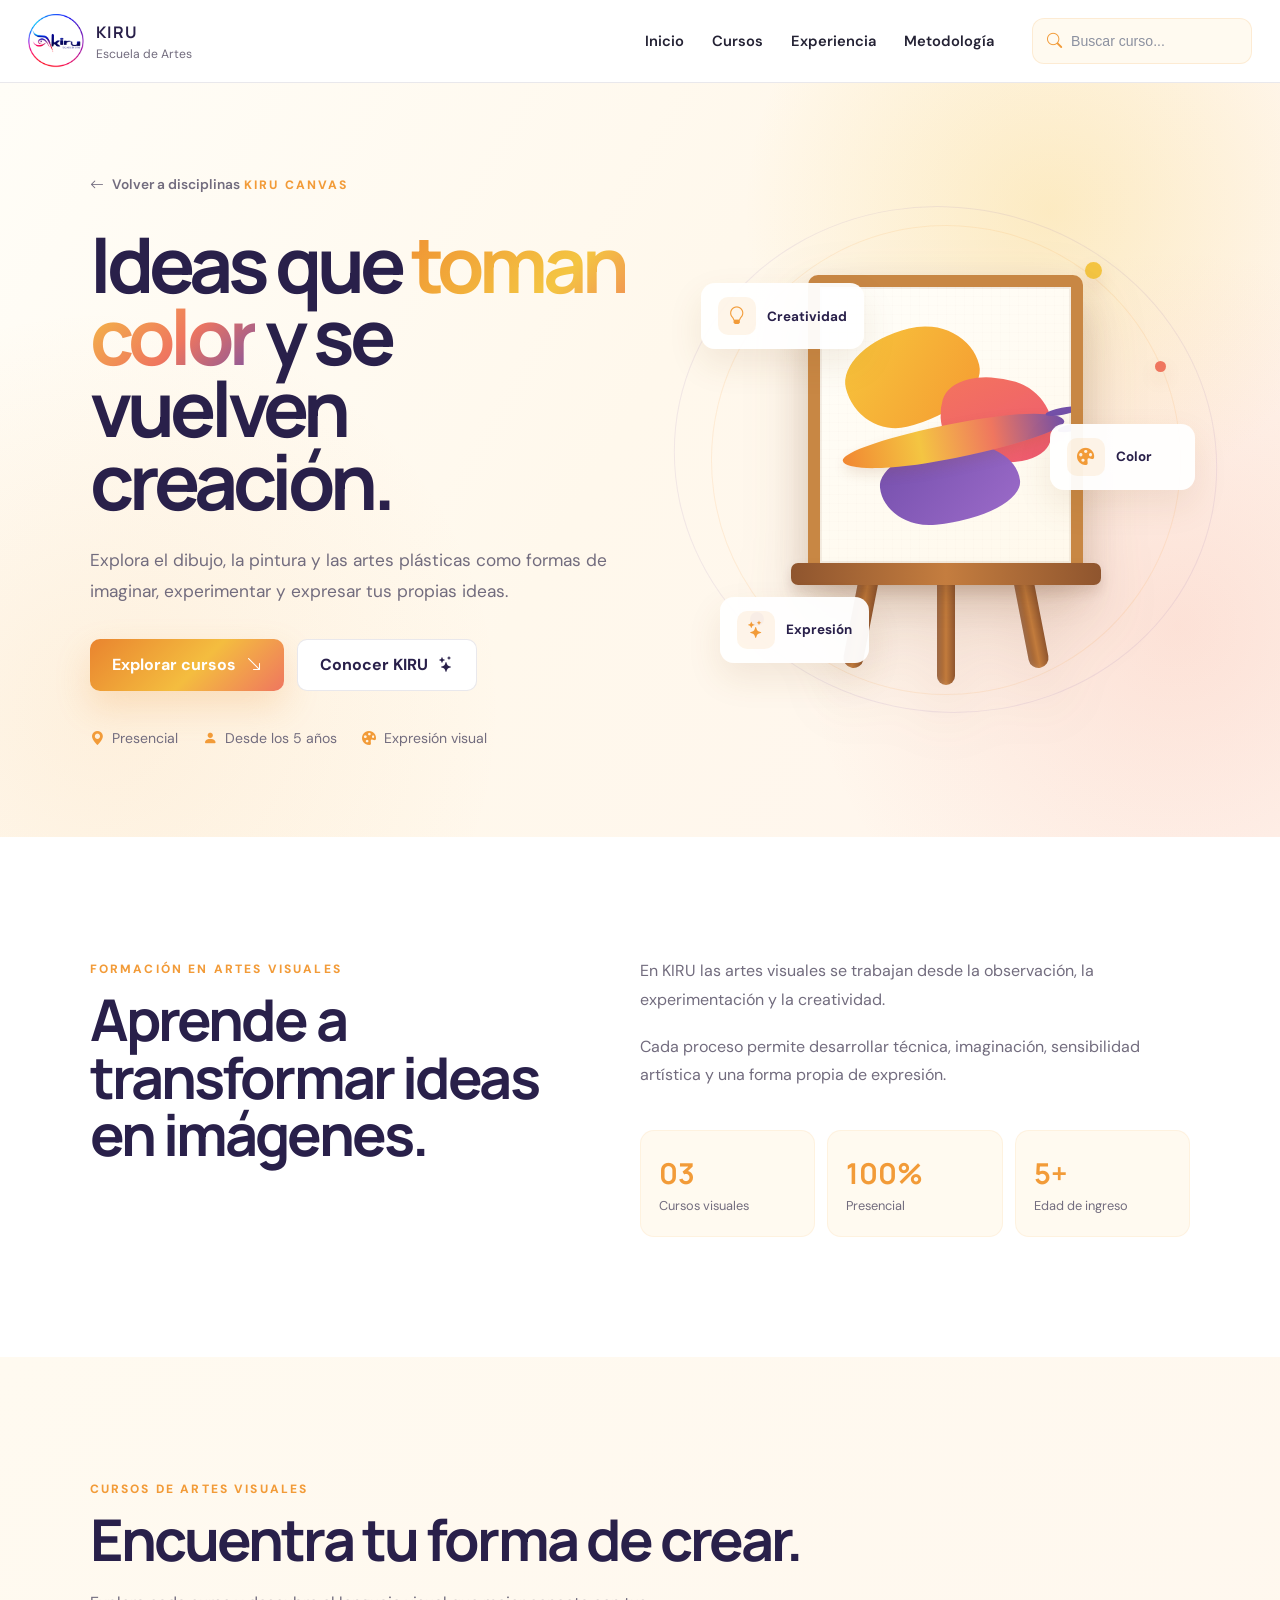
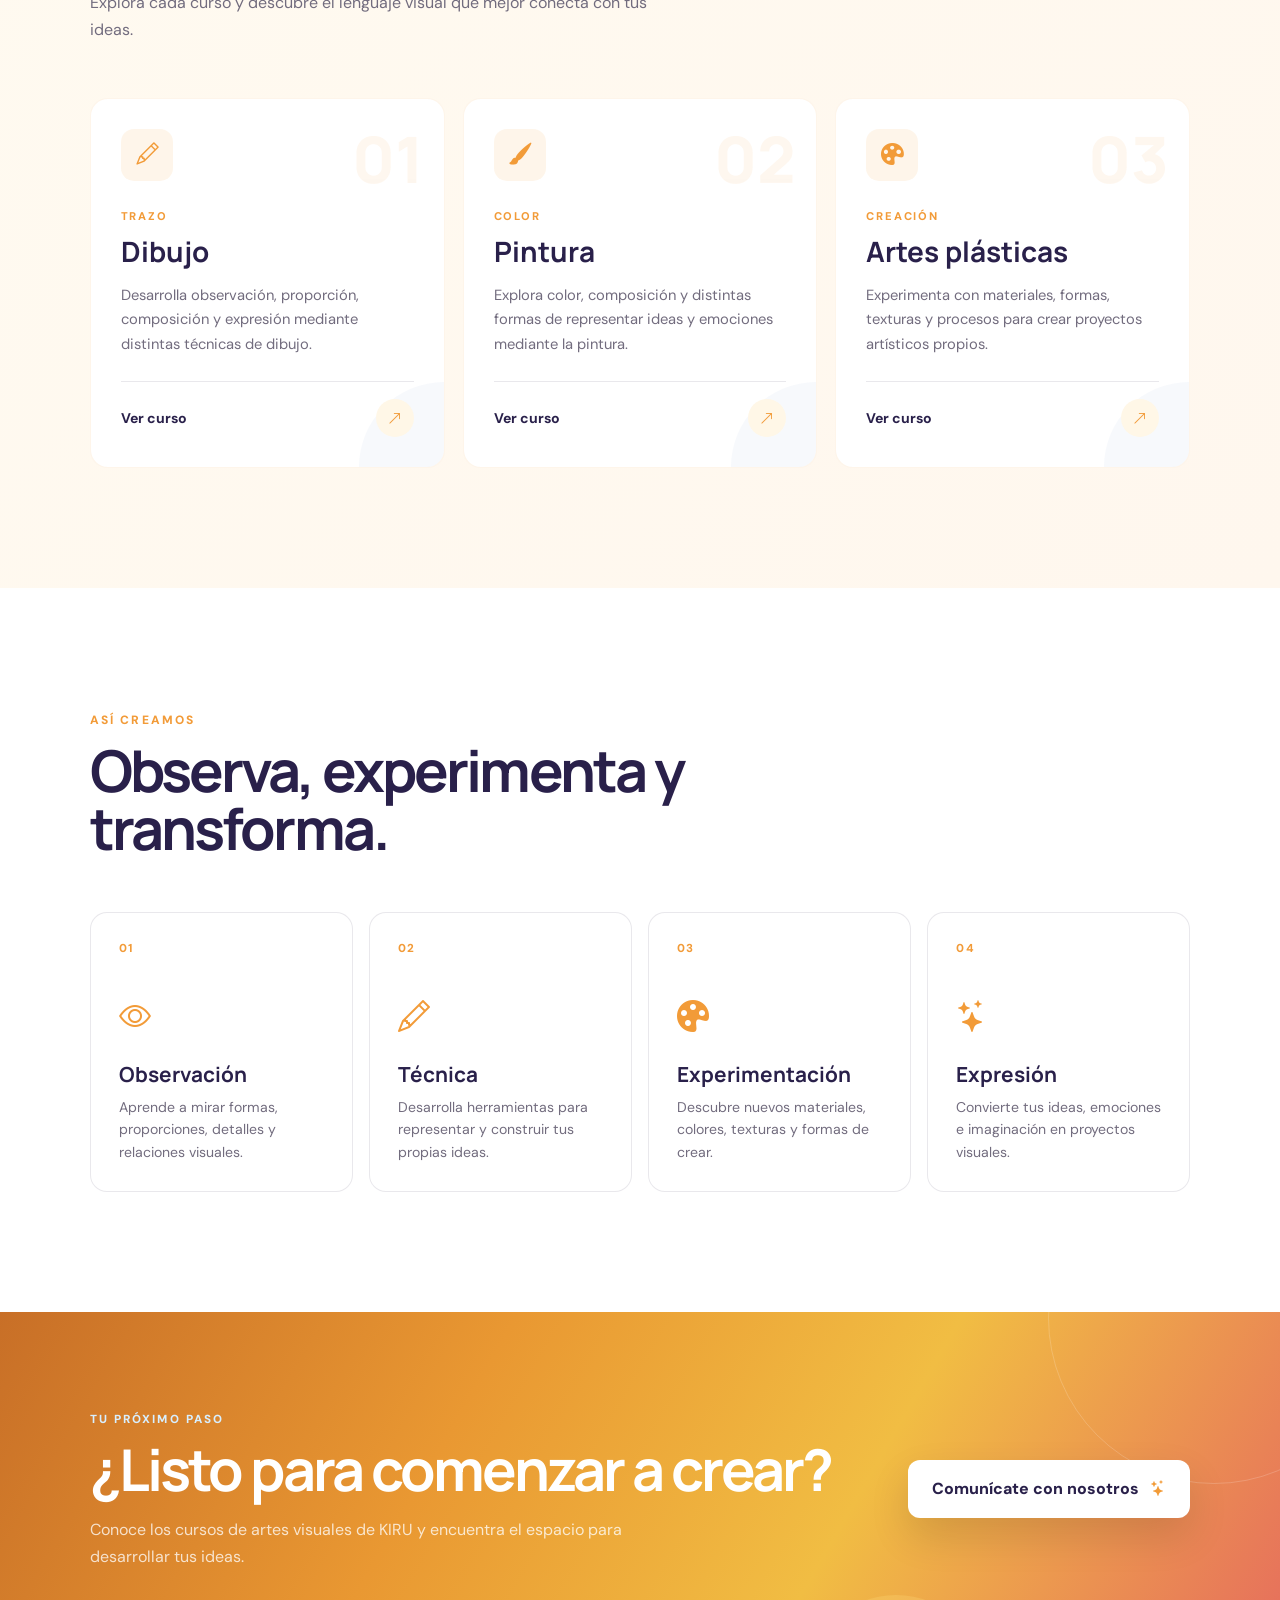
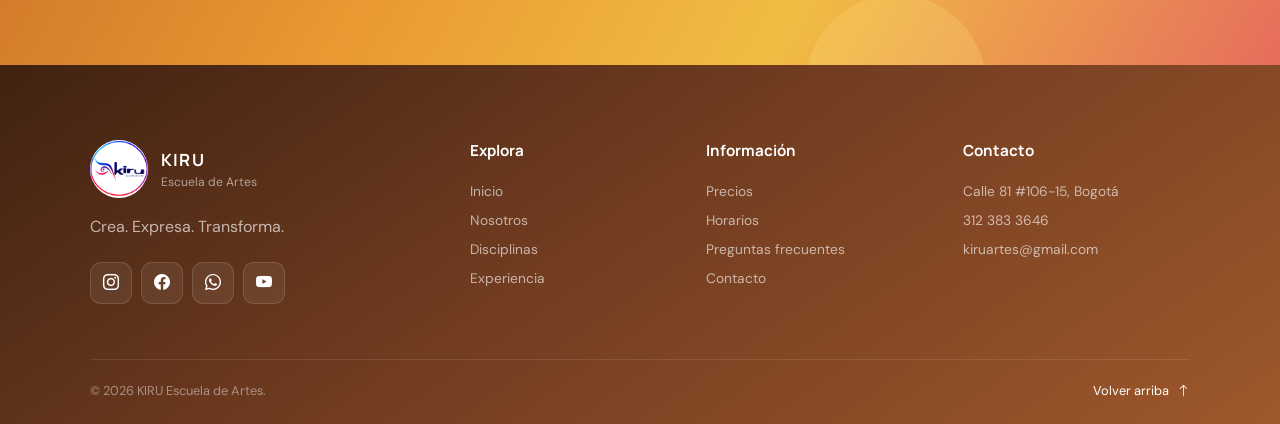
==== paginas/artes-plasticas.html @ b5591209 "Completa paginas de disciplinas de KIRU" ====
<!DOCTYPE html>
<html lang="es">

<head>
    <meta charset="UTF-8">

    <meta
        name="viewport"
        content="width=device-width, initial-scale=1.0"
    >

    <title>Artes visuales | KIRU Escuela de Artes</title>

    <meta
        name="description"
        content="Explora los cursos de artes visuales de KIRU Escuela de Artes: dibujo, pintura y artes plásticas."
    >

    <link rel="preconnect" href="https://fonts.googleapis.com">
    <link rel="preconnect" href="https://fonts.gstatic.com" crossorigin>

    <link
        href="https://fonts.googleapis.com/css2?family=DM+Sans:wght@400;500;600;700&family=Manrope:wght@400;500;600;700;800&display=swap"
        rel="stylesheet"
    >

    <link
        rel="stylesheet"
        href="https://cdn.jsdelivr.net/npm/bootstrap-icons@1.11.3/font/bootstrap-icons.min.css"
    >

    <link rel="stylesheet" href="disciplinas.css">
</head>

<body class="canvas-page">


<header class="discipline-header">

    <div class="discipline-nav">

        <a href="../index.html" class="discipline-logo">

            <img
                src="../img/logo.png"
                alt="KIRU Escuela de Artes"
            >

            <div>
                <strong>KIRU</strong>
                <span>Escuela de Artes</span>
            </div>

        </a>


        <nav class="discipline-menu">

            <a href="../index.html">
                Inicio
            </a>

            <a href="#cursos">
                Cursos
            </a>

            <a href="#experiencia">
                Experiencia
            </a>

            <a href="#metodologia">
                Metodología
            </a>

        </nav>


        <div class="discipline-search">

            <div class="discipline-search-box">

                <i class="bi bi-search"></i>

                <input
                    type="text"
                    id="canvasSearch"
                    placeholder="Buscar curso..."
                    autocomplete="off"
                >

            </div>

            <div
                class="discipline-search-results"
                id="canvasSearchResults"
            ></div>

        </div>

    </div>

</header>


<main>


<section class="discipline-hero canvas-theme">

    <div class="discipline-hero-content">

        <a
            href="../index.html#disciplinas"
            class="discipline-back"
        >
            <i class="bi bi-arrow-left"></i>
            Volver a disciplinas
        </a>


        <span class="discipline-eyebrow">
            KIRU CANVAS
        </span>


        <h1>
            Ideas que
            <span>toman color</span>
            y se vuelven creación.
        </h1>


        <p>
            Explora el dibujo, la pintura y las artes plásticas
            como formas de imaginar, experimentar y expresar
            tus propias ideas.
        </p>


        <div class="discipline-hero-actions">

            <a
                href="#cursos"
                class="discipline-btn primary"
            >
                Explorar cursos

                <i class="bi bi-arrow-down-right"></i>
            </a>


            <a
                href="../index.html#contacto"
                class="discipline-btn secondary"
            >
                Conocer KIRU

                <i class="bi bi-stars"></i>
            </a>

        </div>


        <div class="discipline-hero-details">

            <span>
                <i class="bi bi-geo-alt-fill"></i>
                Presencial
            </span>

            <span>
                <i class="bi bi-person-fill"></i>
                Desde los 5 años
            </span>

            <span>
                <i class="bi bi-palette-fill"></i>
                Expresión visual
            </span>

        </div>

    </div>


    <div class="discipline-hero-art canvas-hero-art">

        <div class="canvas-orbit canvas-orbit-one"></div>
        <div class="canvas-orbit canvas-orbit-two"></div>

        <span class="canvas-dot canvas-dot-one"></span>
        <span class="canvas-dot canvas-dot-two"></span>
        <span class="canvas-dot canvas-dot-three"></span>

        <div class="canvas-easel">

            <div class="canvas-board">

                <div class="canvas-paint paint-one"></div>
                <div class="canvas-paint paint-two"></div>
                <div class="canvas-paint paint-three"></div>

                <div class="canvas-brushstroke"></div>

            </div>

            <div class="easel-leg easel-leg-left"></div>
            <div class="easel-leg easel-leg-right"></div>
            <div class="easel-leg easel-leg-center"></div>

        </div>


        <div class="canvas-floating canvas-floating-one">
            <i class="bi bi-lightbulb"></i>
            <span>Creatividad</span>
        </div>

        <div class="canvas-floating canvas-floating-two">
            <i class="bi bi-palette-fill"></i>
            <span>Color</span>
        </div>

        <div class="canvas-floating canvas-floating-three">
            <i class="bi bi-stars"></i>
            <span>Expresión</span>
        </div>

    </div>

</section>


<section
    class="discipline-intro"
    id="experiencia"
>

    <div class="discipline-intro-title">

        <span>
            FORMACIÓN EN ARTES VISUALES
        </span>

        <h2>
            Aprende a transformar
            ideas en imágenes.
        </h2>

    </div>


    <div class="discipline-intro-content">

        <p>
            En KIRU las artes visuales se trabajan desde
            la observación, la experimentación y la creatividad.
        </p>

        <p>
            Cada proceso permite desarrollar técnica,
            imaginación, sensibilidad artística y una forma
            propia de expresión.
        </p>


        <div class="intro-stats">

            <div>
                <strong>03</strong>
                <span>Cursos visuales</span>
            </div>

            <div>
                <strong>100%</strong>
                <span>Presencial</span>
            </div>

            <div>
                <strong>5+</strong>
                <span>Edad de ingreso</span>
            </div>

        </div>

    </div>

</section>


<section
    class="courses-section"
    id="cursos"
>

    <div class="courses-heading">

        <span>
            CURSOS DE ARTES VISUALES
        </span>

        <h2>
            Encuentra tu forma de crear.
        </h2>

        <p>
            Explora cada curso y descubre el lenguaje visual
            que mejor conecta con tus ideas.
        </p>

    </div>


    <div class="courses-grid canvas-courses-grid">


        <article class="course-card">

            <div class="course-card-number">
                01
            </div>

            <div class="course-card-icon">
                <i class="bi bi-pencil"></i>
            </div>

            <span class="course-category">
                TRAZO
            </span>

            <h3>
                Dibujo
            </h3>

            <p>
                Desarrolla observación, proporción, composición
                y expresión mediante distintas técnicas de dibujo.
            </p>

            <div class="course-card-footer">

                <a
                    href="cursos/dibujo.html"
                    class="course-more"
                >
                    Ver curso
                    <i class="bi bi-arrow-up-right"></i>
                </a>

            </div>

        </article>


        <article class="course-card">

            <div class="course-card-number">
                02
            </div>

            <div class="course-card-icon">
                <i class="bi bi-brush-fill"></i>
            </div>

            <span class="course-category">
                COLOR
            </span>

            <h3>
                Pintura
            </h3>

            <p>
                Explora color, composición y distintas formas
                de representar ideas y emociones mediante la pintura.
            </p>

            <div class="course-card-footer">

                <a
                    href="cursos/pintura.html"
                    class="course-more"
                >
                    Ver curso
                    <i class="bi bi-arrow-up-right"></i>
                </a>

            </div>

        </article>


        <article class="course-card">

            <div class="course-card-number">
                03
            </div>

            <div class="course-card-icon">
                <i class="bi bi-palette-fill"></i>
            </div>

            <span class="course-category">
                CREACIÓN
            </span>

            <h3>
                Artes plásticas
            </h3>

            <p>
                Experimenta con materiales, formas, texturas
                y procesos para crear proyectos artísticos propios.
            </p>

            <div class="course-card-footer">

                <a
                    href="cursos/artes-plasticas.html"
                    class="course-more"
                >
                    Ver curso
                    <i class="bi bi-arrow-up-right"></i>
                </a>

            </div>

        </article>


    </div>

</section>


<section
    class="discipline-method canvas-method"
    id="metodologia"
>

    <div class="method-heading">

        <span>
            ASÍ CREAMOS
        </span>

        <h2>
            Observa, experimenta
            y transforma.
        </h2>

    </div>


    <div class="method-grid">

        <article>

            <span>01</span>

            <i class="bi bi-eye"></i>

            <h3>
                Observación
            </h3>

            <p>
                Aprende a mirar formas, proporciones,
                detalles y relaciones visuales.
            </p>

        </article>


        <article>

            <span>02</span>

            <i class="bi bi-pencil"></i>

            <h3>
                Técnica
            </h3>

            <p>
                Desarrolla herramientas para representar
                y construir tus propias ideas.
            </p>

        </article>


        <article>

            <span>03</span>

            <i class="bi bi-palette-fill"></i>

            <h3>
                Experimentación
            </h3>

            <p>
                Descubre nuevos materiales, colores,
                texturas y formas de crear.
            </p>

        </article>


        <article>

            <span>04</span>

            <i class="bi bi-stars"></i>

            <h3>
                Expresión
            </h3>

            <p>
                Convierte tus ideas, emociones
                e imaginación en proyectos visuales.
            </p>

        </article>

    </div>

</section>


<section class="discipline-cta canvas-cta">

    <div>

        <span>
            TU PRÓXIMO PASO
        </span>

        <h2>
            ¿Listo para comenzar
            a crear?
        </h2>

        <p>
            Conoce los cursos de artes visuales de KIRU
            y encuentra el espacio para desarrollar tus ideas.
        </p>

    </div>


    <a
        href="https://wa.me/573123833646?text=Hola%2C%20estoy%20interesado%2Fa%20en%20los%20cursos%20de%20Artes%20Visuales%20de%20KIRU.%20Quisiera%20recibir%20informaci%C3%B3n."
        target="_blank"
        rel="noopener"
        class="discipline-cta-button"
    >
        Comunícate con nosotros

        <i class="bi bi-stars"></i>
    </a>

</section>


</main>


<footer class="discipline-footer canvas-footer">

    <div class="discipline-footer-main">

        <div class="discipline-footer-brand">

            <a href="../index.html">

                <img
                    src="../img/logo.png"
                    alt="KIRU Escuela de Artes"
                >

                <div>
                    <strong>KIRU</strong>
                    <span>Escuela de Artes</span>
                </div>

            </a>

            <p>
                Crea. Expresa. Transforma.
            </p>

            <div class="discipline-footer-socials">

                <a
                    href="https://www.instagram.com/kiru.artes/"
                    target="_blank"
                    rel="noopener"
                    aria-label="Instagram"
                >
                    <i class="bi bi-instagram"></i>
                </a>

                <a
                    href="https://www.facebook.com/kirusartes/"
                    target="_blank"
                    rel="noopener"
                    aria-label="Facebook"
                >
                    <i class="bi bi-facebook"></i>
                </a>

                <a
                    href="https://wa.me/573123833646"
                    target="_blank"
                    rel="noopener"
                    aria-label="WhatsApp"
                >
                    <i class="bi bi-whatsapp"></i>
                </a>

                <a
                    href="https://www.youtube.com/@KiruEscueladeArtes"
                    target="_blank"
                    rel="noopener"
                    aria-label="YouTube"
                >
                    <i class="bi bi-youtube"></i>
                </a>

            </div>

        </div>


        <div class="discipline-footer-column">

            <h3>Explora</h3>

            <a href="../index.html">
                Inicio
            </a>

            <a href="../index.html#nosotros">
                Nosotros
            </a>

            <a href="../index.html#disciplinas">
                Disciplinas
            </a>

            <a href="../index.html#experiencia">
                Experiencia
            </a>

        </div>


        <div class="discipline-footer-column">

            <h3>Información</h3>

            <a href="../index.html#precios">
                Precios
            </a>

            <a href="../index.html#horarios">
                Horarios
            </a>

            <a href="../index.html#preguntas">
                Preguntas frecuentes
            </a>

            <a href="../index.html#contacto">
                Contacto
            </a>

        </div>


        <div class="discipline-footer-column">

            <h3>Contacto</h3>

            <a
                href="https://maps.google.com/?q=Calle+81+%23106-15+Bogotá"
                target="_blank"
                rel="noopener"
            >
                Calle 81 #106-15, Bogotá
            </a>

            <a href="tel:+573123833646">
                312 383 3646
            </a>

            <a href="mailto:kiruartes@gmail.com">
                kiruartes@gmail.com
            </a>

        </div>

    </div>


    <div class="discipline-footer-bottom">

        <span>
            © 2026 KIRU Escuela de Artes.
        </span>

        <a href="#">
            Volver arriba
            <i class="bi bi-arrow-up"></i>
        </a>

    </div>

</footer>


<script src="disciplinas.js"></script>

</body>
</html>
---- paginas/disciplinas.css ----
/* ==================================================
RESET
================================================== */

*{
    margin:0;
    padding:0;
    box-sizing:border-box;
}

html{
    scroll-behavior:smooth;
}

body{
    font-family:'DM Sans',sans-serif;

    color:#242234;
    background:#ffffff;

    overflow-x:hidden;
}

a{
    color:inherit;
    text-decoration:none;
}

img{
    display:block;
    max-width:100%;
}



/* ==================================================
VARIABLES
================================================== */

:root{

    --music-deep:#173f82;
    --music-blue:#2867b2;
    --music-sky:#58afe3;
    --music-cyan:#67d5d0;
    --music-aqua:#80e1d3;
    --music-indigo:#5752b8;
    --music-bluepurple:#4f63c9;

    --kiru-magenta:#c51e78;
    --kiru-purple:#71328e;
    --kiru-deep:#29204a;

    --kiru-blue:#285ca8;
    --kiru-sky:#61b6e8;

    --kiru-yellow:#f4c542;

    --surface:#f7f5fa;
    --surface-blue:#f3f8fd;

    --muted:#726c7e;

    --border:
        rgba(41,32,74,.10);

    --music-gradient:
    linear-gradient(
        135deg,
        #173f82 0%,
        #2867b2 32%,
        #4f8fd0 62%,
        #61b6e8 100%
    );

    --kiru-gradient:
        linear-gradient(
            135deg,
            #c51e78,
            #71328e 55%,
            #29204a
        );

}



/* ==================================================
HEADER
================================================== */

.discipline-header{
    position:sticky;

    top:0;

    z-index:1000;

    background:
        rgba(255,255,255,.92);

    backdrop-filter:
        blur(18px);

    border-bottom:
        1px solid var(--border);
}


.discipline-nav{
    width:100%;
    max-width:1280px;

    min-height:82px;

    margin:auto;
    padding:0 28px;

    display:flex;
    align-items:center;

    gap:28px;
}



.discipline-logo{
    display:flex;

    align-items:center;

    gap:12px;

    flex-shrink:0;
}


.discipline-logo img{
    width:56px;
    height:56px;

    object-fit:contain;
}


.discipline-logo div{
    display:flex;

    flex-direction:column;
}


.discipline-logo strong{
    font-family:
        'Manrope',
        sans-serif;

    letter-spacing:.08em;

    color:
        var(--kiru-deep);
}


.discipline-logo span{
    margin-top:3px;

    font-size:.76rem;

    color:
        var(--muted);
}



.discipline-menu{
    display:flex;
    align-items:center;

    gap:28px;

    margin-left:auto;
}


.discipline-menu a{
    position:relative;

    font-size:.92rem;

    font-weight:600;

    transition:.3s ease;
}


.discipline-menu a::after{
    content:"";

    position:absolute;

    left:0;
    bottom:-7px;

    width:0;

    height:2px;

    background:
        var(--kiru-blue);

    transition:.3s ease;
}


.discipline-menu a:hover{
    color:
        var(--kiru-blue);
}


.discipline-menu a:hover::after{
    width:100%;
}



.discipline-header-cta{
    display:flex;

    align-items:center;

    gap:9px;

    padding:
        13px 18px;

    border-radius:10px;

    color:white;

    font-weight:700;

    font-size:.9rem;

    background:
        var(--music-gradient);

    transition:.35s ease;

    box-shadow:
        0 10px 25px
        rgba(40,92,168,.18);
}


.discipline-header-cta:hover{
    transform:
        translateY(-3px);

    box-shadow:
        0 15px 30px
        rgba(40,92,168,.26);
}

/* ==================================================
BUSCADOR DE CURSOS
================================================== */

.discipline-search{
    position:relative;

    width:220px;

    margin-left:10px;
}


.discipline-search-box{
    height:46px;

    display:flex;
    align-items:center;

    gap:9px;

    padding:0 14px;

    border:
        1px solid rgba(40,103,178,.16);

    border-radius:12px;

    background:#f7fbff;

    transition:
        border-color .35s ease,
        box-shadow .35s ease,
        background .35s ease;
}


.discipline-search-box:focus-within{
    border-color:
        var(--music-blue);

    background:white;

    box-shadow:
        0 10px 28px
        rgba(40,103,178,.13);
}


.discipline-search-box i{
    color:
        var(--music-blue);

    font-size:.95rem;
}


.discipline-search-box input{
    width:100%;

    border:none;
    outline:none;

    background:transparent;

    color:
        var(--kiru-deep);

    font-size:.88rem;
}


.discipline-search-box input::placeholder{
    color:#8c91a0;
}


/* RESULTADOS */

.discipline-search-results{
    position:absolute;

    top:55px;
    right:0;

    width:260px;

    overflow:hidden;

    border-radius:13px;

    background:white;

    box-shadow:
        0 18px 45px
        rgba(23,63,130,.15);

    z-index:100;
}


.discipline-search-results:empty{
    display:none;
}


.music-search-result{
    display:flex;

    align-items:center;
    justify-content:space-between;

    padding:13px 15px;

    border-bottom:
        1px solid rgba(40,103,178,.08);

    transition:
        .3s ease;
}


.music-search-result:last-child{
    border-bottom:none;
}


.music-search-result:hover{
    color:white;

    padding-left:20px;

    background:
        linear-gradient(
            135deg,
            var(--music-deep),
            var(--music-blue),
            var(--music-sky)
        );
}


.music-search-result strong{
    font-size:.86rem;
}


.music-search-result span{
    display:block;

    margin-top:2px;

    font-size:.7rem;

    opacity:.68;
}

/* ==================================================
HERO
================================================== */

.discipline-hero{
    position:relative;

    min-height:680px;

    padding:
        90px 7%;

    display:grid;

    grid-template-columns:
        1.05fr .95fr;

    align-items:center;

    gap:70px;

    overflow:hidden;
}



.music-theme{
    background:

        radial-gradient(
            circle at 77% 16%,
            rgba(103,213,208,.20),
            transparent 24%
        ),

        radial-gradient(
            circle at 92% 70%,
            rgba(87,82,184,.12),
            transparent 28%
        ),

        radial-gradient(
            circle at 4% 82%,
            rgba(40,103,178,.13),
            transparent 30%
        ),

        linear-gradient(
            120deg,
            #f9fcff,
            #f2f8ff 48%,
            #eefaff
        );
}



.discipline-back{
    display:inline-flex;

    align-items:center;

    gap:8px;

    margin-bottom:35px;

    color:
        var(--muted);

    font-size:.86rem;

    font-weight:600;

    transition:.3s ease;
}


.discipline-back:hover{
    color:
        var(--kiru-blue);

    transform:
        translateX(-4px);
}



.discipline-eyebrow{
    display:inline-block;

    margin-bottom:17px;

    color:
        var(--kiru-blue);

    font-size:.76rem;

    font-weight:800;

    letter-spacing:.18em;
}



.discipline-hero h1{
    max-width:720px;

    font-family:
        'Manrope',
        sans-serif;

    font-size:
        clamp(
            3.7rem,
            6vw,
            6.6rem
        );

    line-height:.94;

    letter-spacing:
        -.065em;

    color:
        var(--kiru-deep);
}


.discipline-hero h1 span{
    color:transparent;

    background:
        var(--music-gradient);

    background-clip:text;

    -webkit-background-clip:text;
}



.discipline-hero-content > p{
    max-width:620px;

    margin-top:28px;

    font-size:1.08rem;

    line-height:1.8;

    color:
        var(--muted);
}



.discipline-hero-actions{
    display:flex;

    flex-wrap:wrap;

    gap:13px;

    margin-top:32px;
}



.discipline-btn{
    min-height:52px;

    padding:
        0 22px;

    display:inline-flex;

    align-items:center;

    justify-content:center;

    gap:10px;

    border-radius:10px;

    font-weight:700;

    transition:.35s ease;
}


.discipline-btn:hover{
    transform:
        translateY(-4px);
}



.discipline-btn.primary{
    color:white;

    background:
        var(--music-gradient);

    box-shadow:
        0 15px 35px
        rgba(40,92,168,.20);
}



.discipline-btn.secondary{
    color:
        var(--kiru-deep);

    border:
        1px solid var(--border);

    background:white;
}



.discipline-hero-details{
    margin-top:38px;

    display:flex;

    flex-wrap:wrap;

    gap:
        15px 25px;
}


.discipline-hero-details span{
    display:flex;

    align-items:center;

    gap:8px;

    color:
        var(--muted);

    font-size:.88rem;
}


.discipline-hero-details i{
    color:
        var(--kiru-blue);
}



/* ==================================================
HERO ARTE - MÚSICA / VINILO
================================================== */

.discipline-hero-art{
    position:relative;

    min-height:520px;

    display:flex;
    align-items:center;
    justify-content:center;
}


/* CONTENEDOR */

.music-hero-art{
    position:relative;

    min-height:520px;

    display:flex;
    align-items:center;
    justify-content:center;

    isolation:isolate;
}


/* VINILO */

.music-vinyl{
    position:relative;

    z-index:4;

    width:390px;
    height:390px;

    display:flex;
    align-items:center;
    justify-content:center;

    border-radius:50%;

    background:
        radial-gradient(
            circle at center,
            #58c7cf 0 10%,
            #397dbf 11% 18%,
            #183f7e 19% 25%,
            #102c5e 26% 100%
        );

    box-shadow:
        0 35px 70px rgba(23,63,130,.27);

    transition:
        transform 1.2s cubic-bezier(.22,1,.36,1);
}


.music-vinyl:hover{
    transform:
        rotate(12deg)
        scale(1.02);
}


/* SURCOS */

.vinyl-groove{
    position:absolute;

    border-radius:50%;

    border:
        1px solid rgba(117,224,221,.18);

    pointer-events:none;
}


.groove-one{
    width:330px;
    height:330px;
}


.groove-two{
    width:275px;
    height:275px;
}


.groove-three{
    width:215px;
    height:215px;
}


/* CENTRO */

.vinyl-center{
    position:relative;

    z-index:3;

    width:125px;
    height:125px;

    display:flex;
    flex-direction:column;

    align-items:center;
    justify-content:center;

    border-radius:50%;

    color:white;

    background:
        linear-gradient(
            145deg,
            #2867b2,
            #58afe3,
            #67d5d0
        );

    box-shadow:
        inset 0 0 30px rgba(255,255,255,.12);
}


.vinyl-center > i{
    font-size:2.4rem;
}


.vinyl-center span{
    margin-top:6px;

    display:flex;
    flex-direction:column;

    align-items:center;

    font-family:
        'Manrope',
        sans-serif;

    font-size:.8rem;
    font-weight:800;

    letter-spacing:.08em;
}


.vinyl-center strong{
    margin-top:2px;

    font-size:.52rem;

    letter-spacing:.2em;

    opacity:.72;
}


/* AGUJA */

.vinyl-arm{
    position:absolute;

    z-index:6;

    width:125px;
    height:22px;

    right:9%;
    top:25%;

    border-radius:30px;

    background:
        linear-gradient(
            90deg,
            #d6e9f6,
            #8fb7d3
        );

    transform:rotate(48deg);

    transform-origin:right center;

    box-shadow:
        0 7px 15px rgba(23,63,130,.12);
}


.vinyl-arm::before{
    content:"";

    position:absolute;

    right:-10px;
    top:-11px;

    width:42px;
    height:42px;

    border-radius:50%;

    background:#244f85;
}


.vinyl-arm span{
    position:absolute;

    left:-8px;
    top:4px;

    width:18px;
    height:15px;

    border-radius:4px;

    background:#67d5d0;
}


/* ONDAS EXTERIORES */

.music-wave{
    position:absolute;

    z-index:1;

    border-radius:50%;

    border:
        1px solid rgba(40,103,178,.14);
}


.music-wave-one{
    width:465px;
    height:465px;
}


.music-wave-two{
    width:535px;
    height:535px;

    border-color:
        rgba(103,213,208,.15);
}


.music-wave-three{
    width:605px;
    height:605px;

    border-color:
        rgba(87,82,184,.08);
}


/* TARJETAS FLOTANTES */

.music-floating{
    position:absolute;

    z-index:7;

    min-width:145px;

    padding:14px 17px;

    display:flex;
    align-items:center;

    gap:11px;

    border-radius:13px;

    background:
        rgba(255,255,255,.94);

    border:
        1px solid rgba(255,255,255,.7);

    box-shadow:
        0 15px 35px rgba(41,32,74,.10);

    color:
        var(--kiru-deep);

    font-size:.84rem;
    font-weight:700;

    transition:.35s ease;
}


.music-floating:hover{
    transform:translateY(-5px);
}


.music-floating i{
    width:38px;
    height:38px;

    display:flex;
    align-items:center;
    justify-content:center;

    border-radius:10px;

    color:
        var(--music-blue);

    background:
        rgba(40,103,178,.08);

    font-size:1.1rem;
}


.floating-one{
    left:3%;
    top:17%;
}


.floating-two{
    right:-2%;
    top:42%;
}


.floating-three{
    left:5%;
    bottom:14%;
}

/* ==================================================
INTRO
================================================== */

.discipline-intro{
    padding:
        120px 7%;

    display:grid;

    grid-template-columns:
        .9fr 1.1fr;

    gap:100px;

    background:white;
}



.discipline-intro-title > span,
.courses-heading > span,
.method-heading > span{
    display:inline-block;

    margin-bottom:14px;

    font-size:.75rem;

    font-weight:800;

    letter-spacing:.18em;

    color:
        var(--kiru-blue);
}


.discipline-intro-title h2,
.courses-heading h2,
.method-heading h2{
    font-family:
        'Manrope',
        sans-serif;

    font-size:
        clamp(
            2.5rem,
            4.5vw,
            4.7rem
        );

    line-height:1;

    letter-spacing:
        -.05em;

    color:
        var(--kiru-deep);
}



.discipline-intro-content > p{
    max-width:650px;

    margin-bottom:18px;

    color:
        var(--muted);

    font-size:1rem;

    line-height:1.8;
}



.intro-stats{
    margin-top:40px;

    display:grid;

    grid-template-columns:
        repeat(3,1fr);

    gap:12px;
}


.intro-stats div{
    padding:
        22px 18px;

    border-radius:14px;

    background:
        var(--surface-blue);

    border:
        1px solid
        rgba(40,92,168,.08);
}


.intro-stats strong{
    display:block;

    font-family:
        'Manrope',
        sans-serif;

    font-size:1.8rem;

    color:
        var(--kiru-blue);
}


.intro-stats span{
    display:block;

    margin-top:4px;

    color:
        var(--muted);

    font-size:.8rem;
}



/* ==================================================
CURSOS
================================================== */

.courses-section{
    padding:
        120px 7%;

    background:
        var(--surface-blue);
}



.courses-heading{
    max-width:720px;

    margin-bottom:55px;
}


.courses-heading p{
    max-width:580px;

    margin-top:20px;

    color:
        var(--muted);

    line-height:1.7;
}



.courses-grid{
    display:grid;

    grid-template-columns:
        repeat(3,1fr);

    gap:18px;
}



.course-card{
    position:relative;

    min-height:355px;

    padding:
        30px;

    display:flex;

    flex-direction:column;

    overflow:hidden;

    border-radius:18px;

    border:
        1px solid
        rgba(40,92,168,.09);

    background:white;

    transition:
        transform .65s
        cubic-bezier(.22,1,.36,1),

        box-shadow .65s
        cubic-bezier(.22,1,.36,1),

        background .65s ease;
}



.course-card:hover{
    transform:
        translateY(-8px);

    box-shadow:
        0 22px 50px
        rgba(40,92,168,.13);
}



.course-card::after{
    content:"";

    position:absolute;

    width:170px;
    height:170px;

    right:-85px;
    bottom:-85px;

    border-radius:50%;

    background:
        var(--kiru-blue);

    opacity:.035;
}



.course-card-number{
    position:absolute;

    top:16px;
    right:20px;

    font-family:
        'Manrope',
        sans-serif;

    font-size:4rem;

    font-weight:800;

    color:
        var(--kiru-blue);

    opacity:.08;
}



.course-card-icon{
    width:52px;
    height:52px;

    display:flex;

    align-items:center;

    justify-content:center;

    margin-bottom:28px;

    border-radius:13px;

    color:
        var(--kiru-blue);

    background:
        rgba(40,92,168,.09);

    font-size:1.4rem;
}



.course-category{
    font-size:.7rem;

    font-weight:800;

    letter-spacing:.16em;

    color:
        var(--kiru-blue);
}



.course-card h3{
    margin-top:9px;

    font-family:
        'Manrope',
        sans-serif;

    font-size:1.75rem;

    color:
        var(--kiru-deep);
}



.course-card p{
    margin-top:13px;

    max-width:340px;

    color:
        var(--muted);

    font-size:.92rem;

    line-height:1.65;
}



.course-card-footer{
    position:relative;

    z-index:2;

    margin-top:auto;

    padding-top:25px;
}



.course-more{
    display:flex;

    align-items:center;

    justify-content:
        space-between;

    padding-top:17px;

    border-top:
        1px solid var(--border);

    font-size:.88rem;

    font-weight:700;

    color:
        var(--kiru-deep);

    transition:.3s ease;
}



.course-more i{
    width:38px;
    height:38px;

    display:flex;

    align-items:center;

    justify-content:center;

    border-radius:50%;

    background:
        var(--surface-blue);

    color:
        var(--kiru-blue);

    transition:.35s ease;
}



.course-card:hover
.course-more i{
    transform:
        translate(
            4px,
            -4px
        );

    color:white;

    background:
        var(--kiru-blue);
}

/* ==================================================
COLORES HOVER DE LOS CURSOS
================================================== */

.course-card:nth-child(1):hover{
    background: linear-gradient(
        145deg,
        #173f82,
        #347cbf
    );
}

.course-card:nth-child(2):hover{
    background: linear-gradient(
        145deg,
        #2867b2,
        #58afe3
    );
}

.course-card:nth-child(3):hover{
    background: linear-gradient(
        145deg,
        #3659aa,
        #687bd6
    );
}

.course-card:nth-child(4):hover{
    background: linear-gradient(
        145deg,
        #286b9e,
        #61c5cc
    );
}

.course-card:nth-child(5):hover{
    background: linear-gradient(
        145deg,
        #4c55a8,
        #477fc7
    );
}

.course-card:nth-child(6):hover{
    background: linear-gradient(
        145deg,
        #3082b5,
        #67d5d0
    );
}


/* CONTENIDO BLANCO AL HACER HOVER */

.course-card:hover .course-card-number{
    color:white;
}

.course-card:hover .course-card-icon{
    color:white;
    background:rgba(255,255,255,.16);
}

.course-card:hover .course-category{
    color:rgba(255,255,255,.72);
}

.course-card:hover h3{
    color:white;
}

.course-card:hover p{
    color:rgba(255,255,255,.82);
}

.course-card:hover .course-more{
    color:white;
    border-color:rgba(255,255,255,.20);
}

.course-card:hover .course-more i{
    color:var(--music-deep);
    background:white;
}

/* ==================================================
METODOLOGÍA
================================================== */

.discipline-method{
    padding:
        120px 7%;

    background:white;
}



.method-heading{
    max-width:720px;

    margin-bottom:55px;
}



.method-grid{
    display:grid;

    grid-template-columns:
        repeat(4,1fr);

    gap:16px;
}



.method-grid article{
    position:relative;

    min-height:280px;

    padding:28px;

    display:flex;

    flex-direction:column;

    border-radius:17px;

    border:
        1px solid
        var(--border);

    background:white;

    transition:
        transform .5s
        cubic-bezier(.22,1,.36,1),

        box-shadow .5s
        cubic-bezier(.22,1,.36,1);
}


.method-grid article:hover{
    transform:
        translateY(-7px);

    box-shadow:
        0 20px 45px
        rgba(41,32,74,.09);
}


.method-grid article > span{
    color:
        var(--kiru-blue);

    font-size:.72rem;

    font-weight:800;

    letter-spacing:.12em;
}


.method-grid article > i{
    margin-top:40px;

    font-size:2rem;

    color:
        var(--kiru-blue);
}


.method-grid h3{
    margin-top:auto;

    font-family:
        'Manrope',
        sans-serif;

    font-size:1.3rem;

    color:
        var(--kiru-deep);
}


.method-grid p{
    margin-top:8px;

    color:
        var(--muted);

    font-size:.88rem;

    line-height:1.6;
}



/* ==================================================
CTA
================================================== */

.discipline-cta{
    position:relative;

    padding:95px 7%;

    display:flex;

    align-items:center;
    justify-content:space-between;

    gap:60px;

    overflow:hidden;

    color:white;

    background:
        linear-gradient(
            120deg,
            #173f82 0%,
            #2867b2 40%,
            #4b98cf 70%,
            #62c8d2 100%
        );
}

.discipline-cta::before{
    content:"";

    position:absolute;

    width:330px;
    height:330px;

    right:-100px;
    top:-160px;

    border-radius:50%;

    border:
        1px solid
        rgba(255,255,255,.18);
}


.discipline-cta::after{
    content:"";

    position:absolute;

    width:180px;
    height:180px;

    right:23%;
    bottom:-110px;

    border-radius:50%;

    background:
        rgba(103,213,208,.18);
}

.discipline-cta > div,
.discipline-cta-button{
    position:relative;
    z-index:2;
}


.discipline-cta span{
    display:inline-block;

    margin-bottom:14px;

    color:
        #d8efff;

    font-size:.73rem;

    font-weight:800;

    letter-spacing:.18em;
}


.discipline-cta h2{
    font-family:
        'Manrope',
        sans-serif;

    font-size:
        clamp(
            2.5rem,
            4.5vw,
            4.5rem
        );

    line-height:.98;

    letter-spacing:
        -.05em;
}


.discipline-cta p{
    max-width:560px;

    margin-top:18px;

    color:
        rgba(255,255,255,.76);

    line-height:1.7;
}



.discipline-cta-button{
    min-width:210px;

    min-height:58px;

    padding:
        0 24px;

    display:flex;

    align-items:center;

    justify-content:center;

    gap:11px;

    flex-shrink:0;

    border-radius:12px;

    color:
        var(--kiru-deep);

    background:white;

    font-weight:800;

    transition:.4s ease;

    box-shadow:
        0 18px 40px
        rgba(0,0,0,.12);
}


.discipline-cta-button:hover{
    transform:
        translateY(-5px)
        scale(1.025);

    box-shadow:
        0 22px 45px
        rgba(23,63,130,.22);
}


.discipline-cta-button i{
    color:
        var(--music-blue);

    transition:.4s ease;
}


.discipline-cta-button:hover i{
    transform:
        rotate(12deg)
        scale(1.15);
}


/* ==================================================
FOOTER
================================================== */

.discipline-footer{
    padding:
        75px 7%
        25px;

    color:white;

    background:
        linear-gradient(
            145deg,
            #101d3f 0%,
            #172c59 48%,
            #1c396d 100%
        );
}


.discipline-footer-main{
    max-width:1280px;

    margin:auto;

    display:grid;

    grid-template-columns:
        1.5fr .8fr .9fr 1.1fr;

    gap:70px;
}


.discipline-footer-brand > a{
    display:flex;

    align-items:center;

    gap:13px;
}


.discipline-footer-brand img{
    width:58px;
    height:58px;

    object-fit:contain;

    border-radius:50%;

    background:white;
}


.discipline-footer-brand > a > div{
    display:flex;
    flex-direction:column;
}


.discipline-footer-brand strong{
    font-family:
        'Manrope',
        sans-serif;

    font-size:1.05rem;

    letter-spacing:.08em;
}


.discipline-footer-brand span{
    margin-top:3px;

    color:
        rgba(255,255,255,.55);

    font-size:.76rem;
}


.discipline-footer-brand p{
    margin-top:18px;

    color:
        rgba(255,255,255,.65);
}


/* COLUMNAS */

.discipline-footer-column{
    display:flex;

    flex-direction:column;

    align-items:flex-start;

    gap:11px;
}


.discipline-footer-column h3{
    margin-bottom:10px;

    font-family:
        'Manrope',
        sans-serif;

    font-size:.95rem;

    color:white;
}


.discipline-footer-column a{
    color:
        rgba(255,255,255,.62);

    font-size:.86rem;

    transition:.3s ease;
}


.discipline-footer-column a:hover{
    color:
        #77d8da;

    transform:
        translateX(4px);
}


/* REDES */

.discipline-footer-socials{
    margin-top:25px;

    display:flex;
    flex-direction:row;

    align-items:center;

    gap:9px;
}

.discipline-footer-socials a{
    flex-shrink:0;
    width:42px;
    height:42px;

    display:flex;

    align-items:center;
    justify-content:center;

    border-radius:11px;

    border:
        1px solid
        rgba(255,255,255,.12);

    background:
        rgba(255,255,255,.07);

    transition:.35s ease;
}


.discipline-footer-socials a:hover{
    transform:
        translateY(-4px);

    background:
        linear-gradient(
            135deg,
            #2867b2,
            #67d5d0
        );
}


/* PARTE INFERIOR */

.discipline-footer-bottom{
    max-width:1280px;

    margin:
        55px auto 0;

    padding-top:22px;

    display:flex;

    align-items:center;

    justify-content:
        space-between;

    border-top:
        1px solid
        rgba(255,255,255,.10);

    color:
        rgba(255,255,255,.45);

    font-size:.8rem;
}


.discipline-footer-bottom a{
    display:flex;

    align-items:center;

    gap:8px;

    color:white;

    transition:.3s ease;
}


.discipline-footer-bottom a:hover{
    color:
        #67d5d0;
}


/* ==================================================
RESPONSIVE
================================================== */

@media(max-width:1100px){

    .discipline-menu{
        display:none;
    }


    .courses-grid{
        grid-template-columns:
            repeat(2,1fr);
    }


    .method-grid{
        grid-template-columns:
            repeat(2,1fr);
    }


    .discipline-footer-main{
        grid-template-columns:
            1fr 1fr;
    }


    .discipline-footer-socials{
        grid-column:
            1 / -1;
    }

}



@media(max-width:900px){

    .discipline-hero{
        grid-template-columns:
            1fr;

        gap:30px;
    }


    .discipline-hero-art{
        min-height:470px;
    }


    .discipline-intro{
        grid-template-columns:
            1fr;

        gap:45px;
    }


    .discipline-cta{
        flex-direction:column;

        align-items:flex-start;
    }

}



@media(max-width:650px){

    .discipline-header-cta{
        display:none;
    }


    .discipline-nav{
        min-height:74px;

        padding:
            0 18px;
    }


    .discipline-hero{
        padding:
            70px 20px;
    }


    .discipline-hero h1{
        font-size:
            clamp(
                3rem,
                16vw,
                4.5rem
            );
    }


    .discipline-hero-art{
        min-height:390px;
    }


    .music-main-visual{
        width:290px;
        height:290px;
    }


    .orbit-one{
        width:340px;
        height:340px;
    }


    .orbit-two{
        width:380px;
        height:380px;
    }


    .music-floating{
        min-width:auto;

        padding:
            10px 12px;

        font-size:.72rem;
    }


    .floating-one{
        left:0;
    }


    .floating-two{
        right:0;
    }


    .discipline-intro,
    .courses-section,
    .discipline-method{
        padding:
            85px 20px;
    }


    .intro-stats{
        grid-template-columns:
            1fr;
    }


    .courses-grid{
        grid-template-columns:
            1fr;
    }


    .method-grid{
        grid-template-columns:
            1fr;
    }


    .discipline-cta{
        padding:
            70px 20px;
    }


    .discipline-cta-button{
        width:100%;
    }


    .discipline-footer{
        padding:
            55px 20px
            22px;
    }


    .discipline-footer-main{
        grid-template-columns:
            1fr;

        gap:35px;
    }


    .discipline-footer-links{
        grid-template-columns:
            1fr 1fr;
    }


    .discipline-footer-socials{
        grid-column:auto;
    }


    .discipline-footer-bottom{
        flex-direction:column;

        align-items:flex-start;
    }

}

/* ==================================================
DANZA / KIRU MOVEMENT
================================================== */

.dance-page{

    --dance-deep:#63215f;
    --dance-purple:#7b2f8e;
    --dance-magenta:#c51e78;
    --dance-pink:#ef6fa8;
    --dance-rose:#e85c91;
    --dance-bluepurple:#6552b8;
    --dance-sky:#8890e5;

}


/* HEADER */

.dance-page .discipline-menu a:hover{
    color:var(--dance-magenta);
}

.dance-page .discipline-menu a::after{
    background:
        linear-gradient(
            90deg,
            var(--dance-magenta),
            var(--dance-purple)
        );
}

.dance-page .discipline-search-box{
    border-color:
        rgba(197,30,120,.14);

    background:#fff8fc;
}

.dance-page .discipline-search-box:focus-within{
    border-color:
        var(--dance-magenta);

    box-shadow:
        0 10px 28px
        rgba(197,30,120,.12);
}

.dance-page .discipline-search-box i{
    color:var(--dance-magenta);
}



/* HERO */

.dance-theme{
    background:

        radial-gradient(
            circle at 81% 16%,
            rgba(239,111,168,.22),
            transparent 25%
        ),

        radial-gradient(
            circle at 92% 72%,
            rgba(101,82,184,.16),
            transparent 28%
        ),

        radial-gradient(
            circle at 6% 84%,
            rgba(197,30,120,.10),
            transparent 30%
        ),

        linear-gradient(
            120deg,
            #fffafd,
            #fff5fb 46%,
            #f7f3ff
        );
}


.dance-page .discipline-eyebrow,
.dance-page .discipline-back:hover,
.dance-page .discipline-hero-details i{
    color:
        var(--dance-magenta);
}


.dance-page .discipline-hero h1 span{
    background:
        linear-gradient(
            135deg,
            #c51e78,
            #8d3d9f 55%,
            #6552b8
        );

    background-clip:text;
    -webkit-background-clip:text;
}


.dance-page .discipline-btn.primary{
    background:
        linear-gradient(
            135deg,
            #c51e78,
            #8d3d9f 55%,
            #6552b8
        );

    box-shadow:
        0 15px 35px
        rgba(197,30,120,.20);
}



/* ==================================================
ARTE HERO DANZA - MOVIMIENTO
================================================== */

.dance-hero-art{
    position:relative;

    min-height:520px;

    display:flex;
    align-items:center;
    justify-content:center;

    isolation:isolate;
}

/* ==================================================
HERO DANZA - BOLA DISCO
================================================== */

.dance-disco{
    position:relative;

    z-index:5;

    width:420px;
    height:470px;

    display:flex;
    align-items:center;
    justify-content:center;
}


/* ==================================================
BOLA
================================================== */

.disco-ball{
    position:relative;

    z-index:5;

    width:310px;
    height:310px;

    min-width: 310px;
    min-height: 310px;

    aspect-ratio: 1 / 1;

    flex-shrink: 0;

    overflow:hidden;
    border-radius:50%;

    background:
        radial-gradient(
            circle at 32% 25%,
            #ffd8f1 0%,
            #f19ac9 12%,
            #dd5caf 28%,
            #aa4bbb 50%,
            #7148b8 72%,
            #3f2b78 100%
        );

    box-shadow:
        inset 30px 25px 45px rgba(255,255,255,.16),
        inset -38px -30px 60px rgba(43,21,91,.34),
        0 30px 65px rgba(103,50,145,.28);

    transition:
        transform .9s cubic-bezier(.22,1,.36,1);
}


/* MOVIMIENTO */

.dance-disco:hover .disco-ball{
    transform:rotate(7deg);
}


/* ==================================================
CUADRÍCULA DE ESPEJOS
================================================== */

/* ==================================================
MOSAICOS DE LA BOLA DISCO
================================================== */

.disco-tiles{
    position:absolute;

    inset:0px;

    display:grid;

    grid-template-columns:
        repeat(12,1fr);

    grid-template-rows:
        repeat(12,1fr);

    overflow:hidden;

    border-radius:50%;

    transform:
        rotate(-7deg)
        scale(1.04);

    transition:
        transform 1s
        cubic-bezier(.22,1,.36,1);

    mask-image:
        radial-gradient(
            circle,
            black 0 67%,
            rgba(0,0,0,.88) 78%,
            transparent 100%
        );

    -webkit-mask-image:
        radial-gradient(
            circle,
            black 0 67%,
            rgba(0,0,0,.88) 78%,
            transparent 100%
        );
}


/* CUADRO BASE */

.disco-tiles span{
    position:relative;

    min-width:0;
    min-height:0;

    border:
        1px solid
        rgba(255,255,255,.34);

    background:
        linear-gradient(
            145deg,
            #9e4fbe,
            #7849b6
        );

    box-shadow:
        inset 2px 2px 3px
        rgba(255,255,255,.13);

    transition:
        filter .35s ease;
}


/* ==================================================
VARIACIONES DE COLOR
================================================== */

.disco-tiles span:nth-child(2n){
    background:
        linear-gradient(
            145deg,
            #c447a7,
            #8e45b7
        );
}


.disco-tiles span:nth-child(3n){
    background:
        linear-gradient(
            145deg,
            #ec65b2,
            #b5409e
        );
}


.disco-tiles span:nth-child(5n){
    background:
        linear-gradient(
            145deg,
            #6256ca,
            #7341ae
        );
}


.disco-tiles span:nth-child(7n){
    background:
        linear-gradient(
            145deg,
            #68c8df,
            #5488d3
        );
}


.disco-tiles span:nth-child(11n){
    background:
        linear-gradient(
            145deg,
            #ef9acb,
            #d05ab5
        );
}


.disco-tiles span:nth-child(13n){
    background:
        linear-gradient(
            145deg,
            #f6d7ee,
            #df93cd
        );
}


.disco-tiles span:nth-child(17n){
    background:
        linear-gradient(
            145deg,
            #493384,
            #7049bd
        );
}


/* ESPEJOS MUY BRILLANTES */

.disco-tiles span:nth-child(19n),
.disco-tiles span:nth-child(29n),
.disco-tiles span:nth-child(37n){
    z-index:2;

    background:
        linear-gradient(
            145deg,
            #ffffff,
            #f9dff3
        );

    box-shadow:
        0 0 14px
        rgba(255,255,255,.95);

    filter:
        brightness(1.2);
}


/* CIAN DESTACADO */

.disco-tiles span:nth-child(23n),
.disco-tiles span:nth-child(31n){
    background:
        linear-gradient(
            145deg,
            #7ce7df,
            #59a9db
        );
}


/* ==================================================
VOLUMEN ESFÉRICO
================================================== */

.disco-glow{
    position:absolute;

    z-index:4;

    inset:0;

    border-radius:50%;

    pointer-events:none;

    background:

        radial-gradient(
            circle at 31% 28%,
            rgba(255,255,255,.52),
            transparent 22%
        ),

        radial-gradient(
            circle at 70% 68%,
            rgba(38,22,89,.30),
            transparent 42%
        ),

        radial-gradient(
            circle,
            transparent 46%,
            rgba(42,23,90,.28) 100%
        );

    mix-blend-mode:screen;
}


/* ==================================================
DESTELLOS GRANDES
================================================== */

.disco-flare{
    position:absolute;

    z-index:6;

    pointer-events:none;
}


.disco-flare::before,
.disco-flare::after{
    content:"";

    position:absolute;

    left:50%;
    top:50%;

    transform:
        translate(-50%,-50%);

    background:white;

    border-radius:100px;

    box-shadow:
        0 0 16px
        rgba(255,255,255,.95);
}


.disco-flare::before{
    width:4px;
    height:38px;
}


.disco-flare::after{
    width:38px;
    height:4px;
}


.disco-flare-one{
    top:78px;
    left:96px;
}


.disco-flare-two{
    top:145px;
    right:63px;

    transform:scale(.65);
}


.disco-flare-three{
    bottom:78px;
    left:135px;

    transform:scale(.45);
}


/* ==================================================
GIRO
================================================== */

.dance-disco:hover
.disco-tiles{
    transform: rotate(-7deg)
}


/* PEQUEÑO MOVIMIENTO DEL CONJUNTO */

.dance-disco:hover
.disco-flare-one{
    transform:
        rotate(10deg)
        scale(1.08);
}

/* ==================================================
CABLE
================================================== */

.disco-cable{
    position:absolute;

    z-index:3;

    top:-55px;

    width:4px;
    height:128px;

    border-radius:3px;

    background:
        linear-gradient(
            #42245f,
            #8a4da0
        );
}


.disco-cable::after{
    content:"";

    position:absolute;

    left:50%;
    bottom:-8px;

    width:40px;
    height:16px;

    transform:
        translateX(-50%);

    border-radius:
        9px 9px 4px 4px;

    background:
        linear-gradient(
            90deg,
            #62317f,
            #b25bb3,
            #62317f
        );

    box-shadow:
        0 5px 10px rgba(71,31,95,.18);
}


/* ==================================================
SOMBRA
================================================== */

.disco-shadow{
    position:absolute;

    z-index:1;

    bottom:30px;

    width:245px;
    height:38px;

    border-radius:50%;

    background:
        rgba(119,56,150,.14);

    filter:blur(14px);
}

/* TARJETAS FLOTANTES */

.dance-floating{
    position:absolute;

    z-index:7;

    min-width:140px;

    padding:14px 17px;

    display:flex;
    align-items:center;

    gap:11px;

    border-radius:14px;

    background:
        rgba(255,255,255,.95);

    box-shadow:
        0 15px 35px rgba(99,33,95,.10);

    color:
        var(--kiru-deep);

    font-size:.84rem;

    font-weight:700;

    transition:
        transform .35s ease;
}


.dance-floating:hover{
    transform:
        translateY(-5px)
        rotate(-2deg);
}


.dance-floating i{
    width:38px;
    height:38px;

    display:flex;
    align-items:center;
    justify-content:center;

    border-radius:10px;

    color:
        var(--dance-magenta);

    background:
        rgba(197,30,120,.09);

    font-size:1.1rem;
}


.dance-floating-one{
    left:2%;
    top:16%;
}


.dance-floating-two{
    right:-1%;
    top:44%;
}


.dance-floating-three{
    left:5%;
    bottom:13%;
}

/* INTRO */

.dance-page
.discipline-intro-title > span,
.dance-page
.courses-heading > span,
.dance-page
.method-heading > span{
    color:
        var(--dance-magenta);
}


.dance-page .intro-stats div{
    background:
        #fff7fb;

    border-color:
        rgba(197,30,120,.08);
}


.dance-page .intro-stats strong{
    color:
        var(--dance-magenta);
}



/* CURSOS */

.dance-page .courses-section{
    background:
        linear-gradient(
            135deg,
            #fff8fc,
            #f8f5ff
        );
}


.dance-page .course-card{
    border-color:
        rgba(197,30,120,.08);
}


.dance-page .course-card-number,
.dance-page .course-category{
    color:
        var(--dance-magenta);
}


.dance-page .course-card-icon{
    color:
        var(--dance-magenta);

    background:
        rgba(197,30,120,.08);
}


.dance-page .course-more i{
    color:
        var(--dance-magenta);

    background:#fff4fa;
}



/* HOVERS DE CURSOS */

.dance-page
.course-card:nth-child(1):hover{
    background:
        linear-gradient(
            145deg,
            #9d307d,
            #d85f9e
        );
}


.dance-page
.course-card:nth-child(2):hover{
    background:
        linear-gradient(
            145deg,
            #c51e78,
            #8c3c9b
        );
}


.dance-page
.course-card:nth-child(3):hover{
    background:
        linear-gradient(
            145deg,
            #8452ae,
            #b96fae
        );
}


.dance-page
.course-card:nth-child(4):hover{
    background:
        linear-gradient(
            145deg,
            #d34c87,
            #e77c8f
        );
}


.dance-page
.course-card:nth-child(5):hover{
    background:
        linear-gradient(
            145deg,
            #6f4bb6,
            #cb4c9b
        );
}



/* METODOLOGÍA */

.dance-page
.method-grid article > span,
.dance-page
.method-grid article > i{
    color:
        var(--dance-magenta);
}



/* CTA */

.dance-cta{
    background:
        linear-gradient(
            120deg,
            #7c2878 0%,
            #b72f82 38%,
            #d75896 68%,
            #7860bf 100%
        );
}


.dance-cta::before{
    border-color:
        rgba(255,255,255,.18);
}


.dance-cta::after{
    background:
        rgba(239,111,168,.20);
}


.dance-page
.discipline-cta-button i{
    color:
        var(--dance-magenta);
}



/* FOOTER */

.dance-footer{
    background:
        linear-gradient(
            145deg,
            #24122c 0%,
            #40204e 47%,
            #632759 100%
        );
}


.dance-footer
.discipline-footer-column a:hover{
    color:
        #f190bd;
}


.dance-footer
.discipline-footer-socials a:hover{
    background:
        linear-gradient(
            135deg,
            #c51e78,
            #7458ba
        );
}


.dance-footer
.discipline-footer-bottom a:hover{
    color:#f190bd;
}



/* RESPONSIVE HERO DANZA */

@media(max-width:650px){

    .dance-main-visual{
        width:290px;
        height:290px;
    }


    .dance-orbit-one{
        width:340px;
        height:310px;
    }


    .dance-orbit-two{
        width:385px;
        height:355px;
    }

}

/* ==================================================
TEATRO / KIRU STAGE
================================================== */

.theater-page{

    --theater-deep:#641f27;
    --theater-wine:#812735;
    --theater-red:#b83b3f;
    --theater-coral:#df6550;
    --theater-orange:#e78a4f;
    --theater-gold:#e3ad63;
}


/* HEADER */

.theater-page .discipline-menu a:hover{
    color:var(--theater-red);
}

.theater-page .discipline-menu a::after{
    background:
        linear-gradient(
            90deg,
            var(--theater-red),
            var(--theater-orange)
        );
}

.theater-page .discipline-search-box{
    background:#fff9f7;

    border-color:
        rgba(184,59,63,.13);
}

.theater-page
.discipline-search-box:focus-within{
    border-color:
        var(--theater-red);

    box-shadow:
        0 10px 28px
        rgba(184,59,63,.12);
}

.theater-page .discipline-search-box i{
    color:var(--theater-red);
}


/* HERO */

.theater-theme{
    background:

        radial-gradient(
            circle at 82% 15%,
            rgba(227,173,99,.20),
            transparent 24%
        ),

        radial-gradient(
            circle at 92% 72%,
            rgba(184,59,63,.15),
            transparent 29%
        ),

        radial-gradient(
            circle at 5% 84%,
            rgba(223,101,80,.10),
            transparent 30%
        ),

        linear-gradient(
            120deg,
            #fffaf7,
            #fff5f1 48%,
            #fff9f3
        );
}


.theater-page .discipline-eyebrow,
.theater-page .discipline-back:hover,
.theater-page .discipline-hero-details i{
    color:
        var(--theater-red);
}


.theater-page .discipline-hero h1 span{
    background:
        linear-gradient(
            135deg,
            #a62f38,
            #d85d4c 55%,
            #e39a55
        );

    background-clip:text;
    -webkit-background-clip:text;
}


.theater-page .discipline-btn.primary{
    background:
        linear-gradient(
            135deg,
            #922c35,
            #c54742 55%,
            #e18450
        );

    box-shadow:
        0 15px 35px
        rgba(146,44,53,.20);
}


/* ESCENARIO DEL HERO */

.theater-hero-art{
    position:relative;

    min-height:520px;

    display:flex;
    align-items:center;
    justify-content:center;

    overflow:hidden;
}


.theater-stage{
    position:relative;

    z-index:3;

    width:430px;
    height:400px;

    overflow:hidden;

    display:flex;
    align-items:center;
    justify-content:center;

    border-radius:
        48% 48% 22% 22% /
        30% 30% 12% 12%;

    background:
        linear-gradient(
            180deg,
            #341c24,
            #56202b 72%,
            #24131a
        );

    box-shadow:
        0 38px 70px
        rgba(87,30,37,.24);
}


/* TELONES */

.theater-curtain{
    position:absolute;

    top:0;

    width:47%;
    height:100%;

    z-index:2;

    background:
        repeating-linear-gradient(
            90deg,
            #741f2b 0px,
            #9d2e38 28px,
            #6c1b27 54px
        );

    transition:
        transform .6s ease;
}


.curtain-left{
    left:0;

    clip-path:
        polygon(
            0 0,
            100% 0,
            78% 100%,
            0 100%
        );
}


.curtain-right{
    right:0;

    clip-path:
        polygon(
            0 0,
            100% 0,
            100% 100%,
            22% 100%
        );
}


.theater-stage:hover
.curtain-left{
    transform:
        translateX(-18px);
}


.theater-stage:hover
.curtain-right{
    transform:
        translateX(18px);
}


/* CENTRO */

.theater-stage-center{
    position:relative;

    z-index:4;

    display:flex;
    flex-direction:column;

    align-items:center;

    color:white;
}


.theater-stage-center > i{
    font-size:6rem;

    color:
        #f2c37f;

    filter:
        drop-shadow(
            0 10px 18px
            rgba(0,0,0,.22)
        );
}


.theater-stage-center > span{
    margin-top:18px;

    display:flex;
    flex-direction:column;

    align-items:center;

    font-family:
        'Manrope',
        sans-serif;

    font-weight:800;

    font-size:1.2rem;

    letter-spacing:.09em;
}


.theater-stage-center strong{
    margin-top:3px;

    color:#f2c37f;

    font-size:.7rem;

    letter-spacing:.25em;
}


/* FOCOS */

.theater-light{
    position:absolute;

    top:-120px;

    width:190px;
    height:570px;

    opacity:.28;

    filter:blur(2px);

    background:
        linear-gradient(
            180deg,
            rgba(255,215,154,.80),
            rgba(255,215,154,.02)
        );

    clip-path:
        polygon(
            44% 0,
            56% 0,
            100% 100%,
            0 100%
        );
}


.theater-light-left{
    left:12%;

    transform:
        rotate(19deg);
}


.theater-light-right{
    right:12%;

    transform:
        rotate(-19deg);
}


/* TARJETAS FLOTANTES */

.theater-floating{
    position:absolute;

    z-index:6;

    min-width:145px;

    padding:14px 17px;

    display:flex;
    align-items:center;

    gap:11px;

    border-radius:14px;

    color:#392329;

    background:
        rgba(255,255,255,.95);

    box-shadow:
        0 16px 36px
        rgba(100,31,39,.11);

    font-size:.84rem;

    font-weight:700;

    transition:.35s ease;
}


.theater-floating:hover{
    transform:
        translateY(-5px);
}


.theater-floating i{
    width:38px;
    height:38px;

    display:flex;
    align-items:center;
    justify-content:center;

    border-radius:10px;

    color:
        var(--theater-red);

    background:
        rgba(184,59,63,.09);

    font-size:1.1rem;
}


.theater-floating-one{
    left:0;
    top:17%;
}


.theater-floating-two{
    right:-1%;
    top:45%;
}


.theater-floating-three{
    left:4%;
    bottom:11%;
}


/* INTRO */

.theater-page
.discipline-intro-title > span,

.theater-page
.courses-heading > span,

.theater-page
.method-heading > span{
    color:
        var(--theater-red);
}


.theater-page .intro-stats div{
    background:#fff8f5;

    border-color:
        rgba(184,59,63,.08);
}


.theater-page .intro-stats strong{
    color:
        var(--theater-red);
}


/* ==================================================
CURSO PRINCIPAL
================================================== */

.theater-course-section{
    padding:105px 7%;

    background:
        linear-gradient(
            135deg,
            #fff8f5,
            #fffdf9
        );
}

.theater-courses-grid{
    max-width:1120px;
    margin:55px auto 0;

    display:flex;
    flex-direction:column;
    gap:22px;
}

.theater-courses-grid .theater-course-feature{
    margin:0;
}

.theater-course-feature{
    position:relative;

    max-width:1120px;

    margin:
        55px auto 0;

    padding:
        42px 45px;

    display:grid;

    grid-template-columns:
        auto auto 1fr auto;

    align-items:center;

    gap:30px;

    overflow:hidden;

    border:
        1px solid
        rgba(184,59,63,.10);

    border-radius:24px;

    background:white;

    box-shadow:
        0 25px 60px
        rgba(100,31,39,.07);

    transition:
        transform .4s ease,
        box-shadow .4s ease;
}


.theater-course-feature::before{
    content:"";

    position:absolute;

    width:260px;
    height:260px;

    right:-130px;
    top:-130px;

    border-radius:50%;

    background:
        rgba(227,173,99,.11);
}


.theater-course-feature:hover{
    transform:
        translateY(-7px);

    box-shadow:
        0 32px 70px
        rgba(100,31,39,.12);
}


.theater-course-number{
    align-self:flex-start;

    color:
        rgba(184,59,63,.35);

    font-family:
        'Manrope',
        sans-serif;

    font-weight:800;
}


.theater-course-icon{
    width:85px;
    height:85px;

    display:flex;

    align-items:center;
    justify-content:center;

    flex-shrink:0;

    border-radius:22px;

    color:white;

    background:
        linear-gradient(
            145deg,
            #9c3039,
            #d55749,
            #e28b50
        );

    font-size:2.4rem;
}


.theater-course-content{
    max-width:580px;
}


.theater-course-content > span{
    color:
        var(--theater-red);

    font-size:.7rem;

    font-weight:800;

    letter-spacing:.14em;
}


.theater-course-content h3{
    margin-top:7px;

    font-family:
        'Manrope',
        sans-serif;

    font-size:2rem;

    color:
        var(--kiru-deep);
}


.theater-course-content p{
    margin-top:10px;

    color:#69656c;

    line-height:1.7;
}


.theater-course-tags{
    margin-top:20px;

    display:flex;

    flex-wrap:wrap;

    gap:8px;
}


.theater-course-tags span{
    padding:7px 11px;

    border-radius:50px;

    color:
        var(--theater-wine);

    background:
        #fff2ed;

    font-size:.72rem;

    font-weight:700;
}


.theater-course-link{
    position:relative;

    z-index:2;

    display:flex;

    align-items:center;

    gap:9px;

    padding:
        13px 17px;

    border-radius:12px;

    color:white;

    background:
        linear-gradient(
            135deg,
            #a73239,
            #dd724e
        );

    font-size:.82rem;

    font-weight:700;

    white-space:nowrap;

    transition:.35s ease;
}


.theater-course-link:hover{
    transform:
        translateY(-4px);

    box-shadow:
        0 13px 28px
        rgba(166,50,57,.20);
}


/* ==================================================
ÁREAS TEATRALES
================================================== */

.theater-areas{
    padding:105px 7%;

    background:white;
}


.theater-areas-heading{
    max-width:650px;

    margin-bottom:55px;
}


.theater-areas-heading > span{
    color:
        var(--theater-red);

    font-size:.72rem;

    font-weight:800;

    letter-spacing:.15em;
}


.theater-areas-heading h2{
    margin-top:10px;

    color:
        var(--kiru-deep);

    font-family:
        'Manrope',
        sans-serif;

    font-size:
        clamp(2rem,4vw,3.5rem);

    line-height:1.08;
}


.theater-areas-grid{
    display:grid;

    grid-template-columns:
        repeat(4,1fr);

    gap:18px;
}


.theater-areas-grid article{
    position:relative;

    min-height:280px;

    padding:30px;

    overflow:hidden;

    border:
        1px solid
        rgba(184,59,63,.08);

    border-radius:18px;

    background:#fffaf8;

    transition:
        transform .4s ease,
        background .4s ease,
        color .4s ease;
}


.theater-areas-grid article:hover{
    transform:
        translateY(-7px);

    color:white;

    background:
        linear-gradient(
            145deg,
            #8e2934,
            #bd433f,
            #df8051
        );
}


.theater-areas-grid article > span{
    color:
        rgba(184,59,63,.40);

    font-weight:800;
}


.theater-areas-grid article > i{
    margin-top:38px;

    display:block;

    color:
        var(--theater-red);

    font-size:2rem;
}


.theater-areas-grid h3{
    margin-top:20px;

    color:
        var(--kiru-deep);

    font-family:
        'Manrope',
        sans-serif;

    font-size:1.15rem;
}


.theater-areas-grid p{
    margin-top:10px;

    color:#747078;

    line-height:1.65;

    font-size:.86rem;
}


.theater-areas-grid article:hover > span,
.theater-areas-grid article:hover > i,
.theater-areas-grid article:hover h3,
.theater-areas-grid article:hover p{
    color:white;
}


/* METODOLOGÍA */

.theater-page
.method-grid article > span,

.theater-page
.method-grid article > i{
    color:
        var(--theater-red);
}


/* CTA */

.theater-cta{
    background:
        linear-gradient(
            120deg,
            #681f29 0%,
            #982f39 38%,
            #ca5045 68%,
            #df8a50 100%
        );
}


.theater-cta::after{
    background:
        rgba(239,184,100,.17);
}


.theater-page
.discipline-cta-button i{
    color:
        var(--theater-red);
}


/* FOOTER */

.theater-footer{
    background:
        linear-gradient(
            145deg,
            #241217 0%,
            #3d1920 48%,
            #64232b 100%
        );
}


.theater-footer
.discipline-footer-column a:hover{
    color:#efad75;
}


.theater-footer
.discipline-footer-socials a:hover{
    background:
        linear-gradient(
            135deg,
            #a5323b,
            #df8751
        );
}


.theater-footer
.discipline-footer-bottom a:hover{
    color:#efad75;
}


/* RESPONSIVE */

@media(max-width:950px){

    .theater-course-feature{
        grid-template-columns:
            auto 1fr;

        gap:25px;
    }


    .theater-course-content{
        grid-column:
            2;
    }


    .theater-course-link{
        grid-column:
            2;

        justify-self:start;
    }


    .theater-areas-grid{
        grid-template-columns:
            repeat(2,1fr);
    }

}


@media(max-width:650px){

    .theater-stage{
        width:310px;
        height:330px;
    }


    .theater-stage-center > i{
        font-size:4.5rem;
    }


    .theater-course-feature{
        display:flex;

        flex-direction:column;

        align-items:flex-start;

        padding:30px;
    }


    .theater-areas-grid{
        grid-template-columns:1fr;
    }

}

/* ==================================================
ARTES VISUALES / KIRU CANVAS
================================================== */

.canvas-page{

    --canvas-deep:#7a3b22;
    --canvas-brown:#9a5b2e;
    --canvas-orange:#f29b38;
    --canvas-gold:#f4c542;
    --canvas-coral:#ef765f;
    --canvas-cream:#fff8e8;
    --canvas-purple:#7350a8;

}


/* ==================================================
HEADER
================================================== */

.canvas-page .discipline-menu a:hover{
    color:var(--canvas-orange);
}


.canvas-page .discipline-menu a::after{
    background:
        linear-gradient(
            90deg,
            var(--canvas-orange),
            var(--canvas-gold)
        );
}


.canvas-page .discipline-search-box{
    background:#fffaf0;

    border-color:
        rgba(242,155,56,.16);
}


.canvas-page
.discipline-search-box:focus-within{
    border-color:
        var(--canvas-orange);

    box-shadow:
        0 10px 28px
        rgba(242,155,56,.15);
}


.canvas-page .discipline-search-box i{
    color:var(--canvas-orange);
}


/* ==================================================
HERO
================================================== */

.canvas-theme{

    background:

        radial-gradient(
            circle at 82% 17%,
            rgba(244,197,66,.25),
            transparent 25%
        ),

        radial-gradient(
            circle at 92% 72%,
            rgba(239,118,95,.16),
            transparent 29%
        ),

        radial-gradient(
            circle at 8% 83%,
            rgba(242,155,56,.11),
            transparent 30%
        ),

        linear-gradient(
            120deg,
            #fffdf7,
            #fff8ec 48%,
            #fff5ee
        );
}


.canvas-page .discipline-eyebrow,
.canvas-page .discipline-back:hover,
.canvas-page .discipline-hero-details i{
    color:
        var(--canvas-orange);
}


.canvas-page .discipline-hero h1 span{
    color:transparent;

    background:
        linear-gradient(
            135deg,
            #ef8e32,
            #f4c542 45%,
            #ef765f 75%,
            #7350a8
        );

    background-clip:text;
    -webkit-background-clip:text;
}


.canvas-page .discipline-btn.primary{
    background:
        linear-gradient(
            135deg,
            #e9842f,
            #f4bd3f 55%,
            #ef765f
        );

    box-shadow:
        0 15px 35px
        rgba(239,145,50,.22);
}


/* ==================================================
ARTE HERO - CABALLETE
================================================== */

.canvas-hero-art{
    position:relative;

    min-height:520px;

    display:flex;
    align-items:center;
    justify-content:center;

    isolation:isolate;
}


/* ==================================================
ÓRBITAS
================================================== */

.canvas-orbit{
    position:absolute;

    z-index:1;

    border-radius:50%;

    border:
        1px solid rgba(242,155,56,.13);

    pointer-events:none;
}


.canvas-orbit-one{
    width:470px;
    height:470px;

    transform:rotate(-8deg);
}


.canvas-orbit-two{
    width:545px;
    height:505px;

    border-color:
        rgba(115,80,168,.10);

    transform:rotate(12deg);
}


/* ==================================================
BOLITAS DECORATIVAS
================================================== */

.canvas-dot{
    position:absolute;

    z-index:4;

    display:block;

    border-radius:50%;

    box-shadow:
        0 8px 18px rgba(122,59,34,.13);
}


.canvas-dot-one{
    width:17px;
    height:17px;

    top:12%;
    right:18%;

    background:#f4c542;
}


.canvas-dot-two{
    width:11px;
    height:11px;

    top:31%;
    right:5%;

    background:#ef765f;
}


.canvas-dot-three{
    width:14px;
    height:14px;

    left:10%;
    bottom:18%;

    background:#7350a8;
}


/* ==================================================
CABALLETE
================================================== */

.canvas-easel{
    position:relative;

    z-index:5;

    width:360px;
    height:430px;

    display:flex;
    align-items:flex-start;
    justify-content:center;

    transition:
        transform .7s cubic-bezier(.22,1,.36,1);

    filter:
        drop-shadow(
            0 28px 30px
            rgba(115,67,31,.18)
        );
}


.canvas-easel:hover{
    transform:
        translateY(-5px)
        rotate(1deg);
}


/* ==================================================
LIENZO
================================================== */

.canvas-board{
    position:relative;

    z-index:5;

    width:275px;
    height:300px;

    margin-top:30px;

    overflow:hidden;

    border-radius:10px;

    border:
        12px solid #c88744;

    background:
        linear-gradient(
            145deg,
            #fffef9,
            #fff9ec
        );

    box-shadow:
        inset 0 0 0 2px rgba(120,69,33,.08),
        0 20px 35px rgba(104,59,26,.15);

    transition:
        transform .6s cubic-bezier(.22,1,.36,1);
}


.canvas-easel:hover
.canvas-board{
    transform:
        rotate(-2deg)
        translateY(-3px);
}


/* TEXTURA SUAVE DEL LIENZO */

.canvas-board::before{
    content:"";

    position:absolute;

    inset:0;

    opacity:.18;

    background-image:
        linear-gradient(
            rgba(145,109,70,.08) 1px,
            transparent 1px
        ),
        linear-gradient(
            90deg,
            rgba(145,109,70,.08) 1px,
            transparent 1px
        );

    background-size:
        9px 9px;
}


/* ==================================================
MANCHAS DE PINTURA
================================================== */

.canvas-paint{
    position:absolute;

    border-radius:
        56% 44% 63% 37% /
        45% 55% 45% 55%;

    filter:
        saturate(1.05);
}


.paint-one{
    width:135px;
    height:95px;

    left:25px;
    top:42px;

    background:
        linear-gradient(
            135deg,
            #f4c542,
            #f29b38
        );

    transform:
        rotate(-14deg);
}


.paint-two{
    width:115px;
    height:85px;

    right:17px;
    top:91px;

    background:
        linear-gradient(
            135deg,
            #ef765f,
            #e85a73
        );

    transform:
        rotate(17deg);
}


.paint-three{
    width:140px;
    height:78px;

    left:60px;
    bottom:40px;

    background:
        linear-gradient(
            135deg,
            #7350a8,
            #9b6cc5
        );

    transform:
        rotate(-6deg);
}


/* ==================================================
BROCHAZO PRINCIPAL
================================================== */

.canvas-brushstroke{
    position:absolute;

    z-index:4;

    width:225px;
    height:34px;

    left:21px;
    top:137px;

    border-radius:
        50% 44% 55% 45% /
        45% 55% 45% 55%;

    background:
        linear-gradient(
            90deg,
            #f18732 0%,
            #f4c542 35%,
            #ef765f 68%,
            #7350a8 100%
        );

    transform:
        rotate(-11deg);

    box-shadow:
        0 6px 13px
        rgba(141,79,37,.14);
}


.canvas-brushstroke::before,
.canvas-brushstroke::after{
    content:"";

    position:absolute;

    right:-17px;

    width:34px;
    height:7px;

    border-radius:50%;

    background:#7350a8;
}


.canvas-brushstroke::before{
    top:5px;
}


.canvas-brushstroke::after{
    bottom:4px;

    width:25px;
}


/* ==================================================
PATAS DEL CABALLETE
================================================== */

.easel-leg{
    position:absolute;

    z-index:2;

    width:20px;

    border-radius:10px;

    background:
        linear-gradient(
            90deg,
            #8f552e,
            #c27b3c,
            #8f552e
        );

    box-shadow:
        inset 3px 0 4px rgba(255,255,255,.12);
}


.easel-leg-left{
    height:235px;

    left:98px;
    bottom:5px;

    transform:
        rotate(11deg);
}


.easel-leg-right{
    height:235px;

    right:98px;
    bottom:5px;

    transform:
        rotate(-11deg);
}


.easel-leg-center{
    width:18px;
    height:275px;

    left:50%;
    bottom:-10px;

    transform:
        translateX(-50%);
}


/* SOPORTE DEL LIENZO */

.canvas-easel::after{
    content:"";

    position:absolute;

    z-index:7;

    left:50%;
    top:318px;

    width:310px;
    height:22px;

    transform:
        translateX(-50%);

    border-radius:7px;

    background:
        linear-gradient(
            90deg,
            #8f552e,
            #c47d3f,
            #8f552e
        );

    box-shadow:
        0 7px 13px
        rgba(102,56,27,.15);
}


/* ==================================================
TARJETAS FLOTANTES
================================================== */

.canvas-floating{
    position:absolute;

    z-index:8;

    min-width:145px;

    padding:14px 17px;

    display:flex;
    align-items:center;

    gap:11px;

    border-radius:14px;

    color:
        var(--kiru-deep);

    background:
        rgba(255,255,255,.95);

    box-shadow:
        0 15px 35px
        rgba(129,80,31,.10);

    font-size:.84rem;
    font-weight:700;

    transition:
        transform .35s ease;
}


.canvas-floating:hover{
    transform:
        translateY(-5px)
        rotate(-1deg);
}


.canvas-floating i{
    width:38px;
    height:38px;

    display:flex;
    align-items:center;
    justify-content:center;

    border-radius:10px;

    color:
        var(--canvas-orange);

    background:
        rgba(242,155,56,.10);

    font-size:1.1rem;
}


.canvas-floating-one{
    left:0;
    top:16%;
}


.canvas-floating-two{
    right:-1%;
    top:43%;
}


.canvas-floating-three{
    left:4%;
    bottom:11%;
}


/* ==================================================
INTRO
================================================== */

.canvas-page
.discipline-intro-title > span,

.canvas-page
.courses-heading > span,

.canvas-page
.method-heading > span{
    color:
        var(--canvas-orange);
}


.canvas-page .intro-stats div{
    background:#fffaf0;

    border-color:
        rgba(242,155,56,.09);
}


.canvas-page .intro-stats strong{
    color:
        var(--canvas-orange);
}


/* ==================================================
CURSOS
================================================== */

.canvas-page .courses-section{
    background:
        linear-gradient(
            135deg,
            #fffaf0,
            #fff7ee
        );
}


.canvas-page .course-card{
    border-color:
        rgba(242,155,56,.10);
}


.canvas-page .course-card-number,
.canvas-page .course-category{
    color:
        var(--canvas-orange);
}


.canvas-page .course-card-icon{
    color:
        var(--canvas-orange);

    background:
        rgba(242,155,56,.10);
}


.canvas-page .course-more i{
    color:
        var(--canvas-orange);

    background:#fff7e7;
}


/* HOVERS */

.canvas-page
.course-card:nth-child(1):hover{
    background:
        linear-gradient(
            145deg,
            #e78a2f,
            #f5bd42
        );
}


.canvas-page
.course-card:nth-child(2):hover{
    background:
        linear-gradient(
            145deg,
            #e96252,
            #f0a34a
        );
}


.canvas-page
.course-card:nth-child(3):hover{
    background:
        linear-gradient(
            145deg,
            #7950aa,
            #d17a57
        );
}


/* ==================================================
METODOLOGÍA
================================================== */

.canvas-page
.method-grid article > span,

.canvas-page
.method-grid article > i{
    color:
        var(--canvas-orange);
}


/* ==================================================
CTA
================================================== */

.canvas-cta{

    background:
        linear-gradient(
            120deg,
            #c86f27 0%,
            #e99832 35%,
            #f1bd43 65%,
            #e66d5d 100%
        );
}


.canvas-cta::after{
    background:
        rgba(255,225,134,.22);
}


.canvas-page
.discipline-cta-button i{
    color:
        var(--canvas-orange);
}


/* ==================================================
FOOTER
================================================== */

.canvas-footer{

    background:
        linear-gradient(
            145deg,
            #402211 0%,
            #713c20 46%,
            #9e582c 100%
        );
}


.canvas-footer
.discipline-footer-column a:hover{
    color:
        #ffd37c;
}


.canvas-footer
.discipline-footer-socials a:hover{
    background:
        linear-gradient(
            135deg,
            #e88b32,
            #f4c542,
            #ef765f
        );
}


.canvas-footer
.discipline-footer-bottom a:hover{
    color:#ffd37c;
}


/* ==================================================
RESPONSIVE ARTES
================================================== */

@media(max-width:650px){

    .canvas-easel{
        width:310px;
        height:390px;
    }


    .canvas-board{
        width:235px;
        height:265px;
    }


    .canvas-easel::after{
        width:265px;
        top:282px;
    }


    .canvas-orbit-one{
        width:350px;
        height:350px;
    }


    .canvas-orbit-two{
        width:390px;
        height:370px;
    }


    .canvas-floating{
        min-width:auto;

        padding:
            10px 12px;

        font-size:.72rem;
    }

}
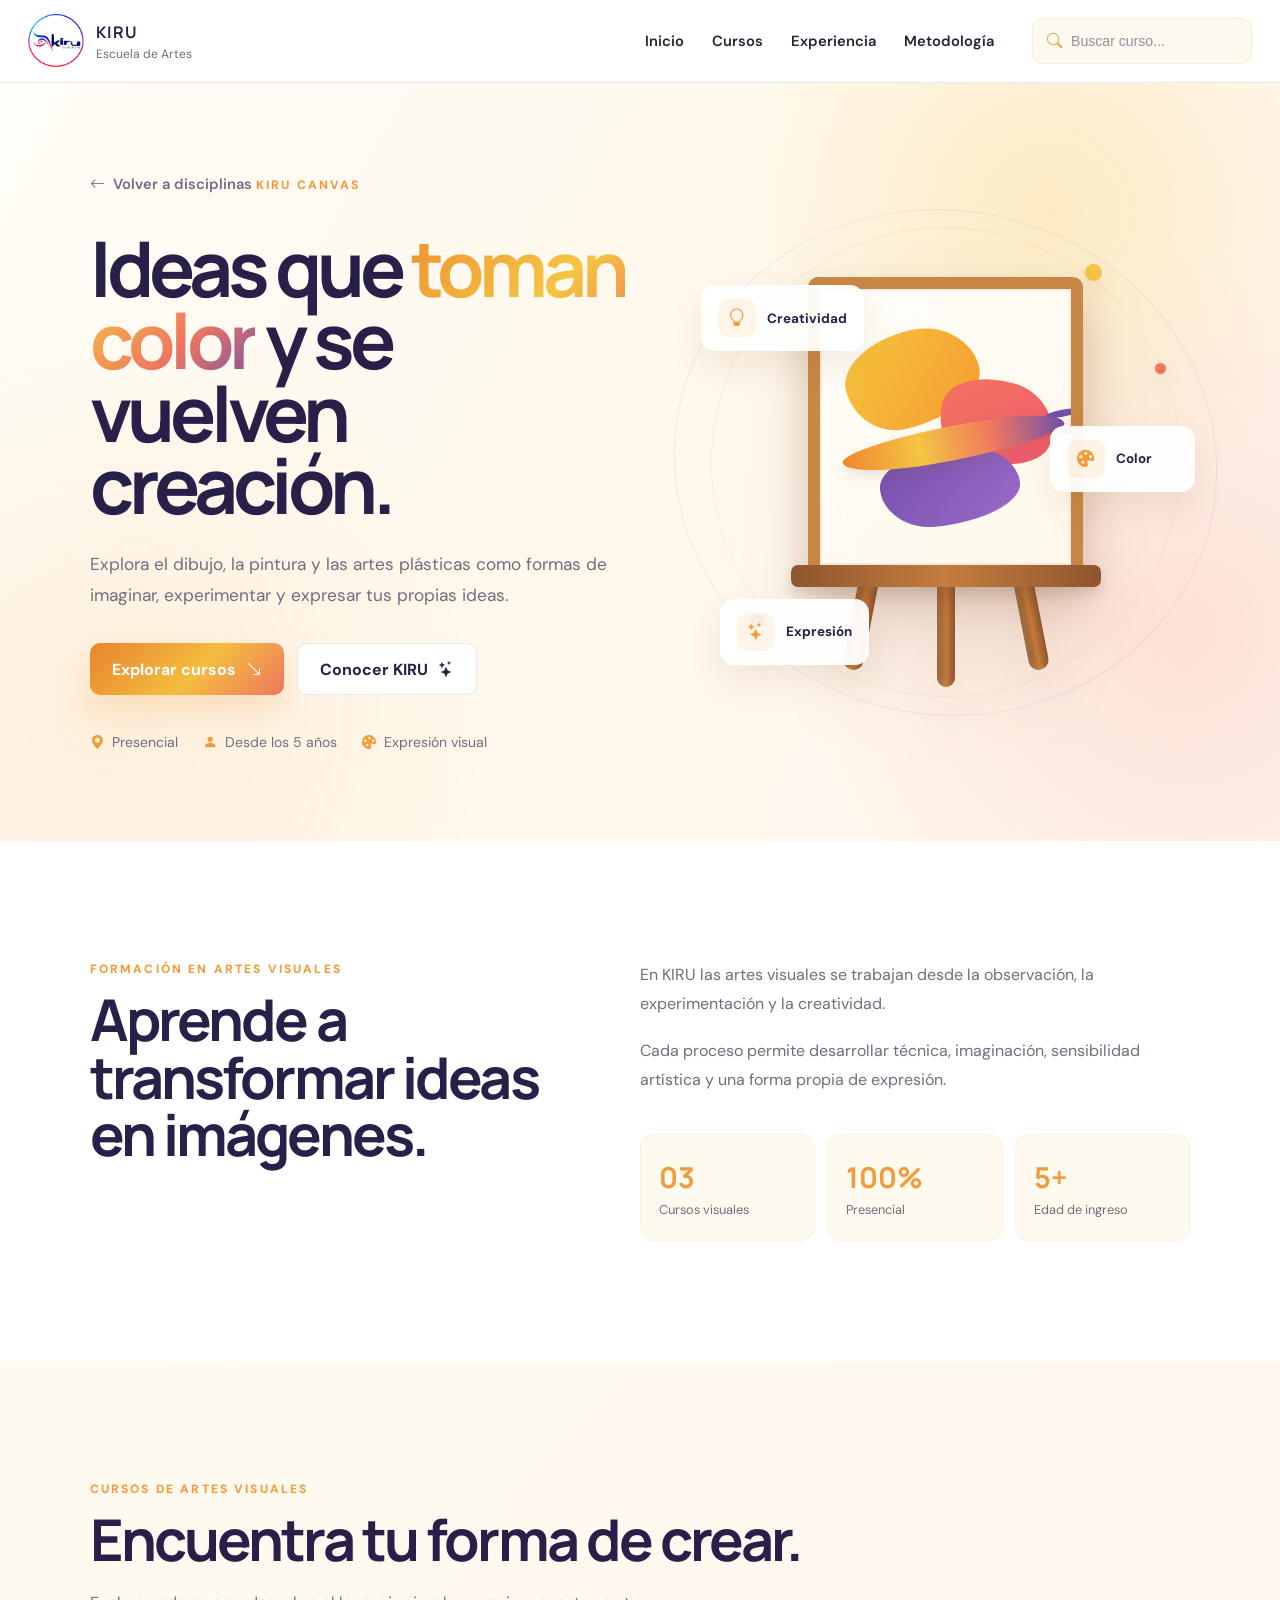
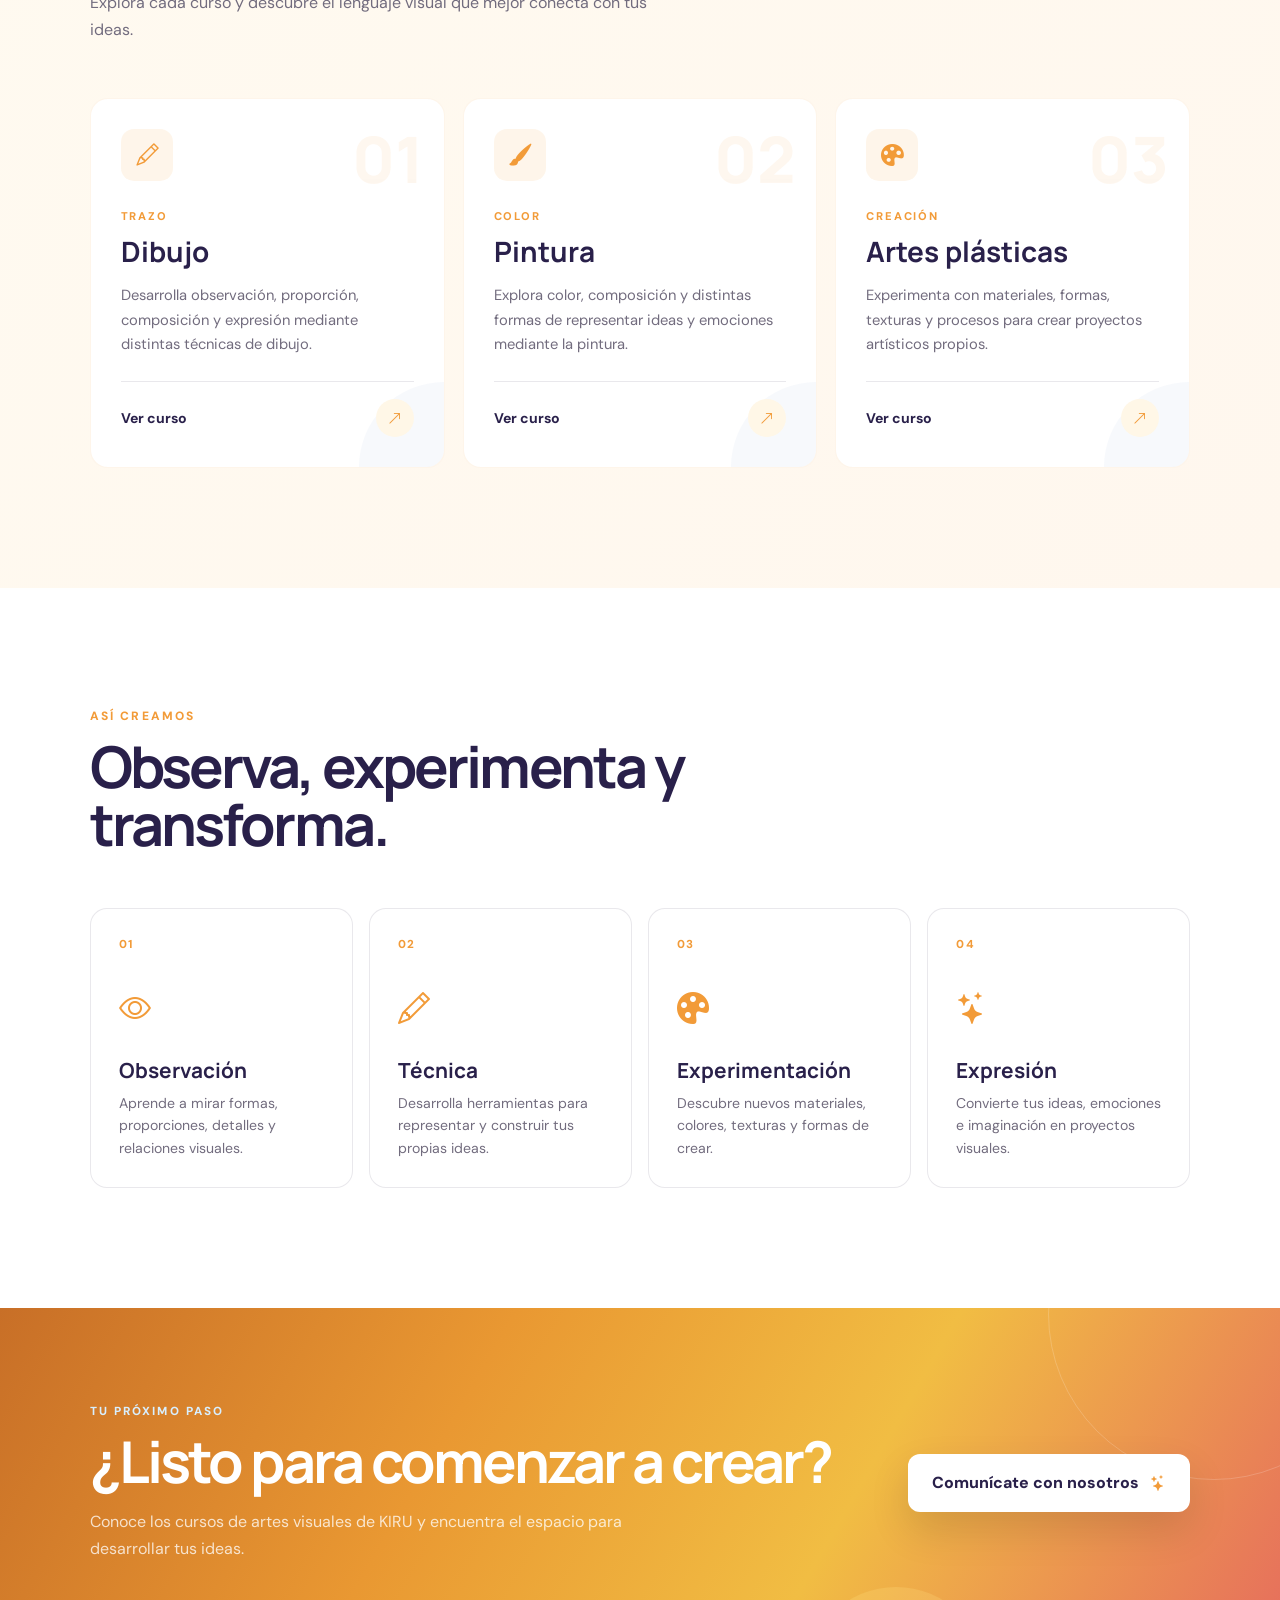
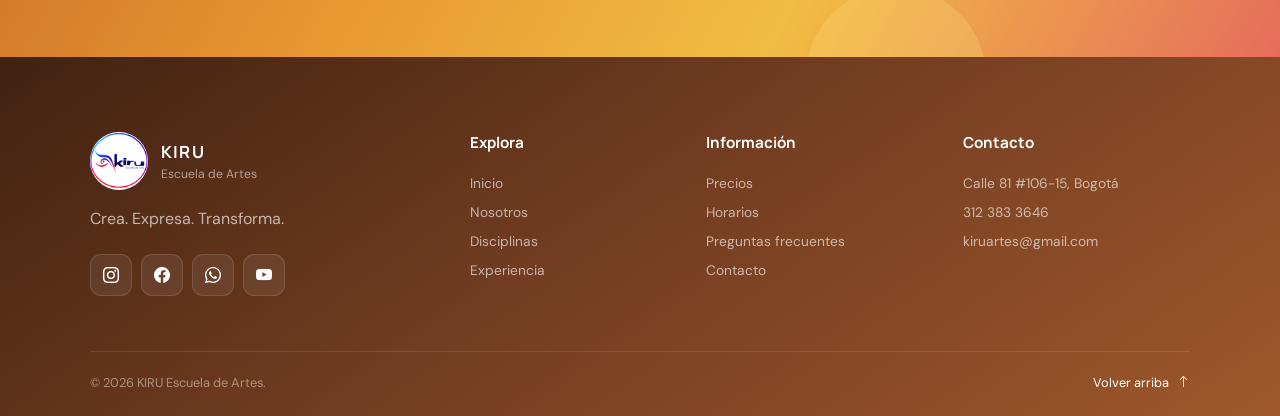
==== commit 27a289de: "Corregir buscador y pagina de artes plasticas" ====
--- a/paginas/artes-plasticas.html
+++ b/paginas/artes-plasticas.html
@@ -1,4 +1,4 @@
-<!DOCTYPE html>
+
 <html lang="es">
 
 <head>
--- a/paginas/disciplinas.css
+++ b/paginas/disciplinas.css
@@ -1432,59 +1432,6 @@
         var(--kiru-blue);
 }
 
-/* ==================================================
-COLORES HOVER DE LOS CURSOS
-================================================== */
-
-.course-card:nth-child(1):hover{
-    background: linear-gradient(
-        145deg,
-        #173f82,
-        #347cbf
-    );
-}
-
-.course-card:nth-child(2):hover{
-    background: linear-gradient(
-        145deg,
-        #2867b2,
-        #58afe3
-    );
-}
-
-.course-card:nth-child(3):hover{
-    background: linear-gradient(
-        145deg,
-        #3659aa,
-        #687bd6
-    );
-}
-
-.course-card:nth-child(4):hover{
-    background: linear-gradient(
-        145deg,
-        #286b9e,
-        #61c5cc
-    );
-}
-
-.course-card:nth-child(5):hover{
-    background: linear-gradient(
-        145deg,
-        #4c55a8,
-        #477fc7
-    );
-}
-
-.course-card:nth-child(6):hover{
-    background: linear-gradient(
-        145deg,
-        #3082b5,
-        #67d5d0
-    );
-}
-
-
 /* CONTENIDO BLANCO AL HACER HOVER */
 
 .course-card:hover .course-card-number{
@@ -5074,4 +5021,15054 @@
         font-size:.72rem;
     }
 
+}
+
+/* =========================================================
+   PÁGINAS DE CURSOS
+   ========================================================= */
+
+.course-page {
+    background: #fff;
+    color: #21183b;
+}
+
+
+/* =========================================================
+   HEADER - CURSOS
+   ========================================================= */
+
+.course-page .discipline-header {
+    background: rgba(255, 255, 255, 0.96);
+    border-bottom: 1px solid rgba(40, 24, 70, 0.08);
+}
+
+.course-header-cta {
+    display: inline-flex;
+    align-items: center;
+    gap: 10px;
+
+    padding: 14px 22px;
+
+    background: linear-gradient(135deg, #b91f86, #42246f);
+    color: #fff;
+
+    border-radius: 14px;
+
+    font-weight: 700;
+    text-decoration: none;
+
+    transition: transform .25s ease,
+                box-shadow .25s ease;
+}
+
+.course-header-cta:hover {
+    transform: translateY(-2px);
+    box-shadow: 0 12px 28px rgba(82, 39, 125, .18);
+}
+
+
+/* =========================================================
+   HERO
+   ========================================================= */
+
+.course-hero {
+    position: relative;
+
+    min-height: 690px;
+
+    display: grid;
+    grid-template-columns: minmax(0, 1fr) minmax(420px, .9fr);
+    align-items: center;
+    gap: 70px;
+
+    padding: 80px max(7vw, 70px);
+
+    overflow: hidden;
+
+    background:
+        radial-gradient(
+            circle at 82% 25%,
+            rgba(80, 190, 232, .16),
+            transparent 27%
+        ),
+        radial-gradient(
+            circle at 70% 80%,
+            rgba(187, 31, 134, .12),
+            transparent 32%
+        ),
+        linear-gradient(
+            135deg,
+            #ffffff 0%,
+            #faf7ff 55%,
+            #f7fbff 100%
+        );
+}
+
+.course-hero::before {
+    content: "";
+
+    position: absolute;
+    width: 420px;
+    height: 420px;
+
+    left: -220px;
+    bottom: -230px;
+
+    border-radius: 50%;
+
+    background: rgba(247, 190, 35, .12);
+}
+
+
+/* CONTENIDO */
+
+.course-hero-content {
+    position: relative;
+    z-index: 3;
+
+    max-width: 720px;
+}
+
+.discipline-back {
+    display: inline-flex;
+    align-items: center;
+    gap: 8px;
+
+    margin-bottom: 38px;
+
+    color: #746b83;
+    text-decoration: none;
+
+    font-size: .92rem;
+    font-weight: 600;
+
+    transition: color .2s ease;
+}
+
+.discipline-back:hover {
+    color: #b91f86;
+}
+
+.course-eyebrow {
+    display: block;
+
+    margin-bottom: 18px;
+
+    color: #b91f86;
+
+    font-size: .78rem;
+    font-weight: 800;
+    letter-spacing: .16em;
+}
+
+.course-hero h1 {
+    margin: 0;
+
+    max-width: 720px;
+
+    font-family: "Manrope", sans-serif;
+
+    font-size: clamp(3.4rem, 5vw, 5.9rem);
+    line-height: .98;
+    letter-spacing: -.065em;
+
+    color: #251944;
+}
+
+.course-hero h1 span {
+    display: block;
+
+    margin-top: 7px;
+
+    background: linear-gradient(
+        90deg,
+        #b91f86,
+        #6f38a8,
+        #338fc5
+    );
+
+    -webkit-background-clip: text;
+    background-clip: text;
+    color: transparent;
+}
+
+.course-hero-content > p {
+    max-width: 650px;
+
+    margin: 30px 0 0;
+
+    color: #70677c;
+
+    font-size: 1.08rem;
+    line-height: 1.8;
+}
+
+
+/* BOTONES */
+
+.course-hero-actions {
+    display: flex;
+    flex-wrap: wrap;
+    gap: 14px;
+
+    margin-top: 34px;
+}
+
+.course-page .discipline-btn {
+    display: inline-flex;
+    align-items: center;
+    justify-content: center;
+    gap: 12px;
+
+    min-height: 54px;
+    padding: 0 23px;
+
+    border-radius: 13px;
+
+    font-weight: 700;
+    text-decoration: none;
+
+    transition:
+        transform .25s ease,
+        box-shadow .25s ease,
+        background .25s ease;
+}
+
+.course-page .discipline-btn.primary {
+    color: #fff;
+
+    background: linear-gradient(
+        135deg,
+        #b91f86,
+        #64329b
+    );
+
+    box-shadow: 0 14px 35px rgba(126, 48, 143, .18);
+}
+
+.course-page .discipline-btn.primary:hover {
+    transform: translateY(-3px);
+    box-shadow: 0 18px 40px rgba(126, 48, 143, .25);
+}
+
+.course-page .discipline-btn.secondary {
+    color: #281d43;
+    background: rgba(255, 255, 255, .8);
+
+    border: 1px solid rgba(40, 29, 67, .12);
+}
+
+.course-page .discipline-btn.secondary:hover {
+    transform: translateY(-3px);
+    background: #fff;
+}
+
+
+/* DETALLES HERO */
+
+.course-hero-details {
+    display: flex;
+    flex-wrap: wrap;
+    gap: 25px;
+
+    margin-top: 38px;
+}
+
+.course-hero-details span {
+    display: flex;
+    align-items: center;
+    gap: 8px;
+
+    color: #625a70;
+
+    font-size: .91rem;
+    font-weight: 600;
+}
+
+.course-hero-details i {
+    color: #b91f86;
+}
+
+
+/* =========================================================
+   IMAGEN HERO
+   ========================================================= */
+
+.course-hero-media {
+    position: relative;
+    z-index: 2;
+
+    display: flex;
+    align-items: center;
+    justify-content: center;
+
+    min-height: 520px;
+}
+
+.course-image-frame {
+    position: relative;
+    z-index: 2;
+
+    width: min(100%, 540px);
+    height: 530px;
+
+    border-radius: 34px;
+    overflow: hidden;
+
+    background: #eee;
+
+    box-shadow:
+        0 35px 80px rgba(48, 25, 72, .17);
+
+    transform: rotate(1.5deg);
+}
+
+.course-image-frame img {
+    width: 100%;
+    height: 100%;
+
+    display: block;
+
+    object-fit: cover;
+
+    transition: transform .7s ease;
+}
+
+.course-image-frame:hover img {
+    transform: scale(1.035);
+}
+
+.course-image-frame::after {
+    content: "";
+
+    position: absolute;
+    inset: 0;
+
+    pointer-events: none;
+
+    background:
+        linear-gradient(
+            to top,
+            rgba(24, 14, 43, .28),
+            transparent 45%
+        );
+}
+
+
+/* BADGE */
+
+.course-image-badge {
+    position: absolute;
+    z-index: 4;
+
+    left: 24px;
+    bottom: 24px;
+
+    display: flex;
+    align-items: center;
+    gap: 13px;
+
+    padding: 13px 18px;
+
+    border: 1px solid rgba(255, 255, 255, .45);
+    border-radius: 16px;
+
+    background: rgba(255, 255, 255, .9);
+
+    backdrop-filter: blur(14px);
+}
+
+.course-image-badge i {
+    display: grid;
+    place-items: center;
+
+    width: 42px;
+    height: 42px;
+
+    border-radius: 12px;
+
+    color: #fff;
+    background: linear-gradient(135deg, #b91f86, #64329b);
+}
+
+.course-image-badge div {
+    display: flex;
+    flex-direction: column;
+}
+
+.course-image-badge strong {
+    color: #261b40;
+}
+
+.course-image-badge span {
+    color: #82788d;
+    font-size: .78rem;
+}
+
+
+/* FORMAS DECORATIVAS */
+
+.course-media-shape {
+    position: absolute;
+    border-radius: 50%;
+    filter: blur(2px);
+}
+
+.course-media-shape-one {
+    width: 260px;
+    height: 260px;
+
+    right: -30px;
+    top: 15px;
+
+    background: rgba(64, 181, 224, .2);
+}
+
+.course-media-shape-two {
+    width: 210px;
+    height: 210px;
+
+    left: 10px;
+    bottom: -10px;
+
+    background: rgba(192, 38, 139, .15);
+}
+
+
+/* =========================================================
+   PRESENTACIÓN / INFORMACIÓN
+   ========================================================= */
+
+.course-overview {
+    display: grid;
+    grid-template-columns: minmax(0, 1.35fr) minmax(300px, .65fr);
+    gap: 90px;
+
+    padding: 120px max(7vw, 70px);
+
+    background: #fff;
+}
+
+.course-overview-main {
+    max-width: 760px;
+}
+
+.course-section-label,
+.course-overview-main > span {
+    display: block;
+
+    margin-bottom: 16px;
+
+    color: #b91f86;
+
+    font-size: .78rem;
+    font-weight: 800;
+    letter-spacing: .15em;
+}
+
+.course-overview h2,
+.course-section-heading h2,
+.course-features h2,
+.course-audience h2,
+.course-cta h2 {
+    margin: 0;
+
+    font-family: "Manrope", sans-serif;
+    color: #251944;
+
+    letter-spacing: -.045em;
+}
+
+.course-overview h2 {
+    font-size: clamp(2.8rem, 4vw, 4.5rem);
+}
+
+.course-overview-main p {
+    margin: 24px 0 0;
+
+    color: #70677c;
+
+    font-size: 1.05rem;
+    line-height: 1.85;
+}
+
+
+/* TARJETA INFORMACIÓN */
+
+.course-info-card {
+    align-self: start;
+
+    padding: 30px;
+
+    border: 1px solid rgba(55, 37, 78, .08);
+    border-radius: 25px;
+
+    background: #faf8fc;
+
+    box-shadow: 0 18px 50px rgba(44, 26, 65, .07);
+}
+
+.course-info-card > span {
+    display: block;
+
+    margin-bottom: 20px;
+
+    color: #91889a;
+
+    font-size: .72rem;
+    font-weight: 800;
+    letter-spacing: .12em;
+}
+
+.course-info-item {
+    display: flex;
+    align-items: center;
+    gap: 15px;
+
+    padding: 17px 0;
+
+    border-bottom: 1px solid rgba(45, 30, 67, .08);
+}
+
+.course-info-item i {
+    display: grid;
+    place-items: center;
+
+    flex: 0 0 43px;
+
+    width: 43px;
+    height: 43px;
+
+    border-radius: 12px;
+
+    color: #a72888;
+    background: #f4e7f2;
+
+    font-size: 1.05rem;
+}
+
+.course-info-item div {
+    display: flex;
+    flex-direction: column;
+    gap: 3px;
+}
+
+.course-info-item small {
+    color: #93899d;
+}
+
+.course-info-item strong {
+    color: #2b2044;
+}
+
+.course-info-card > a {
+    display: flex;
+    align-items: center;
+    justify-content: space-between;
+
+    margin-top: 22px;
+    padding: 15px 17px;
+
+    border-radius: 12px;
+
+    color: #fff;
+    background: #281d43;
+
+    font-weight: 700;
+    text-decoration: none;
+
+    transition: transform .2s ease,
+                background .2s ease;
+}
+
+.course-info-card > a:hover {
+    transform: translateY(-2px);
+    background: #b91f86;
+}
+
+
+/* =========================================================
+   QUÉ APRENDERÁS
+   ========================================================= */
+
+.course-learning .course-section-heading {
+    margin-bottom: 32px;
+}
+
+.course-learning {
+    padding-top: 90px;
+    padding-bottom: 100px;
+
+    background: #f8f5fb;
+}
+
+.course-section-heading {
+    max-width: 720px;
+
+    margin-bottom: 55px;
+}
+
+.course-section-heading > span,
+.course-features-intro > span,
+.course-audience-card > div:first-child > span,
+.course-cta > div > span {
+    display: block;
+
+    margin-bottom: 15px;
+
+    color: #b91f86;
+
+    font-size: .77rem;
+    font-weight: 800;
+    letter-spacing: .15em;
+}
+
+.course-section-heading h2 {
+    font-size: clamp(2.8rem, 4vw, 4.4rem);
+}
+
+.course-section-heading p {
+    max-width: 620px;
+
+    margin: 20px 0 0;
+
+    color: #766d80;
+
+    line-height: 1.75;
+}
+
+.course-learning-grid {
+    display: grid;
+    grid-template-columns: repeat(4, 1fr);
+    gap: 18px;
+}
+
+.course-learning-grid article {
+    position: relative;
+
+    min-height: 310px;
+
+    padding: 27px;
+
+    border: 1px solid rgba(52, 35, 75, .07);
+    border-radius: 22px;
+
+    background: #fff;
+
+    transition:
+        transform .3s ease,
+        box-shadow .3s ease;
+}
+
+.course-learning-grid article:hover {
+    transform: translateY(-7px);
+
+    box-shadow:
+        0 25px 55px rgba(48, 29, 70, .09);
+}
+
+.course-learning-grid article > span {
+    position: absolute;
+    top: 23px;
+    right: 23px;
+
+    color: #c4bcc9;
+
+    font-size: .75rem;
+    font-weight: 800;
+}
+
+.course-learning-grid article > i {
+    display: grid;
+    place-items: center;
+
+    width: 55px;
+    height: 55px;
+
+    margin-bottom: 48px;
+
+    border-radius: 15px;
+
+    color: #b91f86;
+    background: #f6e9f3;
+
+    font-size: 1.35rem;
+}
+
+.course-learning-grid h3 {
+    margin: 0 0 12px;
+
+    color: #2b2044;
+
+    font-size: 1.2rem;
+}
+
+.course-learning-grid p {
+    margin: 0;
+
+    color: #7a7184;
+
+    line-height: 1.65;
+}
+
+
+/* =========================================================
+   EXPERIENCIA / CARACTERÍSTICAS
+   ========================================================= */
+
+.course-features {
+    display: grid;
+    grid-template-columns: .85fr 1.15fr;
+    gap: 90px;
+
+    padding: 125px max(7vw, 70px);
+
+    background: #251944;
+}
+
+.course-features-intro {
+    max-width: 480px;
+}
+
+.course-features-intro > span {
+    color: #ef7fc4;
+}
+
+.course-features h2 {
+    color: #fff;
+
+    font-size: clamp(2.8rem, 4vw, 4.5rem);
+    line-height: 1.06;
+}
+
+.course-features-list {
+    display: grid;
+    grid-template-columns: 1fr 1fr;
+}
+
+.course-features-list article {
+    display: flex;
+    gap: 18px;
+
+    padding: 30px;
+
+    border-left: 1px solid rgba(255, 255, 255, .11);
+    border-bottom: 1px solid rgba(255, 255, 255, .11);
+}
+
+.course-features-list article > i {
+    flex: 0 0 45px;
+
+    display: grid;
+    place-items: center;
+
+    width: 45px;
+    height: 45px;
+
+    border-radius: 12px;
+
+    color: #ff9dd7;
+    background: rgba(255, 255, 255, .08);
+}
+
+.course-features-list h3 {
+    margin: 0 0 8px;
+
+    color: #fff;
+}
+
+.course-features-list p {
+    margin: 0;
+
+    color: rgba(255, 255, 255, .65);
+
+    line-height: 1.65;
+}
+
+
+/* =========================================================
+   PARA QUIÉN
+   ========================================================= */
+
+.course-audience {
+    padding: 100px max(7vw, 70px);
+
+    background: #fff;
+}
+
+.course-audience-card {
+    position: relative;
+
+    display: flex;
+    align-items: center;
+    justify-content: space-between;
+    gap: 50px;
+
+    padding: 65px 70px;
+
+    border-radius: 32px;
+
+    overflow: hidden;
+
+    background:
+        radial-gradient(
+            circle at 90% 20%,
+            rgba(64, 181, 224, .2),
+            transparent 27%
+        ),
+        linear-gradient(
+            120deg,
+            #faf3f8,
+            #f5f0fb
+        );
+}
+
+.course-audience-card > div:first-child {
+    position: relative;
+    z-index: 2;
+
+    max-width: 700px;
+}
+
+.course-audience h2 {
+    font-size: clamp(2.5rem, 4vw, 4.2rem);
+}
+
+.course-audience p {
+    max-width: 620px;
+
+    margin: 20px 0 0;
+
+    color: #716779;
+
+    line-height: 1.8;
+}
+
+.course-audience-icon {
+    flex: 0 0 170px;
+
+    display: grid;
+    place-items: center;
+
+    width: 170px;
+    height: 170px;
+
+    border-radius: 50%;
+
+    color: #fff;
+
+    background:
+        linear-gradient(
+            135deg,
+            #c32b8e,
+            #6e38a4,
+            #3faed5
+        );
+
+    box-shadow:
+        0 25px 60px rgba(102, 49, 144, .2);
+
+    font-size: 4rem;
+
+    transform: rotate(7deg);
+}
+
+
+/* =========================================================
+   OTROS CURSOS
+   ========================================================= */
+
+.other-courses {
+    padding: 120px max(7vw, 70px);
+
+    background: #faf8fc;
+}
+
+.other-courses-grid {
+    display: grid;
+    grid-template-columns: repeat(5, minmax(0, 1fr));
+    gap: 16px;
+}
+
+.other-course-card {
+    min-width: 0;
+
+    padding: 12px 12px 22px;
+
+    border: 1px solid rgba(48, 30, 68, .07);
+    border-radius: 20px;
+
+    color: inherit;
+    background: #fff;
+
+    text-decoration: none;
+
+    transition:
+        transform .3s ease,
+        box-shadow .3s ease;
+}
+
+.other-course-card:hover {
+    transform: translateY(-7px);
+
+    box-shadow:
+        0 24px 50px rgba(46, 28, 66, .1);
+}
+
+.other-course-image {
+    width: 100%;
+    aspect-ratio: 1 / .78;
+
+    margin-bottom: 20px;
+
+    overflow: hidden;
+
+    border-radius: 14px;
+
+    background: #ece8ef;
+}
+
+.other-course-image img {
+    width: 100%;
+    height: 100%;
+
+    display: block;
+    object-fit: cover;
+
+    transition: transform .5s ease;
+}
+
+.other-course-card:hover img {
+    transform: scale(1.06);
+}
+
+.other-course-card > span {
+    display: block;
+
+    padding: 0 8px;
+
+    color: #b91f86;
+
+    font-size: .67rem;
+    font-weight: 800;
+    letter-spacing: .12em;
+}
+
+.other-course-card h3 {
+    margin: 7px 0 22px;
+    padding: 0 8px;
+
+    color: #291e43;
+
+    font-size: 1.3rem;
+}
+
+.other-course-card > div:last-child {
+    display: flex;
+    align-items: center;
+    justify-content: space-between;
+
+    padding: 0 8px;
+
+    color: #675d70;
+
+    font-size: .85rem;
+    font-weight: 700;
+}
+
+.other-course-card > div:last-child i {
+    display: grid;
+    place-items: center;
+
+    width: 35px;
+    height: 35px;
+
+    border-radius: 50%;
+
+    color: #fff;
+    background: #291e43;
+}
+
+
+/* =========================================================
+   CTA FINAL
+   ========================================================= */
+
+.course-cta {
+    display: flex;
+    align-items: center;
+    justify-content: space-between;
+    gap: 50px;
+
+    padding: 95px max(7vw, 70px);
+
+    background:
+        linear-gradient(
+            120deg,
+            #3a235e 0%,
+            #74328c 48%,
+            #c12086 100%
+        );
+}
+
+.course-cta > div {
+    max-width: 720px;
+}
+
+.course-cta > div > span {
+    color: #ffd25d;
+}
+
+.course-cta h2 {
+    color: #fff;
+
+    font-size: clamp(2.7rem, 4vw, 4.6rem);
+    line-height: 1.05;
+}
+
+.course-cta p {
+    max-width: 580px;
+
+    margin: 20px 0 0;
+
+    color: rgba(255, 255, 255, .72);
+
+    font-size: 1.02rem;
+    line-height: 1.7;
+}
+
+.course-cta .discipline-cta-button {
+    flex-shrink: 0;
+
+    display: inline-flex;
+    align-items: center;
+    gap: 12px;
+
+    padding: 18px 25px;
+
+    border-radius: 14px;
+
+    color: #2b2044;
+    background: #fff;
+
+    font-weight: 800;
+    text-decoration: none;
+
+    transition:
+        transform .25s ease,
+        box-shadow .25s ease;
+}
+
+.course-cta .discipline-cta-button:hover {
+    transform: translateY(-4px);
+
+    box-shadow:
+        0 18px 45px rgba(23, 13, 39, .2);
+}
+
+
+/* =========================================================
+   RESPONSIVE
+   ========================================================= */
+
+@media (max-width: 1150px) {
+
+    .course-hero {
+        grid-template-columns: 1fr 1fr;
+
+        gap: 40px;
+
+        padding-left: 45px;
+        padding-right: 45px;
+    }
+
+    .course-learning-grid {
+        grid-template-columns: repeat(2, 1fr);
+    }
+
+    .other-courses-grid {
+        grid-template-columns: repeat(3, 1fr);
+    }
+
+}
+
+
+@media (max-width: 900px) {
+
+    .course-hero {
+        grid-template-columns: 1fr;
+
+        padding: 60px 30px 80px;
+    }
+
+    .course-hero-media {
+        min-height: auto;
+    }
+
+    .course-image-frame {
+        width: 100%;
+        max-width: 650px;
+        height: 500px;
+    }
+
+    .course-overview {
+        grid-template-columns: 1fr;
+
+        gap: 50px;
+        padding: 90px 30px;
+    }
+
+    .course-features {
+        grid-template-columns: 1fr;
+
+        gap: 50px;
+        padding: 90px 30px;
+    }
+
+    .course-learning,
+    .other-courses,
+    .course-audience {
+        padding-left: 30px;
+        padding-right: 30px;
+    }
+
+    .course-audience-card {
+        padding: 50px 40px;
+    }
+
+    .course-audience-icon {
+        flex-basis: 120px;
+
+        width: 120px;
+        height: 120px;
+
+        font-size: 3rem;
+    }
+
+    .course-cta {
+        align-items: flex-start;
+        flex-direction: column;
+
+        padding: 75px 30px;
+    }
+
+}
+
+
+@media (max-width: 650px) {
+
+    .course-hero {
+        padding-left: 20px;
+        padding-right: 20px;
+    }
+
+    .course-hero h1 {
+        font-size: 3.2rem;
+    }
+
+    .course-hero-actions {
+        flex-direction: column;
+    }
+
+    .course-page .discipline-btn {
+        width: 100%;
+    }
+
+    .course-hero-details {
+        flex-direction: column;
+        gap: 12px;
+    }
+
+    .course-image-frame {
+        height: 420px;
+
+        border-radius: 24px;
+
+        transform: none;
+    }
+
+    .course-learning {
+        padding: 80px 20px;
+    }
+
+    .course-learning-grid {
+        grid-template-columns: 1fr;
+    }
+
+    .course-features {
+        padding-left: 20px;
+        padding-right: 20px;
+    }
+
+    .course-features-list {
+        grid-template-columns: 1fr;
+    }
+
+    .course-overview {
+        padding-left: 20px;
+        padding-right: 20px;
+    }
+
+    .course-audience {
+        padding: 70px 20px;
+    }
+
+    .course-audience-card {
+        align-items: flex-start;
+        flex-direction: column;
+
+        padding: 40px 30px;
+    }
+
+    .other-courses {
+        padding: 80px 20px;
+    }
+
+    .other-courses-grid {
+        grid-template-columns: 1fr;
+    }
+
+    .course-cta {
+        padding-left: 20px;
+        padding-right: 20px;
+    }
+
+}
+
+/* ==================================================
+   IDENTIDAD DE COLOR - CURSOS DE MÚSICA
+   ================================================== */
+
+/* 01 · VIOLÍN */
+.music-page .course-card:nth-child(1):hover {
+    background: linear-gradient(
+        145deg,
+        #102f63 0%,
+        #1e5d94 52%,
+        #55c8c6 100%
+    ) !important;
+}
+
+/* 02 · PIANO */
+.music-page .course-card:nth-child(2):hover {
+    background: linear-gradient(
+        145deg,
+        #173f82 0%,
+        #347fc2 52%,
+        #67d5d0 100%
+    ) !important;
+}
+
+/* 03 · GUITARRA */
+.music-page .course-card:nth-child(3):hover {
+    background: linear-gradient(
+        145deg,
+        #225a91 0%,
+        #3e85bc 55%,
+        #e9aa4b 100%
+    ) !important;
+}
+
+/* 04 · BATERÍA */
+.music-page .course-card:nth-child(4):hover {
+    background: linear-gradient(
+        145deg,
+        #102c5e 0%,
+        #246d93 52%,
+        #55cfc1 100%
+    ) !important;
+}
+
+/* 05 · TÉCNICA VOCAL */
+.music-page .course-card:nth-child(5):hover {
+    background: linear-gradient(
+        145deg,
+        #293f87 0%,
+        #5752b8 52%,
+        #e77b78 100%
+    ) !important;
+}
+
+/* 06 · INICIACIÓN MUSICAL */
+.music-page .course-card:nth-child(6):hover {
+    background: linear-gradient(
+        145deg,
+        #3283b8 0%,
+        #61b6e8 52%,
+        #7764c8 100%
+    ) !important;
+}
+
+/* ==================================================
+   IDENTIDAD INDIVIDUAL · PIANO
+   Azul profundo + azul brillante + aguamarina
+   ================================================== */
+
+.piano-course-page {
+    --piano-deep: #173f82;
+    --piano-blue: #347fc2;
+    --piano-aqua: #67d5d0;
+    --piano-dark: #102b59;
+    --piano-soft: #eef7fb;
+    --piano-soft-aqua: #e8f8f6;
+}
+
+
+/* =========================
+   HEADER
+   ========================= */
+
+.piano-course-page .discipline-menu a:hover,
+.piano-course-page .discipline-back:hover {
+    color: var(--piano-blue);
+}
+
+.piano-course-page .discipline-menu a::after {
+    background: var(--piano-aqua);
+}
+
+.piano-course-page .course-header-cta {
+    background:
+        linear-gradient(
+            135deg,
+            var(--piano-deep),
+            var(--piano-blue) 58%,
+            var(--piano-aqua)
+        );
+
+    box-shadow:
+        0 12px 30px rgba(23, 63, 130, .18);
+}
+
+
+/* =========================
+   HERO
+   ========================= */
+
+.piano-course-page .course-hero {
+    background:
+        radial-gradient(
+            circle at 84% 23%,
+            rgba(103, 213, 208, .20),
+            transparent 29%
+        ),
+        radial-gradient(
+            circle at 70% 82%,
+            rgba(52, 127, 194, .14),
+            transparent 32%
+        ),
+        linear-gradient(
+            135deg,
+            #ffffff 0%,
+            #f4f9fd 55%,
+            #edf9f8 100%
+        );
+}
+
+.piano-course-page .course-hero::before {
+    background:
+        rgba(103, 213, 208, .13);
+}
+
+.piano-course-page .course-eyebrow {
+    color: var(--piano-blue);
+}
+
+.piano-course-page .course-hero h1 {
+    color: var(--piano-dark);
+}
+
+.piano-course-page .course-hero h1 span {
+    background:
+        linear-gradient(
+            90deg,
+            var(--piano-deep),
+            var(--piano-blue) 52%,
+            var(--piano-aqua)
+        );
+
+    -webkit-background-clip: text;
+    background-clip: text;
+    color: transparent;
+}
+
+
+/* BOTÓN PRINCIPAL */
+
+.piano-course-page .discipline-btn.primary {
+    background:
+        linear-gradient(
+            135deg,
+            var(--piano-deep),
+            var(--piano-blue) 62%,
+            var(--piano-aqua)
+        );
+
+    box-shadow:
+        0 14px 35px rgba(23, 63, 130, .20);
+}
+
+.piano-course-page .discipline-btn.primary:hover {
+    box-shadow:
+        0 18px 42px rgba(23, 63, 130, .28);
+}
+
+
+/* BOTÓN SECUNDARIO */
+
+.piano-course-page .discipline-btn.secondary {
+    color: var(--piano-deep);
+
+    border:
+        1px solid rgba(52, 127, 194, .18);
+
+    background:
+        rgba(255, 255, 255, .82);
+}
+
+
+/* DETALLES */
+
+.piano-course-page .course-hero-details i {
+    color: var(--piano-blue);
+}
+
+
+/* =========================
+   IMAGEN HERO
+   ========================= */
+
+.piano-course-page .course-image-frame {
+    box-shadow:
+        0 35px 80px rgba(23, 63, 130, .18);
+}
+
+.piano-course-page .course-image-badge i {
+    background:
+        linear-gradient(
+            135deg,
+            var(--piano-deep),
+            var(--piano-blue),
+            var(--piano-aqua)
+        );
+}
+
+.piano-course-page .course-media-shape-one {
+    background:
+        rgba(103, 213, 208, .25);
+}
+
+.piano-course-page .course-media-shape-two {
+    background:
+        rgba(52, 127, 194, .16);
+}
+
+
+/* =========================
+   INFORMACIÓN DEL CURSO
+   ========================= */
+
+.piano-course-page .course-section-label,
+.piano-course-page .course-overview-main > span {
+    color: var(--piano-blue);
+}
+
+.piano-course-page .course-overview h2,
+.piano-course-page .course-section-heading h2,
+.piano-course-page .course-audience h2 {
+    color: var(--piano-dark);
+}
+
+.piano-course-page .course-info-card {
+    background:
+        linear-gradient(
+            145deg,
+            #f7fbfe,
+            var(--piano-soft-aqua)
+        );
+
+    border:
+        1px solid rgba(52, 127, 194, .10);
+}
+
+.piano-course-page .course-info-item i {
+    color: var(--piano-blue);
+    background: #e3f1fb;
+}
+
+.piano-course-page .course-info-card > a {
+    background:
+        linear-gradient(
+            135deg,
+            var(--piano-deep),
+            var(--piano-blue)
+        );
+}
+
+.piano-course-page .course-info-card > a:hover {
+    background:
+        linear-gradient(
+            135deg,
+            var(--piano-blue),
+            var(--piano-aqua)
+        );
+}
+
+
+/* =========================
+   QUÉ APRENDERÁS
+   ========================= */
+
+.piano-course-page .course-learning {
+    background:
+        linear-gradient(
+            180deg,
+            #f4f9fd,
+            #eef8f8
+        );
+}
+
+.piano-course-page .course-section-heading > span {
+    color: var(--piano-blue);
+}
+
+.piano-course-page .course-learning-grid article {
+    border:
+        1px solid rgba(52, 127, 194, .09);
+}
+
+.piano-course-page .course-learning-grid article > i {
+    color: var(--piano-blue);
+
+    background:
+        linear-gradient(
+            135deg,
+            #e5f0fb,
+            #e3f8f5
+        );
+}
+
+.piano-course-page .course-learning-grid article:hover {
+    box-shadow:
+        0 25px 55px rgba(23, 63, 130, .11);
+}
+
+
+/* =========================
+   EXPERIENCIA KIRU
+   ========================= */
+
+.piano-course-page .course-features {
+    background:
+        radial-gradient(
+            circle at 90% 20%,
+            rgba(103, 213, 208, .14),
+            transparent 30%
+        ),
+        linear-gradient(
+            125deg,
+            #0d2852 0%,
+            #173f82 55%,
+            #245f91 100%
+        );
+}
+
+.piano-course-page .course-features-intro > span {
+    color: var(--piano-aqua);
+}
+
+.piano-course-page .course-features-list article > i {
+    color: var(--piano-aqua);
+
+    background:
+        rgba(103, 213, 208, .10);
+}
+
+
+/* =========================
+   PARA QUIÉN
+   ========================= */
+
+.piano-course-page
+.course-audience-card > div:first-child > span {
+    color: var(--piano-blue);
+}
+
+.piano-course-page .course-audience-card {
+    background:
+        radial-gradient(
+            circle at 90% 20%,
+            rgba(103, 213, 208, .25),
+            transparent 30%
+        ),
+        linear-gradient(
+            120deg,
+            #f3f8fd,
+            #eaf8f7
+        );
+}
+
+.piano-course-page .course-audience-icon {
+    background:
+        linear-gradient(
+            135deg,
+            var(--piano-deep),
+            var(--piano-blue) 55%,
+            var(--piano-aqua)
+        );
+
+    box-shadow:
+        0 25px 60px rgba(23, 63, 130, .22);
+}
+
+
+/* =========================
+   OTROS CURSOS
+   ========================= */
+
+.piano-course-page .other-courses {
+    background:
+        linear-gradient(
+            180deg,
+            #f8fbfe,
+            #f0f8f8
+        );
+}
+
+.piano-course-page .other-course-card > span {
+    color: var(--piano-blue);
+}
+
+.piano-course-page
+.other-course-card > div:last-child i {
+    background:
+        linear-gradient(
+            135deg,
+            var(--piano-deep),
+            var(--piano-blue)
+        );
+}
+
+.piano-course-page .other-course-card:hover {
+    box-shadow:
+        0 24px 50px rgba(23, 63, 130, .13);
+}
+
+
+/* =========================
+   CTA FINAL
+   ========================= */
+
+.piano-course-page .course-cta {
+    background:
+        radial-gradient(
+            circle at 80% 30%,
+            rgba(103, 213, 208, .22),
+            transparent 27%
+        ),
+        linear-gradient(
+            120deg,
+            #102b59 0%,
+            #173f82 42%,
+            #347fc2 72%,
+            #54c5c8 100%
+        );
+}
+
+.piano-course-page .course-cta > div > span {
+    color: #a8f1e8;
+}
+
+.piano-course-page
+.course-cta .discipline-cta-button {
+    color: var(--piano-deep);
+}
+
+.piano-course-page
+.course-cta .discipline-cta-button:hover {
+    box-shadow:
+        0 18px 45px rgba(7, 34, 70, .25);
+}
+
+/* =========================================================
+   PIANO · ARTE EXPERIENCIA KIRU
+   ========================================================= */
+
+.piano-course-page .course-features-intro {
+    position: relative;
+    align-self: stretch;
+
+    display: flex;
+    flex-direction: column;
+
+    overflow: hidden;
+}
+
+
+/* CONTENEDOR GRÁFICO */
+
+.piano-feature-art {
+    position: relative;
+
+    width: 100%;
+    height: 230px;
+
+    margin-top: auto;
+
+    opacity: .95;
+}
+
+
+/* =========================
+   PENTAGRAMA
+   ========================= */
+
+.piano-staff {
+    position: absolute;
+
+    left: 0;
+    bottom: 55px;
+
+    width: 92%;
+    height: 85px;
+
+    transform: rotate(-6deg);
+}
+
+.piano-staff span {
+    position: absolute;
+
+    left: 0;
+
+    width: 100%;
+    height: 1px;
+
+    background:
+        linear-gradient(
+            90deg,
+            rgba(103, 213, 208, 0),
+            rgba(103, 213, 208, .42),
+            rgba(88, 175, 227, .22),
+            rgba(103, 213, 208, 0)
+        );
+}
+
+.piano-staff span:nth-child(1) {
+    top: 0;
+}
+
+.piano-staff span:nth-child(2) {
+    top: 20px;
+}
+
+.piano-staff span:nth-child(3) {
+    top: 40px;
+}
+
+.piano-staff span:nth-child(4) {
+    top: 60px;
+}
+
+.piano-staff span:nth-child(5) {
+    top: 80px;
+}
+
+
+/* =========================
+   NOTAS
+   ========================= */
+
+.piano-feature-art > i {
+    position: absolute;
+
+    z-index: 2;
+
+    color: var(--piano-aqua);
+
+    filter:
+        drop-shadow(
+            0 8px 18px
+            rgba(103, 213, 208, .15)
+        );
+}
+
+.piano-feature-art .note-one {
+    left: 12%;
+    bottom: 93px;
+
+    font-size: 3.2rem;
+
+    transform: rotate(-8deg);
+}
+
+.piano-feature-art .note-two {
+    left: 47%;
+    bottom: 55px;
+
+    font-size: 2rem;
+
+    opacity: .62;
+
+    transform: rotate(8deg);
+}
+
+.piano-feature-art .note-three {
+    right: 9%;
+    bottom: 112px;
+
+    font-size: 2.6rem;
+
+    opacity: .78;
+
+    transform: rotate(12deg);
+}
+
+
+/* =========================
+   CÍRCULOS DECORATIVOS
+   ========================= */
+
+.piano-feature-circle {
+    position: absolute;
+
+    border-radius: 50%;
+
+    border:
+        1px solid
+        rgba(103, 213, 208, .15);
+
+    pointer-events: none;
+}
+
+.piano-feature-circle.circle-one {
+    width: 145px;
+    height: 145px;
+
+    left: -55px;
+    bottom: -55px;
+}
+
+.piano-feature-circle.circle-two {
+    width: 85px;
+    height: 85px;
+
+    right: 25px;
+    top: 20px;
+
+    border-color:
+        rgba(88, 175, 227, .12);
+}
+
+
+/* PEQUEÑO BRILLO */
+
+.piano-feature-art::after {
+    content: "";
+
+    position: absolute;
+
+    width: 130px;
+    height: 130px;
+
+    left: 36%;
+    bottom: 15px;
+
+    border-radius: 50%;
+
+    background:
+        radial-gradient(
+            circle,
+            rgba(103, 213, 208, .12),
+            transparent 68%
+        );
+
+    filter: blur(5px);
+
+    pointer-events: none;
+}
+
+
+/* RESPONSIVE */
+
+@media (max-width: 900px) {
+
+    .piano-feature-art {
+        height: 170px;
+        margin-top: 35px;
+    }
+
+}
+
+/* ==================================================
+   IDENTIDAD INDIVIDUAL · VIOLÍN
+   Azul noche + azul profundo + azul vivo
+   + cyan hielo + dorado/violeta como acentos
+   ================================================== */
+
+.violin-course-page {
+    --violin-night: #0b2345;
+    --violin-deep: #174a82;
+    --violin-blue: #2878b8;
+    --violin-cyan: #62c6d9;
+    --violin-ice: #eaf5fa;
+
+    --violin-gold: #e7a84b;
+    --violin-coral: #e76f68;
+    --violin-lilac: #7d72c8;
+}
+
+
+/* ==================================================
+   HEADER
+   ================================================== */
+
+.violin-course-page .discipline-menu a:hover,
+.violin-course-page .discipline-back:hover {
+    color: var(--violin-blue);
+}
+
+.violin-course-page .discipline-menu a::after {
+    background:
+        linear-gradient(
+            90deg,
+            var(--violin-blue),
+            var(--violin-cyan)
+        );
+}
+
+.violin-course-page .course-header-cta {
+    background:
+        linear-gradient(
+            135deg,
+            var(--violin-night) 0%,
+            var(--violin-deep) 45%,
+            var(--violin-blue) 100%
+        );
+
+    box-shadow:
+        0 12px 30px rgba(11, 35, 69, .20);
+}
+
+.violin-course-page .course-header-cta:hover {
+    box-shadow:
+        0 16px 35px rgba(11, 35, 69, .28);
+}
+
+
+/* ==================================================
+   HERO
+   ================================================== */
+
+.violin-course-page .course-hero {
+    background:
+
+        radial-gradient(
+            circle at 84% 18%,
+            rgba(98, 198, 217, .20),
+            transparent 27%
+        ),
+
+        radial-gradient(
+            circle at 72% 78%,
+            rgba(125, 114, 200, .13),
+            transparent 30%
+        ),
+
+        radial-gradient(
+            circle at 10% 85%,
+            rgba(231, 168, 75, .10),
+            transparent 28%
+        ),
+
+        linear-gradient(
+            135deg,
+            #ffffff 0%,
+            #f3f8fc 55%,
+            #edf7f9 100%
+        );
+}
+
+
+.violin-course-page .course-hero::before {
+    background:
+        rgba(231, 168, 75, .11);
+}
+
+
+.violin-course-page .course-eyebrow {
+    color: var(--violin-blue);
+}
+
+
+.violin-course-page .course-hero h1 {
+    color: var(--violin-night);
+}
+
+
+.violin-course-page .course-hero h1 span {
+    background:
+        linear-gradient(
+            90deg,
+            var(--violin-night) 0%,
+            var(--violin-deep) 32%,
+            var(--violin-blue) 66%,
+            var(--violin-cyan) 100%
+        );
+
+    -webkit-background-clip: text;
+    background-clip: text;
+
+    color: transparent;
+}
+
+
+/* ==================================================
+   BOTONES HERO
+   ================================================== */
+
+.violin-course-page .discipline-btn.primary {
+    background:
+        linear-gradient(
+            135deg,
+            var(--violin-night),
+            var(--violin-deep) 48%,
+            var(--violin-blue) 78%,
+            var(--violin-cyan)
+        );
+
+    box-shadow:
+        0 15px 35px
+        rgba(23, 74, 130, .22);
+}
+
+
+.violin-course-page
+.discipline-btn.primary:hover {
+    box-shadow:
+        0 20px 45px
+        rgba(23, 74, 130, .31);
+}
+
+
+.violin-course-page .discipline-btn.secondary {
+    color:
+        var(--violin-night);
+
+    border:
+        1px solid
+        rgba(40, 120, 184, .16);
+
+    background:
+        rgba(255, 255, 255, .86);
+}
+
+
+.violin-course-page
+.discipline-btn.secondary:hover {
+    border-color:
+        rgba(98, 198, 217, .45);
+
+    box-shadow:
+        0 12px 25px
+        rgba(23, 74, 130, .08);
+}
+
+
+/* ==================================================
+   DETALLES HERO
+   ================================================== */
+
+.violin-course-page
+.course-hero-details i {
+    color: var(--violin-blue);
+}
+
+
+/* pequeños acentos alternos */
+
+.violin-course-page
+.course-hero-details span:nth-child(2) i {
+    color: var(--violin-lilac);
+}
+
+.violin-course-page
+.course-hero-details span:nth-child(3) i {
+    color: var(--violin-gold);
+}
+
+
+/* ==================================================
+   IMAGEN HERO
+   ================================================== */
+
+.violin-course-page
+.course-image-frame {
+    box-shadow:
+        0 35px 80px
+        rgba(11, 35, 69, .20);
+}
+
+
+.violin-course-page
+.course-image-badge i {
+    background:
+        linear-gradient(
+            135deg,
+            var(--violin-night),
+            var(--violin-blue),
+            var(--violin-cyan)
+        );
+}
+
+
+/* decoraciones */
+
+.violin-course-page
+.course-media-shape-one {
+    background:
+        rgba(98, 198, 217, .25);
+}
+
+
+.violin-course-page
+.course-media-shape-two {
+    background:
+        rgba(125, 114, 200, .16);
+}
+
+
+/* ==================================================
+   CONOCE EL CURSO
+   ================================================== */
+
+.violin-course-page
+.course-section-label,
+
+.violin-course-page
+.course-overview-main > span {
+    color:
+        var(--violin-blue);
+}
+
+
+.violin-course-page
+.course-overview h2,
+
+.violin-course-page
+.course-section-heading h2,
+
+.violin-course-page
+.course-audience h2 {
+    color:
+        var(--violin-night);
+}
+
+
+/* tarjeta lateral */
+
+.violin-course-page
+.course-info-card {
+    background:
+        linear-gradient(
+            145deg,
+            #f8fbfd,
+            #edf7f9
+        );
+
+    border:
+        1px solid
+        rgba(40, 120, 184, .10);
+
+    box-shadow:
+        0 18px 50px
+        rgba(11, 35, 69, .07);
+}
+
+
+/* iconos información */
+
+.violin-course-page
+.course-info-item i {
+    color:
+        var(--violin-blue);
+
+    background:
+        #e6f2f8;
+}
+
+
+/* alternamos algunos colores */
+
+.violin-course-page
+.course-info-item:nth-child(3) i {
+    color:
+        var(--violin-lilac);
+
+    background:
+        rgba(125, 114, 200, .10);
+}
+
+
+.violin-course-page
+.course-info-item:nth-child(4) i {
+    color:
+        #b17a27;
+
+    background:
+        rgba(231, 168, 75, .14);
+}
+
+
+/* whatsapp */
+
+.violin-course-page
+.course-info-card > a {
+    background:
+        linear-gradient(
+            135deg,
+            var(--violin-night),
+            var(--violin-deep),
+            var(--violin-blue)
+        );
+}
+
+
+.violin-course-page
+.course-info-card > a:hover {
+    background:
+        linear-gradient(
+            135deg,
+            var(--violin-deep),
+            var(--violin-blue),
+            var(--violin-cyan)
+        );
+}
+
+
+/* ==================================================
+   QUÉ APRENDERÁS
+   ================================================== */
+
+.violin-course-page
+.course-learning {
+    background:
+        linear-gradient(
+            180deg,
+            #f5f9fc,
+            #edf6f8
+        );
+}
+
+
+.violin-course-page
+.course-section-heading > span {
+    color:
+        var(--violin-blue);
+}
+
+
+.violin-course-page
+.course-learning-grid article {
+    border:
+        1px solid
+        rgba(40, 120, 184, .08);
+}
+
+
+.violin-course-page
+.course-learning-grid article:hover {
+    box-shadow:
+        0 25px 55px
+        rgba(11, 35, 69, .11);
+}
+
+
+/* icono 01 */
+
+.violin-course-page
+.course-learning-grid article:nth-child(1) > i {
+    color:
+        var(--violin-blue);
+
+    background:
+        rgba(40, 120, 184, .10);
+}
+
+
+/* icono 02 */
+
+.violin-course-page
+.course-learning-grid article:nth-child(2) > i {
+    color:
+        var(--violin-cyan);
+
+    background:
+        rgba(98, 198, 217, .12);
+}
+
+
+/* icono 03 */
+
+.violin-course-page
+.course-learning-grid article:nth-child(3) > i {
+    color:
+        var(--violin-lilac);
+
+    background:
+        rgba(125, 114, 200, .11);
+}
+
+
+/* icono 04 */
+
+.violin-course-page
+.course-learning-grid article:nth-child(4) > i {
+    color:
+        #b17a27;
+
+    background:
+        rgba(231, 168, 75, .15);
+}
+
+
+/* ==================================================
+   EXPERIENCIA KIRU
+   ================================================== */
+
+.violin-course-page
+.course-features {
+    background:
+
+        radial-gradient(
+            circle at 92% 20%,
+            rgba(98, 198, 217, .12),
+            transparent 28%
+        ),
+
+        radial-gradient(
+            circle at 10% 90%,
+            rgba(125, 114, 200, .08),
+            transparent 28%
+        ),
+
+        linear-gradient(
+            125deg,
+            #071a35 0%,
+            #0b2345 30%,
+            #174a82 68%,
+            #245f8f 100%
+        );
+}
+
+
+.violin-course-page
+.course-features-intro > span {
+    color:
+        var(--violin-cyan);
+}
+
+
+/* iconos derecha */
+
+.violin-course-page
+.course-features-list article:nth-child(1) > i {
+    color:
+        var(--violin-cyan);
+
+    background:
+        rgba(98, 198, 217, .10);
+}
+
+
+.violin-course-page
+.course-features-list article:nth-child(2) > i {
+    color:
+        #f0b65b;
+
+    background:
+        rgba(231, 168, 75, .10);
+}
+
+
+.violin-course-page
+.course-features-list article:nth-child(3) > i {
+    color:
+        #a89ee6;
+
+    background:
+        rgba(125, 114, 200, .12);
+}
+
+
+.violin-course-page
+.course-features-list article:nth-child(4) > i {
+    color:
+        #79dce3;
+
+    background:
+        rgba(98, 198, 217, .10);
+}
+
+
+/* ==================================================
+   ARTE IZQUIERDO · VIOLÍN
+   ================================================== */
+
+.violin-course-page
+.course-features-intro {
+    position:
+        relative;
+
+    align-self:
+        stretch;
+
+    display:
+        flex;
+
+    flex-direction:
+        column;
+
+    overflow:
+        hidden;
+}
+
+
+.violin-feature-art {
+    position:
+        relative;
+
+    width:
+        100%;
+
+    height:
+        230px;
+
+    margin-top:
+        auto;
+}
+
+
+/* pentagrama */
+
+.violin-staff {
+    position:
+        absolute;
+
+    left:
+        0;
+
+    bottom:
+        52px;
+
+    width:
+        92%;
+
+    height:
+        90px;
+
+    transform:
+        rotate(-7deg);
+}
+
+
+.violin-staff span {
+    position:
+        absolute;
+
+    left:
+        0;
+
+    width:
+        100%;
+
+    height:
+        1px;
+
+    background:
+        linear-gradient(
+            90deg,
+            rgba(98, 198, 217, 0),
+            rgba(98, 198, 217, .38),
+            rgba(231, 168, 75, .18),
+            rgba(98, 198, 217, 0)
+        );
+}
+
+
+.violin-staff span:nth-child(1) {
+    top: 0;
+}
+
+.violin-staff span:nth-child(2) {
+    top: 21px;
+}
+
+.violin-staff span:nth-child(3) {
+    top: 42px;
+}
+
+.violin-staff span:nth-child(4) {
+    top: 63px;
+}
+
+.violin-staff span:nth-child(5) {
+    top: 84px;
+}
+
+
+/* notas */
+
+.violin-feature-art > i {
+    position:
+        absolute;
+
+    z-index:
+        2;
+
+    filter:
+        drop-shadow(
+            0 8px 18px
+            rgba(11, 35, 69, .18)
+        );
+}
+
+
+.violin-feature-art .note-one {
+    left:
+        12%;
+
+    bottom:
+        92px;
+
+    color:
+        var(--violin-cyan);
+
+    font-size:
+        3.1rem;
+
+    transform:
+        rotate(-7deg);
+}
+
+
+.violin-feature-art .note-two {
+    left:
+        48%;
+
+    bottom:
+        52px;
+
+    color:
+        var(--violin-gold);
+
+    font-size:
+        2rem;
+
+    opacity:
+        .75;
+
+    transform:
+        rotate(8deg);
+}
+
+
+.violin-feature-art .note-three {
+    right:
+        10%;
+
+    bottom:
+        114px;
+
+    color:
+        #a89ee6;
+
+    font-size:
+        2.6rem;
+
+    opacity:
+        .85;
+
+    transform:
+        rotate(10deg);
+}
+
+
+/* círculos */
+
+.violin-feature-circle {
+    position:
+        absolute;
+
+    border-radius:
+        50%;
+
+    pointer-events:
+        none;
+}
+
+
+.violin-feature-circle.circle-one {
+    width:
+        145px;
+
+    height:
+        145px;
+
+    left:
+        -55px;
+
+    bottom:
+        -55px;
+
+    border:
+        1px solid
+        rgba(98, 198, 217, .15);
+}
+
+
+.violin-feature-circle.circle-two {
+    width:
+        88px;
+
+    height:
+        88px;
+
+    right:
+        24px;
+
+    top:
+        18px;
+
+    border:
+        1px solid
+        rgba(231, 168, 75, .15);
+}
+
+
+/* glow */
+
+.violin-feature-art::after {
+    content:
+        "";
+
+    position:
+        absolute;
+
+    width:
+        145px;
+
+    height:
+        145px;
+
+    left:
+        37%;
+
+    bottom:
+        5px;
+
+    border-radius:
+        50%;
+
+    background:
+        radial-gradient(
+            circle,
+            rgba(98, 198, 217, .10),
+            rgba(125, 114, 200, .05),
+            transparent 68%
+        );
+
+    filter:
+        blur(6px);
+
+    pointer-events:
+        none;
+}
+
+
+/* ==================================================
+   PARA QUIÉN
+   ================================================== */
+
+.violin-course-page
+.course-audience-card {
+    background:
+
+        radial-gradient(
+            circle at 91% 22%,
+            rgba(98, 198, 217, .25),
+            transparent 28%
+        ),
+
+        radial-gradient(
+            circle at 73% 90%,
+            rgba(231, 168, 75, .09),
+            transparent 26%
+        ),
+
+        linear-gradient(
+            120deg,
+            #f4f8fc,
+            #edf7f9
+        );
+}
+
+
+.violin-course-page
+.course-audience-card
+> div:first-child > span {
+    color:
+        var(--violin-blue);
+}
+
+
+.violin-course-page
+.course-audience-icon {
+    background:
+        linear-gradient(
+            135deg,
+            var(--violin-night),
+            var(--violin-deep) 42%,
+            var(--violin-blue) 72%,
+            var(--violin-cyan)
+        );
+
+    box-shadow:
+        0 25px 60px
+        rgba(11, 35, 69, .23);
+}
+
+
+/* borde cálido sutil */
+
+.violin-course-page
+.course-audience-icon::after {
+    content:
+        "";
+
+    position:
+        absolute;
+
+    inset:
+        8px;
+
+    border:
+        1px solid
+        rgba(231, 168, 75, .30);
+
+    border-radius:
+        50%;
+
+    pointer-events:
+        none;
+}
+
+
+/* ==================================================
+   OTROS CURSOS
+   ================================================== */
+
+.violin-course-page
+.other-courses {
+    background:
+        linear-gradient(
+            180deg,
+            #f8fbfd,
+            #edf6f8
+        );
+}
+
+
+.violin-course-page
+.other-course-card > span {
+    color:
+        var(--violin-blue);
+}
+
+
+.violin-course-page
+.other-course-card {
+    border:
+        1px solid
+        rgba(40, 120, 184, .08);
+}
+
+
+.violin-course-page
+.other-course-card:hover {
+    box-shadow:
+        0 24px 50px
+        rgba(11, 35, 69, .13);
+}
+
+
+/* flecha */
+
+.violin-course-page
+.other-course-card
+> div:last-child i {
+    background:
+        linear-gradient(
+            135deg,
+            var(--violin-night),
+            var(--violin-deep),
+            var(--violin-blue)
+        );
+}
+
+
+/* ==================================================
+   CTA FINAL
+   ================================================== */
+
+.violin-course-page
+.course-cta {
+    background:
+
+        radial-gradient(
+            circle at 84% 32%,
+            rgba(98, 198, 217, .20),
+            transparent 27%
+        ),
+
+        radial-gradient(
+            circle at 70% 90%,
+            rgba(231, 168, 75, .10),
+            transparent 25%
+        ),
+
+        linear-gradient(
+            120deg,
+            #071a35 0%,
+            #0b2345 30%,
+            #174a82 60%,
+            #2878b8 82%,
+            #4caabc 100%
+        );
+}
+
+
+.violin-course-page
+.course-cta > div > span {
+    color:
+        #9ee8ed;
+}
+
+
+.violin-course-page
+.course-cta .discipline-cta-button {
+    color:
+        var(--violin-night);
+}
+
+
+.violin-course-page
+.course-cta
+.discipline-cta-button i {
+    color:
+        var(--violin-gold);
+}
+
+
+.violin-course-page
+.course-cta
+.discipline-cta-button:hover {
+    box-shadow:
+        0 18px 45px
+        rgba(5, 25, 52, .30);
+}
+
+
+/* ==================================================
+   FOOTER · PEQUEÑOS DETALLES VIOLÍN
+   ================================================== */
+
+.violin-course-page
+.discipline-footer-column a:hover,
+
+.violin-course-page
+.discipline-footer-bottom a:hover {
+    color:
+        var(--violin-cyan);
+}
+
+
+.violin-course-page
+.discipline-footer-socials a:hover {
+    background:
+        linear-gradient(
+            135deg,
+            var(--violin-deep),
+            var(--violin-blue),
+            var(--violin-cyan)
+        );
+}
+
+
+/* ==================================================
+   RESPONSIVE ARTE VIOLÍN
+   ================================================== */
+
+@media (max-width: 900px) {
+
+    .violin-feature-art {
+        height:
+            170px;
+
+        margin-top:
+            35px;
+    }
+
+}
+
+/* ==================================================
+   IDENTIDAD INDIVIDUAL · GUITARRA
+   Índigo + azul profundo + azul vivo
+   + ámbar/dorado + coral como acentos
+   ================================================== */
+
+.guitarra-course-page {
+    --guitar-night: #172554;
+    --guitar-deep: #22458a;
+    --guitar-blue: #3b73c5;
+    --guitar-electric: #4f8fe0;
+
+    --guitar-amber: #e9a23b;
+    --guitar-gold: #f2c66d;
+    --guitar-coral: #e97862;
+
+    --guitar-light: #eef4fc;
+    --guitar-soft: #fff8eb;
+}
+
+
+/* ==================================================
+   HEADER
+   ================================================== */
+
+.guitarra-course-page .discipline-menu a:hover,
+.guitarra-course-page .discipline-back:hover {
+    color: var(--guitar-blue);
+}
+
+.guitarra-course-page .discipline-menu a::after {
+    background:
+        linear-gradient(
+            90deg,
+            var(--guitar-blue),
+            var(--guitar-amber)
+        );
+}
+
+.guitarra-course-page .course-header-cta {
+    background:
+        linear-gradient(
+            135deg,
+            var(--guitar-night) 0%,
+            var(--guitar-deep) 48%,
+            var(--guitar-blue) 100%
+        );
+
+    box-shadow:
+        0 12px 30px rgba(23, 37, 84, .20);
+}
+
+.guitarra-course-page .course-header-cta:hover {
+    box-shadow:
+        0 16px 35px rgba(23, 37, 84, .28);
+}
+
+
+/* ==================================================
+   HERO
+   ================================================== */
+
+.guitarra-course-page .course-hero {
+    background:
+
+        radial-gradient(
+            circle at 84% 18%,
+            rgba(79, 143, 224, .18),
+            transparent 27%
+        ),
+
+        radial-gradient(
+            circle at 72% 78%,
+            rgba(233, 162, 59, .14),
+            transparent 30%
+        ),
+
+        radial-gradient(
+            circle at 9% 86%,
+            rgba(233, 120, 98, .09),
+            transparent 26%
+        ),
+
+        linear-gradient(
+            135deg,
+            #ffffff 0%,
+            #f4f7fd 55%,
+            #fff8ed 100%
+        );
+}
+
+.guitarra-course-page .course-hero::before {
+    background:
+        rgba(233, 162, 59, .12);
+}
+
+.guitarra-course-page .course-eyebrow {
+    color: var(--guitar-blue);
+}
+
+.guitarra-course-page .course-hero h1 {
+    color: var(--guitar-night);
+}
+
+.guitarra-course-page .course-hero h1 span {
+    background:
+        linear-gradient(
+            90deg,
+            var(--guitar-night) 0%,
+            var(--guitar-deep) 34%,
+            var(--guitar-blue) 67%,
+            var(--guitar-amber) 100%
+        );
+
+    -webkit-background-clip: text;
+    background-clip: text;
+    color: transparent;
+}
+
+
+/* ==================================================
+   BOTONES HERO
+   ================================================== */
+
+.guitarra-course-page .discipline-btn.primary {
+    background:
+        linear-gradient(
+            135deg,
+            var(--guitar-night),
+            var(--guitar-deep) 48%,
+            var(--guitar-blue) 78%,
+            var(--guitar-amber)
+        );
+
+    box-shadow:
+        0 15px 35px rgba(34, 69, 138, .22);
+}
+
+.guitarra-course-page .discipline-btn.primary:hover {
+    box-shadow:
+        0 20px 45px rgba(34, 69, 138, .31);
+}
+
+.guitarra-course-page .discipline-btn.secondary {
+    color: var(--guitar-night);
+
+    border:
+        1px solid rgba(59, 115, 197, .16);
+
+    background:
+        rgba(255, 255, 255, .88);
+}
+
+.guitarra-course-page .discipline-btn.secondary:hover {
+    border-color:
+        rgba(233, 162, 59, .38);
+
+    box-shadow:
+        0 12px 25px rgba(34, 69, 138, .08);
+}
+
+
+/* ==================================================
+   DETALLES HERO
+   ================================================== */
+
+.guitarra-course-page .course-hero-details i {
+    color: var(--guitar-blue);
+}
+
+.guitarra-course-page
+.course-hero-details span:nth-child(2) i {
+    color: var(--guitar-coral);
+}
+
+.guitarra-course-page
+.course-hero-details span:nth-child(3) i {
+    color: var(--guitar-amber);
+}
+
+
+/* ==================================================
+   IMAGEN HERO
+   ================================================== */
+
+.guitarra-course-page .course-image-frame {
+    box-shadow:
+        0 35px 80px rgba(23, 37, 84, .20);
+}
+
+.guitarra-course-page .course-image-badge i {
+    background:
+        linear-gradient(
+            135deg,
+            var(--guitar-night),
+            var(--guitar-blue),
+            var(--guitar-amber)
+        );
+}
+
+.guitarra-course-page .course-media-shape-one {
+    background:
+        rgba(79, 143, 224, .22);
+}
+
+.guitarra-course-page .course-media-shape-two {
+    background:
+        rgba(233, 162, 59, .18);
+}
+
+
+/* ==================================================
+   CONOCE EL CURSO
+   ================================================== */
+
+.guitarra-course-page .course-section-label,
+.guitarra-course-page .course-overview-main > span {
+    color: var(--guitar-blue);
+}
+
+.guitarra-course-page .course-overview h2,
+.guitarra-course-page .course-section-heading h2,
+.guitarra-course-page .course-audience h2 {
+    color: var(--guitar-night);
+}
+
+
+/* TARJETA LATERAL */
+
+.guitarra-course-page .course-info-card {
+    background:
+        linear-gradient(
+            145deg,
+            #f8faff,
+            #fff8ec
+        );
+
+    border:
+        1px solid rgba(59, 115, 197, .09);
+
+    box-shadow:
+        0 18px 50px rgba(23, 37, 84, .07);
+}
+
+.guitarra-course-page .course-info-item i {
+    color: var(--guitar-blue);
+    background: #e8f0fb;
+}
+
+.guitarra-course-page
+.course-info-item:nth-child(3) i {
+    color: var(--guitar-coral);
+    background: rgba(233, 120, 98, .11);
+}
+
+.guitarra-course-page
+.course-info-item:nth-child(4) i {
+    color: #b47417;
+    background: rgba(233, 162, 59, .15);
+}
+
+
+/* WHATSAPP */
+
+.guitarra-course-page .course-info-card > a {
+    background:
+        linear-gradient(
+            135deg,
+            var(--guitar-night),
+            var(--guitar-deep),
+            var(--guitar-blue)
+        );
+}
+
+.guitarra-course-page .course-info-card > a:hover {
+    background:
+        linear-gradient(
+            135deg,
+            var(--guitar-deep),
+            var(--guitar-blue),
+            var(--guitar-amber)
+        );
+}
+
+
+/* ==================================================
+   QUÉ APRENDERÁS
+   ================================================== */
+
+.guitarra-course-page .course-learning {
+    background:
+        linear-gradient(
+            180deg,
+            #f5f8fd,
+            #fff8ed
+        );
+}
+
+.guitarra-course-page .course-section-heading > span {
+    color: var(--guitar-blue);
+}
+
+.guitarra-course-page .course-learning-grid article {
+    border:
+        1px solid rgba(59, 115, 197, .08);
+}
+
+.guitarra-course-page .course-learning-grid article:hover {
+    box-shadow:
+        0 25px 55px rgba(23, 37, 84, .11);
+}
+
+
+/* ICONOS POR TARJETA */
+
+.guitarra-course-page
+.course-learning-grid article:nth-child(1) > i {
+    color: var(--guitar-blue);
+    background: rgba(59, 115, 197, .10);
+}
+
+.guitarra-course-page
+.course-learning-grid article:nth-child(2) > i {
+    color: #b47417;
+    background: rgba(233, 162, 59, .15);
+}
+
+.guitarra-course-page
+.course-learning-grid article:nth-child(3) > i {
+    color: var(--guitar-coral);
+    background: rgba(233, 120, 98, .11);
+}
+
+.guitarra-course-page
+.course-learning-grid article:nth-child(4) > i {
+    color: var(--guitar-electric);
+    background: rgba(79, 143, 224, .11);
+}
+
+
+/* ==================================================
+   EXPERIENCIA KIRU
+   ================================================== */
+
+.guitarra-course-page .course-features {
+    background:
+
+        radial-gradient(
+            circle at 92% 20%,
+            rgba(233, 162, 59, .13),
+            transparent 28%
+        ),
+
+        radial-gradient(
+            circle at 12% 90%,
+            rgba(79, 143, 224, .09),
+            transparent 28%
+        ),
+
+        linear-gradient(
+            125deg,
+            #111d43 0%,
+            #172554 30%,
+            #22458a 65%,
+            #315f9e 100%
+        );
+}
+
+.guitarra-course-page
+.course-features-intro > span {
+    color: var(--guitar-gold);
+}
+
+
+/* ICONOS DE LA DERECHA */
+
+.guitarra-course-page
+.course-features-list article:nth-child(1) > i {
+    color: var(--guitar-gold);
+    background: rgba(233, 162, 59, .11);
+}
+
+.guitarra-course-page
+.course-features-list article:nth-child(2) > i {
+    color: #8fb6f2;
+    background: rgba(79, 143, 224, .11);
+}
+
+.guitarra-course-page
+.course-features-list article:nth-child(3) > i {
+    color: #ef9180;
+    background: rgba(233, 120, 98, .10);
+}
+
+.guitarra-course-page
+.course-features-list article:nth-child(4) > i {
+    color: var(--guitar-gold);
+    background: rgba(233, 162, 59, .10);
+}
+
+
+/* ==================================================
+   ARTE IZQUIERDO · GUITARRA
+   ================================================== */
+
+.guitarra-course-page .course-features-intro {
+    position: relative;
+    align-self: stretch;
+
+    display: flex;
+    flex-direction: column;
+
+    overflow: hidden;
+}
+
+.guitarra-feature-art {
+    position: relative;
+
+    width: 100%;
+    height: 230px;
+
+    margin-top: auto;
+}
+
+
+/* CUERDAS DECORATIVAS */
+
+.guitarra-strings {
+    position: absolute;
+
+    left: 0;
+    bottom: 55px;
+
+    width: 94%;
+    height: 95px;
+
+    transform: rotate(-7deg);
+}
+
+.guitarra-strings span {
+    position: absolute;
+
+    left: 0;
+
+    width: 100%;
+    height: 1px;
+
+    background:
+        linear-gradient(
+            90deg,
+            rgba(233, 162, 59, 0),
+            rgba(233, 162, 59, .42),
+            rgba(79, 143, 224, .22),
+            rgba(233, 162, 59, 0)
+        );
+}
+
+.guitarra-strings span:nth-child(1) {
+    top: 0;
+}
+
+.guitarra-strings span:nth-child(2) {
+    top: 18px;
+}
+
+.guitarra-strings span:nth-child(3) {
+    top: 36px;
+}
+
+.guitarra-strings span:nth-child(4) {
+    top: 54px;
+}
+
+.guitarra-strings span:nth-child(5) {
+    top: 72px;
+}
+
+.guitarra-strings span:nth-child(6) {
+    top: 90px;
+}
+
+
+/* NOTAS */
+
+.guitarra-feature-art > i {
+    position: absolute;
+    z-index: 2;
+
+    filter:
+        drop-shadow(
+            0 8px 18px
+            rgba(23, 37, 84, .18)
+        );
+}
+
+.guitarra-feature-art .note-one {
+    left: 12%;
+    bottom: 97px;
+
+    color: var(--guitar-gold);
+
+    font-size: 3.1rem;
+
+    transform: rotate(-8deg);
+}
+
+.guitarra-feature-art .note-two {
+    left: 48%;
+    bottom: 53px;
+
+    color: var(--guitar-electric);
+
+    font-size: 2rem;
+
+    opacity: .72;
+
+    transform: rotate(8deg);
+}
+
+.guitarra-feature-art .note-three {
+    right: 10%;
+    bottom: 114px;
+
+    color: var(--guitar-coral);
+
+    font-size: 2.55rem;
+
+    opacity: .82;
+
+    transform: rotate(11deg);
+}
+
+
+/* CÍRCULOS */
+
+.guitarra-feature-circle {
+    position: absolute;
+
+    border-radius: 50%;
+
+    pointer-events: none;
+}
+
+.guitarra-feature-circle.circle-one {
+    width: 145px;
+    height: 145px;
+
+    left: -55px;
+    bottom: -55px;
+
+    border:
+        1px solid
+        rgba(233, 162, 59, .16);
+}
+
+.guitarra-feature-circle.circle-two {
+    width: 88px;
+    height: 88px;
+
+    right: 24px;
+    top: 18px;
+
+    border:
+        1px solid
+        rgba(79, 143, 224, .14);
+}
+
+
+/* GLOW */
+
+.guitarra-feature-art::after {
+    content: "";
+
+    position: absolute;
+
+    width: 145px;
+    height: 145px;
+
+    left: 37%;
+    bottom: 5px;
+
+    border-radius: 50%;
+
+    background:
+        radial-gradient(
+            circle,
+            rgba(233, 162, 59, .11),
+            rgba(79, 143, 224, .05),
+            transparent 68%
+        );
+
+    filter: blur(6px);
+
+    pointer-events: none;
+}
+
+
+/* ==================================================
+   PARA QUIÉN
+   ================================================== */
+
+.guitarra-course-page .course-audience-card {
+    background:
+
+        radial-gradient(
+            circle at 91% 22%,
+            rgba(233, 162, 59, .22),
+            transparent 28%
+        ),
+
+        radial-gradient(
+            circle at 72% 92%,
+            rgba(79, 143, 224, .10),
+            transparent 26%
+        ),
+
+        linear-gradient(
+            120deg,
+            #f5f8fd,
+            #fff7e9
+        );
+}
+
+.guitarra-course-page
+.course-audience-card > div:first-child > span {
+    color: var(--guitar-blue);
+}
+
+.guitarra-course-page .course-audience-icon {
+    position: relative;
+
+    background:
+        linear-gradient(
+            135deg,
+            var(--guitar-night),
+            var(--guitar-deep) 42%,
+            var(--guitar-blue) 72%,
+            var(--guitar-amber)
+        );
+
+    box-shadow:
+        0 25px 60px rgba(23, 37, 84, .23);
+}
+
+.guitarra-course-page
+.course-audience-icon::after {
+    content: "";
+
+    position: absolute;
+
+    inset: 8px;
+
+    border:
+        1px solid
+        rgba(242, 198, 109, .34);
+
+    border-radius: 50%;
+
+    pointer-events: none;
+}
+
+
+/* ==================================================
+   OTROS CURSOS
+   ================================================== */
+
+.guitarra-course-page .other-courses {
+    background:
+        linear-gradient(
+            180deg,
+            #f8faff,
+            #fff8ed
+        );
+}
+
+.guitarra-course-page
+.other-course-card > span {
+    color: var(--guitar-blue);
+}
+
+.guitarra-course-page
+.other-course-card {
+    border:
+        1px solid
+        rgba(59, 115, 197, .08);
+}
+
+.guitarra-course-page
+.other-course-card:hover {
+    box-shadow:
+        0 24px 50px
+        rgba(23, 37, 84, .13);
+}
+
+.guitarra-course-page
+.other-course-card > div:last-child i {
+    background:
+        linear-gradient(
+            135deg,
+            var(--guitar-night),
+            var(--guitar-blue),
+            var(--guitar-amber)
+        );
+}
+
+
+/* ==================================================
+   CTA FINAL
+   ================================================== */
+
+.guitarra-course-page .course-cta {
+    background:
+
+        radial-gradient(
+            circle at 84% 32%,
+            rgba(233, 162, 59, .20),
+            transparent 27%
+        ),
+
+        radial-gradient(
+            circle at 69% 90%,
+            rgba(79, 143, 224, .10),
+            transparent 25%
+        ),
+
+        linear-gradient(
+            120deg,
+            #111d43 0%,
+            #172554 30%,
+            #22458a 58%,
+            #3b73c5 80%,
+            #c78a2d 100%
+        );
+}
+
+.guitarra-course-page
+.course-cta > div > span {
+    color: #f5d794;
+}
+
+.guitarra-course-page
+.course-cta .discipline-cta-button {
+    color: var(--guitar-night);
+}
+
+.guitarra-course-page
+.course-cta .discipline-cta-button i {
+    color: var(--guitar-amber);
+}
+
+.guitarra-course-page
+.course-cta .discipline-cta-button:hover {
+    box-shadow:
+        0 18px 45px
+        rgba(14, 28, 65, .30);
+}
+
+
+/* ==================================================
+   FOOTER
+   ================================================== */
+
+.guitarra-course-page
+.discipline-footer-column a:hover,
+
+.guitarra-course-page
+.discipline-footer-bottom a:hover {
+    color: var(--guitar-gold);
+}
+
+.guitarra-course-page
+.discipline-footer-socials a:hover {
+    background:
+        linear-gradient(
+            135deg,
+            var(--guitar-deep),
+            var(--guitar-blue),
+            var(--guitar-amber)
+        );
+}
+
+
+/* ==================================================
+   RESPONSIVE · ARTE GUITARRA
+   ================================================== */
+
+@media (max-width: 900px) {
+
+    .guitarra-feature-art {
+        height: 170px;
+        margin-top: 35px;
+    }
+
+}
+
+/* ==================================================
+   IDENTIDAD INDIVIDUAL · BATERÍA
+   Azul noche + petróleo + turquesa
+   + cobre/naranja como acentos
+   ================================================== */
+
+.bateria-course-page {
+    --drum-night: #0c1f38;
+    --drum-deep: #124d6b;
+    --drum-blue: #247aa0;
+    --drum-turquoise: #4fc8c0;
+
+    --drum-copper: #d77b45;
+    --drum-orange: #ee9b57;
+
+    --drum-light: #edf8f8;
+    --drum-soft: #fff4ec;
+}
+
+
+/* ==================================================
+   HEADER
+   ================================================== */
+
+.bateria-course-page .discipline-menu a:hover,
+.bateria-course-page .discipline-back:hover {
+    color: var(--drum-blue);
+}
+
+.bateria-course-page .discipline-menu a::after {
+    background:
+        linear-gradient(
+            90deg,
+            var(--drum-blue),
+            var(--drum-turquoise)
+        );
+}
+
+.bateria-course-page .course-header-cta {
+    background:
+        linear-gradient(
+            135deg,
+            var(--drum-night),
+            var(--drum-deep) 50%,
+            var(--drum-blue)
+        );
+
+    box-shadow:
+        0 12px 30px rgba(12, 31, 56, .22);
+}
+
+.bateria-course-page .course-header-cta:hover {
+    box-shadow:
+        0 16px 35px rgba(12, 31, 56, .30);
+}
+
+
+/* ==================================================
+   HERO
+   ================================================== */
+
+.bateria-course-page .course-hero {
+    background:
+
+        radial-gradient(
+            circle at 84% 18%,
+            rgba(79, 200, 192, .18),
+            transparent 27%
+        ),
+
+        radial-gradient(
+            circle at 73% 78%,
+            rgba(36, 122, 160, .16),
+            transparent 30%
+        ),
+
+        radial-gradient(
+            circle at 9% 86%,
+            rgba(238, 155, 87, .11),
+            transparent 27%
+        ),
+
+        linear-gradient(
+            135deg,
+            #ffffff 0%,
+            #f2f8fa 55%,
+            #eefafa 100%
+        );
+}
+
+.bateria-course-page .course-hero::before {
+    background:
+        rgba(215, 123, 69, .10);
+}
+
+.bateria-course-page .course-eyebrow {
+    color: var(--drum-blue);
+}
+
+.bateria-course-page .course-hero h1 {
+    color: var(--drum-night);
+}
+
+.bateria-course-page .course-hero h1 span {
+    background:
+        linear-gradient(
+            90deg,
+            var(--drum-night) 0%,
+            var(--drum-deep) 34%,
+            var(--drum-blue) 68%,
+            var(--drum-turquoise) 100%
+        );
+
+    -webkit-background-clip: text;
+    background-clip: text;
+
+    color: transparent;
+}
+
+
+/* ==================================================
+   BOTONES HERO
+   ================================================== */
+
+.bateria-course-page .discipline-btn.primary {
+    background:
+        linear-gradient(
+            135deg,
+            var(--drum-night),
+            var(--drum-deep) 44%,
+            var(--drum-blue) 74%,
+            var(--drum-turquoise)
+        );
+
+    box-shadow:
+        0 15px 35px rgba(18, 77, 107, .23);
+}
+
+.bateria-course-page .discipline-btn.primary:hover {
+    box-shadow:
+        0 20px 45px rgba(18, 77, 107, .32);
+}
+
+.bateria-course-page .discipline-btn.secondary {
+    color: var(--drum-night);
+
+    border:
+        1px solid rgba(36, 122, 160, .17);
+
+    background:
+        rgba(255, 255, 255, .87);
+}
+
+.bateria-course-page .discipline-btn.secondary:hover {
+    border-color:
+        rgba(79, 200, 192, .42);
+
+    box-shadow:
+        0 12px 25px rgba(18, 77, 107, .08);
+}
+
+
+/* ==================================================
+   DETALLES HERO
+   ================================================== */
+
+.bateria-course-page .course-hero-details i {
+    color: var(--drum-blue);
+}
+
+.bateria-course-page
+.course-hero-details span:nth-child(2) i {
+    color: var(--drum-turquoise);
+}
+
+.bateria-course-page
+.course-hero-details span:nth-child(3) i {
+    color: var(--drum-orange);
+}
+
+
+/* ==================================================
+   IMAGEN HERO
+   ================================================== */
+
+.bateria-course-page .course-image-frame {
+    box-shadow:
+        0 35px 80px rgba(12, 31, 56, .20);
+}
+
+.bateria-course-page .course-image-badge i {
+    background:
+        linear-gradient(
+            135deg,
+            var(--drum-night),
+            var(--drum-blue),
+            var(--drum-turquoise)
+        );
+}
+
+.bateria-course-page .course-media-shape-one {
+    background:
+        rgba(79, 200, 192, .24);
+}
+
+.bateria-course-page .course-media-shape-two {
+    background:
+        rgba(215, 123, 69, .16);
+}
+
+
+/* ==================================================
+   CONOCE EL CURSO
+   ================================================== */
+
+.bateria-course-page .course-section-label,
+.bateria-course-page .course-overview-main > span {
+    color: var(--drum-blue);
+}
+
+.bateria-course-page .course-overview h2,
+.bateria-course-page .course-section-heading h2,
+.bateria-course-page .course-audience h2 {
+    color: var(--drum-night);
+}
+
+
+/* TARJETA INFO */
+
+.bateria-course-page .course-info-card {
+    background:
+        linear-gradient(
+            145deg,
+            #f7fbfc,
+            #edf8f8
+        );
+
+    border:
+        1px solid rgba(36, 122, 160, .10);
+
+    box-shadow:
+        0 18px 50px rgba(12, 31, 56, .07);
+}
+
+.bateria-course-page .course-info-item i {
+    color: var(--drum-blue);
+    background: #e5f1f5;
+}
+
+.bateria-course-page
+.course-info-item:nth-child(2) i {
+    color: var(--drum-turquoise);
+    background: rgba(79, 200, 192, .11);
+}
+
+.bateria-course-page
+.course-info-item:nth-child(3) i {
+    color: var(--drum-copper);
+    background: rgba(215, 123, 69, .12);
+}
+
+.bateria-course-page
+.course-info-item:nth-child(4) i {
+    color: var(--drum-orange);
+    background: rgba(238, 155, 87, .13);
+}
+
+
+/* WHATSAPP */
+
+.bateria-course-page .course-info-card > a {
+    background:
+        linear-gradient(
+            135deg,
+            var(--drum-night),
+            var(--drum-deep),
+            var(--drum-blue)
+        );
+}
+
+.bateria-course-page .course-info-card > a:hover {
+    background:
+        linear-gradient(
+            135deg,
+            var(--drum-deep),
+            var(--drum-blue),
+            var(--drum-turquoise)
+        );
+}
+
+
+/* ==================================================
+   QUÉ APRENDERÁS
+   ================================================== */
+
+.bateria-course-page .course-learning {
+    background:
+        linear-gradient(
+            180deg,
+            #f3f8fa,
+            #edf8f7
+        );
+}
+
+.bateria-course-page .course-section-heading > span {
+    color: var(--drum-blue);
+}
+
+.bateria-course-page .course-learning-grid article {
+    border:
+        1px solid rgba(36, 122, 160, .08);
+}
+
+.bateria-course-page .course-learning-grid article:hover {
+    box-shadow:
+        0 25px 55px rgba(12, 31, 56, .11);
+}
+
+
+/* ICONOS POR TARJETA */
+
+.bateria-course-page
+.course-learning-grid article:nth-child(1) > i {
+    color: var(--drum-blue);
+    background: rgba(36, 122, 160, .10);
+}
+
+.bateria-course-page
+.course-learning-grid article:nth-child(2) > i {
+    color: var(--drum-turquoise);
+    background: rgba(79, 200, 192, .12);
+}
+
+.bateria-course-page
+.course-learning-grid article:nth-child(3) > i {
+    color: var(--drum-copper);
+    background: rgba(215, 123, 69, .12);
+}
+
+.bateria-course-page
+.course-learning-grid article:nth-child(4) > i {
+    color: var(--drum-orange);
+    background: rgba(238, 155, 87, .13);
+}
+
+
+/* ==================================================
+   EXPERIENCIA KIRU
+   ================================================== */
+
+.bateria-course-page .course-features {
+    background:
+
+        radial-gradient(
+            circle at 92% 20%,
+            rgba(79, 200, 192, .12),
+            transparent 28%
+        ),
+
+        radial-gradient(
+            circle at 11% 90%,
+            rgba(215, 123, 69, .09),
+            transparent 28%
+        ),
+
+        linear-gradient(
+            125deg,
+            #071523 0%,
+            #0c1f38 30%,
+            #124d6b 66%,
+            #1d6883 100%
+        );
+}
+
+.bateria-course-page
+.course-features-intro > span {
+    color: var(--drum-turquoise);
+}
+
+
+/* ICONOS DERECHA */
+
+.bateria-course-page
+.course-features-list article:nth-child(1) > i {
+    color: var(--drum-turquoise);
+    background: rgba(79, 200, 192, .10);
+}
+
+.bateria-course-page
+.course-features-list article:nth-child(2) > i {
+    color: var(--drum-orange);
+    background: rgba(238, 155, 87, .10);
+}
+
+.bateria-course-page
+.course-features-list article:nth-child(3) > i {
+    color: #7fdae0;
+    background: rgba(79, 200, 192, .10);
+}
+
+.bateria-course-page
+.course-features-list article:nth-child(4) > i {
+    color: #efad7e;
+    background: rgba(215, 123, 69, .11);
+}
+
+
+/* ==================================================
+   ARTE IZQUIERDO · BATERÍA
+   ================================================== */
+
+.bateria-course-page .course-features-intro {
+    position: relative;
+    align-self: stretch;
+
+    display: flex;
+    flex-direction: column;
+
+    overflow: hidden;
+}
+
+.bateria-feature-art {
+    position: relative;
+
+    width: 100%;
+    height: 220px;
+
+    margin-top: auto;
+}
+
+
+/* LÍNEAS RÍTMICAS */
+
+.bateria-rhythm-lines {
+    position: absolute;
+
+    left: 0;
+    bottom: 55px;
+
+    width: 93%;
+    height: 100px;
+
+    transform: rotate(-5deg);
+}
+
+.bateria-rhythm-lines span {
+    position: absolute;
+
+    left: 0;
+
+    height: 2px;
+
+    border-radius: 10px;
+
+    background:
+        linear-gradient(
+            90deg,
+            rgba(79, 200, 192, 0),
+            rgba(79, 200, 192, .42),
+            rgba(238, 155, 87, .24),
+            rgba(79, 200, 192, 0)
+        );
+}
+
+.bateria-rhythm-lines span:nth-child(1) {
+    top: 5px;
+    width: 72%;
+}
+
+.bateria-rhythm-lines span:nth-child(2) {
+    top: 26px;
+    width: 94%;
+}
+
+.bateria-rhythm-lines span:nth-child(3) {
+    top: 48px;
+    width: 62%;
+}
+
+.bateria-rhythm-lines span:nth-child(4) {
+    top: 70px;
+    width: 86%;
+}
+
+.bateria-rhythm-lines span:nth-child(5) {
+    top: 92px;
+    width: 55%;
+}
+
+
+/* ICONOS / BEATS */
+
+.bateria-feature-art > i {
+    position: absolute;
+    z-index: 2;
+
+    filter:
+        drop-shadow(
+            0 8px 18px
+            rgba(12, 31, 56, .20)
+        );
+}
+
+.bateria-feature-art .beat-one {
+    left: 10%;
+    bottom: 98px;
+
+    color: var(--drum-turquoise);
+
+    font-size: 3.4rem;
+
+    transform: rotate(-5deg);
+}
+
+.bateria-feature-art .beat-two {
+    left: 48%;
+    bottom: 50px;
+
+    color: var(--drum-orange);
+
+    font-size: 2.3rem;
+
+    opacity: .80;
+
+    transform: rotate(9deg);
+}
+
+.bateria-feature-art .beat-three {
+    right: 11%;
+    bottom: 112px;
+
+    color: var(--drum-copper);
+
+    font-size: 2.7rem;
+
+    opacity: .86;
+
+    transform: rotate(10deg);
+}
+
+
+/* CÍRCULOS */
+
+.bateria-feature-circle {
+    position: absolute;
+
+    border-radius: 50%;
+
+    pointer-events: none;
+}
+
+.bateria-feature-circle.circle-one {
+    width: 150px;
+    height: 150px;
+
+    left: -60px;
+    bottom: -60px;
+
+    border:
+        1px solid
+        rgba(79, 200, 192, .16);
+}
+
+.bateria-feature-circle.circle-two {
+    width: 90px;
+    height: 90px;
+
+    right: 22px;
+    top: 18px;
+
+    border:
+        1px solid
+        rgba(238, 155, 87, .16);
+}
+
+
+/* GLOW */
+
+.bateria-feature-art::after {
+    content: "";
+
+    position: absolute;
+
+    width: 150px;
+    height: 150px;
+
+    left: 37%;
+    bottom: 3px;
+
+    border-radius: 50%;
+
+    background:
+        radial-gradient(
+            circle,
+            rgba(79, 200, 192, .10),
+            rgba(215, 123, 69, .05),
+            transparent 68%
+        );
+
+    filter: blur(6px);
+
+    pointer-events: none;
+}
+
+
+/* ==================================================
+   PARA QUIÉN
+   ================================================== */
+
+.bateria-course-page .course-audience-card {
+    background:
+
+        radial-gradient(
+            circle at 91% 22%,
+            rgba(79, 200, 192, .24),
+            transparent 28%
+        ),
+
+        radial-gradient(
+            circle at 72% 92%,
+            rgba(238, 155, 87, .10),
+            transparent 26%
+        ),
+
+        linear-gradient(
+            120deg,
+            #f4f9fa,
+            #edf8f7
+        );
+}
+
+.bateria-course-page
+.course-audience-card > div:first-child > span {
+    color: var(--drum-blue);
+}
+
+.bateria-course-page .course-audience-icon {
+    position: relative;
+
+    background:
+        linear-gradient(
+            135deg,
+            var(--drum-night),
+            var(--drum-deep) 42%,
+            var(--drum-blue) 72%,
+            var(--drum-turquoise)
+        );
+
+    box-shadow:
+        0 25px 60px rgba(12, 31, 56, .23);
+}
+
+.bateria-course-page
+.course-audience-icon::after {
+    content: "";
+
+    position: absolute;
+
+    inset: 8px;
+
+    border:
+        1px solid
+        rgba(238, 155, 87, .34);
+
+    border-radius: 50%;
+
+    pointer-events: none;
+}
+
+
+/* ==================================================
+   OTROS CURSOS
+   ================================================== */
+
+.bateria-course-page .other-courses {
+    background:
+        linear-gradient(
+            180deg,
+            #f7fbfc,
+            #edf8f7
+        );
+}
+
+.bateria-course-page
+.other-course-card > span {
+    color: var(--drum-blue);
+}
+
+.bateria-course-page
+.other-course-card {
+    border:
+        1px solid
+        rgba(36, 122, 160, .08);
+}
+
+.bateria-course-page
+.other-course-card:hover {
+    box-shadow:
+        0 24px 50px
+        rgba(12, 31, 56, .13);
+}
+
+.bateria-course-page
+.other-course-card > div:last-child i {
+    background:
+        linear-gradient(
+            135deg,
+            var(--drum-night),
+            var(--drum-blue),
+            var(--drum-turquoise)
+        );
+}
+
+
+/* ==================================================
+   CTA FINAL
+   ================================================== */
+
+.bateria-course-page .course-cta {
+    background:
+
+        radial-gradient(
+            circle at 84% 32%,
+            rgba(79, 200, 192, .21),
+            transparent 27%
+        ),
+
+        radial-gradient(
+            circle at 69% 90%,
+            rgba(238, 155, 87, .12),
+            transparent 25%
+        ),
+
+        linear-gradient(
+            120deg,
+            #071523 0%,
+            #0c1f38 28%,
+            #124d6b 58%,
+            #247aa0 80%,
+            #3caea8 100%
+        );
+}
+
+.bateria-course-page
+.course-cta > div > span {
+    color: #9ce6e1;
+}
+
+.bateria-course-page
+.course-cta .discipline-cta-button {
+    color: var(--drum-night);
+}
+
+.bateria-course-page
+.course-cta .discipline-cta-button i {
+    color: var(--drum-orange);
+}
+
+.bateria-course-page
+.course-cta .discipline-cta-button:hover {
+    box-shadow:
+        0 18px 45px
+        rgba(5, 22, 37, .30);
+}
+
+
+/* ==================================================
+   FOOTER
+   ================================================== */
+
+.bateria-course-page
+.discipline-footer-column a:hover,
+
+.bateria-course-page
+.discipline-footer-bottom a:hover {
+    color: var(--drum-turquoise);
+}
+
+.bateria-course-page
+.discipline-footer-socials a:hover {
+    background:
+        linear-gradient(
+            135deg,
+            var(--drum-deep),
+            var(--drum-blue),
+            var(--drum-turquoise)
+        );
+}
+
+
+/* ==================================================
+   RESPONSIVE · ARTE BATERÍA
+   ================================================== */
+
+@media (max-width: 900px) {
+
+    .bateria-feature-art {
+        height: 170px;
+        margin-top: 35px;
+    }
+
+}
+
+/* ==================================================
+   FIX · ARTE EXPERIENCIA KIRU · GUITARRA
+   ================================================== */
+
+.guitarra-course-page .course-features-intro {
+    position: relative;
+    align-self: stretch;
+    display: flex;
+    flex-direction: column;
+    overflow: hidden;
+}
+
+.guitarra-course-page .guitar-feature-art {
+    position: relative;
+
+    width: 100%;
+    height: 250px;
+
+    margin-top: auto;
+
+    overflow: visible;
+}
+
+
+/* PENTAGRAMA */
+
+.guitarra-course-page .guitar-staff {
+    position: absolute;
+
+    left: 0;
+    bottom: 55px;
+
+    width: 92%;
+    height: 115px;
+
+    transform: rotate(-6deg);
+}
+
+.guitarra-course-page .guitar-staff span {
+    position: absolute;
+    left: 0;
+
+    width: 100%;
+    height: 2px;
+
+    border-radius: 20px;
+
+    background: linear-gradient(
+        90deg,
+        rgba(255, 193, 74, 0),
+        rgba(255, 193, 74, .34) 20%,
+        rgba(70, 179, 205, .40) 70%,
+        rgba(70, 179, 205, 0)
+    );
+}
+
+.guitarra-course-page .guitar-staff span:nth-child(1) {
+    top: 0;
+}
+
+.guitarra-course-page .guitar-staff span:nth-child(2) {
+    top: 25px;
+}
+
+.guitarra-course-page .guitar-staff span:nth-child(3) {
+    top: 50px;
+}
+
+.guitarra-course-page .guitar-staff span:nth-child(4) {
+    top: 75px;
+}
+
+.guitarra-course-page .guitar-staff span:nth-child(5) {
+    top: 100px;
+}
+
+
+/* NOTAS */
+
+.guitarra-course-page .guitar-feature-art > i {
+    position: absolute;
+    z-index: 3;
+
+    display: block;
+
+    filter: drop-shadow(
+        0 10px 20px rgba(4, 22, 50, .22)
+    );
+}
+
+.guitarra-course-page .guitar-feature-art .note-one {
+    left: 10%;
+    bottom: 120px;
+
+    font-size: 3.8rem;
+
+    color: #49c7c8;
+
+    transform: rotate(-9deg);
+}
+
+.guitarra-course-page .guitar-feature-art .note-two {
+    left: 48%;
+    bottom: 50px;
+
+    font-size: 3rem;
+
+    color: #f2a542;
+
+    transform: rotate(8deg);
+}
+
+.guitarra-course-page .guitar-feature-art .note-three {
+    right: 9%;
+    bottom: 145px;
+
+    font-size: 3.3rem;
+
+    color: #ffcb62;
+
+    transform: rotate(12deg);
+}
+
+
+/* CÍRCULOS DECORATIVOS */
+
+.guitarra-course-page .guitar-feature-circle {
+    position: absolute;
+
+    border-radius: 50%;
+
+    pointer-events: none;
+}
+
+.guitarra-course-page .guitar-feature-circle.circle-one {
+    width: 165px;
+    height: 165px;
+
+    left: -65px;
+    bottom: -70px;
+
+    border: 1px solid rgba(73, 199, 200, .18);
+}
+
+.guitarra-course-page .guitar-feature-circle.circle-two {
+    width: 105px;
+    height: 105px;
+
+    right: 18px;
+    top: 5px;
+
+    border: 1px solid rgba(242, 165, 66, .20);
+}
+
+
+/* GLOW SUAVE */
+
+.guitarra-course-page .guitar-feature-art::after {
+    content: "";
+
+    position: absolute;
+
+    width: 190px;
+    height: 190px;
+
+    left: 32%;
+    bottom: -30px;
+
+    border-radius: 50%;
+
+    background: radial-gradient(
+        circle,
+        rgba(73, 199, 200, .10),
+        rgba(242, 165, 66, .06),
+        transparent 70%
+    );
+
+    filter: blur(10px);
+
+    pointer-events: none;
+}
+
+/* BATERÍA · ENCUADRE DE FOTO */
+
+.bateria-course-page .course-image-frame img {
+    width: 100%;
+    height: 100%;
+
+    object-fit: cover;
+
+    /* Solo ajustamos qué parte de la foto se prioriza */
+    object-position: center center;
+}
+
+/* ==================================================
+   IDENTIDAD INDIVIDUAL · TÉCNICA VOCAL
+   Azul profundo + violeta + fucsia + rosa
+   ================================================== */
+
+.vocal-course-page {
+    --vocal-night: #171a4a;
+    --vocal-deep: #27388f;
+    --vocal-blue: #496bd8;
+
+    --vocal-purple: #7b4bc4;
+    --vocal-violet: #9a58cf;
+    --vocal-fuchsia: #d84ca2;
+    --vocal-pink: #ee78bb;
+
+    --vocal-light: #f5f2ff;
+    --vocal-soft: #fff2fa;
+}
+
+
+/* ==================================================
+   HEADER
+   ================================================== */
+
+.vocal-course-page .discipline-menu a:hover,
+.vocal-course-page .discipline-back:hover {
+    color: var(--vocal-purple);
+}
+
+.vocal-course-page .discipline-menu a::after {
+    background:
+        linear-gradient(
+            90deg,
+            var(--vocal-blue),
+            var(--vocal-fuchsia)
+        );
+}
+
+.vocal-course-page .course-header-cta {
+    background:
+        linear-gradient(
+            135deg,
+            var(--vocal-night),
+            var(--vocal-deep) 38%,
+            var(--vocal-purple) 70%,
+            var(--vocal-fuchsia)
+        );
+
+    box-shadow:
+        0 12px 30px rgba(39, 56, 143, .22);
+}
+
+.vocal-course-page .course-header-cta:hover {
+    box-shadow:
+        0 16px 38px rgba(39, 56, 143, .30);
+}
+
+
+/* ==================================================
+   HERO
+   ================================================== */
+
+.vocal-course-page .course-hero {
+    background:
+
+        radial-gradient(
+            circle at 84% 18%,
+            rgba(216, 76, 162, .18),
+            transparent 27%
+        ),
+
+        radial-gradient(
+            circle at 74% 80%,
+            rgba(123, 75, 196, .14),
+            transparent 30%
+        ),
+
+        radial-gradient(
+            circle at 9% 86%,
+            rgba(73, 107, 216, .10),
+            transparent 28%
+        ),
+
+        linear-gradient(
+            135deg,
+            #ffffff 0%,
+            #f7f5ff 54%,
+            #fff2fa 100%
+        );
+}
+
+.vocal-course-page .course-hero::before {
+    background:
+        rgba(238, 120, 187, .10);
+}
+
+.vocal-course-page .course-eyebrow {
+    color: var(--vocal-fuchsia);
+}
+
+.vocal-course-page .course-hero h1 {
+    color: var(--vocal-night);
+}
+
+.vocal-course-page .course-hero h1 span {
+    background:
+        linear-gradient(
+            90deg,
+            var(--vocal-deep) 0%,
+            var(--vocal-purple) 38%,
+            var(--vocal-fuchsia) 72%,
+            var(--vocal-pink) 100%
+        );
+
+    -webkit-background-clip: text;
+    background-clip: text;
+    color: transparent;
+}
+
+
+/* ==================================================
+   BOTONES HERO
+   ================================================== */
+
+.vocal-course-page .discipline-btn.primary {
+    background:
+        linear-gradient(
+            135deg,
+            var(--vocal-night),
+            var(--vocal-deep) 35%,
+            var(--vocal-purple) 68%,
+            var(--vocal-fuchsia)
+        );
+
+    box-shadow:
+        0 15px 35px rgba(123, 75, 196, .22);
+}
+
+.vocal-course-page .discipline-btn.primary:hover {
+    box-shadow:
+        0 20px 45px rgba(123, 75, 196, .32);
+}
+
+.vocal-course-page .discipline-btn.secondary {
+    color: var(--vocal-night);
+
+    border:
+        1px solid rgba(123, 75, 196, .17);
+
+    background:
+        rgba(255, 255, 255, .88);
+}
+
+.vocal-course-page .discipline-btn.secondary:hover {
+    border-color:
+        rgba(216, 76, 162, .40);
+
+    box-shadow:
+        0 12px 25px rgba(123, 75, 196, .08);
+}
+
+
+/* ==================================================
+   DETALLES HERO
+   ================================================== */
+
+.vocal-course-page .course-hero-details i {
+    color: var(--vocal-purple);
+}
+
+.vocal-course-page
+.course-hero-details span:nth-child(2) i {
+    color: var(--vocal-fuchsia);
+}
+
+.vocal-course-page
+.course-hero-details span:nth-child(3) i {
+    color: var(--vocal-blue);
+}
+
+
+/* ==================================================
+   IMAGEN HERO
+   ================================================== */
+
+.vocal-course-page .course-image-frame {
+    box-shadow:
+        0 35px 80px rgba(39, 56, 143, .20);
+}
+
+.vocal-course-page .course-image-badge i {
+    background:
+        linear-gradient(
+            135deg,
+            var(--vocal-deep),
+            var(--vocal-purple),
+            var(--vocal-fuchsia)
+        );
+}
+
+.vocal-course-page .course-media-shape-one {
+    background:
+        rgba(216, 76, 162, .22);
+}
+
+.vocal-course-page .course-media-shape-two {
+    background:
+        rgba(123, 75, 196, .16);
+}
+
+
+/* ==================================================
+   CONOCE EL CURSO
+   ================================================== */
+
+.vocal-course-page .course-section-label,
+.vocal-course-page .course-overview-main > span {
+    color: var(--vocal-fuchsia);
+}
+
+.vocal-course-page .course-overview h2,
+.vocal-course-page .course-section-heading h2,
+.vocal-course-page .course-audience h2 {
+    color: var(--vocal-night);
+}
+
+
+/* TARJETA INFO */
+
+.vocal-course-page .course-info-card {
+    background:
+        linear-gradient(
+            145deg,
+            #faf8ff,
+            #fff2fa
+        );
+
+    border:
+        1px solid rgba(123, 75, 196, .09);
+
+    box-shadow:
+        0 18px 50px rgba(39, 56, 143, .07);
+}
+
+.vocal-course-page .course-info-item i {
+    color: var(--vocal-purple);
+    background: rgba(123, 75, 196, .10);
+}
+
+.vocal-course-page
+.course-info-item:nth-child(3) i {
+    color: var(--vocal-fuchsia);
+    background: rgba(216, 76, 162, .11);
+}
+
+.vocal-course-page
+.course-info-item:nth-child(4) i {
+    color: var(--vocal-blue);
+    background: rgba(73, 107, 216, .11);
+}
+
+
+/* WHATSAPP */
+
+.vocal-course-page .course-info-card > a {
+    background:
+        linear-gradient(
+            135deg,
+            var(--vocal-night),
+            var(--vocal-deep),
+            var(--vocal-purple)
+        );
+}
+
+.vocal-course-page .course-info-card > a:hover {
+    background:
+        linear-gradient(
+            135deg,
+            var(--vocal-purple),
+            var(--vocal-fuchsia),
+            var(--vocal-pink)
+        );
+}
+
+
+/* ==================================================
+   QUÉ APRENDERÁS
+   ================================================== */
+
+.vocal-course-page .course-learning {
+    background:
+        linear-gradient(
+            180deg,
+            #f8f7ff,
+            #fff3fa
+        );
+}
+
+.vocal-course-page .course-section-heading > span {
+    color: var(--vocal-fuchsia);
+}
+
+.vocal-course-page .course-learning-grid article {
+    border:
+        1px solid rgba(123, 75, 196, .08);
+}
+
+.vocal-course-page .course-learning-grid article:hover {
+    box-shadow:
+        0 25px 55px rgba(39, 56, 143, .11);
+}
+
+
+/* ICONOS POR TARJETA */
+
+.vocal-course-page
+.course-learning-grid article:nth-child(1) > i {
+    color: var(--vocal-blue);
+    background: rgba(73, 107, 216, .10);
+}
+
+.vocal-course-page
+.course-learning-grid article:nth-child(2) > i {
+    color: var(--vocal-purple);
+    background: rgba(123, 75, 196, .11);
+}
+
+.vocal-course-page
+.course-learning-grid article:nth-child(3) > i {
+    color: var(--vocal-fuchsia);
+    background: rgba(216, 76, 162, .12);
+}
+
+.vocal-course-page
+.course-learning-grid article:nth-child(4) > i {
+    color: var(--vocal-pink);
+    background: rgba(238, 120, 187, .13);
+}
+
+
+/* ==================================================
+   EXPERIENCIA KIRU
+   ================================================== */
+
+.vocal-course-page .course-features {
+    background:
+
+        radial-gradient(
+            circle at 92% 20%,
+            rgba(216, 76, 162, .13),
+            transparent 28%
+        ),
+
+        radial-gradient(
+            circle at 10% 90%,
+            rgba(73, 107, 216, .10),
+            transparent 27%
+        ),
+
+        linear-gradient(
+            125deg,
+            #0c1238 0%,
+            #171a4a 28%,
+            #3b2c78 56%,
+            #7b317a 80%,
+            #9d367f 100%
+        );
+}
+
+.vocal-course-page
+.course-features-intro > span {
+    color: var(--vocal-pink);
+}
+
+
+/* ICONOS DERECHA */
+
+.vocal-course-page
+.course-features-list article:nth-child(1) > i {
+    color: #94a7ff;
+    background: rgba(73, 107, 216, .12);
+}
+
+.vocal-course-page
+.course-features-list article:nth-child(2) > i {
+    color: #f08aca;
+    background: rgba(216, 76, 162, .11);
+}
+
+.vocal-course-page
+.course-features-list article:nth-child(3) > i {
+    color: #c99be8;
+    background: rgba(123, 75, 196, .13);
+}
+
+.vocal-course-page
+.course-features-list article:nth-child(4) > i {
+    color: #ff9aca;
+    background: rgba(238, 120, 187, .12);
+}
+
+
+/* ==================================================
+   ARTE IZQUIERDO · TÉCNICA VOCAL
+   ================================================== */
+
+.vocal-course-page .course-features-intro {
+    position: relative;
+    align-self: stretch;
+
+    display: flex;
+    flex-direction: column;
+
+    overflow: hidden;
+}
+
+.vocal-feature-art {
+    position: relative;
+
+    width: 100%;
+    height: 240px;
+
+    margin-top: auto;
+}
+
+
+/* ONDA DE VOZ */
+
+.vocal-wave {
+    position: absolute;
+
+    left: 0;
+    bottom: 70px;
+
+    width: 92%;
+    height: 110px;
+
+    display: flex;
+    align-items: center;
+    gap: 12px;
+
+    transform: rotate(-5deg);
+}
+
+.vocal-wave span {
+    width: 4px;
+
+    border-radius: 20px;
+
+    background:
+        linear-gradient(
+            180deg,
+            var(--vocal-pink),
+            var(--vocal-purple),
+            var(--vocal-blue)
+        );
+
+    box-shadow:
+        0 0 15px rgba(216, 76, 162, .14);
+}
+
+.vocal-wave span:nth-child(1) {
+    height: 28px;
+}
+
+.vocal-wave span:nth-child(2) {
+    height: 55px;
+}
+
+.vocal-wave span:nth-child(3) {
+    height: 85px;
+}
+
+.vocal-wave span:nth-child(4) {
+    height: 110px;
+}
+
+.vocal-wave span:nth-child(5) {
+    height: 78px;
+}
+
+.vocal-wave span:nth-child(6) {
+    height: 48px;
+}
+
+.vocal-wave span:nth-child(7) {
+    height: 25px;
+}
+
+
+/* ICONOS DECORATIVOS */
+
+.vocal-feature-art > i {
+    position: absolute;
+    z-index: 3;
+
+    filter:
+        drop-shadow(
+            0 8px 18px
+            rgba(16, 15, 56, .22)
+        );
+}
+
+.vocal-feature-art .vocal-icon-one {
+    left: 10%;
+    bottom: 95px;
+
+    color: var(--vocal-pink);
+
+    font-size: 3.5rem;
+
+    transform: rotate(-8deg);
+}
+
+.vocal-feature-art .vocal-icon-two {
+    left: 52%;
+    bottom: 48px;
+
+    color: #9ab0ff;
+
+    font-size: 2.4rem;
+
+    opacity: .82;
+
+    transform: rotate(8deg);
+}
+
+.vocal-feature-art .vocal-icon-three {
+    right: 9%;
+    bottom: 126px;
+
+    color: #ff8cc7;
+
+    font-size: 2.8rem;
+
+    opacity: .86;
+
+    transform: rotate(10deg);
+}
+
+
+/* CÍRCULOS */
+
+.vocal-feature-circle {
+    position: absolute;
+
+    border-radius: 50%;
+
+    pointer-events: none;
+}
+
+.vocal-feature-circle.circle-one {
+    width: 160px;
+    height: 160px;
+
+    left: -65px;
+    bottom: -65px;
+
+    border:
+        1px solid rgba(238, 120, 187, .18);
+}
+
+.vocal-feature-circle.circle-two {
+    width: 95px;
+    height: 95px;
+
+    right: 20px;
+    top: 15px;
+
+    border:
+        1px solid rgba(123, 75, 196, .20);
+}
+
+
+/* GLOW */
+
+.vocal-feature-art::after {
+    content: "";
+
+    position: absolute;
+
+    width: 170px;
+    height: 170px;
+
+    left: 36%;
+    bottom: 0;
+
+    border-radius: 50%;
+
+    background:
+        radial-gradient(
+            circle,
+            rgba(216, 76, 162, .11),
+            rgba(73, 107, 216, .05),
+            transparent 70%
+        );
+
+    filter: blur(7px);
+
+    pointer-events: none;
+}
+
+
+/* ==================================================
+   PARA QUIÉN
+   ================================================== */
+
+.vocal-course-page .course-audience-card {
+    background:
+
+        radial-gradient(
+            circle at 91% 22%,
+            rgba(216, 76, 162, .22),
+            transparent 28%
+        ),
+
+        radial-gradient(
+            circle at 72% 92%,
+            rgba(123, 75, 196, .10),
+            transparent 26%
+        ),
+
+        linear-gradient(
+            120deg,
+            #f7f5ff,
+            #fff2fa
+        );
+}
+
+.vocal-course-page
+.course-audience-card > div:first-child > span {
+    color: var(--vocal-fuchsia);
+}
+
+.vocal-course-page .course-audience-icon {
+    position: relative;
+
+    background:
+        linear-gradient(
+            135deg,
+            var(--vocal-night),
+            var(--vocal-purple) 42%,
+            var(--vocal-fuchsia) 72%,
+            var(--vocal-pink)
+        );
+
+    box-shadow:
+        0 25px 60px rgba(39, 56, 143, .23);
+}
+
+.vocal-course-page
+.course-audience-icon::after {
+    content: "";
+
+    position: absolute;
+
+    inset: 8px;
+
+    border:
+        1px solid rgba(255, 255, 255, .28);
+
+    border-radius: 50%;
+
+    pointer-events: none;
+}
+
+
+/* ==================================================
+   OTROS CURSOS
+   ================================================== */
+
+.vocal-course-page .other-courses {
+    background:
+        linear-gradient(
+            180deg,
+            #faf9ff,
+            #fff4fa
+        );
+}
+
+.vocal-course-page .other-course-card > span {
+    color: var(--vocal-purple);
+}
+
+.vocal-course-page .other-course-card {
+    border:
+        1px solid rgba(123, 75, 196, .08);
+}
+
+.vocal-course-page .other-course-card:hover {
+    box-shadow:
+        0 24px 50px rgba(39, 56, 143, .13);
+}
+
+.vocal-course-page
+.other-course-card > div:last-child i {
+    background:
+        linear-gradient(
+            135deg,
+            var(--vocal-deep),
+            var(--vocal-purple),
+            var(--vocal-fuchsia)
+        );
+}
+
+
+/* ==================================================
+   CTA FINAL
+   ================================================== */
+
+.vocal-course-page .course-cta {
+    background:
+
+        radial-gradient(
+            circle at 84% 32%,
+            rgba(238, 120, 187, .22),
+            transparent 27%
+        ),
+
+        radial-gradient(
+            circle at 69% 90%,
+            rgba(73, 107, 216, .11),
+            transparent 25%
+        ),
+
+        linear-gradient(
+            120deg,
+            #0c1238 0%,
+            #171a4a 28%,
+            #3d2b80 56%,
+            #8a3e9d 78%,
+            #d84ca2 100%
+        );
+}
+
+.vocal-course-page
+.course-cta > div > span {
+    color: #ff9bd0;
+}
+
+.vocal-course-page
+.course-cta .discipline-cta-button {
+    color: var(--vocal-night);
+}
+
+.vocal-course-page
+.course-cta .discipline-cta-button i {
+    color: var(--vocal-fuchsia);
+}
+
+.vocal-course-page
+.course-cta .discipline-cta-button:hover {
+    box-shadow:
+        0 18px 45px rgba(19, 18, 65, .30);
+}
+
+
+/* ==================================================
+   FOOTER
+   ================================================== */
+
+.vocal-course-page
+.discipline-footer-column a:hover,
+
+.vocal-course-page
+.discipline-footer-bottom a:hover {
+    color: var(--vocal-pink);
+}
+
+.vocal-course-page
+.discipline-footer-socials a:hover {
+    background:
+        linear-gradient(
+            135deg,
+            var(--vocal-deep),
+            var(--vocal-purple),
+            var(--vocal-fuchsia)
+        );
+}
+
+
+/* ==================================================
+   RESPONSIVE · ARTE VOCAL
+   ================================================== */
+
+@media (max-width: 900px) {
+
+    .vocal-feature-art {
+        height: 175px;
+        margin-top: 35px;
+    }
+
+}
+
+/* ==================================================
+   IDENTIDAD INDIVIDUAL · INICIACIÓN MUSICAL
+   Azul + menta + amarillo cálido + coral
+   ================================================== */
+
+.iniciacion-course-page {
+    --init-night: #12375b;
+    --init-deep: #175d78;
+    --init-blue: #2f86ad;
+
+    --init-mint: #52c9b5;
+    --init-aqua: #79ddd0;
+
+    --init-yellow: #f1bc55;
+    --init-gold: #e5a83d;
+
+    --init-coral: #ed806c;
+    --init-light: #f2fbf9;
+    --init-warm: #fff8e9;
+}
+
+
+/* ==================================================
+   HEADER
+   ================================================== */
+
+.iniciacion-course-page .discipline-menu a:hover,
+.iniciacion-course-page .discipline-back:hover {
+    color: var(--init-mint);
+}
+
+.iniciacion-course-page .discipline-menu a::after {
+    background: linear-gradient(
+        90deg,
+        var(--init-blue),
+        var(--init-mint),
+        var(--init-yellow)
+    );
+}
+
+.iniciacion-course-page .course-header-cta {
+    background: linear-gradient(
+        135deg,
+        var(--init-night),
+        var(--init-deep) 42%,
+        var(--init-blue) 72%,
+        var(--init-mint)
+    );
+
+    box-shadow:
+        0 12px 30px rgba(18, 55, 91, .22);
+}
+
+.iniciacion-course-page .course-header-cta:hover {
+    box-shadow:
+        0 16px 38px rgba(18, 55, 91, .30);
+}
+
+
+/* ==================================================
+   HERO
+   ================================================== */
+
+.iniciacion-course-page .course-hero {
+    background:
+
+        radial-gradient(
+            circle at 84% 18%,
+            rgba(82, 201, 181, .19),
+            transparent 27%
+        ),
+
+        radial-gradient(
+            circle at 72% 82%,
+            rgba(241, 188, 85, .13),
+            transparent 29%
+        ),
+
+        radial-gradient(
+            circle at 8% 87%,
+            rgba(237, 128, 108, .09),
+            transparent 27%
+        ),
+
+        linear-gradient(
+            135deg,
+            #ffffff 0%,
+            #f3fbfa 55%,
+            #fff9ed 100%
+        );
+}
+
+.iniciacion-course-page .course-hero::before {
+    background:
+        rgba(241, 188, 85, .10);
+}
+
+.iniciacion-course-page .course-eyebrow {
+    color: var(--init-deep);
+}
+
+.iniciacion-course-page .course-hero h1 {
+    color: var(--init-night);
+}
+
+.iniciacion-course-page .course-hero h1 span {
+    background: linear-gradient(
+        90deg,
+        var(--init-deep) 0%,
+        var(--init-blue) 30%,
+        var(--init-mint) 62%,
+        var(--init-gold) 100%
+    );
+
+    -webkit-background-clip: text;
+    background-clip: text;
+
+    color: transparent;
+}
+
+
+/* ==================================================
+   BOTONES HERO
+   ================================================== */
+
+.iniciacion-course-page .discipline-btn.primary {
+    background: linear-gradient(
+        135deg,
+        var(--init-night),
+        var(--init-deep) 38%,
+        var(--init-blue) 68%,
+        var(--init-mint)
+    );
+
+    box-shadow:
+        0 15px 35px rgba(23, 93, 120, .22);
+}
+
+.iniciacion-course-page .discipline-btn.primary:hover {
+    box-shadow:
+        0 20px 45px rgba(23, 93, 120, .32);
+}
+
+.iniciacion-course-page .discipline-btn.secondary {
+    color: var(--init-night);
+
+    border:
+        1px solid rgba(47, 134, 173, .17);
+
+    background:
+        rgba(255, 255, 255, .88);
+}
+
+.iniciacion-course-page .discipline-btn.secondary:hover {
+    border-color:
+        rgba(82, 201, 181, .45);
+
+    box-shadow:
+        0 12px 25px rgba(23, 93, 120, .08);
+}
+
+
+/* ==================================================
+   DETALLES HERO
+   ================================================== */
+
+.iniciacion-course-page .course-hero-details i {
+    color: var(--init-blue);
+}
+
+.iniciacion-course-page
+.course-hero-details span:nth-child(2) i {
+    color: var(--init-yellow);
+}
+
+.iniciacion-course-page
+.course-hero-details span:nth-child(3) i {
+    color: var(--init-coral);
+}
+
+
+/* ==================================================
+   IMAGEN HERO
+   Mantiene exactamente la estructura de los demás
+   ================================================== */
+
+.iniciacion-course-page .course-image-frame {
+    box-shadow:
+        0 35px 80px rgba(18, 55, 91, .19);
+}
+
+.iniciacion-course-page .course-image-badge i {
+    background: linear-gradient(
+        135deg,
+        var(--init-deep),
+        var(--init-blue),
+        var(--init-mint)
+    );
+}
+
+.iniciacion-course-page .course-media-shape-one {
+    background:
+        rgba(82, 201, 181, .24);
+}
+
+.iniciacion-course-page .course-media-shape-two {
+    background:
+        rgba(241, 188, 85, .20);
+}
+
+
+/* ==================================================
+   CONOCE EL CURSO
+   ================================================== */
+
+.iniciacion-course-page .course-section-label,
+.iniciacion-course-page .course-overview-main > span {
+    color: var(--init-deep);
+}
+
+.iniciacion-course-page .course-overview h2,
+.iniciacion-course-page .course-section-heading h2,
+.iniciacion-course-page .course-audience h2 {
+    color: var(--init-night);
+}
+
+
+/* ==================================================
+   TARJETA INFORMACIÓN
+   ================================================== */
+
+.iniciacion-course-page .course-info-card {
+    background: linear-gradient(
+        145deg,
+        #f8fcfb,
+        #f1faf7
+    );
+
+    border:
+        1px solid rgba(47, 134, 173, .09);
+
+    box-shadow:
+        0 18px 50px rgba(18, 55, 91, .07);
+}
+
+.iniciacion-course-page .course-info-item i {
+    color: var(--init-blue);
+    background: rgba(47, 134, 173, .10);
+}
+
+.iniciacion-course-page
+.course-info-item:nth-child(3) i {
+    color: var(--init-mint);
+    background: rgba(82, 201, 181, .12);
+}
+
+.iniciacion-course-page
+.course-info-item:nth-child(4) i {
+    color: var(--init-yellow);
+    background: rgba(241, 188, 85, .14);
+}
+
+.iniciacion-course-page
+.course-info-item:nth-child(5) i {
+    color: var(--init-coral);
+    background: rgba(237, 128, 108, .12);
+}
+
+
+/* WHATSAPP */
+
+.iniciacion-course-page .course-info-card > a {
+    background: linear-gradient(
+        135deg,
+        var(--init-night),
+        var(--init-deep),
+        var(--init-blue)
+    );
+}
+
+.iniciacion-course-page .course-info-card > a:hover {
+    background: linear-gradient(
+        135deg,
+        var(--init-deep),
+        var(--init-blue),
+        var(--init-mint)
+    );
+}
+
+
+/* ==================================================
+   QUÉ APRENDERÁS
+   ================================================== */
+
+.iniciacion-course-page .course-learning {
+    background: linear-gradient(
+        180deg,
+        #f5fbfa,
+        #fff9ed
+    );
+}
+
+.iniciacion-course-page .course-section-heading > span {
+    color: var(--init-deep);
+}
+
+.iniciacion-course-page .course-learning-grid article {
+    border:
+        1px solid rgba(47, 134, 173, .08);
+}
+
+.iniciacion-course-page .course-learning-grid article:hover {
+    box-shadow:
+        0 25px 55px rgba(18, 55, 91, .11);
+}
+
+
+/* COLORES INDIVIDUALES */
+
+.iniciacion-course-page
+.course-learning-grid article:nth-child(1) > i {
+    color: var(--init-blue);
+    background: rgba(47, 134, 173, .11);
+}
+
+.iniciacion-course-page
+.course-learning-grid article:nth-child(2) > i {
+    color: var(--init-mint);
+    background: rgba(82, 201, 181, .13);
+}
+
+.iniciacion-course-page
+.course-learning-grid article:nth-child(3) > i {
+    color: var(--init-yellow);
+    background: rgba(241, 188, 85, .15);
+}
+
+.iniciacion-course-page
+.course-learning-grid article:nth-child(4) > i {
+    color: var(--init-coral);
+    background: rgba(237, 128, 108, .13);
+}
+
+
+/* ==================================================
+   EXPERIENCIA KIRU
+   ================================================== */
+
+.iniciacion-course-page .course-features {
+    background:
+
+        radial-gradient(
+            circle at 91% 19%,
+            rgba(82, 201, 181, .15),
+            transparent 28%
+        ),
+
+        radial-gradient(
+            circle at 10% 91%,
+            rgba(241, 188, 85, .10),
+            transparent 27%
+        ),
+
+        radial-gradient(
+            circle at 67% 80%,
+            rgba(237, 128, 108, .07),
+            transparent 25%
+        ),
+
+        linear-gradient(
+            125deg,
+            #0c2943 0%,
+            #12375b 28%,
+            #175d78 58%,
+            #268e91 82%,
+            #45b5a5 100%
+        );
+}
+
+.iniciacion-course-page
+.course-features-intro > span {
+    color: #8be5d4;
+}
+
+
+/* ICONOS DERECHA */
+
+.iniciacion-course-page
+.course-features-list article:nth-child(1) > i {
+    color: #7edfd0;
+    background: rgba(82, 201, 181, .12);
+}
+
+.iniciacion-course-page
+.course-features-list article:nth-child(2) > i {
+    color: #f4ca71;
+    background: rgba(241, 188, 85, .12);
+}
+
+.iniciacion-course-page
+.course-features-list article:nth-child(3) > i {
+    color: #80cde4;
+    background: rgba(47, 134, 173, .13);
+}
+
+.iniciacion-course-page
+.course-features-list article:nth-child(4) > i {
+    color: #f19a88;
+    background: rgba(237, 128, 108, .12);
+}
+
+
+/* ==================================================
+   ARTE IZQUIERDO · INICIACIÓN MUSICAL
+   ================================================== */
+
+.iniciacion-course-page .course-features-intro {
+    position: relative;
+
+    align-self: stretch;
+
+    display: flex;
+    flex-direction: column;
+
+    overflow: hidden;
+}
+
+.iniciacion-feature-art {
+    position: relative;
+
+    width: 100%;
+    height: 245px;
+
+    margin-top: auto;
+}
+
+
+/* ==================================================
+   ÓRBITAS
+   ================================================== */
+
+.iniciacion-orbit {
+    position: absolute;
+
+    border-radius: 50%;
+
+    pointer-events: none;
+}
+
+.iniciacion-orbit.orbit-one {
+    width: 300px;
+    height: 125px;
+
+    left: 2%;
+    bottom: 45px;
+
+    border:
+        2px solid
+        rgba(82, 201, 181, .18);
+
+    transform: rotate(-12deg);
+}
+
+.iniciacion-orbit.orbit-two {
+    width: 245px;
+    height: 95px;
+
+    left: 20%;
+    bottom: 72px;
+
+    border:
+        1px solid
+        rgba(241, 188, 85, .19);
+
+    transform: rotate(17deg);
+}
+
+
+/* ==================================================
+   ICONOS DECORATIVOS
+   ================================================== */
+
+.iniciacion-feature-art > i {
+    position: absolute;
+
+    z-index: 3;
+
+    filter:
+        drop-shadow(
+            0 8px 18px
+            rgba(12, 41, 67, .22)
+        );
+}
+
+
+/* NOTA MUSICAL */
+
+.iniciacion-feature-art .iniciacion-icon-one {
+    left: 11%;
+    bottom: 108px;
+
+    color: var(--init-mint);
+
+    font-size: 3.5rem;
+
+    transform: rotate(-10deg);
+}
+
+
+/* ESTRELLAS */
+
+.iniciacion-feature-art .iniciacion-icon-two {
+    left: 51%;
+    bottom: 48px;
+
+    color: #f4ca71;
+
+    font-size: 2.8rem;
+
+    opacity: .90;
+
+    transform: rotate(9deg);
+}
+
+
+/* CORAZÓN */
+
+.iniciacion-feature-art .iniciacion-icon-three {
+    right: 10%;
+    bottom: 128px;
+
+    color: #ef917f;
+
+    font-size: 3rem;
+
+    opacity: .88;
+
+    transform: rotate(10deg);
+}
+
+
+/* ==================================================
+   PUNTOS FLOTANTES
+   ================================================== */
+
+.iniciacion-dot {
+    position: absolute;
+
+    z-index: 2;
+
+    display: block;
+
+    border-radius: 50%;
+}
+
+.iniciacion-dot.dot-one {
+    width: 11px;
+    height: 11px;
+
+    left: 30%;
+    bottom: 65px;
+
+    background: var(--init-yellow);
+}
+
+.iniciacion-dot.dot-two {
+    width: 7px;
+    height: 7px;
+
+    left: 43%;
+    bottom: 145px;
+
+    background: var(--init-mint);
+}
+
+.iniciacion-dot.dot-three {
+    width: 13px;
+    height: 13px;
+
+    right: 25%;
+    bottom: 80px;
+
+    background: var(--init-coral);
+}
+
+.iniciacion-dot.dot-four {
+    width: 8px;
+    height: 8px;
+
+    right: 6%;
+    bottom: 55px;
+
+    background: #80cde4;
+}
+
+
+/* GLOW CENTRAL */
+
+.iniciacion-feature-art::after {
+    content: "";
+
+    position: absolute;
+
+    width: 190px;
+    height: 190px;
+
+    left: 31%;
+    bottom: -15px;
+
+    border-radius: 50%;
+
+    background: radial-gradient(
+        circle,
+        rgba(82, 201, 181, .12),
+        rgba(241, 188, 85, .06),
+        rgba(237, 128, 108, .03),
+        transparent 70%
+    );
+
+    filter: blur(8px);
+
+    pointer-events: none;
+}
+
+
+/* ==================================================
+   PARA QUIÉN
+   ================================================== */
+
+.iniciacion-course-page .course-audience-card {
+    background:
+
+        radial-gradient(
+            circle at 91% 22%,
+            rgba(82, 201, 181, .22),
+            transparent 28%
+        ),
+
+        radial-gradient(
+            circle at 72% 92%,
+            rgba(241, 188, 85, .13),
+            transparent 26%
+        ),
+
+        radial-gradient(
+            circle at 45% 100%,
+            rgba(237, 128, 108, .07),
+            transparent 25%
+        ),
+
+        linear-gradient(
+            120deg,
+            #f4fbfa,
+            #fff9ed
+        );
+}
+
+.iniciacion-course-page
+.course-audience-card > div:first-child > span {
+    color: var(--init-deep);
+}
+
+.iniciacion-course-page .course-audience-icon {
+    position: relative;
+
+    background: linear-gradient(
+        135deg,
+        var(--init-night),
+        var(--init-blue) 40%,
+        var(--init-mint) 70%,
+        #77d6b7
+    );
+
+    box-shadow:
+        0 25px 60px rgba(18, 55, 91, .22);
+}
+
+.iniciacion-course-page
+.course-audience-icon::after {
+    content: "";
+
+    position: absolute;
+
+    inset: 8px;
+
+    border:
+        1px solid
+        rgba(241, 188, 85, .45);
+
+    border-radius: 50%;
+
+    pointer-events: none;
+}
+
+
+/* ==================================================
+   OTROS CURSOS
+   ================================================== */
+
+.iniciacion-course-page .other-courses {
+    background: linear-gradient(
+        180deg,
+        #f7fcfb,
+        #fff9ee
+    );
+}
+
+.iniciacion-course-page
+.other-course-card > span {
+    color: var(--init-deep);
+}
+
+.iniciacion-course-page
+.other-course-card {
+    border:
+        1px solid
+        rgba(47, 134, 173, .08);
+}
+
+.iniciacion-course-page
+.other-course-card:hover {
+    box-shadow:
+        0 24px 50px
+        rgba(18, 55, 91, .12);
+}
+
+.iniciacion-course-page
+.other-course-card > div:last-child i {
+    background: linear-gradient(
+        135deg,
+        var(--init-deep),
+        var(--init-blue),
+        var(--init-mint)
+    );
+}
+
+
+/* ==================================================
+   CTA FINAL
+   ================================================== */
+
+.iniciacion-course-page .course-cta {
+    background:
+
+        radial-gradient(
+            circle at 84% 32%,
+            rgba(82, 201, 181, .22),
+            transparent 27%
+        ),
+
+        radial-gradient(
+            circle at 68% 92%,
+            rgba(241, 188, 85, .13),
+            transparent 25%
+        ),
+
+        radial-gradient(
+            circle at 96% 85%,
+            rgba(237, 128, 108, .08),
+            transparent 22%
+        ),
+
+        linear-gradient(
+            120deg,
+            #0c2943 0%,
+            #12375b 27%,
+            #175d78 52%,
+            #268e91 76%,
+            #52c9b5 100%
+        );
+}
+
+.iniciacion-course-page
+.course-cta > div > span {
+    color: #9aeadb;
+}
+
+.iniciacion-course-page
+.course-cta .discipline-cta-button {
+    color: var(--init-night);
+}
+
+.iniciacion-course-page
+.course-cta .discipline-cta-button i {
+    color: var(--init-yellow);
+}
+
+.iniciacion-course-page
+.course-cta .discipline-cta-button:hover {
+    box-shadow:
+        0 18px 45px
+        rgba(12, 41, 67, .30);
+}
+
+
+/* ==================================================
+   FOOTER
+   ================================================== */
+
+.iniciacion-course-page
+.discipline-footer-column a:hover,
+
+.iniciacion-course-page
+.discipline-footer-bottom a:hover {
+    color: var(--init-mint);
+}
+
+.iniciacion-course-page
+.discipline-footer-socials a:hover {
+    background: linear-gradient(
+        135deg,
+        var(--init-deep),
+        var(--init-blue),
+        var(--init-mint)
+    );
+}
+
+
+/* ==================================================
+   RESPONSIVE · ARTE INICIACIÓN
+   ================================================== */
+
+@media (max-width: 900px) {
+
+    .iniciacion-feature-art {
+        height: 180px;
+        margin-top: 35px;
+    }
+
+    .iniciacion-orbit.orbit-one {
+        width: 260px;
+    }
+
+    .iniciacion-orbit.orbit-two {
+        width: 210px;
+    }
+
+}
+
+/* ==================================================
+   IDENTIDAD INDIVIDUAL · BALLET
+   Magenta + rosa empolvado + lila + vino + marfil
+   ================================================== */
+
+.ballet-course-page {
+    --ballet-wine: #68214f;
+    --ballet-deep: #8f2f70;
+    --ballet-magenta: #b53b8c;
+    --ballet-rose: #d966aa;
+
+    --ballet-pink: #ed9ac6;
+    --ballet-blush: #f5c5dc;
+
+    --ballet-lilac: #a47bc2;
+    --ballet-purple: #76549c;
+
+    --ballet-ivory: #fff8f3;
+    --ballet-light: #fff4fa;
+}
+
+
+/* ==================================================
+   HEADER
+   ================================================== */
+
+.ballet-course-page .discipline-menu a:hover,
+.ballet-course-page .discipline-back:hover {
+    color: var(--ballet-magenta);
+}
+
+.ballet-course-page .discipline-menu a::after {
+    background:
+        linear-gradient(
+            90deg,
+            var(--ballet-deep),
+            var(--ballet-magenta),
+            var(--ballet-rose)
+        );
+}
+
+.ballet-course-page .course-header-cta {
+    background:
+        linear-gradient(
+            135deg,
+            var(--ballet-wine),
+            var(--ballet-deep) 45%,
+            var(--ballet-magenta) 75%,
+            var(--ballet-rose)
+        );
+
+    box-shadow:
+        0 12px 30px
+        rgba(104, 33, 79, .20);
+}
+
+.ballet-course-page .course-header-cta:hover {
+    box-shadow:
+        0 17px 38px
+        rgba(104, 33, 79, .30);
+}
+
+
+/* ==================================================
+   HERO
+   ================================================== */
+
+.ballet-course-page .course-hero {
+    background:
+
+        radial-gradient(
+            circle at 85% 17%,
+            rgba(217, 102, 170, .20),
+            transparent 27%
+        ),
+
+        radial-gradient(
+            circle at 73% 81%,
+            rgba(164, 123, 194, .13),
+            transparent 30%
+        ),
+
+        radial-gradient(
+            circle at 8% 88%,
+            rgba(245, 197, 220, .28),
+            transparent 27%
+        ),
+
+        linear-gradient(
+            135deg,
+            #ffffff 0%,
+            #fff7fb 50%,
+            #fbf3ff 100%
+        );
+}
+
+.ballet-course-page .course-hero::before {
+    background:
+        rgba(245, 197, 220, .20);
+}
+
+.ballet-course-page .course-eyebrow {
+    color: var(--ballet-magenta);
+}
+
+.ballet-course-page .course-hero h1 {
+    color: #35213f;
+}
+
+.ballet-course-page .course-hero h1 span {
+    background:
+        linear-gradient(
+            90deg,
+            var(--ballet-wine) 0%,
+            var(--ballet-deep) 35%,
+            var(--ballet-magenta) 68%,
+            var(--ballet-lilac) 100%
+        );
+
+    -webkit-background-clip: text;
+    background-clip: text;
+
+    color: transparent;
+}
+
+
+/* ==================================================
+   BOTONES HERO
+   ================================================== */
+
+.ballet-course-page .discipline-btn.primary {
+    background:
+        linear-gradient(
+            135deg,
+            var(--ballet-wine),
+            var(--ballet-deep) 40%,
+            var(--ballet-magenta) 72%,
+            var(--ballet-rose)
+        );
+
+    box-shadow:
+        0 15px 35px
+        rgba(143, 47, 112, .23);
+}
+
+.ballet-course-page .discipline-btn.primary:hover {
+    box-shadow:
+        0 20px 45px
+        rgba(143, 47, 112, .32);
+}
+
+.ballet-course-page .discipline-btn.secondary {
+    color: #35213f;
+
+    border:
+        1px solid
+        rgba(181, 59, 140, .16);
+
+    background:
+        rgba(255, 255, 255, .90);
+}
+
+.ballet-course-page .discipline-btn.secondary:hover {
+    border-color:
+        rgba(217, 102, 170, .42);
+
+    box-shadow:
+        0 12px 26px
+        rgba(143, 47, 112, .08);
+}
+
+
+/* ==================================================
+   DETALLES DEL HERO
+   ================================================== */
+
+.ballet-course-page .course-hero-details i {
+    color: var(--ballet-magenta);
+}
+
+.ballet-course-page
+.course-hero-details span:nth-child(2) i {
+    color: var(--ballet-lilac);
+}
+
+.ballet-course-page
+.course-hero-details span:nth-child(3) i {
+    color: var(--ballet-rose);
+}
+
+
+/* ==================================================
+   IMAGEN HERO
+   ================================================== */
+
+.ballet-course-page .course-image-frame {
+    box-shadow:
+        0 35px 80px
+        rgba(104, 33, 79, .19);
+}
+
+.ballet-course-page .course-image-badge i {
+    background:
+        linear-gradient(
+            135deg,
+            var(--ballet-wine),
+            var(--ballet-magenta),
+            var(--ballet-pink)
+        );
+}
+
+.ballet-course-page .course-media-shape-one {
+    background:
+        rgba(217, 102, 170, .25);
+}
+
+.ballet-course-page .course-media-shape-two {
+    background:
+        rgba(164, 123, 194, .18);
+}
+
+
+/* ==================================================
+   CONOCE EL CURSO
+   ================================================== */
+
+.ballet-course-page .course-section-label,
+.ballet-course-page .course-overview-main > span {
+    color: var(--ballet-magenta);
+}
+
+.ballet-course-page .course-overview h2,
+.ballet-course-page .course-section-heading h2,
+.ballet-course-page .course-audience h2 {
+    color: #35213f;
+}
+
+
+/* TARJETA DE INFORMACIÓN */
+
+.ballet-course-page .course-info-card {
+    background:
+        linear-gradient(
+            145deg,
+            #fffafd,
+            #fff3f8
+        );
+
+    border:
+        1px solid
+        rgba(181, 59, 140, .09);
+
+    box-shadow:
+        0 18px 50px
+        rgba(104, 33, 79, .07);
+}
+
+.ballet-course-page .course-info-item i {
+    color: var(--ballet-magenta);
+
+    background:
+        rgba(181, 59, 140, .09);
+}
+
+.ballet-course-page
+.course-info-item:nth-child(3) i {
+    color: var(--ballet-lilac);
+
+    background:
+        rgba(164, 123, 194, .12);
+}
+
+.ballet-course-page
+.course-info-item:nth-child(4) i {
+    color: var(--ballet-rose);
+
+    background:
+        rgba(217, 102, 170, .12);
+}
+
+.ballet-course-page
+.course-info-item:nth-child(5) i {
+    color: var(--ballet-wine);
+
+    background:
+        rgba(104, 33, 79, .09);
+}
+
+
+/* WHATSAPP */
+
+.ballet-course-page .course-info-card > a {
+    background:
+        linear-gradient(
+            135deg,
+            var(--ballet-wine),
+            var(--ballet-deep),
+            var(--ballet-magenta)
+        );
+}
+
+.ballet-course-page .course-info-card > a:hover {
+    background:
+        linear-gradient(
+            135deg,
+            var(--ballet-deep),
+            var(--ballet-magenta),
+            var(--ballet-rose)
+        );
+}
+
+
+/* ==================================================
+   QUÉ APRENDERÁS
+   ================================================== */
+
+.ballet-course-page .course-learning {
+    background:
+        linear-gradient(
+            180deg,
+            #fffafd,
+            #faf4ff
+        );
+}
+
+.ballet-course-page .course-section-heading > span {
+    color: var(--ballet-magenta);
+}
+
+.ballet-course-page .course-learning-grid article {
+    border:
+        1px solid
+        rgba(181, 59, 140, .08);
+}
+
+.ballet-course-page .course-learning-grid article:hover {
+    box-shadow:
+        0 25px 55px
+        rgba(104, 33, 79, .11);
+}
+
+
+/* COLORES INDIVIDUALES DE LOS BLOQUES */
+
+.ballet-course-page
+.course-learning-grid article:nth-child(1) > i {
+    color: var(--ballet-deep);
+
+    background:
+        rgba(143, 47, 112, .10);
+}
+
+.ballet-course-page
+.course-learning-grid article:nth-child(2) > i {
+    color: var(--ballet-magenta);
+
+    background:
+        rgba(181, 59, 140, .10);
+}
+
+.ballet-course-page
+.course-learning-grid article:nth-child(3) > i {
+    color: var(--ballet-lilac);
+
+    background:
+        rgba(164, 123, 194, .12);
+}
+
+.ballet-course-page
+.course-learning-grid article:nth-child(4) > i {
+    color: var(--ballet-rose);
+
+    background:
+        rgba(217, 102, 170, .12);
+}
+
+
+/* ==================================================
+   EXPERIENCIA KIRU
+   ================================================== */
+
+.ballet-course-page .course-features {
+    background:
+
+        radial-gradient(
+            circle at 92% 20%,
+            rgba(217, 102, 170, .14),
+            transparent 28%
+        ),
+
+        radial-gradient(
+            circle at 10% 90%,
+            rgba(164, 123, 194, .10),
+            transparent 28%
+        ),
+
+        linear-gradient(
+            125deg,
+            #31152d 0%,
+            #542044 28%,
+            #77275c 56%,
+            #a63d7f 82%,
+            #bf5c9a 100%
+        );
+}
+
+.ballet-course-page
+.course-features-intro > span {
+    color: #f6acd1;
+}
+
+
+/* ICONOS DERECHA */
+
+.ballet-course-page
+.course-features-list article:nth-child(1) > i {
+    color: #f5b2d2;
+
+    background:
+        rgba(217, 102, 170, .12);
+}
+
+.ballet-course-page
+.course-features-list article:nth-child(2) > i {
+    color: #c5a3de;
+
+    background:
+        rgba(164, 123, 194, .13);
+}
+
+.ballet-course-page
+.course-features-list article:nth-child(3) > i {
+    color: #f28cbc;
+
+    background:
+        rgba(217, 102, 170, .12);
+}
+
+.ballet-course-page
+.course-features-list article:nth-child(4) > i {
+    color: #ffd1e3;
+
+    background:
+        rgba(245, 197, 220, .12);
+}
+
+
+/* ==================================================
+   ARTE IZQUIERDO · BALLET
+   ================================================== */
+
+.ballet-course-page .course-features-intro {
+    position: relative;
+
+    align-self: stretch;
+
+    display: flex;
+    flex-direction: column;
+
+    overflow: hidden;
+}
+
+.ballet-feature-art {
+    position: relative;
+
+    width: 100%;
+    height: 245px;
+
+    margin-top: auto;
+}
+
+
+/* ==================================================
+   LÍNEAS DE MOVIMIENTO
+   ================================================== */
+
+.ballet-flow {
+    position: absolute;
+
+    border:
+        2px solid
+        rgba(245, 197, 220, .18);
+
+    border-radius: 50%;
+
+    pointer-events: none;
+}
+
+.ballet-flow.flow-one {
+    width: 330px;
+    height: 120px;
+
+    left: -20px;
+    bottom: 30px;
+
+    transform:
+        rotate(-12deg);
+}
+
+.ballet-flow.flow-two {
+    width: 280px;
+    height: 95px;
+
+    left: 80px;
+    bottom: 70px;
+
+    border-color:
+        rgba(164, 123, 194, .18);
+
+    transform:
+        rotate(11deg);
+}
+
+
+/* ==================================================
+   ICONOS DECORATIVOS
+   ================================================== */
+
+.ballet-feature-art > i {
+    position: absolute;
+
+    z-index: 3;
+
+    filter:
+        drop-shadow(
+            0 8px 18px
+            rgba(49, 21, 45, .24)
+        );
+}
+
+.ballet-feature-art .ballet-icon-one {
+    left: 11%;
+    bottom: 105px;
+
+    color: #f29ac5;
+
+    font-size: 3.6rem;
+
+    transform:
+        rotate(-9deg);
+}
+
+.ballet-feature-art .ballet-icon-two {
+    left: 50%;
+    bottom: 48px;
+
+    color: #c6a0db;
+
+    font-size: 2.6rem;
+
+    transform:
+        rotate(8deg);
+}
+
+.ballet-feature-art .ballet-icon-three {
+    right: 10%;
+    bottom: 128px;
+
+    color: #ffd0e3;
+
+    font-size: 2.8rem;
+
+    opacity: .90;
+
+    transform:
+        rotate(10deg);
+}
+
+
+/* ==================================================
+   CÍRCULOS
+   ================================================== */
+
+.ballet-feature-circle {
+    position: absolute;
+
+    border-radius: 50%;
+
+    pointer-events: none;
+}
+
+.ballet-feature-circle.circle-one {
+    width: 160px;
+    height: 160px;
+
+    left: -65px;
+    bottom: -65px;
+
+    border:
+        1px solid
+        rgba(217, 102, 170, .17);
+}
+
+.ballet-feature-circle.circle-two {
+    width: 95px;
+    height: 95px;
+
+    right: 20px;
+    top: 14px;
+
+    border:
+        1px solid
+        rgba(164, 123, 194, .20);
+}
+
+
+/* GLOW */
+
+.ballet-feature-art::after {
+    content: "";
+
+    position: absolute;
+
+    width: 180px;
+    height: 180px;
+
+    left: 34%;
+    bottom: -10px;
+
+    border-radius: 50%;
+
+    background:
+        radial-gradient(
+            circle,
+            rgba(217, 102, 170, .12),
+            rgba(164, 123, 194, .05),
+            transparent 70%
+        );
+
+    filter: blur(8px);
+
+    pointer-events: none;
+}
+
+
+/* ==================================================
+   PARA QUIÉN
+   ================================================== */
+
+.ballet-course-page .course-audience-card {
+    background:
+
+        radial-gradient(
+            circle at 91% 22%,
+            rgba(217, 102, 170, .22),
+            transparent 28%
+        ),
+
+        radial-gradient(
+            circle at 72% 92%,
+            rgba(164, 123, 194, .12),
+            transparent 26%
+        ),
+
+        linear-gradient(
+            120deg,
+            #fff8fc,
+            #faf3ff
+        );
+}
+
+.ballet-course-page
+.course-audience-card > div:first-child > span {
+    color: var(--ballet-magenta);
+}
+
+.ballet-course-page .course-audience-icon {
+    position: relative;
+
+    background:
+        linear-gradient(
+            135deg,
+            var(--ballet-wine),
+            var(--ballet-deep) 38%,
+            var(--ballet-magenta) 68%,
+            var(--ballet-lilac)
+        );
+
+    box-shadow:
+        0 25px 60px
+        rgba(104, 33, 79, .22);
+}
+
+.ballet-course-page
+.course-audience-icon::after {
+    content: "";
+
+    position: absolute;
+
+    inset: 8px;
+
+    border:
+        1px solid
+        rgba(255, 222, 236, .38);
+
+    border-radius: 50%;
+
+    pointer-events: none;
+}
+
+
+/* ==================================================
+   OTROS CURSOS
+   ================================================== */
+
+.ballet-course-page .other-courses {
+    background:
+        linear-gradient(
+            180deg,
+            #fffafd,
+            #faf5ff
+        );
+}
+
+.ballet-course-page
+.other-course-card > span {
+    color: var(--ballet-magenta);
+}
+
+.ballet-course-page
+.other-course-card {
+    border:
+        1px solid
+        rgba(181, 59, 140, .08);
+}
+
+.ballet-course-page
+.other-course-card:hover {
+    box-shadow:
+        0 24px 50px
+        rgba(104, 33, 79, .13);
+}
+
+.ballet-course-page
+.other-course-card > div:last-child i {
+    background:
+        linear-gradient(
+            135deg,
+            var(--ballet-wine),
+            var(--ballet-magenta),
+            var(--ballet-lilac)
+        );
+}
+
+
+/* ==================================================
+   CTA FINAL
+   ================================================== */
+
+.ballet-course-page .course-cta {
+    background:
+
+        radial-gradient(
+            circle at 84% 32%,
+            rgba(217, 102, 170, .22),
+            transparent 27%
+        ),
+
+        radial-gradient(
+            circle at 68% 92%,
+            rgba(164, 123, 194, .11),
+            transparent 25%
+        ),
+
+        linear-gradient(
+            120deg,
+            #31152d 0%,
+            #542044 28%,
+            #77275c 55%,
+            #a83f80 78%,
+            #d564a4 100%
+        );
+}
+
+.ballet-course-page
+.course-cta > div > span {
+    color: #ffc3de;
+}
+
+.ballet-course-page
+.course-cta .discipline-cta-button {
+    color: var(--ballet-wine);
+}
+
+.ballet-course-page
+.course-cta .discipline-cta-button i {
+    color: var(--ballet-magenta);
+}
+
+.ballet-course-page
+.course-cta .discipline-cta-button:hover {
+    box-shadow:
+        0 18px 45px
+        rgba(49, 21, 45, .30);
+}
+
+
+/* ==================================================
+   FOOTER
+   ================================================== */
+
+.ballet-course-page
+.discipline-footer-column a:hover,
+
+.ballet-course-page
+.discipline-footer-bottom a:hover {
+    color: var(--ballet-pink);
+}
+
+.ballet-course-page
+.discipline-footer-socials a:hover {
+    background:
+        linear-gradient(
+            135deg,
+            var(--ballet-wine),
+            var(--ballet-magenta),
+            var(--ballet-lilac)
+        );
+}
+
+
+/* ==================================================
+   RESPONSIVE · BALLET
+   ================================================== */
+
+@media (max-width: 900px) {
+
+    .ballet-feature-art {
+        height: 180px;
+        margin-top: 35px;
+    }
+
+    .ballet-flow.flow-one {
+        width: 280px;
+    }
+
+    .ballet-flow.flow-two {
+        width: 230px;
+    }
+
+}
+
+/* ==================================================
+   DANZA URBANA · IDENTIDAD DEL CURSO
+   ================================================== */
+
+.danza-urbana-course-page {
+    --urban-night: #28132f;
+    --urban-ink: #42183f;
+
+    /* Color principal tomado de la tarjeta de Danza Urbana */
+    --urban-deep: #8d3998;
+    --urban-violet: #c1217b;
+    --urban-electric: #d84ca2;
+
+    --urban-blue: #7e4eb5;
+    --urban-cyan: #35c5d8;
+
+    --urban-lime: #b9e645;
+    --urban-yellow: #f4d35e;
+    --urban-orange: #ff8547;
+
+    --urban-light: #fff1f8;
+    --urban-soft: #fff8fc;
+}
+
+
+/* ==================================================
+   HEADER
+   ================================================== */
+
+.danza-urbana-course-page .discipline-menu a:hover,
+.danza-urbana-course-page .discipline-back:hover {
+    color: var(--urban-violet);
+}
+
+.danza-urbana-course-page .discipline-menu a::after {
+    background:
+        linear-gradient(
+            90deg,
+            var(--urban-violet),
+            var(--urban-blue),
+            var(--urban-lime)
+        );
+}
+
+.danza-urbana-course-page .course-header-cta {
+    background:
+        linear-gradient(
+            135deg,
+            var(--urban-night),
+            var(--urban-deep) 42%,
+            var(--urban-violet) 72%,
+            var(--urban-blue)
+        );
+
+    box-shadow:
+        0 12px 30px
+        rgba(141, 57, 152, .24);
+}
+
+.danza-urbana-course-page .course-header-cta:hover {
+    box-shadow:
+        0 17px 38px
+        rgba(141, 57, 152, .34);
+}
+
+
+/* ==================================================
+   HERO
+   ================================================== */
+
+.danza-urbana-course-page .course-hero {
+    background:
+
+        radial-gradient(
+            circle at 86% 16%,
+            rgba(216, 76, 162, .20),
+            transparent 27%
+        ),
+
+        radial-gradient(
+            circle at 73% 83%,
+            rgba(53, 197, 216, .14),
+            transparent 30%
+        ),
+
+        radial-gradient(
+            circle at 8% 88%,
+            rgba(185, 230, 69, .15),
+            transparent 27%
+        ),
+
+        linear-gradient(
+            135deg,
+            #ffffff 0%,
+            #fff4fa 50%,
+            #faf3ff 100%
+        );
+}
+
+.danza-urbana-course-page .course-hero::before {
+    background:
+        rgba(216, 76, 162, .10);
+}
+
+.danza-urbana-course-page .course-eyebrow {
+    color: var(--urban-violet);
+}
+
+.danza-urbana-course-page .course-hero h1 {
+    color: var(--urban-night);
+}
+
+.danza-urbana-course-page .course-hero h1 span {
+    background:
+        linear-gradient(
+            90deg,
+            var(--urban-deep) 0%,
+            var(--urban-violet) 38%,
+            var(--urban-blue) 70%,
+            var(--urban-cyan) 100%
+        );
+
+    -webkit-background-clip: text;
+    background-clip: text;
+
+    color: transparent;
+}
+
+
+/* ==================================================
+   BOTONES DEL HERO
+   ================================================== */
+
+.danza-urbana-course-page .discipline-btn.primary {
+    background:
+        linear-gradient(
+            135deg,
+            var(--urban-night),
+            var(--urban-deep) 38%,
+            var(--urban-violet) 70%,
+            var(--urban-blue)
+        );
+
+    box-shadow:
+        0 15px 35px
+        rgba(141, 57, 152, .25);
+}
+
+.danza-urbana-course-page .discipline-btn.primary:hover {
+    box-shadow:
+        0 20px 45px
+        rgba(141, 57, 152, .34);
+}
+
+.danza-urbana-course-page .discipline-btn.secondary {
+    color: var(--urban-night);
+
+    border:
+        1px solid
+        rgba(193, 33, 123, .16);
+
+    background:
+        rgba(255, 255, 255, .90);
+}
+
+.danza-urbana-course-page .discipline-btn.secondary:hover {
+    border-color:
+        rgba(126, 78, 181, .40);
+
+    box-shadow:
+        0 12px 26px
+        rgba(141, 57, 152, .09);
+}
+
+
+/* ==================================================
+   DETALLES E IMAGEN DEL HERO
+   ================================================== */
+
+.danza-urbana-course-page .course-hero-details i {
+    color: var(--urban-violet);
+}
+
+.danza-urbana-course-page
+.course-hero-details span:nth-child(2) i {
+    color: var(--urban-blue);
+}
+
+.danza-urbana-course-page
+.course-hero-details span:nth-child(3) i {
+    color: #8eb626;
+}
+
+.danza-urbana-course-page .course-image-frame {
+    border:
+        1px solid
+        rgba(193, 33, 123, .12);
+
+    box-shadow:
+        0 35px 80px
+        rgba(66, 24, 63, .22);
+}
+
+.danza-urbana-course-page .course-image-badge i {
+    color: #ffffff;
+
+    background:
+        linear-gradient(
+            135deg,
+            var(--urban-deep),
+            var(--urban-violet),
+            var(--urban-blue)
+        );
+}
+
+.danza-urbana-course-page .course-media-shape-one {
+    background:
+        rgba(216, 76, 162, .24);
+}
+
+.danza-urbana-course-page .course-media-shape-two {
+    background:
+        rgba(185, 230, 69, .25);
+}
+
+
+/* ==================================================
+   CONOCE EL CURSO
+   ================================================== */
+
+.danza-urbana-course-page .course-section-label,
+.danza-urbana-course-page .course-overview-main > span {
+    color: var(--urban-violet);
+}
+
+.danza-urbana-course-page .course-overview h2,
+.danza-urbana-course-page .course-section-heading h2,
+.danza-urbana-course-page .course-audience h2 {
+    color: var(--urban-night);
+}
+
+.danza-urbana-course-page .course-info-card {
+    background:
+        linear-gradient(
+            145deg,
+            #fffafd,
+            #fcf3fb
+        );
+
+    border:
+        1px solid
+        rgba(193, 33, 123, .09);
+
+    box-shadow:
+        0 18px 50px
+        rgba(66, 24, 63, .08);
+}
+
+.danza-urbana-course-page .course-info-item i {
+    color: var(--urban-violet);
+
+    background:
+        rgba(193, 33, 123, .10);
+}
+
+.danza-urbana-course-page
+.course-info-item:nth-child(3) i {
+    color: var(--urban-blue);
+
+    background:
+        rgba(126, 78, 181, .11);
+}
+
+.danza-urbana-course-page
+.course-info-item:nth-child(4) i {
+    color: #7eaa13;
+
+    background:
+        rgba(185, 230, 69, .20);
+}
+
+.danza-urbana-course-page
+.course-info-item:nth-child(5) i {
+    color: var(--urban-orange);
+
+    background:
+        rgba(255, 133, 71, .11);
+}
+
+.danza-urbana-course-page .course-info-card > a {
+    background:
+        linear-gradient(
+            135deg,
+            var(--urban-night),
+            var(--urban-deep),
+            var(--urban-violet),
+            var(--urban-blue)
+        );
+}
+
+.danza-urbana-course-page .course-info-card > a:hover {
+    background:
+        linear-gradient(
+            135deg,
+            var(--urban-deep),
+            var(--urban-violet),
+            var(--urban-blue),
+            var(--urban-cyan)
+        );
+}
+
+
+/* ==================================================
+   QUÉ APRENDERÁS
+   ================================================== */
+
+.danza-urbana-course-page .course-learning {
+    background:
+
+        radial-gradient(
+            circle at 8% 20%,
+            rgba(185, 230, 69, .09),
+            transparent 23%
+        ),
+
+        linear-gradient(
+            180deg,
+            #fffafd,
+            #faf2fb
+        );
+}
+
+.danza-urbana-course-page .course-section-heading > span {
+    color: var(--urban-violet);
+}
+
+.danza-urbana-course-page .course-learning-grid article {
+    border:
+        1px solid
+        rgba(193, 33, 123, .08);
+}
+
+.danza-urbana-course-page .course-learning-grid article:hover {
+    transform: translateY(-8px);
+
+    box-shadow:
+        0 25px 55px
+        rgba(66, 24, 63, .12);
+}
+
+.danza-urbana-course-page
+.course-learning-grid article:nth-child(1) > i {
+    color: var(--urban-violet);
+
+    background:
+        rgba(193, 33, 123, .11);
+}
+
+.danza-urbana-course-page
+.course-learning-grid article:nth-child(2) > i {
+    color: var(--urban-blue);
+
+    background:
+        rgba(126, 78, 181, .11);
+}
+
+.danza-urbana-course-page
+.course-learning-grid article:nth-child(3) > i {
+    color: #789f19;
+
+    background:
+        rgba(185, 230, 69, .21);
+}
+
+.danza-urbana-course-page
+.course-learning-grid article:nth-child(4) > i {
+    color: var(--urban-orange);
+
+    background:
+        rgba(255, 133, 71, .12);
+}
+
+
+/* ==================================================
+   EXPERIENCIA KIRU
+   ================================================== */
+
+.danza-urbana-course-page .course-features {
+    background:
+
+        radial-gradient(
+            circle at 91% 18%,
+            rgba(216, 76, 162, .22),
+            transparent 29%
+        ),
+
+        radial-gradient(
+            circle at 11% 89%,
+            rgba(185, 230, 69, .09),
+            transparent 28%
+        ),
+
+        linear-gradient(
+            125deg,
+            #211027 0%,
+            #42183f 28%,
+            #8d3998 56%,
+            #ad2c89 78%,
+            #7e4eb5 100%
+        );
+}
+
+.danza-urbana-course-page
+.course-features-intro > span {
+    color: #d4f36c;
+}
+
+.danza-urbana-course-page
+.course-features-list article:nth-child(1) > i {
+    color: #f1a3ce;
+
+    background:
+        rgba(216, 76, 162, .15);
+}
+
+.danza-urbana-course-page
+.course-features-list article:nth-child(2) > i {
+    color: #8de2ee;
+
+    background:
+        rgba(53, 197, 216, .13);
+}
+
+.danza-urbana-course-page
+.course-features-list article:nth-child(3) > i {
+    color: #d5ef75;
+
+    background:
+        rgba(185, 230, 69, .12);
+}
+
+.danza-urbana-course-page
+.course-features-list article:nth-child(4) > i {
+    color: #ffc09f;
+
+    background:
+        rgba(255, 133, 71, .13);
+}
+
+
+/* ==================================================
+   ARTE DECORATIVO · DANZA URBANA
+   ================================================== */
+
+.danza-urbana-course-page .course-features-intro {
+    position: relative;
+
+    align-self: stretch;
+
+    display: flex;
+    flex-direction: column;
+
+    overflow: hidden;
+}
+
+.urban-feature-art {
+    position: relative;
+
+    width: 100%;
+    height: 245px;
+
+    margin-top: auto;
+}
+
+.urban-beat {
+    position: absolute;
+
+    height: 4px;
+
+    border-radius: 999px;
+
+    background:
+        linear-gradient(
+            90deg,
+            transparent,
+            rgba(185, 230, 69, .72),
+            rgba(53, 197, 216, .52),
+            transparent
+        );
+
+    box-shadow:
+        0 0 18px
+        rgba(185, 230, 69, .18);
+
+    pointer-events: none;
+}
+
+.urban-beat.beat-one {
+    width: 330px;
+
+    left: -28px;
+    bottom: 55px;
+
+    transform: rotate(-13deg);
+}
+
+.urban-beat.beat-two {
+    width: 280px;
+
+    left: 66px;
+    bottom: 104px;
+
+    transform: rotate(9deg);
+}
+
+.urban-beat.beat-three {
+    width: 190px;
+
+    right: -15px;
+    top: 60px;
+
+    background:
+        linear-gradient(
+            90deg,
+            transparent,
+            rgba(255, 133, 71, .55),
+            rgba(216, 76, 162, .55),
+            transparent
+        );
+
+    transform: rotate(-24deg);
+}
+
+.urban-feature-art > i {
+    position: absolute;
+
+    z-index: 3;
+
+    filter:
+        drop-shadow(
+            0 9px 20px
+            rgba(40, 19, 47, .30)
+        );
+}
+
+.urban-feature-art .urban-icon-one {
+    left: 10%;
+    bottom: 96px;
+
+    color: #d5f06f;
+
+    font-size: 3.6rem;
+
+    transform: rotate(-10deg);
+}
+
+.urban-feature-art .urban-icon-two {
+    left: 49%;
+    bottom: 42px;
+
+    color: #87dfec;
+
+    font-size: 2.8rem;
+
+    transform: rotate(9deg);
+}
+
+.urban-feature-art .urban-icon-three {
+    right: 9%;
+    bottom: 126px;
+
+    color: #ffc09f;
+
+    font-size: 2.7rem;
+
+    transform: rotate(12deg);
+}
+
+.urban-feature-shape {
+    position: absolute;
+
+    pointer-events: none;
+}
+
+.urban-feature-shape.shape-one {
+    width: 155px;
+    height: 155px;
+
+    left: -60px;
+    bottom: -62px;
+
+    border:
+        1px solid
+        rgba(185, 230, 69, .20);
+
+    border-radius: 28px;
+
+    transform: rotate(28deg);
+}
+
+.urban-feature-shape.shape-two {
+    width: 92px;
+    height: 92px;
+
+    right: 18px;
+    top: 15px;
+
+    border:
+        1px solid
+        rgba(53, 197, 216, .23);
+
+    border-radius: 50%;
+}
+
+.urban-feature-art::after {
+    content: "";
+
+    position: absolute;
+
+    width: 190px;
+    height: 190px;
+
+    left: 32%;
+    bottom: -20px;
+
+    border-radius: 50%;
+
+    background:
+        radial-gradient(
+            circle,
+            rgba(216, 76, 162, .16),
+            rgba(53, 197, 216, .06),
+            transparent 70%
+        );
+
+    filter: blur(8px);
+
+    pointer-events: none;
+}
+
+
+/* ==================================================
+   PARA QUIÉN
+   ================================================== */
+
+.danza-urbana-course-page .course-audience-card {
+    background:
+
+        radial-gradient(
+            circle at 91% 22%,
+            rgba(216, 76, 162, .20),
+            transparent 28%
+        ),
+
+        radial-gradient(
+            circle at 73% 94%,
+            rgba(185, 230, 69, .12),
+            transparent 27%
+        ),
+
+        linear-gradient(
+            120deg,
+            #fff8fc,
+            #fcf3fb
+        );
+}
+
+.danza-urbana-course-page
+.course-audience-card > div:first-child > span {
+    color: var(--urban-violet);
+}
+
+.danza-urbana-course-page .course-audience-icon {
+    position: relative;
+
+    background:
+        linear-gradient(
+            135deg,
+            var(--urban-night),
+            var(--urban-deep) 38%,
+            var(--urban-violet) 68%,
+            var(--urban-blue)
+        );
+
+    box-shadow:
+        0 25px 60px
+        rgba(66, 24, 63, .25);
+}
+
+.danza-urbana-course-page
+.course-audience-icon::after {
+    content: "";
+
+    position: absolute;
+
+    inset: 8px;
+
+    border:
+        1px solid
+        rgba(220, 246, 121, .38);
+
+    border-radius: 50%;
+
+    pointer-events: none;
+}
+
+
+/* ==================================================
+   OTROS CURSOS
+   ================================================== */
+
+.danza-urbana-course-page .other-courses {
+    background:
+        linear-gradient(
+            180deg,
+            #fffafd,
+            #faf2fb
+        );
+}
+
+.danza-urbana-course-page
+.other-course-card > span {
+    color: var(--urban-violet);
+}
+
+.danza-urbana-course-page
+.other-course-card {
+    border:
+        1px solid
+        rgba(193, 33, 123, .08);
+}
+
+.danza-urbana-course-page
+.other-course-card:hover {
+    box-shadow:
+        0 24px 50px
+        rgba(66, 24, 63, .14);
+}
+
+.danza-urbana-course-page
+.other-course-card > div:last-child i {
+    background:
+        linear-gradient(
+            135deg,
+            var(--urban-deep),
+            var(--urban-violet),
+            var(--urban-blue)
+        );
+}
+
+
+/* ==================================================
+   CTA FINAL
+   ================================================== */
+
+.danza-urbana-course-page .course-cta {
+    background:
+
+        radial-gradient(
+            circle at 86% 31%,
+            rgba(185, 230, 69, .15),
+            transparent 27%
+        ),
+
+        radial-gradient(
+            circle at 68% 92%,
+            rgba(53, 197, 216, .12),
+            transparent 25%
+        ),
+
+        linear-gradient(
+            120deg,
+            #211027 0%,
+            #42183f 27%,
+            #8d3998 52%,
+            #c1217b 76%,
+            #7e4eb5 100%
+        );
+}
+
+.danza-urbana-course-page
+.course-cta > div > span {
+    color: #d5f06f;
+}
+
+.danza-urbana-course-page
+.course-cta .discipline-cta-button {
+    color: var(--urban-night);
+}
+
+.danza-urbana-course-page
+.course-cta .discipline-cta-button i {
+    color: var(--urban-violet);
+}
+
+.danza-urbana-course-page
+.course-cta .discipline-cta-button:hover {
+    box-shadow:
+        0 18px 45px
+        rgba(40, 19, 47, .33);
+}
+
+
+/* ==================================================
+   FOOTER
+   ================================================== */
+
+.danza-urbana-course-page
+.discipline-footer-column a:hover,
+
+.danza-urbana-course-page
+.discipline-footer-bottom a:hover {
+    color: #e978b9;
+}
+
+.danza-urbana-course-page
+.discipline-footer-socials a:hover {
+    background:
+        linear-gradient(
+            135deg,
+            var(--urban-deep),
+            var(--urban-violet),
+            var(--urban-blue)
+        );
+}
+
+
+/* ==================================================
+   RESPONSIVE · DANZA URBANA
+   ================================================== */
+
+@media (max-width: 900px) {
+
+    .urban-feature-art {
+        height: 180px;
+        margin-top: 35px;
+    }
+
+    .urban-beat.beat-one {
+        width: 275px;
+    }
+
+    .urban-beat.beat-two {
+        width: 225px;
+    }
+
+    .urban-feature-art .urban-icon-one {
+        font-size: 3rem;
+    }
+
+}
+
+/* ==================================================
+   DANZA CONTEMPORÁNEA · IDENTIDAD DEL CURSO
+   ================================================== */
+
+.danza-contemporanea-course-page {
+    --contemporary-night: #261a35;
+    --contemporary-ink: #3f2a4b;
+
+    /* Color principal tomado de la tarjeta de Danza Contemporánea */
+    --contemporary-deep: #634185;
+    --contemporary-purple: #8452ae;
+    --contemporary-lilac: #a46dc3;
+
+    --contemporary-mauve: #b96fae;
+    --contemporary-sage: #78b8a6;
+
+    --contemporary-mint: #b7ddcf;
+    --contemporary-gold: #e3bd63;
+    --contemporary-coral: #df8a8a;
+
+    --contemporary-light: #faf5fc;
+    --contemporary-soft: #f6fbf8;
+}
+
+
+/* ==================================================
+   HEADER
+   ================================================== */
+
+.danza-contemporanea-course-page .discipline-menu a:hover,
+.danza-contemporanea-course-page .discipline-back:hover {
+    color: var(--contemporary-purple);
+}
+
+.danza-contemporanea-course-page .discipline-menu a::after {
+    background:
+        linear-gradient(
+            90deg,
+            var(--contemporary-purple),
+            var(--contemporary-mauve),
+            var(--contemporary-mint)
+        );
+}
+
+.danza-contemporanea-course-page .course-header-cta {
+    background:
+        linear-gradient(
+            135deg,
+            var(--contemporary-night),
+            var(--contemporary-deep) 42%,
+            var(--contemporary-purple) 72%,
+            var(--contemporary-mauve)
+        );
+
+    box-shadow:
+        0 12px 30px
+        rgba(99, 65, 133, .24);
+}
+
+.danza-contemporanea-course-page .course-header-cta:hover {
+    box-shadow:
+        0 17px 38px
+        rgba(99, 65, 133, .34);
+}
+
+
+/* ==================================================
+   HERO
+   ================================================== */
+
+.danza-contemporanea-course-page .course-hero {
+    background:
+
+        radial-gradient(
+            circle at 86% 16%,
+            rgba(164, 109, 195, .20),
+            transparent 27%
+        ),
+
+        radial-gradient(
+            circle at 73% 83%,
+            rgba(120, 184, 166, .14),
+            transparent 30%
+        ),
+
+        radial-gradient(
+            circle at 8% 88%,
+            rgba(183, 221, 207, .15),
+            transparent 27%
+        ),
+
+        linear-gradient(
+            135deg,
+            #ffffff 0%,
+            #faf5fc 50%,
+            #f6f1fa 100%
+        );
+}
+
+.danza-contemporanea-course-page .course-hero::before {
+    background:
+        rgba(164, 109, 195, .10);
+}
+
+.danza-contemporanea-course-page .course-eyebrow {
+    color: var(--contemporary-purple);
+}
+
+.danza-contemporanea-course-page .course-hero h1 {
+    color: var(--contemporary-night);
+}
+
+.danza-contemporanea-course-page .course-hero h1 span {
+    background:
+        linear-gradient(
+            90deg,
+            var(--contemporary-deep) 0%,
+            var(--contemporary-purple) 38%,
+            var(--contemporary-mauve) 70%,
+            var(--contemporary-sage) 100%
+        );
+
+    -webkit-background-clip: text;
+    background-clip: text;
+
+    color: transparent;
+}
+
+
+/* ==================================================
+   BOTONES DEL HERO
+   ================================================== */
+
+.danza-contemporanea-course-page .discipline-btn.primary {
+    background:
+        linear-gradient(
+            135deg,
+            var(--contemporary-night),
+            var(--contemporary-deep) 38%,
+            var(--contemporary-purple) 70%,
+            var(--contemporary-mauve)
+        );
+
+    box-shadow:
+        0 15px 35px
+        rgba(99, 65, 133, .25);
+}
+
+.danza-contemporanea-course-page .discipline-btn.primary:hover {
+    box-shadow:
+        0 20px 45px
+        rgba(99, 65, 133, .34);
+}
+
+.danza-contemporanea-course-page .discipline-btn.secondary {
+    color: var(--contemporary-night);
+
+    border:
+        1px solid
+        rgba(132, 82, 174, .16);
+
+    background:
+        rgba(255, 255, 255, .90);
+}
+
+.danza-contemporanea-course-page .discipline-btn.secondary:hover {
+    border-color:
+        rgba(185, 111, 174, .40);
+
+    box-shadow:
+        0 12px 26px
+        rgba(99, 65, 133, .09);
+}
+
+
+/* ==================================================
+   DETALLES E IMAGEN DEL HERO
+   ================================================== */
+
+.danza-contemporanea-course-page .course-hero-details i {
+    color: var(--contemporary-purple);
+}
+
+.danza-contemporanea-course-page
+.course-hero-details span:nth-child(2) i {
+    color: var(--contemporary-mauve);
+}
+
+.danza-contemporanea-course-page
+.course-hero-details span:nth-child(3) i {
+    color: #4f8d7b;
+}
+
+.danza-contemporanea-course-page .course-image-frame {
+    border:
+        1px solid
+        rgba(132, 82, 174, .12);
+
+    box-shadow:
+        0 35px 80px
+        rgba(63, 42, 75, .22);
+}
+
+.danza-contemporanea-course-page .course-image-badge i {
+    color: #ffffff;
+
+    background:
+        linear-gradient(
+            135deg,
+            var(--contemporary-deep),
+            var(--contemporary-purple),
+            var(--contemporary-mauve)
+        );
+}
+
+.danza-contemporanea-course-page .course-media-shape-one {
+    background:
+        rgba(164, 109, 195, .24);
+}
+
+.danza-contemporanea-course-page .course-media-shape-two {
+    background:
+        rgba(183, 221, 207, .25);
+}
+
+
+/* ==================================================
+   CONOCE EL CURSO
+   ================================================== */
+
+.danza-contemporanea-course-page .course-section-label,
+.danza-contemporanea-course-page .course-overview-main > span {
+    color: var(--contemporary-purple);
+}
+
+.danza-contemporanea-course-page .course-overview h2,
+.danza-contemporanea-course-page .course-section-heading h2,
+.danza-contemporanea-course-page .course-audience h2 {
+    color: var(--contemporary-night);
+}
+
+.danza-contemporanea-course-page .course-info-card {
+    background:
+        linear-gradient(
+            145deg,
+            #fbf8fc,
+            #f7f2fa
+        );
+
+    border:
+        1px solid
+        rgba(132, 82, 174, .09);
+
+    box-shadow:
+        0 18px 50px
+        rgba(63, 42, 75, .08);
+}
+
+.danza-contemporanea-course-page .course-info-item i {
+    color: var(--contemporary-purple);
+
+    background:
+        rgba(132, 82, 174, .10);
+}
+
+.danza-contemporanea-course-page
+.course-info-item:nth-child(3) i {
+    color: var(--contemporary-mauve);
+
+    background:
+        rgba(185, 111, 174, .11);
+}
+
+.danza-contemporanea-course-page
+.course-info-item:nth-child(4) i {
+    color: #4f8d7b;
+
+    background:
+        rgba(183, 221, 207, .20);
+}
+
+.danza-contemporanea-course-page
+.course-info-item:nth-child(5) i {
+    color: var(--contemporary-coral);
+
+    background:
+        rgba(223, 138, 138, .11);
+}
+
+.danza-contemporanea-course-page .course-info-card > a {
+    background:
+        linear-gradient(
+            135deg,
+            var(--contemporary-night),
+            var(--contemporary-deep),
+            var(--contemporary-purple),
+            var(--contemporary-mauve)
+        );
+}
+
+.danza-contemporanea-course-page .course-info-card > a:hover {
+    background:
+        linear-gradient(
+            135deg,
+            var(--contemporary-deep),
+            var(--contemporary-purple),
+            var(--contemporary-mauve),
+            var(--contemporary-sage)
+        );
+}
+
+
+/* ==================================================
+   QUÉ APRENDERÁS
+   ================================================== */
+
+.danza-contemporanea-course-page .course-learning {
+    background:
+
+        radial-gradient(
+            circle at 8% 20%,
+            rgba(183, 221, 207, .09),
+            transparent 23%
+        ),
+
+        linear-gradient(
+            180deg,
+            #fbf8fc,
+            #f6f1f8
+        );
+}
+
+.danza-contemporanea-course-page .course-section-heading > span {
+    color: var(--contemporary-purple);
+}
+
+.danza-contemporanea-course-page .course-learning-grid article {
+    border:
+        1px solid
+        rgba(132, 82, 174, .08);
+}
+
+.danza-contemporanea-course-page .course-learning-grid article:hover {
+    transform: translateY(-8px);
+
+    box-shadow:
+        0 25px 55px
+        rgba(63, 42, 75, .12);
+}
+
+.danza-contemporanea-course-page
+.course-learning-grid article:nth-child(1) > i {
+    color: var(--contemporary-purple);
+
+    background:
+        rgba(132, 82, 174, .11);
+}
+
+.danza-contemporanea-course-page
+.course-learning-grid article:nth-child(2) > i {
+    color: var(--contemporary-mauve);
+
+    background:
+        rgba(185, 111, 174, .11);
+}
+
+.danza-contemporanea-course-page
+.course-learning-grid article:nth-child(3) > i {
+    color: #4f8d7b;
+
+    background:
+        rgba(183, 221, 207, .21);
+}
+
+.danza-contemporanea-course-page
+.course-learning-grid article:nth-child(4) > i {
+    color: var(--contemporary-coral);
+
+    background:
+        rgba(223, 138, 138, .12);
+}
+
+
+/* ==================================================
+   EXPERIENCIA KIRU
+   ================================================== */
+
+.danza-contemporanea-course-page .course-features {
+    background:
+
+        radial-gradient(
+            circle at 91% 18%,
+            rgba(164, 109, 195, .22),
+            transparent 29%
+        ),
+
+        radial-gradient(
+            circle at 11% 89%,
+            rgba(183, 221, 207, .09),
+            transparent 28%
+        ),
+
+        linear-gradient(
+            125deg,
+            #23172f 0%,
+            #3f2a4b 28%,
+            #634185 56%,
+            #9d5fae 78%,
+            #b96fae 100%
+        );
+}
+
+.danza-contemporanea-course-page
+.course-features-intro > span {
+    color: #f1d58a;
+}
+
+.danza-contemporanea-course-page
+.course-features-list article:nth-child(1) > i {
+    color: #d6aed8;
+
+    background:
+        rgba(164, 109, 195, .15);
+}
+
+.danza-contemporanea-course-page
+.course-features-list article:nth-child(2) > i {
+    color: #b7ddcf;
+
+    background:
+        rgba(120, 184, 166, .13);
+}
+
+.danza-contemporanea-course-page
+.course-features-list article:nth-child(3) > i {
+    color: #d7eadf;
+
+    background:
+        rgba(183, 221, 207, .12);
+}
+
+.danza-contemporanea-course-page
+.course-features-list article:nth-child(4) > i {
+    color: #f2b5b5;
+
+    background:
+        rgba(223, 138, 138, .13);
+}
+
+
+/* ==================================================
+   ARTE DECORATIVO · DANZA CONTEMPORÁNEA
+   ================================================== */
+
+.danza-contemporanea-course-page .course-features-intro {
+    position: relative;
+
+    align-self: stretch;
+
+    display: flex;
+    flex-direction: column;
+
+    overflow: hidden;
+}
+
+.contemporary-feature-art {
+    position: relative;
+
+    width: 100%;
+    height: 245px;
+
+    margin-top: auto;
+}
+
+.contemporary-flow {
+    position: absolute;
+
+    border:
+        2px solid
+        rgba(183, 221, 207, .22);
+
+    border-radius: 50%;
+
+    background: transparent;
+
+    pointer-events: none;
+}
+
+.contemporary-flow.flow-one {
+    width: 330px;
+    height: 120px;
+
+    left: -25px;
+    bottom: 30px;
+
+    transform: rotate(-11deg);
+}
+
+.contemporary-flow.flow-two {
+    width: 270px;
+    height: 92px;
+
+    left: 82px;
+    bottom: 74px;
+
+    border-color:
+        rgba(185, 111, 174, .22);
+
+    transform: rotate(12deg);
+}
+
+.contemporary-flow.flow-three {
+    width: 190px;
+    height: 68px;
+
+    right: -25px;
+    top: 62px;
+
+    border-color:
+        rgba(227, 189, 99, .20);
+
+    transform: rotate(-18deg);
+}
+
+.contemporary-feature-art > i {
+    position: absolute;
+
+    z-index: 3;
+
+    filter:
+        drop-shadow(
+            0 9px 20px
+            rgba(38, 26, 53, .30)
+        );
+}
+
+.contemporary-feature-art .contemporary-icon-one {
+    left: 10%;
+    bottom: 96px;
+
+    color: #b7ddcf;
+
+    font-size: 3.6rem;
+
+    transform: rotate(-10deg);
+}
+
+.contemporary-feature-art .contemporary-icon-two {
+    left: 49%;
+    bottom: 42px;
+
+    color: #d6aed8;
+
+    font-size: 2.8rem;
+
+    transform: rotate(9deg);
+}
+
+.contemporary-feature-art .contemporary-icon-three {
+    right: 9%;
+    bottom: 126px;
+
+    color: #f1d58a;
+
+    font-size: 2.7rem;
+
+    transform: rotate(12deg);
+}
+
+.contemporary-feature-shape {
+    position: absolute;
+
+    pointer-events: none;
+}
+
+.contemporary-feature-shape.shape-one {
+    width: 155px;
+    height: 155px;
+
+    left: -60px;
+    bottom: -62px;
+
+    border:
+        1px solid
+        rgba(183, 221, 207, .20);
+
+    border-radius: 50%;
+
+    transform: rotate(28deg);
+}
+
+.contemporary-feature-shape.shape-two {
+    width: 92px;
+    height: 92px;
+
+    right: 18px;
+    top: 15px;
+
+    border:
+        1px solid
+        rgba(120, 184, 166, .23);
+
+    border-radius: 50%;
+}
+
+.contemporary-feature-art::after {
+    content: "";
+
+    position: absolute;
+
+    width: 190px;
+    height: 190px;
+
+    left: 32%;
+    bottom: -20px;
+
+    border-radius: 50%;
+
+    background:
+        radial-gradient(
+            circle,
+            rgba(164, 109, 195, .16),
+            rgba(120, 184, 166, .06),
+            transparent 70%
+        );
+
+    filter: blur(8px);
+
+    pointer-events: none;
+}
+
+
+/* ==================================================
+   PARA QUIÉN
+   ================================================== */
+
+.danza-contemporanea-course-page .course-audience-card {
+    background:
+
+        radial-gradient(
+            circle at 91% 22%,
+            rgba(164, 109, 195, .20),
+            transparent 28%
+        ),
+
+        radial-gradient(
+            circle at 73% 94%,
+            rgba(183, 221, 207, .12),
+            transparent 27%
+        ),
+
+        linear-gradient(
+            120deg,
+            #f6fbf8,
+            #f7f2fa
+        );
+}
+
+.danza-contemporanea-course-page
+.course-audience-card > div:first-child > span {
+    color: var(--contemporary-purple);
+}
+
+.danza-contemporanea-course-page .course-audience-icon {
+    position: relative;
+
+    background:
+        linear-gradient(
+            135deg,
+            var(--contemporary-night),
+            var(--contemporary-deep) 38%,
+            var(--contemporary-purple) 68%,
+            var(--contemporary-mauve)
+        );
+
+    box-shadow:
+        0 25px 60px
+        rgba(63, 42, 75, .25);
+}
+
+.danza-contemporanea-course-page
+.course-audience-icon::after {
+    content: "";
+
+    position: absolute;
+
+    inset: 8px;
+
+    border:
+        1px solid
+        rgba(230, 211, 149, .38);
+
+    border-radius: 50%;
+
+    pointer-events: none;
+}
+
+
+/* ==================================================
+   OTROS CURSOS
+   ================================================== */
+
+.danza-contemporanea-course-page .other-courses {
+    background:
+        linear-gradient(
+            180deg,
+            #fbf8fc,
+            #f6f1f8
+        );
+}
+
+.danza-contemporanea-course-page
+.other-course-card > span {
+    color: var(--contemporary-purple);
+}
+
+.danza-contemporanea-course-page
+.other-course-card {
+    border:
+        1px solid
+        rgba(132, 82, 174, .08);
+}
+
+.danza-contemporanea-course-page
+.other-course-card:hover {
+    box-shadow:
+        0 24px 50px
+        rgba(63, 42, 75, .14);
+}
+
+.danza-contemporanea-course-page
+.other-course-card > div:last-child i {
+    background:
+        linear-gradient(
+            135deg,
+            var(--contemporary-deep),
+            var(--contemporary-purple),
+            var(--contemporary-mauve)
+        );
+}
+
+
+/* ==================================================
+   CTA FINAL
+   ================================================== */
+
+.danza-contemporanea-course-page .course-cta {
+    background:
+
+        radial-gradient(
+            circle at 86% 31%,
+            rgba(183, 221, 207, .15),
+            transparent 27%
+        ),
+
+        radial-gradient(
+            circle at 68% 92%,
+            rgba(120, 184, 166, .12),
+            transparent 25%
+        ),
+
+        linear-gradient(
+            120deg,
+            #23172f 0%,
+            #3f2a4b 27%,
+            #634185 52%,
+            #8452ae 76%,
+            #b96fae 100%
+        );
+}
+
+.danza-contemporanea-course-page
+.course-cta > div > span {
+    color: #f1d58a;
+}
+
+.danza-contemporanea-course-page
+.course-cta .discipline-cta-button {
+    color: var(--contemporary-night);
+}
+
+.danza-contemporanea-course-page
+.course-cta .discipline-cta-button i {
+    color: var(--contemporary-purple);
+}
+
+.danza-contemporanea-course-page
+.course-cta .discipline-cta-button:hover {
+    box-shadow:
+        0 18px 45px
+        rgba(38, 26, 53, .33);
+}
+
+
+/* ==================================================
+   FOOTER
+   ================================================== */
+
+.danza-contemporanea-course-page
+.discipline-footer-column a:hover,
+
+.danza-contemporanea-course-page
+.discipline-footer-bottom a:hover {
+    color: #c98bc0;
+}
+
+.danza-contemporanea-course-page
+.discipline-footer-socials a:hover {
+    background:
+        linear-gradient(
+            135deg,
+            var(--contemporary-deep),
+            var(--contemporary-purple),
+            var(--contemporary-mauve)
+        );
+}
+
+
+/* ==================================================
+   RESPONSIVE · DANZA CONTEMPORÁNEA
+   ================================================== */
+
+@media (max-width: 900px) {
+
+    .contemporary-feature-art {
+        height: 180px;
+        margin-top: 35px;
+    }
+
+    .contemporary-flow.flow-one {
+        width: 275px;
+        height: 100px;
+    }
+
+    .contemporary-flow.flow-two {
+        width: 225px;
+        height: 75px;
+    }
+
+    .contemporary-feature-art .contemporary-icon-one {
+        font-size: 3rem;
+    }
+
+}
+
+/* ==================================================
+   DANZA LATINA · IDENTIDAD DEL CURSO
+   ================================================== */
+
+.danza-latina-course-page {
+    --latin-night: #351825;
+    --latin-ink: #5a203c;
+
+    /* Color principal tomado de la tarjeta de Danza Latina */
+    --latin-deep: #96305f;
+    --latin-rose: #d34c87;
+    --latin-coral: #e77c8f;
+
+    --latin-peach: #f0a07e;
+    --latin-teal: #3eaa9b;
+
+    --latin-aqua: #91d7c9;
+    --latin-gold: #f2bf58;
+    --latin-warm-coral: #e96f6f;
+
+    --latin-light: #fff4f7;
+    --latin-soft: #fff8ed;
+}
+
+
+/* ==================================================
+   HEADER
+   ================================================== */
+
+.danza-latina-course-page .discipline-menu a:hover,
+.danza-latina-course-page .discipline-back:hover {
+    color: var(--latin-rose);
+}
+
+.danza-latina-course-page .discipline-menu a::after {
+    background:
+        linear-gradient(
+            90deg,
+            var(--latin-rose),
+            var(--latin-peach),
+            var(--latin-aqua)
+        );
+}
+
+.danza-latina-course-page .course-header-cta {
+    background:
+        linear-gradient(
+            135deg,
+            var(--latin-night),
+            var(--latin-deep) 42%,
+            var(--latin-rose) 72%,
+            var(--latin-peach)
+        );
+
+    box-shadow:
+        0 12px 30px
+        rgba(150, 48, 95, .24);
+}
+
+.danza-latina-course-page .course-header-cta:hover {
+    box-shadow:
+        0 17px 38px
+        rgba(150, 48, 95, .34);
+}
+
+
+/* ==================================================
+   HERO
+   ================================================== */
+
+.danza-latina-course-page .course-hero {
+    background:
+
+        radial-gradient(
+            circle at 86% 16%,
+            rgba(231, 124, 143, .20),
+            transparent 27%
+        ),
+
+        radial-gradient(
+            circle at 73% 83%,
+            rgba(62, 170, 155, .14),
+            transparent 30%
+        ),
+
+        radial-gradient(
+            circle at 8% 88%,
+            rgba(145, 215, 201, .15),
+            transparent 27%
+        ),
+
+        linear-gradient(
+            135deg,
+            #ffffff 0%,
+            #fff4f7 50%,
+            #fff3f5 100%
+        );
+}
+
+.danza-latina-course-page .course-hero::before {
+    background:
+        rgba(231, 124, 143, .10);
+}
+
+.danza-latina-course-page .course-eyebrow {
+    color: var(--latin-rose);
+}
+
+.danza-latina-course-page .course-hero h1 {
+    color: var(--latin-night);
+}
+
+.danza-latina-course-page .course-hero h1 span {
+    background:
+        linear-gradient(
+            90deg,
+            var(--latin-deep) 0%,
+            var(--latin-rose) 38%,
+            var(--latin-peach) 70%,
+            var(--latin-teal) 100%
+        );
+
+    -webkit-background-clip: text;
+    background-clip: text;
+
+    color: transparent;
+}
+
+
+/* ==================================================
+   BOTONES DEL HERO
+   ================================================== */
+
+.danza-latina-course-page .discipline-btn.primary {
+    background:
+        linear-gradient(
+            135deg,
+            var(--latin-night),
+            var(--latin-deep) 38%,
+            var(--latin-rose) 70%,
+            var(--latin-peach)
+        );
+
+    box-shadow:
+        0 15px 35px
+        rgba(150, 48, 95, .25);
+}
+
+.danza-latina-course-page .discipline-btn.primary:hover {
+    box-shadow:
+        0 20px 45px
+        rgba(150, 48, 95, .34);
+}
+
+.danza-latina-course-page .discipline-btn.secondary {
+    color: var(--latin-night);
+
+    border:
+        1px solid
+        rgba(211, 76, 135, .16);
+
+    background:
+        rgba(255, 255, 255, .90);
+}
+
+.danza-latina-course-page .discipline-btn.secondary:hover {
+    border-color:
+        rgba(240, 160, 126, .40);
+
+    box-shadow:
+        0 12px 26px
+        rgba(150, 48, 95, .09);
+}
+
+
+/* ==================================================
+   DETALLES E IMAGEN DEL HERO
+   ================================================== */
+
+.danza-latina-course-page .course-hero-details i {
+    color: var(--latin-rose);
+}
+
+.danza-latina-course-page
+.course-hero-details span:nth-child(2) i {
+    color: var(--latin-peach);
+}
+
+.danza-latina-course-page
+.course-hero-details span:nth-child(3) i {
+    color: #2f887d;
+}
+
+.danza-latina-course-page .course-image-frame {
+    border:
+        1px solid
+        rgba(211, 76, 135, .12);
+
+    box-shadow:
+        0 35px 80px
+        rgba(90, 32, 60, .22);
+}
+
+.danza-latina-course-page .course-image-badge i {
+    color: #ffffff;
+
+    background:
+        linear-gradient(
+            135deg,
+            var(--latin-deep),
+            var(--latin-rose),
+            var(--latin-peach)
+        );
+}
+
+.danza-latina-course-page .course-media-shape-one {
+    background:
+        rgba(231, 124, 143, .24);
+}
+
+.danza-latina-course-page .course-media-shape-two {
+    background:
+        rgba(145, 215, 201, .25);
+}
+
+
+/* ==================================================
+   CONOCE EL CURSO
+   ================================================== */
+
+.danza-latina-course-page .course-section-label,
+.danza-latina-course-page .course-overview-main > span {
+    color: var(--latin-rose);
+}
+
+.danza-latina-course-page .course-overview h2,
+.danza-latina-course-page .course-section-heading h2,
+.danza-latina-course-page .course-audience h2 {
+    color: var(--latin-night);
+}
+
+.danza-latina-course-page .course-info-card {
+    background:
+        linear-gradient(
+            145deg,
+            #fff9fa,
+            #fff3f5
+        );
+
+    border:
+        1px solid
+        rgba(211, 76, 135, .09);
+
+    box-shadow:
+        0 18px 50px
+        rgba(90, 32, 60, .08);
+}
+
+.danza-latina-course-page .course-info-item i {
+    color: var(--latin-rose);
+
+    background:
+        rgba(211, 76, 135, .10);
+}
+
+.danza-latina-course-page
+.course-info-item:nth-child(3) i {
+    color: var(--latin-peach);
+
+    background:
+        rgba(240, 160, 126, .11);
+}
+
+.danza-latina-course-page
+.course-info-item:nth-child(4) i {
+    color: #2f887d;
+
+    background:
+        rgba(145, 215, 201, .20);
+}
+
+.danza-latina-course-page
+.course-info-item:nth-child(5) i {
+    color: var(--latin-warm-coral);
+
+    background:
+        rgba(233, 111, 111, .11);
+}
+
+.danza-latina-course-page .course-info-card > a {
+    background:
+        linear-gradient(
+            135deg,
+            var(--latin-night),
+            var(--latin-deep),
+            var(--latin-rose),
+            var(--latin-peach)
+        );
+}
+
+.danza-latina-course-page .course-info-card > a:hover {
+    background:
+        linear-gradient(
+            135deg,
+            var(--latin-deep),
+            var(--latin-rose),
+            var(--latin-peach),
+            var(--latin-teal)
+        );
+}
+
+
+/* ==================================================
+   QUÉ APRENDERÁS
+   ================================================== */
+
+.danza-latina-course-page .course-learning {
+    background:
+
+        radial-gradient(
+            circle at 8% 20%,
+            rgba(145, 215, 201, .09),
+            transparent 23%
+        ),
+
+        linear-gradient(
+            180deg,
+            #fff9fa,
+            #fff5f3
+        );
+}
+
+.danza-latina-course-page .course-section-heading > span {
+    color: var(--latin-rose);
+}
+
+.danza-latina-course-page .course-learning-grid article {
+    border:
+        1px solid
+        rgba(211, 76, 135, .08);
+}
+
+.danza-latina-course-page .course-learning-grid article:hover {
+    transform: translateY(-8px);
+
+    box-shadow:
+        0 25px 55px
+        rgba(90, 32, 60, .12);
+}
+
+.danza-latina-course-page
+.course-learning-grid article:nth-child(1) > i {
+    color: var(--latin-rose);
+
+    background:
+        rgba(211, 76, 135, .11);
+}
+
+.danza-latina-course-page
+.course-learning-grid article:nth-child(2) > i {
+    color: var(--latin-peach);
+
+    background:
+        rgba(240, 160, 126, .11);
+}
+
+.danza-latina-course-page
+.course-learning-grid article:nth-child(3) > i {
+    color: #2f887d;
+
+    background:
+        rgba(145, 215, 201, .21);
+}
+
+.danza-latina-course-page
+.course-learning-grid article:nth-child(4) > i {
+    color: var(--latin-warm-coral);
+
+    background:
+        rgba(233, 111, 111, .12);
+}
+
+
+/* ==================================================
+   EXPERIENCIA KIRU
+   ================================================== */
+
+.danza-latina-course-page .course-features {
+    background:
+
+        radial-gradient(
+            circle at 91% 18%,
+            rgba(231, 124, 143, .22),
+            transparent 29%
+        ),
+
+        radial-gradient(
+            circle at 11% 89%,
+            rgba(145, 215, 201, .09),
+            transparent 28%
+        ),
+
+        linear-gradient(
+            125deg,
+            #2a1320 0%,
+            #5a203c 28%,
+            #96305f 56%,
+            #e06a88 78%,
+            #f0a07e 100%
+        );
+}
+
+.danza-latina-course-page
+.course-features-intro > span {
+    color: #ffe09a;
+}
+
+.danza-latina-course-page
+.course-features-list article:nth-child(1) > i {
+    color: #f5b3c1;
+
+    background:
+        rgba(231, 124, 143, .15);
+}
+
+.danza-latina-course-page
+.course-features-list article:nth-child(2) > i {
+    color: #91d7c9;
+
+    background:
+        rgba(62, 170, 155, .13);
+}
+
+.danza-latina-course-page
+.course-features-list article:nth-child(3) > i {
+    color: #bfe8de;
+
+    background:
+        rgba(145, 215, 201, .12);
+}
+
+.danza-latina-course-page
+.course-features-list article:nth-child(4) > i {
+    color: #f5a6a6;
+
+    background:
+        rgba(233, 111, 111, .13);
+}
+
+
+/* ==================================================
+   ARTE DECORATIVO · DANZA LATINA
+   ================================================== */
+
+.danza-latina-course-page .course-features-intro {
+    position: relative;
+
+    align-self: stretch;
+
+    display: flex;
+    flex-direction: column;
+
+    overflow: hidden;
+}
+
+.latin-feature-art {
+    position: relative;
+
+    width: 100%;
+    height: 245px;
+
+    margin-top: auto;
+}
+
+.latin-rhythm {
+    position: absolute;
+
+    border:
+        2px solid
+        rgba(145, 215, 201, .22);
+
+    border-radius: 50%;
+
+    background: transparent;
+
+    pointer-events: none;
+}
+
+.latin-rhythm.rhythm-one {
+    width: 330px;
+    height: 120px;
+
+    left: -25px;
+    bottom: 30px;
+
+    transform: rotate(-11deg);
+}
+
+.latin-rhythm.rhythm-two {
+    width: 270px;
+    height: 92px;
+
+    left: 82px;
+    bottom: 74px;
+
+    border-color:
+        rgba(240, 160, 126, .22);
+
+    transform: rotate(12deg);
+}
+
+.latin-rhythm.rhythm-three {
+    width: 190px;
+    height: 68px;
+
+    right: -25px;
+    top: 62px;
+
+    border-color:
+        rgba(242, 191, 88, .20);
+
+    transform: rotate(-18deg);
+}
+
+.latin-feature-art > i {
+    position: absolute;
+
+    z-index: 3;
+
+    filter:
+        drop-shadow(
+            0 9px 20px
+            rgba(53, 24, 37, .30)
+        );
+}
+
+.latin-feature-art .latin-icon-one {
+    left: 10%;
+    bottom: 96px;
+
+    color: #91d7c9;
+
+    font-size: 3.6rem;
+
+    transform: rotate(-10deg);
+}
+
+.latin-feature-art .latin-icon-two {
+    left: 49%;
+    bottom: 42px;
+
+    color: #f5b3c1;
+
+    font-size: 2.8rem;
+
+    transform: rotate(9deg);
+}
+
+.latin-feature-art .latin-icon-three {
+    right: 9%;
+    bottom: 126px;
+
+    color: #ffe09a;
+
+    font-size: 2.7rem;
+
+    transform: rotate(12deg);
+}
+
+.latin-feature-shape {
+    position: absolute;
+
+    pointer-events: none;
+}
+
+.latin-feature-shape.shape-one {
+    width: 155px;
+    height: 155px;
+
+    left: -60px;
+    bottom: -62px;
+
+    border:
+        1px solid
+        rgba(145, 215, 201, .20);
+
+    border-radius: 50%;
+
+    transform: rotate(28deg);
+}
+
+.latin-feature-shape.shape-two {
+    width: 92px;
+    height: 92px;
+
+    right: 18px;
+    top: 15px;
+
+    border:
+        1px solid
+        rgba(62, 170, 155, .23);
+
+    border-radius: 50%;
+}
+
+.latin-feature-art::after {
+    content: "";
+
+    position: absolute;
+
+    width: 190px;
+    height: 190px;
+
+    left: 32%;
+    bottom: -20px;
+
+    border-radius: 50%;
+
+    background:
+        radial-gradient(
+            circle,
+            rgba(231, 124, 143, .16),
+            rgba(62, 170, 155, .06),
+            transparent 70%
+        );
+
+    filter: blur(8px);
+
+    pointer-events: none;
+}
+
+
+/* ==================================================
+   PARA QUIÉN
+   ================================================== */
+
+.danza-latina-course-page .course-audience-card {
+    background:
+
+        radial-gradient(
+            circle at 91% 22%,
+            rgba(231, 124, 143, .20),
+            transparent 28%
+        ),
+
+        radial-gradient(
+            circle at 73% 94%,
+            rgba(145, 215, 201, .12),
+            transparent 27%
+        ),
+
+        linear-gradient(
+            120deg,
+            #fff8ed,
+            #fff3f5
+        );
+}
+
+.danza-latina-course-page
+.course-audience-card > div:first-child > span {
+    color: var(--latin-rose);
+}
+
+.danza-latina-course-page .course-audience-icon {
+    position: relative;
+
+    background:
+        linear-gradient(
+            135deg,
+            var(--latin-night),
+            var(--latin-deep) 38%,
+            var(--latin-rose) 68%,
+            var(--latin-peach)
+        );
+
+    box-shadow:
+        0 25px 60px
+        rgba(90, 32, 60, .25);
+}
+
+.danza-latina-course-page
+.course-audience-icon::after {
+    content: "";
+
+    position: absolute;
+
+    inset: 8px;
+
+    border:
+        1px solid
+        rgba(255, 224, 154, .38);
+
+    border-radius: 50%;
+
+    pointer-events: none;
+}
+
+
+/* ==================================================
+   OTROS CURSOS
+   ================================================== */
+
+.danza-latina-course-page .other-courses {
+    background:
+        linear-gradient(
+            180deg,
+            #fff9fa,
+            #fff5f3
+        );
+}
+
+.danza-latina-course-page
+.other-course-card > span {
+    color: var(--latin-rose);
+}
+
+.danza-latina-course-page
+.other-course-card {
+    border:
+        1px solid
+        rgba(211, 76, 135, .08);
+}
+
+.danza-latina-course-page
+.other-course-card:hover {
+    box-shadow:
+        0 24px 50px
+        rgba(90, 32, 60, .14);
+}
+
+.danza-latina-course-page
+.other-course-card > div:last-child i {
+    background:
+        linear-gradient(
+            135deg,
+            var(--latin-deep),
+            var(--latin-rose),
+            var(--latin-peach)
+        );
+}
+
+
+/* ==================================================
+   CTA FINAL
+   ================================================== */
+
+.danza-latina-course-page .course-cta {
+    background:
+
+        radial-gradient(
+            circle at 86% 31%,
+            rgba(145, 215, 201, .15),
+            transparent 27%
+        ),
+
+        radial-gradient(
+            circle at 68% 92%,
+            rgba(62, 170, 155, .12),
+            transparent 25%
+        ),
+
+        linear-gradient(
+            120deg,
+            #2a1320 0%,
+            #5a203c 27%,
+            #96305f 52%,
+            #d34c87 76%,
+            #f0a07e 100%
+        );
+}
+
+.danza-latina-course-page
+.course-cta > div > span {
+    color: #ffe09a;
+}
+
+.danza-latina-course-page
+.course-cta .discipline-cta-button {
+    color: var(--latin-night);
+}
+
+.danza-latina-course-page
+.course-cta .discipline-cta-button i {
+    color: var(--latin-rose);
+}
+
+.danza-latina-course-page
+.course-cta .discipline-cta-button:hover {
+    box-shadow:
+        0 18px 45px
+        rgba(53, 24, 37, .33);
+}
+
+
+/* ==================================================
+   FOOTER
+   ================================================== */
+
+.danza-latina-course-page
+.discipline-footer-column a:hover,
+
+.danza-latina-course-page
+.discipline-footer-bottom a:hover {
+    color: #f39aaa;
+}
+
+.danza-latina-course-page
+.discipline-footer-socials a:hover {
+    background:
+        linear-gradient(
+            135deg,
+            var(--latin-deep),
+            var(--latin-rose),
+            var(--latin-peach)
+        );
+}
+
+
+/* ==================================================
+   RESPONSIVE · DANZA LATINA
+   ================================================== */
+
+@media (max-width: 900px) {
+
+    .latin-feature-art {
+        height: 180px;
+        margin-top: 35px;
+    }
+
+    .latin-rhythm.rhythm-one {
+        width: 275px;
+        height: 100px;
+    }
+
+    .latin-rhythm.rhythm-two {
+        width: 225px;
+        height: 75px;
+    }
+
+    .latin-feature-art .latin-icon-one {
+        font-size: 3rem;
+    }
+
+}
+
+/* ==================================================
+   K-POP · IDENTIDAD DEL CURSO
+   ================================================== */
+
+.kpop-course-page {
+    --kpop-night: #1e1738;
+    --kpop-ink: #33245c;
+
+    /* Color principal tomado de la tarjeta de K-Pop */
+    --kpop-deep: #50358f;
+    --kpop-violet: #6f4bb6;
+    --kpop-fuchsia: #cb4c9b;
+
+    --kpop-pink: #e96db2;
+    --kpop-cyan: #48c8d8;
+
+    --kpop-blue: #4f7de8;
+    --kpop-neon: #d8eb62;
+    --kpop-coral: #f17b91;
+
+    --kpop-light: #f8f5ff;
+    --kpop-soft: #fff5fb;
+}
+
+
+/* ==================================================
+   HEADER
+   ================================================== */
+
+.kpop-course-page .discipline-menu a:hover,
+.kpop-course-page .discipline-back:hover {
+    color: var(--kpop-violet);
+}
+
+.kpop-course-page .discipline-menu a::after {
+    background:
+        linear-gradient(
+            90deg,
+            var(--kpop-violet),
+            var(--kpop-pink),
+            var(--kpop-blue)
+        );
+}
+
+.kpop-course-page .course-header-cta {
+    background:
+        linear-gradient(
+            135deg,
+            var(--kpop-night),
+            var(--kpop-deep) 42%,
+            var(--kpop-violet) 72%,
+            var(--kpop-pink)
+        );
+
+    box-shadow:
+        0 12px 30px
+        rgba(80, 53, 143, .24);
+}
+
+.kpop-course-page .course-header-cta:hover {
+    box-shadow:
+        0 17px 38px
+        rgba(80, 53, 143, .34);
+}
+
+
+/* ==================================================
+   HERO
+   ================================================== */
+
+.kpop-course-page .course-hero {
+    background:
+
+        radial-gradient(
+            circle at 86% 16%,
+            rgba(203, 76, 155, .20),
+            transparent 27%
+        ),
+
+        radial-gradient(
+            circle at 73% 83%,
+            rgba(72, 200, 216, .14),
+            transparent 30%
+        ),
+
+        radial-gradient(
+            circle at 8% 88%,
+            rgba(79, 125, 232, .15),
+            transparent 27%
+        ),
+
+        linear-gradient(
+            135deg,
+            #ffffff 0%,
+            #f8f5ff 50%,
+            #f5f2ff 100%
+        );
+}
+
+.kpop-course-page .course-hero::before {
+    background:
+        rgba(203, 76, 155, .10);
+}
+
+.kpop-course-page .course-eyebrow {
+    color: var(--kpop-violet);
+}
+
+.kpop-course-page .course-hero h1 {
+    color: var(--kpop-night);
+}
+
+.kpop-course-page .course-hero h1 span {
+    background:
+        linear-gradient(
+            90deg,
+            var(--kpop-deep) 0%,
+            var(--kpop-violet) 38%,
+            var(--kpop-pink) 70%,
+            var(--kpop-cyan) 100%
+        );
+
+    -webkit-background-clip: text;
+    background-clip: text;
+
+    color: transparent;
+}
+
+
+/* ==================================================
+   BOTONES DEL HERO
+   ================================================== */
+
+.kpop-course-page .discipline-btn.primary {
+    background:
+        linear-gradient(
+            135deg,
+            var(--kpop-night),
+            var(--kpop-deep) 38%,
+            var(--kpop-violet) 70%,
+            var(--kpop-pink)
+        );
+
+    box-shadow:
+        0 15px 35px
+        rgba(80, 53, 143, .25);
+}
+
+.kpop-course-page .discipline-btn.primary:hover {
+    box-shadow:
+        0 20px 45px
+        rgba(80, 53, 143, .34);
+}
+
+.kpop-course-page .discipline-btn.secondary {
+    color: var(--kpop-night);
+
+    border:
+        1px solid
+        rgba(111, 75, 182, .16);
+
+    background:
+        rgba(255, 255, 255, .90);
+}
+
+.kpop-course-page .discipline-btn.secondary:hover {
+    border-color:
+        rgba(233, 109, 178, .40);
+
+    box-shadow:
+        0 12px 26px
+        rgba(80, 53, 143, .09);
+}
+
+
+/* ==================================================
+   DETALLES E IMAGEN DEL HERO
+   ================================================== */
+
+.kpop-course-page .course-hero-details i {
+    color: var(--kpop-violet);
+}
+
+.kpop-course-page
+.course-hero-details span:nth-child(2) i {
+    color: var(--kpop-pink);
+}
+
+.kpop-course-page
+.course-hero-details span:nth-child(3) i {
+    color: #2ca8b7;
+}
+
+.kpop-course-page .course-image-frame {
+    border:
+        1px solid
+        rgba(111, 75, 182, .12);
+
+    box-shadow:
+        0 35px 80px
+        rgba(51, 36, 92, .22);
+}
+
+.kpop-course-page .course-image-badge i {
+    color: #ffffff;
+
+    background:
+        linear-gradient(
+            135deg,
+            var(--kpop-deep),
+            var(--kpop-violet),
+            var(--kpop-pink)
+        );
+}
+
+.kpop-course-page .course-media-shape-one {
+    background:
+        rgba(203, 76, 155, .24);
+}
+
+.kpop-course-page .course-media-shape-two {
+    background:
+        rgba(79, 125, 232, .25);
+}
+
+
+/* ==================================================
+   CONOCE EL CURSO
+   ================================================== */
+
+.kpop-course-page .course-section-label,
+.kpop-course-page .course-overview-main > span {
+    color: var(--kpop-violet);
+}
+
+.kpop-course-page .course-overview h2,
+.kpop-course-page .course-section-heading h2,
+.kpop-course-page .course-audience h2 {
+    color: var(--kpop-night);
+}
+
+.kpop-course-page .course-info-card {
+    background:
+        linear-gradient(
+            145deg,
+            #fbf9ff,
+            #f5f2ff
+        );
+
+    border:
+        1px solid
+        rgba(111, 75, 182, .09);
+
+    box-shadow:
+        0 18px 50px
+        rgba(51, 36, 92, .08);
+}
+
+.kpop-course-page .course-info-item i {
+    color: var(--kpop-violet);
+
+    background:
+        rgba(111, 75, 182, .10);
+}
+
+.kpop-course-page
+.course-info-item:nth-child(3) i {
+    color: var(--kpop-pink);
+
+    background:
+        rgba(233, 109, 178, .11);
+}
+
+.kpop-course-page
+.course-info-item:nth-child(4) i {
+    color: #2ca8b7;
+
+    background:
+        rgba(79, 125, 232, .20);
+}
+
+.kpop-course-page
+.course-info-item:nth-child(5) i {
+    color: var(--kpop-coral);
+
+    background:
+        rgba(241, 123, 145, .11);
+}
+
+.kpop-course-page .course-info-card > a {
+    background:
+        linear-gradient(
+            135deg,
+            var(--kpop-night),
+            var(--kpop-deep),
+            var(--kpop-violet),
+            var(--kpop-pink)
+        );
+}
+
+.kpop-course-page .course-info-card > a:hover {
+    background:
+        linear-gradient(
+            135deg,
+            var(--kpop-deep),
+            var(--kpop-violet),
+            var(--kpop-pink),
+            var(--kpop-cyan)
+        );
+}
+
+
+/* ==================================================
+   QUÉ APRENDERÁS
+   ================================================== */
+
+.kpop-course-page .course-learning {
+    background:
+
+        radial-gradient(
+            circle at 8% 20%,
+            rgba(79, 125, 232, .09),
+            transparent 23%
+        ),
+
+        linear-gradient(
+            180deg,
+            #fbf9ff,
+            #fff5fb
+        );
+}
+
+.kpop-course-page .course-section-heading > span {
+    color: var(--kpop-violet);
+}
+
+.kpop-course-page .course-learning-grid article {
+    border:
+        1px solid
+        rgba(111, 75, 182, .08);
+}
+
+.kpop-course-page .course-learning-grid article:hover {
+    transform: translateY(-8px);
+
+    box-shadow:
+        0 25px 55px
+        rgba(51, 36, 92, .12);
+}
+
+.kpop-course-page
+.course-learning-grid article:nth-child(1) > i {
+    color: var(--kpop-violet);
+
+    background:
+        rgba(111, 75, 182, .11);
+}
+
+.kpop-course-page
+.course-learning-grid article:nth-child(2) > i {
+    color: var(--kpop-pink);
+
+    background:
+        rgba(233, 109, 178, .11);
+}
+
+.kpop-course-page
+.course-learning-grid article:nth-child(3) > i {
+    color: #2ca8b7;
+
+    background:
+        rgba(79, 125, 232, .21);
+}
+
+.kpop-course-page
+.course-learning-grid article:nth-child(4) > i {
+    color: var(--kpop-coral);
+
+    background:
+        rgba(241, 123, 145, .12);
+}
+
+
+/* ==================================================
+   EXPERIENCIA KIRU
+   ================================================== */
+
+.kpop-course-page .course-features {
+    background:
+
+        radial-gradient(
+            circle at 91% 18%,
+            rgba(203, 76, 155, .22),
+            transparent 29%
+        ),
+
+        radial-gradient(
+            circle at 11% 89%,
+            rgba(79, 125, 232, .09),
+            transparent 28%
+        ),
+
+        linear-gradient(
+            125deg,
+            #171127 0%,
+            #33245c 28%,
+            #50358f 56%,
+            #a449a4 78%,
+            #e96db2 100%
+        );
+}
+
+.kpop-course-page
+.course-features-intro > span {
+    color: #e8f49a;
+}
+
+.kpop-course-page
+.course-features-list article:nth-child(1) > i {
+    color: #ef9ed0;
+
+    background:
+        rgba(203, 76, 155, .15);
+}
+
+.kpop-course-page
+.course-features-list article:nth-child(2) > i {
+    color: #4f7de8;
+
+    background:
+        rgba(72, 200, 216, .13);
+}
+
+.kpop-course-page
+.course-features-list article:nth-child(3) > i {
+    color: #a9ebf2;
+
+    background:
+        rgba(79, 125, 232, .12);
+}
+
+.kpop-course-page
+.course-features-list article:nth-child(4) > i {
+    color: #f8a2b6;
+
+    background:
+        rgba(241, 123, 145, .13);
+}
+
+
+/* ==================================================
+   ARTE DECORATIVO · K-POP
+   ================================================== */
+
+.kpop-course-page .course-features-intro {
+    position: relative;
+
+    align-self: stretch;
+
+    display: flex;
+    flex-direction: column;
+
+    overflow: hidden;
+}
+
+.kpop-feature-art {
+    position: relative;
+
+    width: 100%;
+    height: 245px;
+
+    margin-top: auto;
+}
+
+.kpop-beam {
+    position: absolute;
+
+    height: 5px;
+
+    border: 0;
+    border-radius: 999px;
+
+    background:
+        linear-gradient(
+            90deg,
+            transparent,
+            rgba(72, 200, 216, .70),
+            rgba(79, 125, 232, .58),
+            transparent
+        );
+
+    box-shadow:
+        0 0 20px
+        rgba(72, 200, 216, .18);
+
+    pointer-events: none;
+}
+
+.kpop-beam.beam-one {
+    width: 330px;
+
+    left: -20px;
+    bottom: 52px;
+
+    transform: rotate(-14deg);
+}
+
+.kpop-beam.beam-two {
+    width: 270px;
+
+    left: 78px;
+    bottom: 105px;
+
+    background:
+        linear-gradient(
+            90deg,
+            transparent,
+            rgba(233, 109, 178, .68),
+            rgba(203, 76, 155, .58),
+            transparent
+        );
+
+    transform: rotate(10deg);
+}
+
+.kpop-beam.beam-three {
+    width: 190px;
+
+    right: -18px;
+    top: 58px;
+
+    background:
+        linear-gradient(
+            90deg,
+            transparent,
+            rgba(216, 235, 98, .62),
+            rgba(233, 109, 178, .45),
+            transparent
+        );
+
+    transform: rotate(-24deg);
+}
+
+.kpop-feature-art > i {
+    position: absolute;
+
+    z-index: 3;
+
+    filter:
+        drop-shadow(
+            0 9px 20px
+            rgba(30, 23, 56, .30)
+        );
+}
+
+.kpop-feature-art .kpop-icon-one {
+    left: 10%;
+    bottom: 96px;
+
+    color: #e8f49a;
+
+    font-size: 3.6rem;
+
+    transform: rotate(-10deg);
+}
+
+.kpop-feature-art .kpop-icon-two {
+    left: 49%;
+    bottom: 42px;
+
+    color: #8be4ed;
+
+    font-size: 2.8rem;
+
+    transform: rotate(9deg);
+}
+
+.kpop-feature-art .kpop-icon-three {
+    right: 9%;
+    bottom: 126px;
+
+    color: #ef9ed0;
+
+    font-size: 2.7rem;
+
+    transform: rotate(12deg);
+}
+
+.kpop-feature-shape {
+    position: absolute;
+
+    pointer-events: none;
+}
+
+.kpop-feature-shape.shape-one {
+    width: 155px;
+    height: 155px;
+
+    left: -60px;
+    bottom: -62px;
+
+    border:
+        1px solid
+        rgba(79, 125, 232, .20);
+
+    border-radius: 28px;
+
+    transform: rotate(28deg);
+}
+
+.kpop-feature-shape.shape-two {
+    width: 92px;
+    height: 92px;
+
+    right: 18px;
+    top: 15px;
+
+    border:
+        1px solid
+        rgba(72, 200, 216, .23);
+
+    border-radius: 50%;
+}
+
+.kpop-feature-art::after {
+    content: "";
+
+    position: absolute;
+
+    width: 190px;
+    height: 190px;
+
+    left: 32%;
+    bottom: -20px;
+
+    border-radius: 50%;
+
+    background:
+        radial-gradient(
+            circle,
+            rgba(203, 76, 155, .16),
+            rgba(72, 200, 216, .06),
+            transparent 70%
+        );
+
+    filter: blur(8px);
+
+    pointer-events: none;
+}
+
+
+/* ==================================================
+   PARA QUIÉN
+   ================================================== */
+
+.kpop-course-page .course-audience-card {
+    background:
+
+        radial-gradient(
+            circle at 91% 22%,
+            rgba(203, 76, 155, .20),
+            transparent 28%
+        ),
+
+        radial-gradient(
+            circle at 73% 94%,
+            rgba(79, 125, 232, .12),
+            transparent 27%
+        ),
+
+        linear-gradient(
+            120deg,
+            #fff5fb,
+            #f5f2ff
+        );
+}
+
+.kpop-course-page
+.course-audience-card > div:first-child > span {
+    color: var(--kpop-violet);
+}
+
+.kpop-course-page .course-audience-icon {
+    position: relative;
+
+    background:
+        linear-gradient(
+            135deg,
+            var(--kpop-night),
+            var(--kpop-deep) 38%,
+            var(--kpop-violet) 68%,
+            var(--kpop-pink)
+        );
+
+    box-shadow:
+        0 25px 60px
+        rgba(51, 36, 92, .25);
+}
+
+.kpop-course-page
+.course-audience-icon::after {
+    content: "";
+
+    position: absolute;
+
+    inset: 8px;
+
+    border:
+        1px solid
+        rgba(232, 244, 154, .38);
+
+    border-radius: 50%;
+
+    pointer-events: none;
+}
+
+
+/* ==================================================
+   OTROS CURSOS
+   ================================================== */
+
+.kpop-course-page .other-courses {
+    background:
+        linear-gradient(
+            180deg,
+            #fbf9ff,
+            #fff5fb
+        );
+}
+
+.kpop-course-page
+.other-course-card > span {
+    color: var(--kpop-violet);
+}
+
+.kpop-course-page
+.other-course-card {
+    border:
+        1px solid
+        rgba(111, 75, 182, .08);
+}
+
+.kpop-course-page
+.other-course-card:hover {
+    box-shadow:
+        0 24px 50px
+        rgba(51, 36, 92, .14);
+}
+
+.kpop-course-page
+.other-course-card > div:last-child i {
+    background:
+        linear-gradient(
+            135deg,
+            var(--kpop-deep),
+            var(--kpop-violet),
+            var(--kpop-pink)
+        );
+}
+
+
+/* ==================================================
+   CTA FINAL
+   ================================================== */
+
+.kpop-course-page .course-cta {
+    background:
+
+        radial-gradient(
+            circle at 86% 31%,
+            rgba(79, 125, 232, .15),
+            transparent 27%
+        ),
+
+        radial-gradient(
+            circle at 68% 92%,
+            rgba(72, 200, 216, .12),
+            transparent 25%
+        ),
+
+        linear-gradient(
+            120deg,
+            #171127 0%,
+            #33245c 27%,
+            #50358f 52%,
+            #6f4bb6 76%,
+            #e96db2 100%
+        );
+}
+
+.kpop-course-page
+.course-cta > div > span {
+    color: #e8f49a;
+}
+
+.kpop-course-page
+.course-cta .discipline-cta-button {
+    color: var(--kpop-night);
+}
+
+.kpop-course-page
+.course-cta .discipline-cta-button i {
+    color: var(--kpop-violet);
+}
+
+.kpop-course-page
+.course-cta .discipline-cta-button:hover {
+    box-shadow:
+        0 18px 45px
+        rgba(30, 23, 56, .33);
+}
+
+
+/* ==================================================
+   FOOTER
+   ================================================== */
+
+.kpop-course-page
+.discipline-footer-column a:hover,
+
+.kpop-course-page
+.discipline-footer-bottom a:hover {
+    color: #e88ac4;
+}
+
+.kpop-course-page
+.discipline-footer-socials a:hover {
+    background:
+        linear-gradient(
+            135deg,
+            var(--kpop-deep),
+            var(--kpop-violet),
+            var(--kpop-pink)
+        );
+}
+
+
+/* ==================================================
+   RESPONSIVE · K-POP
+   ================================================== */
+
+@media (max-width: 900px) {
+
+    .kpop-feature-art {
+        height: 180px;
+        margin-top: 35px;
+    }
+
+    .kpop-beam.beam-one {
+        width: 275px;
+        height: 5px;
+    }
+
+    .kpop-beam.beam-two {
+        width: 225px;
+        height: 5px;
+    }
+
+    .kpop-feature-art .kpop-icon-one {
+        font-size: 3rem;
+    }
+
+}
+
+/* ==================================================
+   TEATRO · IDENTIDAD DEL CURSO
+   ================================================== */
+
+.teatro-course-page {
+    --theater-night: #2b1519;
+    --theater-ink: #4a1d24;
+
+    /* Color principal tomado de la tarjeta de Teatro */
+    --theater-wine: #9c3039;
+    --theater-red: #b83b3f;
+    --theater-coral: #d55749;
+
+    --theater-orange: #e28b50;
+    --theater-teal: #3f9b95;
+
+    --theater-gold: #e3ad63;
+    --theater-aqua: #9ed4ca;
+    --theater-plum: #7b446b;
+
+    --theater-light: #fff5f1;
+    --theater-soft: #fff8f5;
+}
+
+
+/* ==================================================
+   HEADER
+   ================================================== */
+
+.teatro-course-page .discipline-menu a:hover,
+.teatro-course-page .discipline-back:hover {
+    color: var(--theater-red);
+}
+
+.teatro-course-page .discipline-menu a::after {
+    background:
+        linear-gradient(
+            90deg,
+            var(--theater-red),
+            var(--theater-orange),
+            var(--theater-gold)
+        );
+}
+
+.teatro-course-page .course-header-cta {
+    background:
+        linear-gradient(
+            135deg,
+            var(--theater-night),
+            var(--theater-wine) 42%,
+            var(--theater-red) 72%,
+            var(--theater-orange)
+        );
+
+    box-shadow:
+        0 12px 30px
+        rgba(129, 39, 53, .24);
+}
+
+.teatro-course-page .course-header-cta:hover {
+    box-shadow:
+        0 17px 38px
+        rgba(129, 39, 53, .34);
+}
+
+
+/* ==================================================
+   HERO
+   ================================================== */
+
+.teatro-course-page .course-hero {
+    background:
+
+        radial-gradient(
+            circle at 86% 16%,
+            rgba(213, 87, 73, .20),
+            transparent 27%
+        ),
+
+        radial-gradient(
+            circle at 73% 83%,
+            rgba(63, 155, 149, .14),
+            transparent 30%
+        ),
+
+        radial-gradient(
+            circle at 8% 88%,
+            rgba(227, 173, 99, .15),
+            transparent 27%
+        ),
+
+        linear-gradient(
+            135deg,
+            #ffffff 0%,
+            #fff5f1 50%,
+            #fff5f1 100%
+        );
+}
+
+.teatro-course-page .course-hero::before {
+    background:
+        rgba(213, 87, 73, .10);
+}
+
+.teatro-course-page .course-eyebrow {
+    color: var(--theater-red);
+}
+
+.teatro-course-page .course-hero h1 {
+    color: var(--theater-night);
+}
+
+.teatro-course-page .course-hero h1 span {
+    background:
+        linear-gradient(
+            90deg,
+            var(--theater-wine) 0%,
+            var(--theater-red) 38%,
+            var(--theater-orange) 70%,
+            var(--theater-teal) 100%
+        );
+
+    -webkit-background-clip: text;
+    background-clip: text;
+
+    color: transparent;
+}
+
+
+/* ==================================================
+   BOTONES DEL HERO
+   ================================================== */
+
+.teatro-course-page .discipline-btn.primary {
+    background:
+        linear-gradient(
+            135deg,
+            var(--theater-night),
+            var(--theater-wine) 38%,
+            var(--theater-red) 70%,
+            var(--theater-orange)
+        );
+
+    box-shadow:
+        0 15px 35px
+        rgba(129, 39, 53, .25);
+}
+
+.teatro-course-page .discipline-btn.primary:hover {
+    box-shadow:
+        0 20px 45px
+        rgba(129, 39, 53, .34);
+}
+
+.teatro-course-page .discipline-btn.secondary {
+    color: var(--theater-night);
+
+    border:
+        1px solid
+        rgba(184, 59, 63, .16);
+
+    background:
+        rgba(255, 255, 255, .90);
+}
+
+.teatro-course-page .discipline-btn.secondary:hover {
+    border-color:
+        rgba(226, 139, 80, .40);
+
+    box-shadow:
+        0 12px 26px
+        rgba(129, 39, 53, .09);
+}
+
+
+/* ==================================================
+   DETALLES E IMAGEN DEL HERO
+   ================================================== */
+
+.teatro-course-page .course-hero-details i {
+    color: var(--theater-red);
+}
+
+.teatro-course-page
+.course-hero-details span:nth-child(2) i {
+    color: var(--theater-orange);
+}
+
+.teatro-course-page
+.course-hero-details span:nth-child(3) i {
+    color: #2f817b;
+}
+
+.teatro-course-page .course-image-frame {
+    border:
+        1px solid
+        rgba(184, 59, 63, .12);
+
+    box-shadow:
+        0 35px 80px
+        rgba(74, 29, 36, .22);
+}
+
+.teatro-course-page .course-image-badge i {
+    color: #ffffff;
+
+    background:
+        linear-gradient(
+            135deg,
+            var(--theater-wine),
+            var(--theater-red),
+            var(--theater-orange)
+        );
+}
+
+.teatro-course-page .course-media-shape-one {
+    background:
+        rgba(213, 87, 73, .24);
+}
+
+.teatro-course-page .course-media-shape-two {
+    background:
+        rgba(227, 173, 99, .25);
+}
+
+
+/* ==================================================
+   CONOCE EL CURSO
+   ================================================== */
+
+.teatro-course-page .course-section-label,
+.teatro-course-page .course-overview-main > span {
+    color: var(--theater-red);
+}
+
+.teatro-course-page .course-overview h2,
+.teatro-course-page .course-section-heading h2,
+.teatro-course-page .course-audience h2 {
+    color: var(--theater-night);
+}
+
+.teatro-course-page .course-info-card {
+    background:
+        linear-gradient(
+            145deg,
+            #fffaf7,
+            #fff5f1
+        );
+
+    border:
+        1px solid
+        rgba(184, 59, 63, .09);
+
+    box-shadow:
+        0 18px 50px
+        rgba(74, 29, 36, .08);
+}
+
+.teatro-course-page .course-info-item i {
+    color: var(--theater-red);
+
+    background:
+        rgba(184, 59, 63, .10);
+}
+
+.teatro-course-page
+.course-info-item:nth-child(3) i {
+    color: var(--theater-orange);
+
+    background:
+        rgba(226, 139, 80, .11);
+}
+
+.teatro-course-page
+.course-info-item:nth-child(4) i {
+    color: #2f817b;
+
+    background:
+        rgba(227, 173, 99, .20);
+}
+
+.teatro-course-page
+.course-info-item:nth-child(5) i {
+    color: var(--theater-plum);
+
+    background:
+        rgba(123, 68, 107, .11);
+}
+
+.teatro-course-page .course-info-card > a {
+    background:
+        linear-gradient(
+            135deg,
+            var(--theater-night),
+            var(--theater-wine),
+            var(--theater-red),
+            var(--theater-orange)
+        );
+}
+
+.teatro-course-page .course-info-card > a:hover {
+    background:
+        linear-gradient(
+            135deg,
+            var(--theater-wine),
+            var(--theater-red),
+            var(--theater-orange),
+            var(--theater-teal)
+        );
+}
+
+
+/* ==================================================
+   QUÉ APRENDERÁS
+   ================================================== */
+
+.teatro-course-page .course-learning {
+    background:
+
+        radial-gradient(
+            circle at 8% 20%,
+            rgba(227, 173, 99, .09),
+            transparent 23%
+        ),
+
+        linear-gradient(
+            180deg,
+            #fffaf7,
+            #fff8f5
+        );
+}
+
+.teatro-course-page .course-section-heading > span {
+    color: var(--theater-red);
+}
+
+.teatro-course-page .course-learning-grid article {
+    border:
+        1px solid
+        rgba(184, 59, 63, .08);
+}
+
+.teatro-course-page .course-learning-grid article:hover {
+    transform: translateY(-8px);
+
+    box-shadow:
+        0 25px 55px
+        rgba(74, 29, 36, .12);
+}
+
+.teatro-course-page
+.course-learning-grid article:nth-child(1) > i {
+    color: var(--theater-red);
+
+    background:
+        rgba(184, 59, 63, .11);
+}
+
+.teatro-course-page
+.course-learning-grid article:nth-child(2) > i {
+    color: var(--theater-orange);
+
+    background:
+        rgba(226, 139, 80, .11);
+}
+
+.teatro-course-page
+.course-learning-grid article:nth-child(3) > i {
+    color: #2f817b;
+
+    background:
+        rgba(227, 173, 99, .21);
+}
+
+.teatro-course-page
+.course-learning-grid article:nth-child(4) > i {
+    color: var(--theater-plum);
+
+    background:
+        rgba(123, 68, 107, .12);
+}
+
+
+/* ==================================================
+   EXPERIENCIA KIRU
+   ================================================== */
+
+.teatro-course-page .course-features {
+    background:
+
+        radial-gradient(
+            circle at 91% 18%,
+            rgba(213, 87, 73, .22),
+            transparent 29%
+        ),
+
+        radial-gradient(
+            circle at 11% 89%,
+            rgba(227, 173, 99, .09),
+            transparent 28%
+        ),
+
+        linear-gradient(
+            125deg,
+            #211012 0%,
+            #4a1d24 28%,
+            #9c3039 56%,
+            #c64945 78%,
+            #e28b50 100%
+        );
+}
+
+.teatro-course-page
+.course-features-intro > span {
+    color: #f1cd8a;
+}
+
+.teatro-course-page
+.course-features-list article:nth-child(1) > i {
+    color: #f2a087;
+
+    background:
+        rgba(213, 87, 73, .15);
+}
+
+.teatro-course-page
+.course-features-list article:nth-child(2) > i {
+    color: #e3ad63;
+
+    background:
+        rgba(63, 155, 149, .13);
+}
+
+.teatro-course-page
+.course-features-list article:nth-child(3) > i {
+    color: #b8ddd6;
+
+    background:
+        rgba(227, 173, 99, .12);
+}
+
+.teatro-course-page
+.course-features-list article:nth-child(4) > i {
+    color: #d9a2ba;
+
+    background:
+        rgba(123, 68, 107, .13);
+}
+
+
+/* ==================================================
+   ARTE DECORATIVO · TEATRO
+   ================================================== */
+
+.teatro-course-page .course-features-intro {
+    position: relative;
+
+    align-self: stretch;
+
+    display: flex;
+    flex-direction: column;
+
+    overflow: hidden;
+}
+
+.stage-feature-art {
+    position: relative;
+
+    width: 100%;
+    height: 245px;
+
+    margin-top: auto;
+}
+
+.stage-beam {
+    position: absolute;
+
+    height: 5px;
+
+    border: 0;
+    border-radius: 999px;
+
+    background:
+        linear-gradient(
+            90deg,
+            transparent,
+            rgba(63, 155, 149, .70),
+            rgba(227, 173, 99, .58),
+            transparent
+        );
+
+    box-shadow:
+        0 0 20px
+        rgba(63, 155, 149, .18);
+
+    pointer-events: none;
+}
+
+.stage-beam.beam-one {
+    width: 330px;
+
+    left: -20px;
+    bottom: 52px;
+
+    transform: rotate(-14deg);
+}
+
+.stage-beam.beam-two {
+    width: 270px;
+
+    left: 78px;
+    bottom: 105px;
+
+    background:
+        linear-gradient(
+            90deg,
+            transparent,
+            rgba(226, 139, 80, .68),
+            rgba(213, 87, 73, .58),
+            transparent
+        );
+
+    transform: rotate(10deg);
+}
+
+.stage-beam.beam-three {
+    width: 190px;
+
+    right: -18px;
+    top: 58px;
+
+    background:
+        linear-gradient(
+            90deg,
+            transparent,
+            rgba(158, 212, 202, .62),
+            rgba(226, 139, 80, .45),
+            transparent
+        );
+
+    transform: rotate(-24deg);
+}
+
+.stage-feature-art > i {
+    position: absolute;
+
+    z-index: 3;
+
+    filter:
+        drop-shadow(
+            0 9px 20px
+            rgba(43, 21, 25, .30)
+        );
+}
+
+.stage-feature-art .stage-icon-one {
+    left: 10%;
+    bottom: 96px;
+
+    color: #f1cd8a;
+
+    font-size: 3.6rem;
+
+    transform: rotate(-10deg);
+}
+
+.stage-feature-art .stage-icon-two {
+    left: 49%;
+    bottom: 42px;
+
+    color: #afe0d7;
+
+    font-size: 2.8rem;
+
+    transform: rotate(9deg);
+}
+
+.stage-feature-art .stage-icon-three {
+    right: 9%;
+    bottom: 126px;
+
+    color: #f2a087;
+
+    font-size: 2.7rem;
+
+    transform: rotate(12deg);
+}
+
+.stage-feature-shape {
+    position: absolute;
+
+    pointer-events: none;
+}
+
+.stage-feature-shape.shape-one {
+    width: 155px;
+    height: 155px;
+
+    left: -60px;
+    bottom: -62px;
+
+    border:
+        1px solid
+        rgba(227, 173, 99, .20);
+
+    border-radius: 28px;
+
+    transform: rotate(28deg);
+}
+
+.stage-feature-shape.shape-two {
+    width: 92px;
+    height: 92px;
+
+    right: 18px;
+    top: 15px;
+
+    border:
+        1px solid
+        rgba(63, 155, 149, .23);
+
+    border-radius: 50%;
+}
+
+.stage-feature-art::after {
+    content: "";
+
+    position: absolute;
+
+    width: 190px;
+    height: 190px;
+
+    left: 32%;
+    bottom: -20px;
+
+    border-radius: 50%;
+
+    background:
+        radial-gradient(
+            circle,
+            rgba(213, 87, 73, .16),
+            rgba(63, 155, 149, .06),
+            transparent 70%
+        );
+
+    filter: blur(8px);
+
+    pointer-events: none;
+}
+
+
+/* ==================================================
+   PARA QUIÉN
+   ================================================== */
+
+.teatro-course-page .course-audience-card {
+    background:
+
+        radial-gradient(
+            circle at 91% 22%,
+            rgba(213, 87, 73, .20),
+            transparent 28%
+        ),
+
+        radial-gradient(
+            circle at 73% 94%,
+            rgba(227, 173, 99, .12),
+            transparent 27%
+        ),
+
+        linear-gradient(
+            120deg,
+            #fff8f5,
+            #fff5f1
+        );
+}
+
+.teatro-course-page
+.course-audience-card > div:first-child > span {
+    color: var(--theater-red);
+}
+
+.teatro-course-page .course-audience-icon {
+    position: relative;
+
+    background:
+        linear-gradient(
+            135deg,
+            var(--theater-night),
+            var(--theater-wine) 38%,
+            var(--theater-red) 68%,
+            var(--theater-orange)
+        );
+
+    box-shadow:
+        0 25px 60px
+        rgba(74, 29, 36, .25);
+}
+
+.teatro-course-page
+.course-audience-icon::after {
+    content: "";
+
+    position: absolute;
+
+    inset: 8px;
+
+    border:
+        1px solid
+        rgba(184, 221, 214, .38);
+
+    border-radius: 50%;
+
+    pointer-events: none;
+}
+
+
+/* ==================================================
+   OTROS CURSOS
+   ================================================== */
+
+.teatro-course-page .other-courses {
+    background:
+        linear-gradient(
+            180deg,
+            #fffaf7,
+            #fff8f5
+        );
+}
+
+.teatro-course-page .other-courses-grid {
+    grid-template-columns:
+        minmax(0, 360px);
+
+    justify-content: center;
+}
+
+.teatro-course-page
+.other-course-card > span {
+    color: var(--theater-red);
+}
+
+.teatro-course-page
+.other-course-card {
+    border:
+        1px solid
+        rgba(184, 59, 63, .08);
+}
+
+.teatro-course-page
+.other-course-card:hover {
+    box-shadow:
+        0 24px 50px
+        rgba(74, 29, 36, .14);
+}
+
+.teatro-course-page
+.other-course-card > div:last-child i {
+    background:
+        linear-gradient(
+            135deg,
+            var(--theater-wine),
+            var(--theater-red),
+            var(--theater-orange)
+        );
+}
+
+
+/* ==================================================
+   CTA FINAL
+   ================================================== */
+
+.teatro-course-page .course-cta {
+    background:
+
+        radial-gradient(
+            circle at 86% 31%,
+            rgba(227, 173, 99, .15),
+            transparent 27%
+        ),
+
+        radial-gradient(
+            circle at 68% 92%,
+            rgba(63, 155, 149, .12),
+            transparent 25%
+        ),
+
+        linear-gradient(
+            120deg,
+            #211012 0%,
+            #4a1d24 27%,
+            #9c3039 52%,
+            #b83b3f 76%,
+            #e28b50 100%
+        );
+}
+
+.teatro-course-page
+.course-cta > div > span {
+    color: #f1cd8a;
+}
+
+.teatro-course-page
+.course-cta .discipline-cta-button {
+    color: var(--theater-night);
+}
+
+.teatro-course-page
+.course-cta .discipline-cta-button i {
+    color: var(--theater-red);
+}
+
+.teatro-course-page
+.course-cta .discipline-cta-button:hover {
+    box-shadow:
+        0 18px 45px
+        rgba(43, 21, 25, .33);
+}
+
+
+/* ==================================================
+   FOOTER
+   ================================================== */
+
+.teatro-course-page
+.discipline-footer-column a:hover,
+
+.teatro-course-page
+.discipline-footer-bottom a:hover {
+    color: #e58a65;
+}
+
+.teatro-course-page
+.discipline-footer-socials a:hover {
+    background:
+        linear-gradient(
+            135deg,
+            var(--theater-wine),
+            var(--theater-red),
+            var(--theater-orange)
+        );
+}
+
+
+/* ==================================================
+   RESPONSIVE · TEATRO
+   ================================================== */
+
+@media (max-width: 900px) {
+
+    .teatro-course-page .other-courses-grid {
+        grid-template-columns: 1fr;
+
+        width: min(100%, 380px);
+        margin-inline: auto;
+    }
+
+    .stage-feature-art {
+        height: 180px;
+        margin-top: 35px;
+    }
+
+    .stage-beam.beam-one {
+        width: 275px;
+        height: 5px;
+    }
+
+    .stage-beam.beam-two {
+        width: 225px;
+        height: 5px;
+    }
+
+    .stage-feature-art .stage-icon-one {
+        font-size: 3rem;
+    }
+
+}
+
+/* ==================================================
+   ARTES ESCÉNICAS · IDENTIDAD DEL CURSO
+   ================================================== */
+
+.scenic-course-page {
+    --scenic-night: #30171b;
+
+    /* Colores exactos tomados de la tarjeta de Artes escénicas */
+    --scenic-wine: #9c3039;
+    --scenic-red: #b83b3f;
+    --scenic-coral: #d55749;
+
+    --scenic-orange: #e28b50;
+    --scenic-teal: #3f8f93;
+
+    --scenic-gold: #e3ad63;
+    --scenic-blue: #4c719b;
+    --scenic-plum: #85619b;
+}
+
+
+/* ==================================================
+   HEADER
+   ================================================== */
+
+.scenic-course-page .discipline-menu a:hover,
+.scenic-course-page .discipline-back:hover {
+    color: var(--scenic-coral);
+}
+
+.scenic-course-page .discipline-menu a::after {
+    background:
+        linear-gradient(
+            90deg,
+            var(--scenic-coral),
+            var(--scenic-orange),
+            var(--scenic-gold)
+        );
+}
+
+.scenic-course-page .course-header-cta {
+    background:
+        linear-gradient(
+            135deg,
+            var(--scenic-wine),
+            var(--scenic-red) 38%,
+            var(--scenic-coral) 70%,
+            var(--scenic-orange)
+        );
+
+    box-shadow:
+        0 12px 30px
+        rgba(129, 39, 53, .24);
+}
+
+.scenic-course-page .course-header-cta:hover {
+    box-shadow:
+        0 17px 38px
+        rgba(129, 39, 53, .34);
+}
+
+
+/* ==================================================
+   HERO
+   ================================================== */
+
+.scenic-course-page .course-hero {
+    background:
+
+        radial-gradient(
+            circle at 86% 16%,
+            rgba(213, 87, 73, .20),
+            transparent 27%
+        ),
+
+        radial-gradient(
+            circle at 73% 83%,
+            rgba(63, 155, 149, .14),
+            transparent 30%
+        ),
+
+        radial-gradient(
+            circle at 8% 88%,
+            rgba(227, 173, 99, .15),
+            transparent 27%
+        ),
+
+        linear-gradient(
+            135deg,
+            #ffffff 0%,
+            #fff5f1 50%,
+            #fff5f1 100%
+        );
+}
+
+.scenic-course-page .course-hero::before {
+    background:
+        rgba(213, 87, 73, .10);
+}
+
+.scenic-course-page .course-eyebrow {
+    color: var(--scenic-coral);
+}
+
+.scenic-course-page .course-hero h1 {
+    color: var(--scenic-night);
+}
+
+.scenic-course-page .course-hero h1 span {
+    background:
+        linear-gradient(
+            90deg,
+            var(--scenic-wine) 0%,
+            var(--scenic-coral) 40%,
+            var(--scenic-orange) 72%,
+            var(--scenic-teal) 100%
+        );
+
+    -webkit-background-clip: text;
+    background-clip: text;
+
+    color: transparent;
+}
+
+
+/* ==================================================
+   BOTONES DEL HERO
+   ================================================== */
+
+.scenic-course-page .discipline-btn.primary {
+    background:
+        linear-gradient(
+            135deg,
+            var(--scenic-wine),
+            var(--scenic-red) 36%,
+            var(--scenic-coral) 68%,
+            var(--scenic-orange)
+        );
+
+    box-shadow:
+        0 15px 35px
+        rgba(129, 39, 53, .25);
+}
+
+.scenic-course-page .discipline-btn.primary:hover {
+    box-shadow:
+        0 20px 45px
+        rgba(129, 39, 53, .34);
+}
+
+.scenic-course-page .discipline-btn.secondary {
+    color: var(--scenic-night);
+
+    border:
+        1px solid
+        rgba(184, 59, 63, .16);
+
+    background:
+        rgba(255, 255, 255, .90);
+}
+
+.scenic-course-page .discipline-btn.secondary:hover {
+    border-color:
+        rgba(226, 139, 80, .40);
+
+    box-shadow:
+        0 12px 26px
+        rgba(129, 39, 53, .09);
+}
+
+
+/* ==================================================
+   DETALLES E IMAGEN DEL HERO
+   ================================================== */
+
+.scenic-course-page .course-hero-details i {
+    color: var(--scenic-coral);
+}
+
+.scenic-course-page
+.course-hero-details span:nth-child(2) i {
+    color: var(--scenic-orange);
+}
+
+.scenic-course-page
+.course-hero-details span:nth-child(3) i {
+    color: #2f817b;
+}
+
+.scenic-course-page .course-image-frame {
+    border:
+        1px solid
+        rgba(184, 59, 63, .12);
+
+    box-shadow:
+        0 35px 80px
+        rgba(74, 29, 36, .22);
+}
+
+.scenic-course-page .course-image-badge i {
+    color: #ffffff;
+
+    background:
+        linear-gradient(
+            135deg,
+            var(--scenic-wine),
+            var(--scenic-coral),
+            var(--scenic-orange)
+        );
+}
+
+.scenic-course-page .course-media-shape-one {
+    background:
+        rgba(213, 87, 73, .24);
+}
+
+.scenic-course-page .course-media-shape-two {
+    background:
+        rgba(227, 173, 99, .25);
+}
+
+
+/* ==================================================
+   CONOCE EL CURSO
+   ================================================== */
+
+.scenic-course-page .course-section-label,
+.scenic-course-page .course-overview-main > span {
+    color: var(--scenic-coral);
+}
+
+.scenic-course-page .course-overview h2,
+.scenic-course-page .course-section-heading h2,
+.scenic-course-page .course-audience h2 {
+    color: var(--scenic-night);
+}
+
+.scenic-course-page .course-info-card {
+    background:
+        linear-gradient(
+            145deg,
+            #fffaf7,
+            #fff5f1
+        );
+
+    border:
+        1px solid
+        rgba(184, 59, 63, .09);
+
+    box-shadow:
+        0 18px 50px
+        rgba(74, 29, 36, .08);
+}
+
+.scenic-course-page .course-info-item i {
+    color: var(--scenic-coral);
+
+    background:
+        rgba(184, 59, 63, .10);
+}
+
+.scenic-course-page
+.course-info-item:nth-child(3) i {
+    color: var(--scenic-orange);
+
+    background:
+        rgba(226, 139, 80, .11);
+}
+
+.scenic-course-page
+.course-info-item:nth-child(4) i {
+    color: #2f817b;
+
+    background:
+        rgba(227, 173, 99, .20);
+}
+
+.scenic-course-page
+.course-info-item:nth-child(5) i {
+    color: var(--scenic-plum);
+
+    background:
+        rgba(123, 68, 107, .11);
+}
+
+.scenic-course-page .course-info-card > a {
+    background:
+        linear-gradient(
+            135deg,
+            var(--scenic-wine),
+            var(--scenic-red),
+            var(--scenic-coral),
+            var(--scenic-orange)
+        );
+}
+
+.scenic-course-page .course-info-card > a:hover {
+    background:
+        linear-gradient(
+            135deg,
+            var(--scenic-red),
+            var(--scenic-coral),
+            var(--scenic-orange),
+            var(--scenic-teal)
+        );
+}
+
+
+/* ==================================================
+   QUÉ APRENDERÁS
+   ================================================== */
+
+.scenic-course-page .course-learning {
+    background:
+
+        radial-gradient(
+            circle at 8% 20%,
+            rgba(227, 173, 99, .09),
+            transparent 23%
+        ),
+
+        linear-gradient(
+            180deg,
+            #fffaf7,
+            #fff8f5
+        );
+}
+
+.scenic-course-page .course-section-heading > span {
+    color: var(--scenic-coral);
+}
+
+.scenic-course-page .course-learning-grid article {
+    border:
+        1px solid
+        rgba(184, 59, 63, .08);
+}
+
+.scenic-course-page .course-learning-grid article:hover {
+    transform: translateY(-8px);
+
+    box-shadow:
+        0 25px 55px
+        rgba(74, 29, 36, .12);
+}
+
+.scenic-course-page
+.course-learning-grid article:nth-child(1) > i {
+    color: var(--scenic-coral);
+
+    background:
+        rgba(184, 59, 63, .11);
+}
+
+.scenic-course-page
+.course-learning-grid article:nth-child(2) > i {
+    color: var(--scenic-orange);
+
+    background:
+        rgba(226, 139, 80, .11);
+}
+
+.scenic-course-page
+.course-learning-grid article:nth-child(3) > i {
+    color: var(--scenic-blue);
+
+    background:
+        rgba(76, 113, 155, .11);
+}
+
+.scenic-course-page
+.course-learning-grid article:nth-child(4) > i {
+    color: var(--scenic-plum);
+
+    background:
+        rgba(123, 68, 107, .12);
+}
+
+
+/* ==================================================
+   EXPERIENCIA KIRU
+   ================================================== */
+
+.scenic-course-page .course-features {
+    background:
+
+        radial-gradient(
+            circle at 91% 18%,
+            rgba(213, 87, 73, .22),
+            transparent 29%
+        ),
+
+        radial-gradient(
+            circle at 11% 89%,
+            rgba(227, 173, 99, .09),
+            transparent 28%
+        ),
+
+        linear-gradient(
+            125deg,
+            #281317 0%,
+            #5b252d 24%,
+            #9c3039 45%,
+            #d55749 72%,
+            #e28b50 100%
+        );
+}
+
+.scenic-course-page
+.course-features-intro > span {
+    color: #f1cd8a;
+}
+
+.scenic-course-page
+.course-features-list article:nth-child(1) > i {
+    color: #f2a087;
+
+    background:
+        rgba(213, 87, 73, .15);
+}
+
+.scenic-course-page
+.course-features-list article:nth-child(2) > i {
+    color: #b9e2dd;
+
+    background:
+        rgba(63, 155, 149, .13);
+}
+
+.scenic-course-page
+.course-features-list article:nth-child(3) > i {
+    color: #c4d6ee;
+
+    background:
+        rgba(76, 113, 155, .14);
+}
+
+.scenic-course-page
+.course-features-list article:nth-child(4) > i {
+    color: #d9a2ba;
+
+    background:
+        rgba(123, 68, 107, .13);
+}
+
+
+/* ==================================================
+   ARTE DECORATIVO · ARTES ESCÉNICAS
+   ================================================== */
+
+.scenic-course-page .course-features-intro {
+    position: relative;
+
+    align-self: stretch;
+
+    display: flex;
+    flex-direction: column;
+
+    overflow: hidden;
+}
+
+.scenic-feature-art {
+    position: relative;
+
+    width: 100%;
+    height: 245px;
+
+    margin-top: auto;
+}
+
+.scenic-ribbon {
+    position: absolute;
+
+    border: 2px solid
+        rgba(227, 173, 99, .38);
+
+    border-left-color: transparent;
+    border-right-color: transparent;
+
+    border-radius: 50%;
+
+    pointer-events: none;
+}
+
+.scenic-ribbon.ribbon-one {
+    width: 340px;
+    height: 130px;
+
+    left: -45px;
+    bottom: 25px;
+
+    transform: rotate(-12deg);
+}
+
+.scenic-ribbon.ribbon-two {
+    width: 270px;
+    height: 105px;
+
+    left: 82px;
+    bottom: 65px;
+
+    border-color:
+        rgba(213, 87, 73, .44);
+
+    border-top-color: transparent;
+    border-bottom-color: transparent;
+
+    transform: rotate(17deg);
+}
+
+.scenic-ribbon.ribbon-three {
+    width: 190px;
+    height: 82px;
+
+    right: -28px;
+    top: 42px;
+
+    border-color:
+        rgba(167, 216, 209, .48);
+
+    border-left-color: transparent;
+
+    transform: rotate(-22deg);
+}
+
+.scenic-feature-art > i {
+    position: absolute;
+
+    z-index: 3;
+
+    filter:
+        drop-shadow(
+            0 9px 20px
+            rgba(43, 21, 25, .30)
+        );
+}
+
+.scenic-feature-art .scenic-icon-one {
+    left: 12%;
+    bottom: 90px;
+
+    color: #f1cd8a;
+
+    font-size: 3.6rem;
+
+    transform: rotate(-10deg);
+}
+
+.scenic-feature-art .scenic-icon-two {
+    left: 48%;
+    bottom: 38px;
+
+    color: #bdd4ee;
+
+    font-size: 2.8rem;
+
+    transform: rotate(9deg);
+}
+
+.scenic-feature-art .scenic-icon-three {
+    right: 10%;
+    bottom: 128px;
+
+    color: #f2a087;
+
+    font-size: 2.7rem;
+
+    transform: rotate(12deg);
+}
+
+.scenic-feature-shape {
+    position: absolute;
+
+    pointer-events: none;
+}
+
+.scenic-feature-shape.shape-one {
+    width: 155px;
+    height: 155px;
+
+    left: -60px;
+    bottom: -62px;
+
+    border:
+        1px solid
+        rgba(227, 173, 99, .20);
+
+    border-radius: 50%;
+
+    transform: rotate(28deg);
+}
+
+.scenic-feature-shape.shape-two {
+    width: 92px;
+    height: 92px;
+
+    right: 18px;
+    top: 15px;
+
+    border:
+        1px solid
+        rgba(76, 113, 155, .27);
+
+    border-radius: 24px;
+
+    transform: rotate(18deg);
+}
+
+.scenic-feature-art::after {
+    content: "";
+
+    position: absolute;
+
+    width: 190px;
+    height: 190px;
+
+    left: 32%;
+    bottom: -20px;
+
+    border-radius: 50%;
+
+    background:
+        radial-gradient(
+            circle,
+            rgba(213, 87, 73, .16),
+            rgba(76, 113, 155, .08),
+            transparent 70%
+        );
+
+    filter: blur(8px);
+
+    pointer-events: none;
+}
+
+
+/* ==================================================
+   PARA QUIÉN
+   ================================================== */
+
+.scenic-course-page .course-audience-card {
+    background:
+
+        radial-gradient(
+            circle at 91% 22%,
+            rgba(213, 87, 73, .20),
+            transparent 28%
+        ),
+
+        radial-gradient(
+            circle at 73% 94%,
+            rgba(227, 173, 99, .12),
+            transparent 27%
+        ),
+
+        linear-gradient(
+            120deg,
+            #fff8f5,
+            #fff5f1
+        );
+}
+
+.scenic-course-page
+.course-audience-card > div:first-child > span {
+    color: var(--scenic-coral);
+}
+
+.scenic-course-page .course-audience-icon {
+    position: relative;
+
+    border-radius: 32px;
+
+    background:
+        linear-gradient(
+            135deg,
+            var(--scenic-night),
+            var(--scenic-wine) 38%,
+            var(--scenic-coral) 68%,
+            var(--scenic-orange)
+        );
+
+    box-shadow:
+        0 25px 60px
+        rgba(74, 29, 36, .25);
+}
+
+.scenic-course-page
+.course-audience-icon::after {
+    content: "";
+
+    position: absolute;
+
+    inset: 8px;
+
+    border:
+        1px solid
+        rgba(184, 221, 214, .38);
+
+    border-radius: 24px;
+
+    pointer-events: none;
+}
+
+
+/* ==================================================
+   OTROS CURSOS
+   ================================================== */
+
+.scenic-course-page .other-courses {
+    background:
+        linear-gradient(
+            180deg,
+            #fffaf7,
+            #fff8f5
+        );
+}
+
+.scenic-course-page .other-courses-grid {
+    grid-template-columns:
+        minmax(0, 360px);
+
+    justify-content: center;
+}
+
+.scenic-course-page
+.other-course-card > span {
+    color: var(--scenic-coral);
+}
+
+.scenic-course-page
+.other-course-card {
+    border:
+        1px solid
+        rgba(184, 59, 63, .08);
+}
+
+.scenic-course-page
+.other-course-card:hover {
+    box-shadow:
+        0 24px 50px
+        rgba(74, 29, 36, .14);
+}
+
+.scenic-course-page
+.other-course-card > div:last-child i {
+    background:
+        linear-gradient(
+            135deg,
+            var(--scenic-wine),
+            var(--scenic-coral),
+            var(--scenic-orange)
+        );
+}
+
+
+/* ==================================================
+   CTA FINAL
+   ================================================== */
+
+.scenic-course-page .course-cta {
+    background:
+
+        radial-gradient(
+            circle at 86% 31%,
+            rgba(227, 173, 99, .15),
+            transparent 27%
+        ),
+
+        radial-gradient(
+            circle at 68% 92%,
+            rgba(63, 155, 149, .12),
+            transparent 25%
+        ),
+
+        linear-gradient(
+            120deg,
+            #281317 0%,
+            #5b252d 24%,
+            #9c3039 46%,
+            #d55749 73%,
+            #e28b50 100%
+        );
+}
+
+.scenic-course-page
+.course-cta > div > span {
+    color: #f1cd8a;
+}
+
+.scenic-course-page
+.course-cta .discipline-cta-button {
+    color: var(--scenic-night);
+}
+
+.scenic-course-page
+.course-cta .discipline-cta-button i {
+    color: var(--scenic-coral);
+}
+
+.scenic-course-page
+.course-cta .discipline-cta-button:hover {
+    box-shadow:
+        0 18px 45px
+        rgba(43, 21, 25, .33);
+}
+
+
+/* ==================================================
+   FOOTER
+   ================================================== */
+
+.scenic-course-page
+.discipline-footer-column a:hover,
+
+.scenic-course-page
+.discipline-footer-bottom a:hover {
+    color: #e58a65;
+}
+
+.scenic-course-page
+.discipline-footer-socials a:hover {
+    background:
+        linear-gradient(
+            135deg,
+            var(--scenic-wine),
+            var(--scenic-coral),
+            var(--scenic-orange)
+        );
+}
+
+
+/* ==================================================
+   RESPONSIVE · ARTES ESCÉNICAS
+   ================================================== */
+
+@media (max-width: 900px) {
+
+    .scenic-course-page .other-courses-grid {
+        grid-template-columns: 1fr;
+
+        width: min(100%, 380px);
+        margin-inline: auto;
+    }
+
+    .scenic-feature-art {
+        height: 180px;
+        margin-top: 35px;
+    }
+
+    .scenic-ribbon.ribbon-one {
+        width: 275px;
+        height: 105px;
+    }
+
+    .scenic-ribbon.ribbon-two {
+        width: 225px;
+        height: 85px;
+    }
+
+    .scenic-feature-art .scenic-icon-one {
+        font-size: 3rem;
+    }
+
+}
+
+/* ==================================================
+   DIBUJO · IDENTIDAD DEL CURSO
+   ================================================== */
+
+.drawing-course-page {
+    --drawing-deep: #3e2a1d;
+
+    /* Colores exactos tomados de la tarjeta de Dibujo */
+    --drawing-brown: #7a3b22;
+    --drawing-orange-deep: #c86f27;
+    --drawing-orange: #e78a2f;
+
+    --drawing-gold: #f5bd42;
+    --drawing-teal: #3f8c98;
+
+    --drawing-yellow: #f4c542;
+    --drawing-blue: #437aa2;
+    --drawing-purple: #7350a8;
+}
+
+
+/* ==================================================
+   HEADER
+   ================================================== */
+
+.drawing-course-page .discipline-menu a:hover,
+.drawing-course-page .discipline-back:hover {
+    color: var(--drawing-orange);
+}
+
+.drawing-course-page .discipline-menu a::after {
+    background:
+        linear-gradient(
+            90deg,
+            var(--drawing-orange),
+            var(--drawing-gold),
+            var(--drawing-yellow)
+        );
+}
+
+.drawing-course-page .course-header-cta {
+    background:
+        linear-gradient(
+            135deg,
+            var(--drawing-brown),
+            var(--drawing-orange-deep) 38%,
+            var(--drawing-orange) 70%,
+            var(--drawing-gold)
+        );
+
+    box-shadow:
+        0 12px 30px
+        rgba(200, 111, 39, .24);
+}
+
+.drawing-course-page .course-header-cta:hover {
+    box-shadow:
+        0 17px 38px
+        rgba(200, 111, 39, .34);
+}
+
+
+/* ==================================================
+   HERO
+   ================================================== */
+
+.drawing-course-page .course-hero {
+    background:
+
+        radial-gradient(
+            circle at 86% 16%,
+            rgba(231, 138, 47, .20),
+            transparent 27%
+        ),
+
+        radial-gradient(
+            circle at 73% 83%,
+            rgba(63, 140, 152, .14),
+            transparent 30%
+        ),
+
+        radial-gradient(
+            circle at 8% 88%,
+            rgba(245, 189, 66, .15),
+            transparent 27%
+        ),
+
+        linear-gradient(
+            135deg,
+            #ffffff 0%,
+            #fff8e8 50%,
+            #fff8e8 100%
+        );
+}
+
+.drawing-course-page .course-hero::before {
+    background:
+        rgba(231, 138, 47, .10);
+}
+
+.drawing-course-page .course-eyebrow {
+    color: var(--drawing-orange);
+}
+
+.drawing-course-page .course-hero h1 {
+    color: var(--drawing-deep);
+}
+
+.drawing-course-page .course-hero h1 span {
+    background:
+        linear-gradient(
+            90deg,
+            var(--drawing-brown) 0%,
+            var(--drawing-orange) 40%,
+            var(--drawing-gold) 72%,
+            var(--drawing-teal) 100%
+        );
+
+    -webkit-background-clip: text;
+    background-clip: text;
+
+    color: transparent;
+}
+
+
+/* ==================================================
+   BOTONES DEL HERO
+   ================================================== */
+
+.drawing-course-page .discipline-btn.primary {
+    background:
+        linear-gradient(
+            135deg,
+            var(--drawing-brown),
+            var(--drawing-orange-deep) 36%,
+            var(--drawing-orange) 68%,
+            var(--drawing-gold)
+        );
+
+    box-shadow:
+        0 15px 35px
+        rgba(200, 111, 39, .25);
+}
+
+.drawing-course-page .discipline-btn.primary:hover {
+    box-shadow:
+        0 20px 45px
+        rgba(200, 111, 39, .34);
+}
+
+.drawing-course-page .discipline-btn.secondary {
+    color: var(--drawing-deep);
+
+    border:
+        1px solid
+        rgba(200, 111, 39, .16);
+
+    background:
+        rgba(255, 255, 255, .90);
+}
+
+.drawing-course-page .discipline-btn.secondary:hover {
+    border-color:
+        rgba(245, 189, 66, .40);
+
+    box-shadow:
+        0 12px 26px
+        rgba(200, 111, 39, .09);
+}
+
+
+/* ==================================================
+   DETALLES E IMAGEN DEL HERO
+   ================================================== */
+
+.drawing-course-page .course-hero-details i {
+    color: var(--drawing-orange);
+}
+
+.drawing-course-page
+.course-hero-details span:nth-child(2) i {
+    color: var(--drawing-gold);
+}
+
+.drawing-course-page
+.course-hero-details span:nth-child(3) i {
+    color: #3f8c98;
+}
+
+.drawing-course-page .course-image-frame {
+    border:
+        1px solid
+        rgba(200, 111, 39, .12);
+
+    box-shadow:
+        0 35px 80px
+        rgba(122, 59, 34, .22);
+}
+
+.drawing-course-page .course-image-badge i {
+    color: #ffffff;
+
+    background:
+        linear-gradient(
+            135deg,
+            var(--drawing-brown),
+            var(--drawing-orange),
+            var(--drawing-gold)
+        );
+}
+
+.drawing-course-page .course-media-shape-one {
+    background:
+        rgba(231, 138, 47, .24);
+}
+
+.drawing-course-page .course-media-shape-two {
+    background:
+        rgba(245, 189, 66, .25);
+}
+
+
+/* ==================================================
+   CONOCE EL CURSO
+   ================================================== */
+
+.drawing-course-page .course-section-label,
+.drawing-course-page .course-overview-main > span {
+    color: var(--drawing-orange);
+}
+
+.drawing-course-page .course-overview h2,
+.drawing-course-page .course-section-heading h2,
+.drawing-course-page .course-audience h2 {
+    color: var(--drawing-deep);
+}
+
+.drawing-course-page .course-info-card {
+    background:
+        linear-gradient(
+            145deg,
+            #fffdf7,
+            #fff8e8
+        );
+
+    border:
+        1px solid
+        rgba(200, 111, 39, .09);
+
+    box-shadow:
+        0 18px 50px
+        rgba(122, 59, 34, .08);
+}
+
+.drawing-course-page .course-info-item i {
+    color: var(--drawing-orange);
+
+    background:
+        rgba(200, 111, 39, .10);
+}
+
+.drawing-course-page
+.course-info-item:nth-child(3) i {
+    color: var(--drawing-gold);
+
+    background:
+        rgba(245, 189, 66, .11);
+}
+
+.drawing-course-page
+.course-info-item:nth-child(4) i {
+    color: #3f8c98;
+
+    background:
+        rgba(245, 189, 66, .20);
+}
+
+.drawing-course-page
+.course-info-item:nth-child(5) i {
+    color: var(--drawing-purple);
+
+    background:
+        rgba(115, 80, 168, .11);
+}
+
+.drawing-course-page .course-info-card > a {
+    background:
+        linear-gradient(
+            135deg,
+            var(--drawing-brown),
+            var(--drawing-orange-deep),
+            var(--drawing-orange),
+            var(--drawing-gold)
+        );
+}
+
+.drawing-course-page .course-info-card > a:hover {
+    background:
+        linear-gradient(
+            135deg,
+            var(--drawing-orange-deep),
+            var(--drawing-orange),
+            var(--drawing-gold),
+            var(--drawing-teal)
+        );
+}
+
+
+/* ==================================================
+   QUÉ APRENDERÁS
+   ================================================== */
+
+.drawing-course-page .course-learning {
+    background:
+
+        radial-gradient(
+            circle at 8% 20%,
+            rgba(245, 189, 66, .09),
+            transparent 23%
+        ),
+
+        linear-gradient(
+            180deg,
+            #fffdf7,
+            #fffaf0
+        );
+}
+
+.drawing-course-page .course-section-heading > span {
+    color: var(--drawing-orange);
+}
+
+.drawing-course-page .course-learning-grid article {
+    border:
+        1px solid
+        rgba(200, 111, 39, .08);
+}
+
+.drawing-course-page .course-learning-grid article:hover {
+    transform: translateY(-8px);
+
+    box-shadow:
+        0 25px 55px
+        rgba(122, 59, 34, .12);
+}
+
+.drawing-course-page
+.course-learning-grid article:nth-child(1) > i {
+    color: var(--drawing-orange);
+
+    background:
+        rgba(200, 111, 39, .11);
+}
+
+.drawing-course-page
+.course-learning-grid article:nth-child(2) > i {
+    color: var(--drawing-gold);
+
+    background:
+        rgba(245, 189, 66, .11);
+}
+
+.drawing-course-page
+.course-learning-grid article:nth-child(3) > i {
+    color: var(--drawing-blue);
+
+    background:
+        rgba(67, 122, 162, .11);
+}
+
+.drawing-course-page
+.course-learning-grid article:nth-child(4) > i {
+    color: var(--drawing-purple);
+
+    background:
+        rgba(115, 80, 168, .12);
+}
+
+
+/* ==================================================
+   EXPERIENCIA KIRU
+   ================================================== */
+
+.drawing-course-page .course-features {
+    background:
+
+        radial-gradient(
+            circle at 91% 18%,
+            rgba(231, 138, 47, .22),
+            transparent 29%
+        ),
+
+        radial-gradient(
+            circle at 11% 89%,
+            rgba(245, 189, 66, .09),
+            transparent 28%
+        ),
+
+        linear-gradient(
+            125deg,
+            #2f2118 0%,
+            #6e3b22 24%,
+            #7a3b22 45%,
+            #e78a2f 72%,
+            #f5bd42 100%
+        );
+}
+
+.drawing-course-page
+.course-features-intro > span {
+    color: #ffe09a;
+}
+
+.drawing-course-page
+.course-features-list article:nth-child(1) > i {
+    color: #ffd487;
+
+    background:
+        rgba(231, 138, 47, .15);
+}
+
+.drawing-course-page
+.course-features-list article:nth-child(2) > i {
+    color: #bfe4e8;
+
+    background:
+        rgba(63, 140, 152, .13);
+}
+
+.drawing-course-page
+.course-features-list article:nth-child(3) > i {
+    color: #bcd6ec;
+
+    background:
+        rgba(67, 122, 162, .14);
+}
+
+.drawing-course-page
+.course-features-list article:nth-child(4) > i {
+    color: #d4b5ed;
+
+    background:
+        rgba(115, 80, 168, .13);
+}
+
+
+/* ==================================================
+   ARTE DECORATIVO · DIBUJO
+   ================================================== */
+
+.drawing-course-page .course-features-intro {
+    position: relative;
+
+    align-self: stretch;
+
+    display: flex;
+    flex-direction: column;
+
+    overflow: hidden;
+}
+
+.drawing-feature-art {
+    position: relative;
+
+    width: 100%;
+    height: 245px;
+
+    margin-top: auto;
+}
+
+.drawing-stroke {
+    position: absolute;
+
+    height: 4px;
+
+    border-radius: 999px;
+
+    background:
+        linear-gradient(
+            90deg,
+            transparent,
+            rgba(245, 189, 66, .72),
+            rgba(231, 138, 47, .58),
+            transparent
+        );
+
+    box-shadow:
+        0 0 18px
+        rgba(245, 189, 66, .14);
+
+    pointer-events: none;
+}
+
+.drawing-stroke.stroke-one {
+    width: 360px;
+
+    left: -35px;
+    bottom: 48px;
+
+    transform: rotate(-14deg);
+}
+
+.drawing-stroke.stroke-two {
+    width: 285px;
+
+    left: 58px;
+    bottom: 102px;
+
+    background:
+        linear-gradient(
+            90deg,
+            transparent,
+            rgba(67, 122, 162, .66),
+            rgba(63, 140, 152, .56),
+            transparent
+        );
+
+    transform: rotate(11deg);
+}
+
+.drawing-stroke.stroke-three {
+    width: 210px;
+
+    right: -24px;
+    top: 55px;
+
+    background:
+        repeating-linear-gradient(
+            90deg,
+            rgba(212, 181, 237, .60) 0 18px,
+            transparent 18px 29px
+        );
+
+    transform: rotate(-21deg);
+}
+
+.drawing-feature-art > i {
+    position: absolute;
+
+    z-index: 3;
+
+    filter:
+        drop-shadow(
+            0 9px 20px
+            rgba(62, 42, 29, .30)
+        );
+}
+
+.drawing-feature-art .drawing-icon-one {
+    left: 12%;
+    bottom: 90px;
+
+    color: #ffe09a;
+
+    font-size: 3.6rem;
+
+    transform: rotate(-10deg);
+}
+
+.drawing-feature-art .drawing-icon-two {
+    left: 48%;
+    bottom: 38px;
+
+    color: #bcd6ec;
+
+    font-size: 2.8rem;
+
+    transform: rotate(9deg);
+}
+
+.drawing-feature-art .drawing-icon-three {
+    right: 10%;
+    bottom: 128px;
+
+    color: #ffd487;
+
+    font-size: 2.7rem;
+
+    transform: rotate(12deg);
+}
+
+.drawing-feature-shape {
+    position: absolute;
+
+    pointer-events: none;
+}
+
+.drawing-feature-shape.shape-one {
+    width: 155px;
+    height: 155px;
+
+    left: -60px;
+    bottom: -62px;
+
+    border:
+        1px solid
+        rgba(245, 189, 66, .20);
+
+    border-radius: 26px;
+
+    transform: rotate(28deg);
+}
+
+.drawing-feature-shape.shape-two {
+    width: 92px;
+    height: 92px;
+
+    right: 18px;
+    top: 15px;
+
+    border:
+        1px solid
+        rgba(67, 122, 162, .27);
+
+    border-radius: 50%;
+
+    transform: rotate(18deg);
+}
+
+.drawing-feature-art::before {
+    content: "";
+
+    position: absolute;
+
+    width: 150px;
+    height: 115px;
+
+    right: 38px;
+    bottom: 24px;
+
+    border-radius: 22px;
+
+    background:
+        repeating-linear-gradient(
+            0deg,
+            rgba(255, 255, 255, .13) 0 1px,
+            transparent 1px 13px
+        ),
+
+        repeating-linear-gradient(
+            90deg,
+            rgba(255, 255, 255, .10) 0 1px,
+            transparent 1px 13px
+        );
+
+    transform: rotate(8deg);
+
+    pointer-events: none;
+}
+
+.drawing-feature-art::after {
+    content: "";
+
+    position: absolute;
+
+    width: 190px;
+    height: 190px;
+
+    left: 32%;
+    bottom: -20px;
+
+    border-radius: 50%;
+
+    background:
+        radial-gradient(
+            circle,
+            rgba(231, 138, 47, .16),
+            rgba(67, 122, 162, .08),
+            transparent 70%
+        );
+
+    filter: blur(8px);
+
+    pointer-events: none;
+}
+
+
+/* ==================================================
+   PARA QUIÉN
+   ================================================== */
+
+.drawing-course-page .course-audience-card {
+    background:
+
+        radial-gradient(
+            circle at 91% 22%,
+            rgba(231, 138, 47, .20),
+            transparent 28%
+        ),
+
+        radial-gradient(
+            circle at 73% 94%,
+            rgba(245, 189, 66, .12),
+            transparent 27%
+        ),
+
+        linear-gradient(
+            120deg,
+            #fffaf0,
+            #fff8e8
+        );
+}
+
+.drawing-course-page
+.course-audience-card > div:first-child > span {
+    color: var(--drawing-orange);
+}
+
+.drawing-course-page .course-audience-icon {
+    position: relative;
+
+    border-radius: 32px;
+
+    background:
+        linear-gradient(
+            135deg,
+            var(--drawing-deep),
+            var(--drawing-brown) 38%,
+            var(--drawing-orange) 68%,
+            var(--drawing-gold)
+        );
+
+    box-shadow:
+        0 25px 60px
+        rgba(122, 59, 34, .25);
+}
+
+.drawing-course-page
+.course-audience-icon::after {
+    content: "";
+
+    position: absolute;
+
+    inset: 8px;
+
+    border:
+        1px solid
+        rgba(184, 221, 214, .38);
+
+    border-radius: 24px;
+
+    pointer-events: none;
+}
+
+
+/* ==================================================
+   OTROS CURSOS
+   ================================================== */
+
+.drawing-course-page .other-courses {
+    background:
+        linear-gradient(
+            180deg,
+            #fffdf7,
+            #fffaf0
+        );
+}
+
+.drawing-course-page .other-courses-grid {
+    grid-template-columns:
+        repeat(2, minmax(0, 360px));
+
+    justify-content: center;
+}
+
+.drawing-course-page
+.other-course-card > span {
+    color: var(--drawing-orange);
+}
+
+.drawing-course-page
+.other-course-card {
+    border:
+        1px solid
+        rgba(200, 111, 39, .08);
+}
+
+.drawing-course-page
+.other-course-card:hover {
+    box-shadow:
+        0 24px 50px
+        rgba(122, 59, 34, .14);
+}
+
+.drawing-course-page
+.other-course-card > div:last-child i {
+    background:
+        linear-gradient(
+            135deg,
+            var(--drawing-brown),
+            var(--drawing-orange),
+            var(--drawing-gold)
+        );
+}
+
+
+/* ==================================================
+   CTA FINAL
+   ================================================== */
+
+.drawing-course-page .course-cta {
+    background:
+
+        radial-gradient(
+            circle at 86% 31%,
+            rgba(245, 189, 66, .15),
+            transparent 27%
+        ),
+
+        radial-gradient(
+            circle at 68% 92%,
+            rgba(63, 140, 152, .12),
+            transparent 25%
+        ),
+
+        linear-gradient(
+            120deg,
+            #2f2118 0%,
+            #6e3b22 24%,
+            #7a3b22 46%,
+            #e78a2f 73%,
+            #f5bd42 100%
+        );
+}
+
+.drawing-course-page
+.course-cta > div > span {
+    color: #ffe09a;
+}
+
+.drawing-course-page
+.course-cta .discipline-cta-button {
+    color: var(--drawing-deep);
+}
+
+.drawing-course-page
+.course-cta .discipline-cta-button i {
+    color: var(--drawing-orange);
+}
+
+.drawing-course-page
+.course-cta .discipline-cta-button:hover {
+    box-shadow:
+        0 18px 45px
+        rgba(62, 42, 29, .33);
+}
+
+
+/* ==================================================
+   FOOTER
+   ================================================== */
+
+.drawing-course-page
+.discipline-footer-column a:hover,
+
+.drawing-course-page
+.discipline-footer-bottom a:hover {
+    color: #f0ad3e;
+}
+
+.drawing-course-page
+.discipline-footer-socials a:hover {
+    background:
+        linear-gradient(
+            135deg,
+            var(--drawing-brown),
+            var(--drawing-orange),
+            var(--drawing-gold)
+        );
+}
+
+
+/* ==================================================
+   RESPONSIVE · DIBUJO
+   ================================================== */
+
+@media (max-width: 900px) {
+
+    .drawing-course-page .other-courses-grid {
+        grid-template-columns: 1fr;
+
+        width: min(100%, 380px);
+        margin-inline: auto;
+    }
+
+    .drawing-feature-art {
+        height: 180px;
+        margin-top: 35px;
+    }
+
+    .drawing-stroke.stroke-one {
+        width: 275px;
+        height: 4px;
+    }
+
+    .drawing-stroke.stroke-two {
+        width: 225px;
+        height: 4px;
+    }
+
+    .drawing-feature-art .drawing-icon-one {
+        font-size: 3rem;
+    }
+
+}
+
+/* ==================================================
+   PINTURA · IDENTIDAD DEL CURSO
+   ================================================== */
+
+.painting-course-page {
+    --painting-deep: #48201d;
+
+    /* Colores exactos tomados de la tarjeta de Pintura */
+    --painting-brown: #8f3c38;
+    --painting-orange-deep: #c94d45;
+    --painting-orange: #e96252;
+
+    --painting-gold: #f0a34a;
+    --painting-teal: #3f8c98;
+
+    --painting-yellow: #f5bd42;
+    --painting-blue: #437aa2;
+    --painting-purple: #7350a8;
+}
+
+
+/* ==================================================
+   HEADER
+   ================================================== */
+
+.painting-course-page .discipline-menu a:hover,
+.painting-course-page .discipline-back:hover {
+    color: var(--painting-orange);
+}
+
+.painting-course-page .discipline-menu a::after {
+    background:
+        linear-gradient(
+            90deg,
+            var(--painting-orange),
+            var(--painting-gold),
+            var(--painting-yellow)
+        );
+}
+
+.painting-course-page .course-header-cta {
+    background:
+        linear-gradient(
+            135deg,
+            var(--painting-brown),
+            var(--painting-orange-deep) 38%,
+            var(--painting-orange) 70%,
+            var(--painting-gold)
+        );
+
+    box-shadow:
+        0 12px 30px
+        rgba(201, 77, 69, .24);
+}
+
+.painting-course-page .course-header-cta:hover {
+    box-shadow:
+        0 17px 38px
+        rgba(201, 77, 69, .34);
+}
+
+
+/* ==================================================
+   HERO
+   ================================================== */
+
+.painting-course-page .course-hero {
+    background:
+
+        radial-gradient(
+            circle at 86% 16%,
+            rgba(233, 98, 82, .20),
+            transparent 27%
+        ),
+
+        radial-gradient(
+            circle at 73% 83%,
+            rgba(63, 140, 152, .14),
+            transparent 30%
+        ),
+
+        radial-gradient(
+            circle at 8% 88%,
+            rgba(240, 163, 74, .15),
+            transparent 27%
+        ),
+
+        linear-gradient(
+            135deg,
+            #ffffff 0%,
+            #fff5f1 50%,
+            #fff5f1 100%
+        );
+}
+
+.painting-course-page .course-hero::before {
+    background:
+        rgba(233, 98, 82, .10);
+}
+
+.painting-course-page .course-eyebrow {
+    color: var(--painting-orange);
+}
+
+.painting-course-page .course-hero h1 {
+    color: var(--painting-deep);
+}
+
+.painting-course-page .course-hero h1 span {
+    background:
+        linear-gradient(
+            90deg,
+            var(--painting-brown) 0%,
+            var(--painting-orange) 40%,
+            var(--painting-gold) 72%,
+            var(--painting-teal) 100%
+        );
+
+    -webkit-background-clip: text;
+    background-clip: text;
+
+    color: transparent;
+}
+
+
+/* ==================================================
+   BOTONES DEL HERO
+   ================================================== */
+
+.painting-course-page .discipline-btn.primary {
+    background:
+        linear-gradient(
+            135deg,
+            var(--painting-brown),
+            var(--painting-orange-deep) 36%,
+            var(--painting-orange) 68%,
+            var(--painting-gold)
+        );
+
+    box-shadow:
+        0 15px 35px
+        rgba(201, 77, 69, .25);
+}
+
+.painting-course-page .discipline-btn.primary:hover {
+    box-shadow:
+        0 20px 45px
+        rgba(201, 77, 69, .34);
+}
+
+.painting-course-page .discipline-btn.secondary {
+    color: var(--painting-deep);
+
+    border:
+        1px solid
+        rgba(201, 77, 69, .16);
+
+    background:
+        rgba(255, 255, 255, .90);
+}
+
+.painting-course-page .discipline-btn.secondary:hover {
+    border-color:
+        rgba(240, 163, 74, .40);
+
+    box-shadow:
+        0 12px 26px
+        rgba(201, 77, 69, .09);
+}
+
+
+/* ==================================================
+   DETALLES E IMAGEN DEL HERO
+   ================================================== */
+
+.painting-course-page .course-hero-details i {
+    color: var(--painting-orange);
+}
+
+.painting-course-page
+.course-hero-details span:nth-child(2) i {
+    color: var(--painting-gold);
+}
+
+.painting-course-page
+.course-hero-details span:nth-child(3) i {
+    color: #3f8c98;
+}
+
+.painting-course-page .course-image-frame {
+    border:
+        1px solid
+        rgba(201, 77, 69, .12);
+
+    box-shadow:
+        0 35px 80px
+        rgba(143, 60, 56, .22);
+}
+
+.painting-course-page .course-image-badge i {
+    color: #ffffff;
+
+    background:
+        linear-gradient(
+            135deg,
+            var(--painting-brown),
+            var(--painting-orange),
+            var(--painting-gold)
+        );
+}
+
+.painting-course-page .course-media-shape-one {
+    background:
+        rgba(233, 98, 82, .24);
+}
+
+.painting-course-page .course-media-shape-two {
+    background:
+        rgba(240, 163, 74, .25);
+}
+
+
+/* ==================================================
+   CONOCE EL CURSO
+   ================================================== */
+
+.painting-course-page .course-section-label,
+.painting-course-page .course-overview-main > span {
+    color: var(--painting-orange);
+}
+
+.painting-course-page .course-overview h2,
+.painting-course-page .course-section-heading h2,
+.painting-course-page .course-audience h2 {
+    color: var(--painting-deep);
+}
+
+.painting-course-page .course-info-card {
+    background:
+        linear-gradient(
+            145deg,
+            #fffdfb,
+            #fff5f1
+        );
+
+    border:
+        1px solid
+        rgba(201, 77, 69, .09);
+
+    box-shadow:
+        0 18px 50px
+        rgba(143, 60, 56, .08);
+}
+
+.painting-course-page .course-info-item i {
+    color: var(--painting-orange);
+
+    background:
+        rgba(201, 77, 69, .10);
+}
+
+.painting-course-page
+.course-info-item:nth-child(3) i {
+    color: var(--painting-gold);
+
+    background:
+        rgba(240, 163, 74, .11);
+}
+
+.painting-course-page
+.course-info-item:nth-child(4) i {
+    color: #3f8c98;
+
+    background:
+        rgba(240, 163, 74, .20);
+}
+
+.painting-course-page
+.course-info-item:nth-child(5) i {
+    color: var(--painting-purple);
+
+    background:
+        rgba(115, 80, 168, .11);
+}
+
+.painting-course-page .course-info-card > a {
+    background:
+        linear-gradient(
+            135deg,
+            var(--painting-brown),
+            var(--painting-orange-deep),
+            var(--painting-orange),
+            var(--painting-gold)
+        );
+}
+
+.painting-course-page .course-info-card > a:hover {
+    background:
+        linear-gradient(
+            135deg,
+            var(--painting-orange-deep),
+            var(--painting-orange),
+            var(--painting-gold),
+            var(--painting-teal)
+        );
+}
+
+
+/* ==================================================
+   QUÉ APRENDERÁS
+   ================================================== */
+
+.painting-course-page .course-learning {
+    background:
+
+        radial-gradient(
+            circle at 8% 20%,
+            rgba(240, 163, 74, .09),
+            transparent 23%
+        ),
+
+        linear-gradient(
+            180deg,
+            #fffdfb,
+            #fff8f5
+        );
+}
+
+.painting-course-page .course-section-heading > span {
+    color: var(--painting-orange);
+}
+
+.painting-course-page .course-learning-grid article {
+    border:
+        1px solid
+        rgba(201, 77, 69, .08);
+}
+
+.painting-course-page .course-learning-grid article:hover {
+    transform: translateY(-8px);
+
+    box-shadow:
+        0 25px 55px
+        rgba(143, 60, 56, .12);
+}
+
+.painting-course-page
+.course-learning-grid article:nth-child(1) > i {
+    color: var(--painting-orange);
+
+    background:
+        rgba(201, 77, 69, .11);
+}
+
+.painting-course-page
+.course-learning-grid article:nth-child(2) > i {
+    color: var(--painting-gold);
+
+    background:
+        rgba(240, 163, 74, .11);
+}
+
+.painting-course-page
+.course-learning-grid article:nth-child(3) > i {
+    color: var(--painting-blue);
+
+    background:
+        rgba(67, 122, 162, .11);
+}
+
+.painting-course-page
+.course-learning-grid article:nth-child(4) > i {
+    color: var(--painting-purple);
+
+    background:
+        rgba(115, 80, 168, .12);
+}
+
+
+/* ==================================================
+   EXPERIENCIA KIRU
+   ================================================== */
+
+.painting-course-page .course-features {
+    background:
+
+        radial-gradient(
+            circle at 91% 18%,
+            rgba(233, 98, 82, .22),
+            transparent 29%
+        ),
+
+        radial-gradient(
+            circle at 11% 89%,
+            rgba(240, 163, 74, .09),
+            transparent 28%
+        ),
+
+        linear-gradient(
+            125deg,
+            #311719 0%,
+            #692a2a 24%,
+            #8f3c38 45%,
+            #e96252 72%,
+            #f0a34a 100%
+        );
+}
+
+.painting-course-page
+.course-features-intro > span {
+    color: #ffd49b;
+}
+
+.painting-course-page
+.course-features-list article:nth-child(1) > i {
+    color: #ffc9a8;
+
+    background:
+        rgba(233, 98, 82, .15);
+}
+
+.painting-course-page
+.course-features-list article:nth-child(2) > i {
+    color: #bfe4e8;
+
+    background:
+        rgba(63, 140, 152, .13);
+}
+
+.painting-course-page
+.course-features-list article:nth-child(3) > i {
+    color: #bcd6ec;
+
+    background:
+        rgba(67, 122, 162, .14);
+}
+
+.painting-course-page
+.course-features-list article:nth-child(4) > i {
+    color: #d4b5ed;
+
+    background:
+        rgba(115, 80, 168, .13);
+}
+
+
+/* ==================================================
+   ARTE DECORATIVO · PINTURA
+   ================================================== */
+
+.painting-course-page .course-features-intro {
+    position: relative;
+
+    align-self: stretch;
+
+    display: flex;
+    flex-direction: column;
+
+    overflow: hidden;
+}
+
+.painting-feature-art {
+    position: relative;
+
+    width: 100%;
+    height: 245px;
+
+    margin-top: auto;
+}
+
+.painting-swash {
+    position: absolute;
+
+    height: 24px;
+
+    border-radius:
+        64% 36% 58% 42% /
+        45% 62% 38% 55%;
+
+    background:
+        linear-gradient(
+            90deg,
+            rgba(233, 98, 82, .12),
+            rgba(233, 98, 82, .82),
+            rgba(240, 163, 74, .76),
+            rgba(240, 163, 74, .08)
+        );
+
+    filter:
+        drop-shadow(
+            0 8px 14px
+            rgba(72, 32, 29, .14)
+        );
+
+    pointer-events: none;
+}
+
+.painting-swash.swash-one {
+    width: 335px;
+    height: 28px;
+
+    left: -28px;
+    bottom: 45px;
+
+    transform: rotate(-14deg);
+}
+
+.painting-swash.swash-two {
+    width: 265px;
+    height: 20px;
+
+    left: 76px;
+    bottom: 104px;
+
+    background:
+        linear-gradient(
+            90deg,
+            rgba(67, 122, 162, .08),
+            rgba(67, 122, 162, .68),
+            rgba(63, 140, 152, .62),
+            rgba(63, 140, 152, .06)
+        );
+
+    transform: rotate(11deg);
+}
+
+.painting-swash.swash-three {
+    width: 190px;
+    height: 16px;
+
+    right: -24px;
+    top: 55px;
+
+    background:
+        linear-gradient(
+            90deg,
+            rgba(212, 181, 237, .08),
+            rgba(212, 181, 237, .72),
+            rgba(233, 98, 82, .62),
+            rgba(233, 98, 82, .06)
+        );
+
+    transform: rotate(-21deg);
+}
+
+.painting-feature-art > i {
+    position: absolute;
+
+    z-index: 3;
+
+    filter:
+        drop-shadow(
+            0 9px 20px
+            rgba(72, 32, 29, .30)
+        );
+}
+
+.painting-feature-art .painting-icon-one {
+    left: 12%;
+    bottom: 90px;
+
+    color: #ffd49b;
+
+    font-size: 3.6rem;
+
+    transform: rotate(-10deg);
+}
+
+.painting-feature-art .painting-icon-two {
+    left: 48%;
+    bottom: 38px;
+
+    color: #bcd6ec;
+
+    font-size: 2.8rem;
+
+    transform: rotate(9deg);
+}
+
+.painting-feature-art .painting-icon-three {
+    right: 10%;
+    bottom: 128px;
+
+    color: #ffc9a8;
+
+    font-size: 2.7rem;
+
+    transform: rotate(12deg);
+}
+
+.painting-feature-shape {
+    position: absolute;
+
+    pointer-events: none;
+}
+
+.painting-feature-shape.shape-one {
+    width: 155px;
+    height: 155px;
+
+    left: -60px;
+    bottom: -62px;
+
+    border:
+        1px solid
+        rgba(240, 163, 74, .20);
+
+    border-radius:
+        58% 42% 66% 34% /
+        45% 60% 40% 55%;
+
+    transform: rotate(28deg);
+}
+
+.painting-feature-shape.shape-two {
+    width: 92px;
+    height: 92px;
+
+    right: 18px;
+    top: 15px;
+
+    border:
+        1px solid
+        rgba(67, 122, 162, .27);
+
+    border-radius:
+        42% 58% 38% 62% /
+        55% 40% 60% 45%;
+
+    transform: rotate(18deg);
+}
+
+.painting-feature-art::before {
+    content: "";
+
+    position: absolute;
+
+    width: 165px;
+    height: 125px;
+
+    right: 38px;
+    bottom: 24px;
+
+    border-radius: 50%;
+
+    background:
+        radial-gradient(
+            circle at 22% 30%,
+            rgba(255, 212, 155, .62) 0 9px,
+            transparent 10px
+        ),
+
+        radial-gradient(
+            circle at 55% 68%,
+            rgba(191, 228, 232, .46) 0 13px,
+            transparent 14px
+        ),
+
+        radial-gradient(
+            circle at 79% 24%,
+            rgba(212, 181, 237, .48) 0 7px,
+            transparent 8px
+        );
+
+    transform: rotate(8deg);
+
+    pointer-events: none;
+}
+
+.painting-feature-art::after {
+    content: "";
+
+    position: absolute;
+
+    width: 190px;
+    height: 190px;
+
+    left: 32%;
+    bottom: -20px;
+
+    border-radius: 50%;
+
+    background:
+        radial-gradient(
+            circle,
+            rgba(233, 98, 82, .16),
+            rgba(67, 122, 162, .08),
+            transparent 70%
+        );
+
+    filter: blur(8px);
+
+    pointer-events: none;
+}
+
+
+/* ==================================================
+   PARA QUIÉN
+   ================================================== */
+
+.painting-course-page .course-audience-card {
+    background:
+
+        radial-gradient(
+            circle at 91% 22%,
+            rgba(233, 98, 82, .20),
+            transparent 28%
+        ),
+
+        radial-gradient(
+            circle at 73% 94%,
+            rgba(240, 163, 74, .12),
+            transparent 27%
+        ),
+
+        linear-gradient(
+            120deg,
+            #fff8f5,
+            #fff5f1
+        );
+}
+
+.painting-course-page
+.course-audience-card > div:first-child > span {
+    color: var(--painting-orange);
+}
+
+.painting-course-page .course-audience-icon {
+    position: relative;
+
+    border-radius:
+        58% 42% 63% 37% /
+        44% 61% 39% 56%;
+
+    background:
+        linear-gradient(
+            135deg,
+            var(--painting-deep),
+            var(--painting-brown) 38%,
+            var(--painting-orange) 68%,
+            var(--painting-gold)
+        );
+
+    box-shadow:
+        0 25px 60px
+        rgba(143, 60, 56, .25);
+}
+
+.painting-course-page
+.course-audience-icon::after {
+    content: "";
+
+    position: absolute;
+
+    inset: 8px;
+
+    border:
+        1px solid
+        rgba(184, 221, 214, .38);
+
+    border-radius:
+        54% 46% 60% 40% /
+        48% 57% 43% 52%;
+
+    pointer-events: none;
+}
+
+
+/* ==================================================
+   OTROS CURSOS
+   ================================================== */
+
+.painting-course-page .other-courses {
+    background:
+        linear-gradient(
+            180deg,
+            #fffdfb,
+            #fff8f5
+        );
+}
+
+.painting-course-page .other-courses-grid {
+    grid-template-columns:
+        repeat(2, minmax(0, 360px));
+
+    justify-content: center;
+}
+
+.painting-course-page
+.other-course-card > span {
+    color: var(--painting-orange);
+}
+
+.painting-course-page
+.other-course-card {
+    border:
+        1px solid
+        rgba(201, 77, 69, .08);
+}
+
+.painting-course-page
+.other-course-card:hover {
+    box-shadow:
+        0 24px 50px
+        rgba(143, 60, 56, .14);
+}
+
+.painting-course-page
+.other-course-card > div:last-child i {
+    background:
+        linear-gradient(
+            135deg,
+            var(--painting-brown),
+            var(--painting-orange),
+            var(--painting-gold)
+        );
+}
+
+
+/* ==================================================
+   CTA FINAL
+   ================================================== */
+
+.painting-course-page .course-cta {
+    background:
+
+        radial-gradient(
+            circle at 86% 31%,
+            rgba(240, 163, 74, .15),
+            transparent 27%
+        ),
+
+        radial-gradient(
+            circle at 68% 92%,
+            rgba(63, 140, 152, .12),
+            transparent 25%
+        ),
+
+        linear-gradient(
+            120deg,
+            #311719 0%,
+            #692a2a 24%,
+            #8f3c38 46%,
+            #e96252 73%,
+            #f0a34a 100%
+        );
+}
+
+.painting-course-page
+.course-cta > div > span {
+    color: #ffd49b;
+}
+
+.painting-course-page
+.course-cta .discipline-cta-button {
+    color: var(--painting-deep);
+}
+
+.painting-course-page
+.course-cta .discipline-cta-button i {
+    color: var(--painting-orange);
+}
+
+.painting-course-page
+.course-cta .discipline-cta-button:hover {
+    box-shadow:
+        0 18px 45px
+        rgba(72, 32, 29, .33);
+}
+
+
+/* ==================================================
+   FOOTER
+   ================================================== */
+
+.painting-course-page
+.discipline-footer-column a:hover,
+
+.painting-course-page
+.discipline-footer-bottom a:hover {
+    color: #ea7f58;
+}
+
+.painting-course-page
+.discipline-footer-socials a:hover {
+    background:
+        linear-gradient(
+            135deg,
+            var(--painting-brown),
+            var(--painting-orange),
+            var(--painting-gold)
+        );
+}
+
+
+/* ==================================================
+   RESPONSIVE · PINTURA
+   ================================================== */
+
+@media (max-width: 900px) {
+
+    .painting-course-page .other-courses-grid {
+        grid-template-columns: 1fr;
+
+        width: min(100%, 380px);
+        margin-inline: auto;
+    }
+
+    .painting-feature-art {
+        height: 180px;
+        margin-top: 35px;
+    }
+
+    .painting-swash.swash-one {
+        width: 275px;
+        height: 22px;
+    }
+
+    .painting-swash.swash-two {
+        width: 225px;
+        height: 17px;
+    }
+
+    .painting-feature-art .painting-icon-one {
+        font-size: 3rem;
+    }
+
+}
+
+/* ==================================================
+   ARTES VISUALES · IDENTIDAD DEL CURSO
+   ================================================== */
+
+.visual-arts-course-page {
+    --visual-deep: #34204f;
+
+    --visual-purple: #7651a8;
+    --visual-violet: #9a65c4;
+    --visual-magenta: #c94f91;
+
+    --visual-pink: #e56fa3;
+    --visual-orange: #ed9561;
+    --visual-gold: #e9b956;
+
+    --visual-blue: #5687b4;
+    --visual-teal: #58a09d;
+}
+
+
+/* ==================================================
+   HEADER
+   ================================================== */
+
+.visual-arts-course-page .discipline-menu a:hover,
+.visual-arts-course-page .discipline-back:hover {
+    color: var(--visual-magenta);
+}
+
+.visual-arts-course-page .discipline-menu a::after {
+    background:
+        linear-gradient(
+            90deg,
+            var(--visual-purple),
+            var(--visual-magenta),
+            var(--visual-orange)
+        );
+}
+
+.visual-arts-course-page .course-header-cta {
+    background:
+        linear-gradient(
+            135deg,
+            var(--visual-purple),
+            var(--visual-violet) 35%,
+            var(--visual-magenta) 68%,
+            var(--visual-orange)
+        );
+
+    box-shadow:
+        0 12px 30px
+        rgba(154, 101, 196, .25);
+}
+
+.visual-arts-course-page .course-header-cta:hover {
+    box-shadow:
+        0 17px 38px
+        rgba(154, 101, 196, .35);
+}
+
+
+/* ==================================================
+   HERO
+   ================================================== */
+
+.visual-arts-course-page .course-hero {
+    background:
+
+        radial-gradient(
+            circle at 86% 16%,
+            rgba(201, 79, 145, .18),
+            transparent 27%
+        ),
+
+        radial-gradient(
+            circle at 73% 83%,
+            rgba(86, 135, 180, .14),
+            transparent 30%
+        ),
+
+        radial-gradient(
+            circle at 8% 88%,
+            rgba(233, 185, 86, .15),
+            transparent 27%
+        ),
+
+        linear-gradient(
+            135deg,
+            #ffffff 0%,
+            #fbf7ff 50%,
+            #fff7f4 100%
+        );
+}
+
+.visual-arts-course-page .course-hero::before {
+    background:
+        rgba(154, 101, 196, .10);
+}
+
+.visual-arts-course-page .course-eyebrow {
+    color: var(--visual-magenta);
+}
+
+.visual-arts-course-page .course-hero h1 {
+    color: var(--visual-deep);
+}
+
+.visual-arts-course-page .course-hero h1 span {
+    background:
+        linear-gradient(
+            90deg,
+            var(--visual-purple) 0%,
+            var(--visual-magenta) 38%,
+            var(--visual-orange) 70%,
+            var(--visual-gold) 100%
+        );
+
+    -webkit-background-clip: text;
+    background-clip: text;
+
+    color: transparent;
+}
+
+
+/* ==================================================
+   BOTONES DEL HERO
+   ================================================== */
+
+.visual-arts-course-page .discipline-btn.primary {
+    background:
+        linear-gradient(
+            135deg,
+            var(--visual-purple),
+            var(--visual-violet) 35%,
+            var(--visual-magenta) 68%,
+            var(--visual-orange)
+        );
+
+    box-shadow:
+        0 15px 35px
+        rgba(154, 101, 196, .25);
+}
+
+.visual-arts-course-page .discipline-btn.primary:hover {
+    box-shadow:
+        0 20px 45px
+        rgba(154, 101, 196, .35);
+}
+
+.visual-arts-course-page .discipline-btn.secondary {
+    color: var(--visual-deep);
+
+    border:
+        1px solid
+        rgba(154, 101, 196, .16);
+
+    background:
+        rgba(255, 255, 255, .90);
+}
+
+.visual-arts-course-page .discipline-btn.secondary:hover {
+    border-color:
+        rgba(201, 79, 145, .38);
+
+    box-shadow:
+        0 12px 26px
+        rgba(118, 81, 168, .10);
+}
+
+
+/* ==================================================
+   DETALLES E IMAGEN DEL HERO
+   ================================================== */
+
+.visual-arts-course-page .course-hero-details i {
+    color: var(--visual-purple);
+}
+
+.visual-arts-course-page
+.course-hero-details span:nth-child(2) i {
+    color: var(--visual-magenta);
+}
+
+.visual-arts-course-page
+.course-hero-details span:nth-child(3) i {
+    color: var(--visual-orange);
+}
+
+.visual-arts-course-page .course-image-frame {
+    border:
+        1px solid
+        rgba(154, 101, 196, .12);
+
+    box-shadow:
+        0 35px 80px
+        rgba(52, 32, 79, .20);
+}
+
+.visual-arts-course-page .course-image-badge i {
+    color: #ffffff;
+
+    background:
+        linear-gradient(
+            135deg,
+            var(--visual-purple),
+            var(--visual-magenta),
+            var(--visual-orange)
+        );
+}
+
+.visual-arts-course-page .course-media-shape-one {
+    background:
+        rgba(201, 79, 145, .22);
+}
+
+.visual-arts-course-page .course-media-shape-two {
+    background:
+        rgba(233, 185, 86, .24);
+}
+
+
+/* ==================================================
+   CONOCE EL CURSO
+   ================================================== */
+
+.visual-arts-course-page .course-section-label,
+.visual-arts-course-page .course-overview-main > span {
+    color: var(--visual-magenta);
+}
+
+.visual-arts-course-page .course-overview h2,
+.visual-arts-course-page .course-section-heading h2,
+.visual-arts-course-page .course-audience h2 {
+    color: var(--visual-deep);
+}
+
+.visual-arts-course-page .course-info-card {
+    background:
+        linear-gradient(
+            145deg,
+            #ffffff,
+            #fbf6ff
+        );
+
+    border:
+        1px solid
+        rgba(154, 101, 196, .09);
+
+    box-shadow:
+        0 18px 50px
+        rgba(52, 32, 79, .08);
+}
+
+.visual-arts-course-page .course-info-item i {
+    color: var(--visual-purple);
+
+    background:
+        rgba(118, 81, 168, .10);
+}
+
+.visual-arts-course-page
+.course-info-item:nth-child(3) i {
+    color: var(--visual-magenta);
+
+    background:
+        rgba(201, 79, 145, .10);
+}
+
+.visual-arts-course-page
+.course-info-item:nth-child(4) i {
+    color: var(--visual-orange);
+
+    background:
+        rgba(237, 149, 97, .12);
+}
+
+.visual-arts-course-page
+.course-info-item:nth-child(5) i {
+    color: var(--visual-teal);
+
+    background:
+        rgba(88, 160, 157, .11);
+}
+
+.visual-arts-course-page .course-info-card > a {
+    background:
+        linear-gradient(
+            135deg,
+            var(--visual-purple),
+            var(--visual-violet),
+            var(--visual-magenta),
+            var(--visual-orange)
+        );
+}
+
+.visual-arts-course-page .course-info-card > a:hover {
+    background:
+        linear-gradient(
+            135deg,
+            var(--visual-violet),
+            var(--visual-magenta),
+            var(--visual-orange),
+            var(--visual-gold)
+        );
+}
+
+
+/* ==================================================
+   QUÉ APRENDERÁS
+   ================================================== */
+
+.visual-arts-course-page .course-learning {
+    background:
+
+        radial-gradient(
+            circle at 8% 20%,
+            rgba(233, 185, 86, .09),
+            transparent 23%
+        ),
+
+        linear-gradient(
+            180deg,
+            #ffffff,
+            #fbf7ff
+        );
+}
+
+.visual-arts-course-page .course-section-heading > span {
+    color: var(--visual-magenta);
+}
+
+.visual-arts-course-page .course-learning-grid article {
+    border:
+        1px solid
+        rgba(154, 101, 196, .08);
+}
+
+.visual-arts-course-page .course-learning-grid article:hover {
+    transform: translateY(-8px);
+
+    box-shadow:
+        0 25px 55px
+        rgba(52, 32, 79, .12);
+}
+
+.visual-arts-course-page
+.course-learning-grid article:nth-child(1) > i {
+    color: var(--visual-purple);
+
+    background:
+        rgba(118, 81, 168, .11);
+}
+
+.visual-arts-course-page
+.course-learning-grid article:nth-child(2) > i {
+    color: var(--visual-magenta);
+
+    background:
+        rgba(201, 79, 145, .11);
+}
+
+.visual-arts-course-page
+.course-learning-grid article:nth-child(3) > i {
+    color: var(--visual-blue);
+
+    background:
+        rgba(86, 135, 180, .11);
+}
+
+.visual-arts-course-page
+.course-learning-grid article:nth-child(4) > i {
+    color: var(--visual-orange);
+
+    background:
+        rgba(237, 149, 97, .12);
+}
+
+
+/* ==================================================
+   EXPERIENCIA KIRU
+   ================================================== */
+
+.visual-arts-course-page .course-features {
+    background:
+
+        radial-gradient(
+            circle at 91% 18%,
+            rgba(229, 111, 163, .20),
+            transparent 29%
+        ),
+
+        radial-gradient(
+            circle at 11% 89%,
+            rgba(233, 185, 86, .10),
+            transparent 28%
+        ),
+
+        linear-gradient(
+            125deg,
+            #28193d 0%,
+            #4d2d72 24%,
+            #7651a8 45%,
+            #c94f91 72%,
+            #ed9561 100%
+        );
+}
+
+.visual-arts-course-page
+.course-features-intro > span {
+    color: #ffd9a8;
+}
+
+.visual-arts-course-page
+.course-features-list article:nth-child(1) > i {
+    color: #e2c8ff;
+
+    background:
+        rgba(154, 101, 196, .16);
+}
+
+.visual-arts-course-page
+.course-features-list article:nth-child(2) > i {
+    color: #ffc4df;
+
+    background:
+        rgba(201, 79, 145, .14);
+}
+
+.visual-arts-course-page
+.course-features-list article:nth-child(3) > i {
+    color: #c7e4f4;
+
+    background:
+        rgba(86, 135, 180, .14);
+}
+
+.visual-arts-course-page
+.course-features-list article:nth-child(4) > i {
+    color: #ffe0ad;
+
+    background:
+        rgba(233, 185, 86, .14);
+}
+
+
+/* ==================================================
+   ARTE DECORATIVO · ARTES VISUALES
+   ================================================== */
+
+.visual-arts-course-page .course-features-intro {
+    position: relative;
+
+    align-self: stretch;
+
+    display: flex;
+    flex-direction: column;
+
+    overflow: hidden;
+}
+
+.visual-feature-art {
+    position: relative;
+
+    width: 100%;
+    height: 245px;
+
+    margin-top: auto;
+}
+
+.visual-art-shape {
+    position: absolute;
+
+    pointer-events: none;
+}
+
+.visual-art-shape.visual-shape-one {
+    width: 145px;
+    height: 145px;
+
+    left: -28px;
+    bottom: 8px;
+
+    border-radius:
+        64% 36% 58% 42% /
+        45% 62% 38% 55%;
+
+    background:
+        linear-gradient(
+            135deg,
+            rgba(154, 101, 196, .18),
+            rgba(201, 79, 145, .72)
+        );
+
+    transform: rotate(-18deg);
+}
+
+.visual-art-shape.visual-shape-two {
+    width: 110px;
+    height: 110px;
+
+    left: 42%;
+    bottom: 42px;
+
+    border-radius:
+        40% 60% 66% 34% /
+        60% 38% 62% 40%;
+
+    background:
+        linear-gradient(
+            135deg,
+            rgba(86, 135, 180, .68),
+            rgba(88, 160, 157, .34)
+        );
+
+    transform: rotate(24deg);
+}
+
+.visual-art-shape.visual-shape-three {
+    width: 92px;
+    height: 92px;
+
+    right: 12px;
+    top: 38px;
+
+    border-radius: 50%;
+
+    background:
+        linear-gradient(
+            135deg,
+            rgba(233, 185, 86, .70),
+            rgba(237, 149, 97, .42)
+        );
+}
+
+.visual-feature-art > i {
+    position: absolute;
+
+    z-index: 3;
+
+    filter:
+        drop-shadow(
+            0 9px 20px
+            rgba(40, 25, 61, .28)
+        );
+}
+
+.visual-feature-art .visual-icon-one {
+    left: 12%;
+    bottom: 95px;
+
+    color: #ffd9a8;
+
+    font-size: 3.5rem;
+
+    transform: rotate(-10deg);
+}
+
+.visual-feature-art .visual-icon-two {
+    left: 50%;
+    bottom: 32px;
+
+    color: #ffc4df;
+
+    font-size: 2.8rem;
+
+    transform: rotate(12deg);
+}
+
+.visual-feature-art .visual-icon-three {
+    right: 10%;
+    bottom: 112px;
+
+    color: #c7e4f4;
+
+    font-size: 2.8rem;
+
+    transform: rotate(-8deg);
+}
+
+.visual-art-line {
+    position: absolute;
+
+    height: 3px;
+
+    border-radius: 999px;
+
+    pointer-events: none;
+}
+
+.visual-art-line.line-one {
+    width: 260px;
+
+    left: 25px;
+    bottom: 45px;
+
+    background:
+        linear-gradient(
+            90deg,
+            transparent,
+            rgba(255, 196, 223, .80),
+            rgba(255, 217, 168, .70),
+            transparent
+        );
+
+    transform: rotate(-13deg);
+}
+
+.visual-art-line.line-two {
+    width: 210px;
+
+    right: 8px;
+    top: 82px;
+
+    background:
+        linear-gradient(
+            90deg,
+            transparent,
+            rgba(199, 228, 244, .75),
+            rgba(226, 200, 255, .70),
+            transparent
+        );
+
+    transform: rotate(16deg);
+}
+
+.visual-feature-art::before {
+    content: "";
+
+    position: absolute;
+
+    width: 165px;
+    height: 125px;
+
+    right: 38px;
+    bottom: 24px;
+
+    border-radius: 50%;
+
+    background:
+        radial-gradient(
+            circle at 22% 30%,
+            rgba(255, 217, 168, .60) 0 9px,
+            transparent 10px
+        ),
+
+        radial-gradient(
+            circle at 55% 68%,
+            rgba(199, 228, 244, .48) 0 13px,
+            transparent 14px
+        ),
+
+        radial-gradient(
+            circle at 79% 24%,
+            rgba(255, 196, 223, .50) 0 7px,
+            transparent 8px
+        );
+
+    transform: rotate(8deg);
+
+    pointer-events: none;
+}
+
+
+/* ==================================================
+   PARA QUIÉN
+   ================================================== */
+
+.visual-arts-course-page .course-audience-card {
+    background:
+
+        radial-gradient(
+            circle at 91% 22%,
+            rgba(201, 79, 145, .18),
+            transparent 28%
+        ),
+
+        radial-gradient(
+            circle at 73% 94%,
+            rgba(233, 185, 86, .12),
+            transparent 27%
+        ),
+
+        linear-gradient(
+            120deg,
+            #fcf8ff,
+            #fff8f6
+        );
+}
+
+.visual-arts-course-page
+.course-audience-card > div:first-child > span {
+    color: var(--visual-magenta);
+}
+
+.visual-arts-course-page .course-audience-icon {
+    position: relative;
+
+    border-radius:
+        58% 42% 63% 37% /
+        44% 61% 39% 56%;
+
+    background:
+        linear-gradient(
+            135deg,
+            var(--visual-deep),
+            var(--visual-purple) 38%,
+            var(--visual-magenta) 68%,
+            var(--visual-orange)
+        );
+
+    box-shadow:
+        0 25px 60px
+        rgba(52, 32, 79, .25);
+}
+
+.visual-arts-course-page
+.course-audience-icon::after {
+    content: "";
+
+    position: absolute;
+
+    inset: 8px;
+
+    border:
+        1px solid
+        rgba(255, 217, 168, .38);
+
+    border-radius:
+        54% 46% 60% 40% /
+        48% 57% 43% 52%;
+
+    pointer-events: none;
+}
+
+
+/* ==================================================
+   OTROS CURSOS
+   ================================================== */
+
+.visual-arts-course-page .other-courses {
+    background:
+        linear-gradient(
+            180deg,
+            #ffffff,
+            #fbf7ff
+        );
+}
+
+.visual-arts-course-page .other-courses-grid {
+    grid-template-columns:
+        repeat(2, minmax(0, 360px));
+
+    justify-content: center;
+}
+
+.visual-arts-course-page
+.other-course-card > span {
+    color: var(--visual-magenta);
+}
+
+.visual-arts-course-page
+.other-course-card {
+    border:
+        1px solid
+        rgba(154, 101, 196, .08);
+}
+
+.visual-arts-course-page
+.other-course-card:hover {
+    box-shadow:
+        0 24px 50px
+        rgba(52, 32, 79, .14);
+}
+
+.visual-arts-course-page
+.other-course-card > div:last-child i {
+    background:
+        linear-gradient(
+            135deg,
+            var(--visual-purple),
+            var(--visual-magenta),
+            var(--visual-orange)
+        );
+}
+
+
+/* ==================================================
+   CTA FINAL
+   ================================================== */
+
+.visual-arts-course-page .course-cta {
+    background:
+
+        radial-gradient(
+            circle at 86% 31%,
+            rgba(233, 185, 86, .16),
+            transparent 27%
+        ),
+
+        radial-gradient(
+            circle at 68% 92%,
+            rgba(86, 135, 180, .13),
+            transparent 25%
+        ),
+
+        linear-gradient(
+            120deg,
+            #28193d 0%,
+            #4d2d72 24%,
+            #7651a8 46%,
+            #c94f91 73%,
+            #ed9561 100%
+        );
+}
+
+.visual-arts-course-page
+.course-cta > div > span {
+    color: #ffd9a8;
+}
+
+.visual-arts-course-page
+.course-cta .discipline-cta-button {
+    color: var(--visual-deep);
+}
+
+.visual-arts-course-page
+.course-cta .discipline-cta-button i {
+    color: var(--visual-magenta);
+}
+
+.visual-arts-course-page
+.course-cta .discipline-cta-button:hover {
+    box-shadow:
+        0 18px 45px
+        rgba(40, 25, 61, .33);
+}
+
+
+/* ==================================================
+   FOOTER
+   ================================================== */
+
+.visual-arts-course-page
+.discipline-footer-column a:hover,
+
+.visual-arts-course-page
+.discipline-footer-bottom a:hover {
+    color: #dc72ad;
+}
+
+.visual-arts-course-page
+.discipline-footer-socials a:hover {
+    background:
+        linear-gradient(
+            135deg,
+            var(--visual-purple),
+            var(--visual-magenta),
+            var(--visual-orange)
+        );
+}
+
+
+/* ==================================================
+   RESPONSIVE · ARTES VISUALES
+   ================================================== */
+
+@media (max-width: 900px) {
+
+    .visual-arts-course-page .other-courses-grid {
+        grid-template-columns: 1fr;
+
+        width: min(100%, 380px);
+        margin-inline: auto;
+    }
+
+    .visual-feature-art {
+        height: 180px;
+        margin-top: 35px;
+    }
+
+    .visual-art-shape.visual-shape-one {
+        width: 115px;
+        height: 115px;
+    }
+
+    .visual-art-shape.visual-shape-two {
+        width: 90px;
+        height: 90px;
+    }
+
+    .visual-feature-art .visual-icon-one {
+        font-size: 3rem;
+    }
+
+    .visual-art-line.line-one {
+        width: 220px;
+    }
+
+    .visual-art-line.line-two {
+        width: 175px;
+    }
 }
